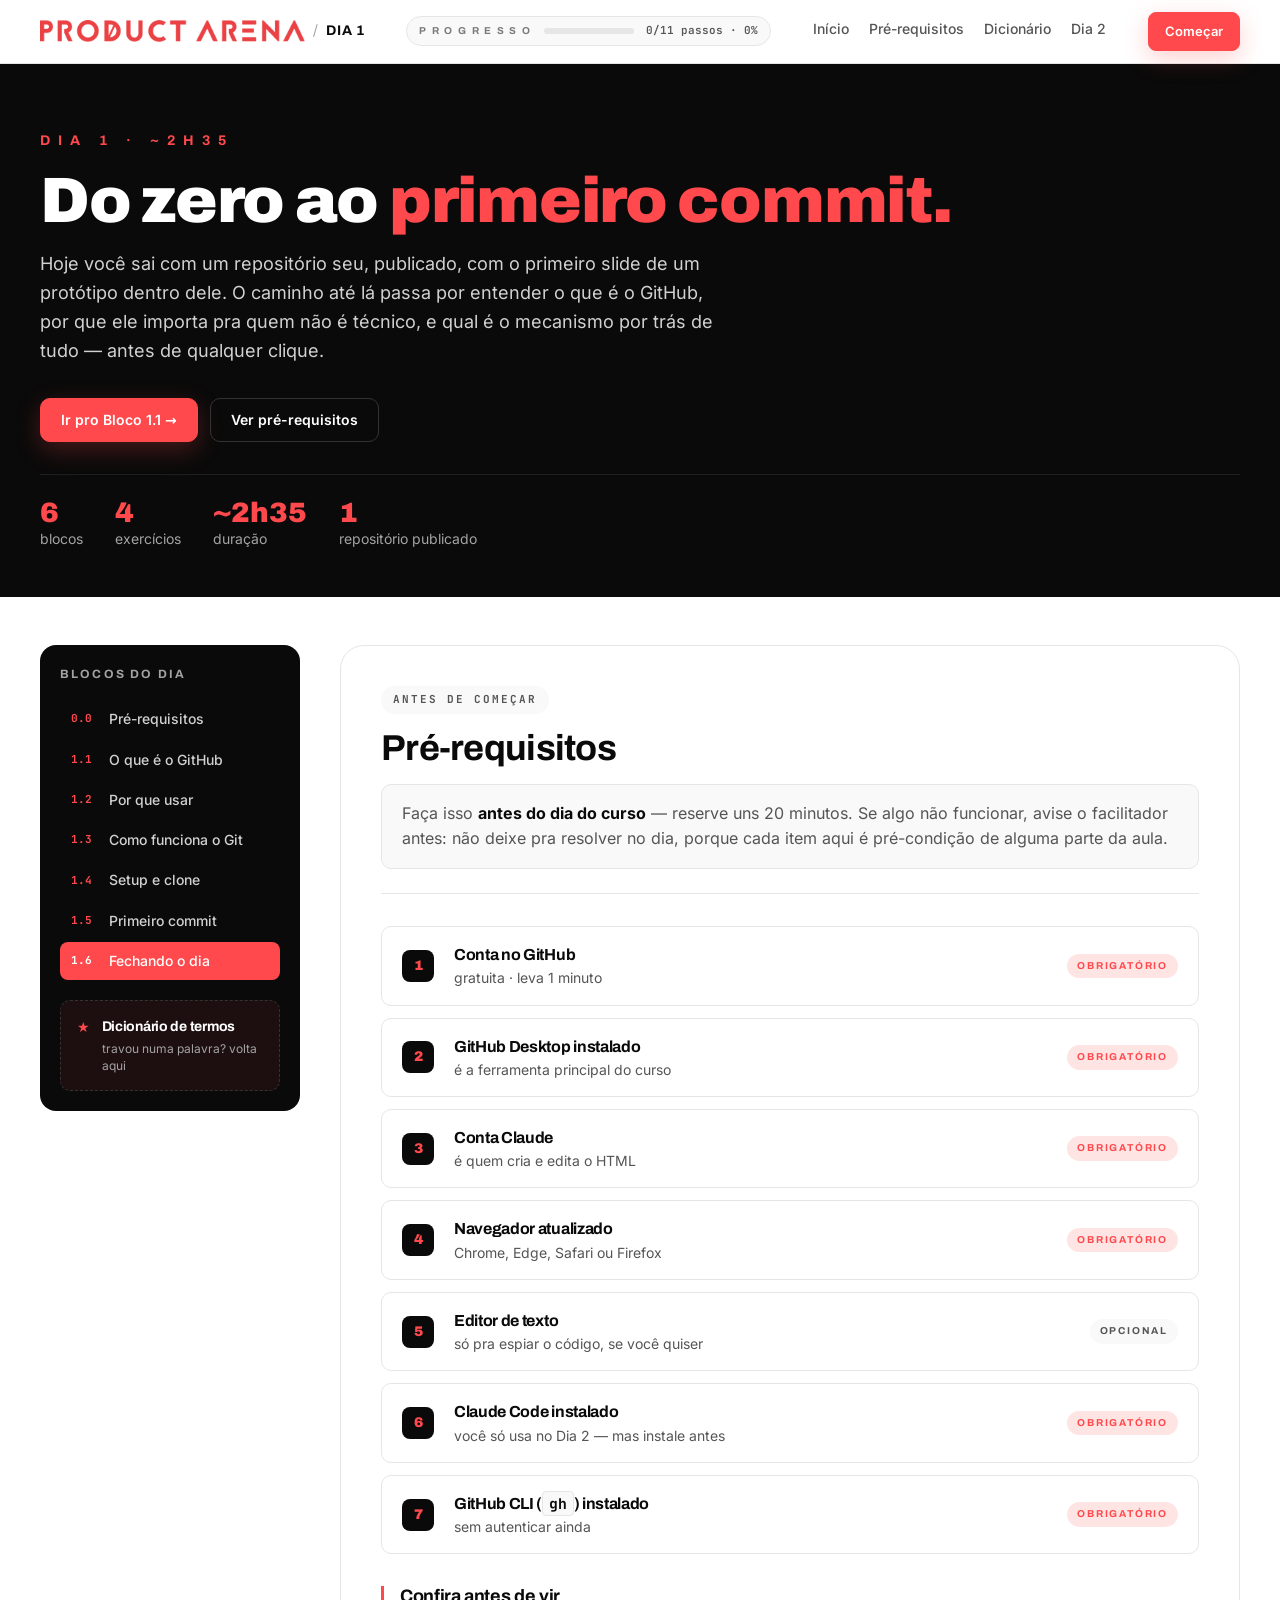
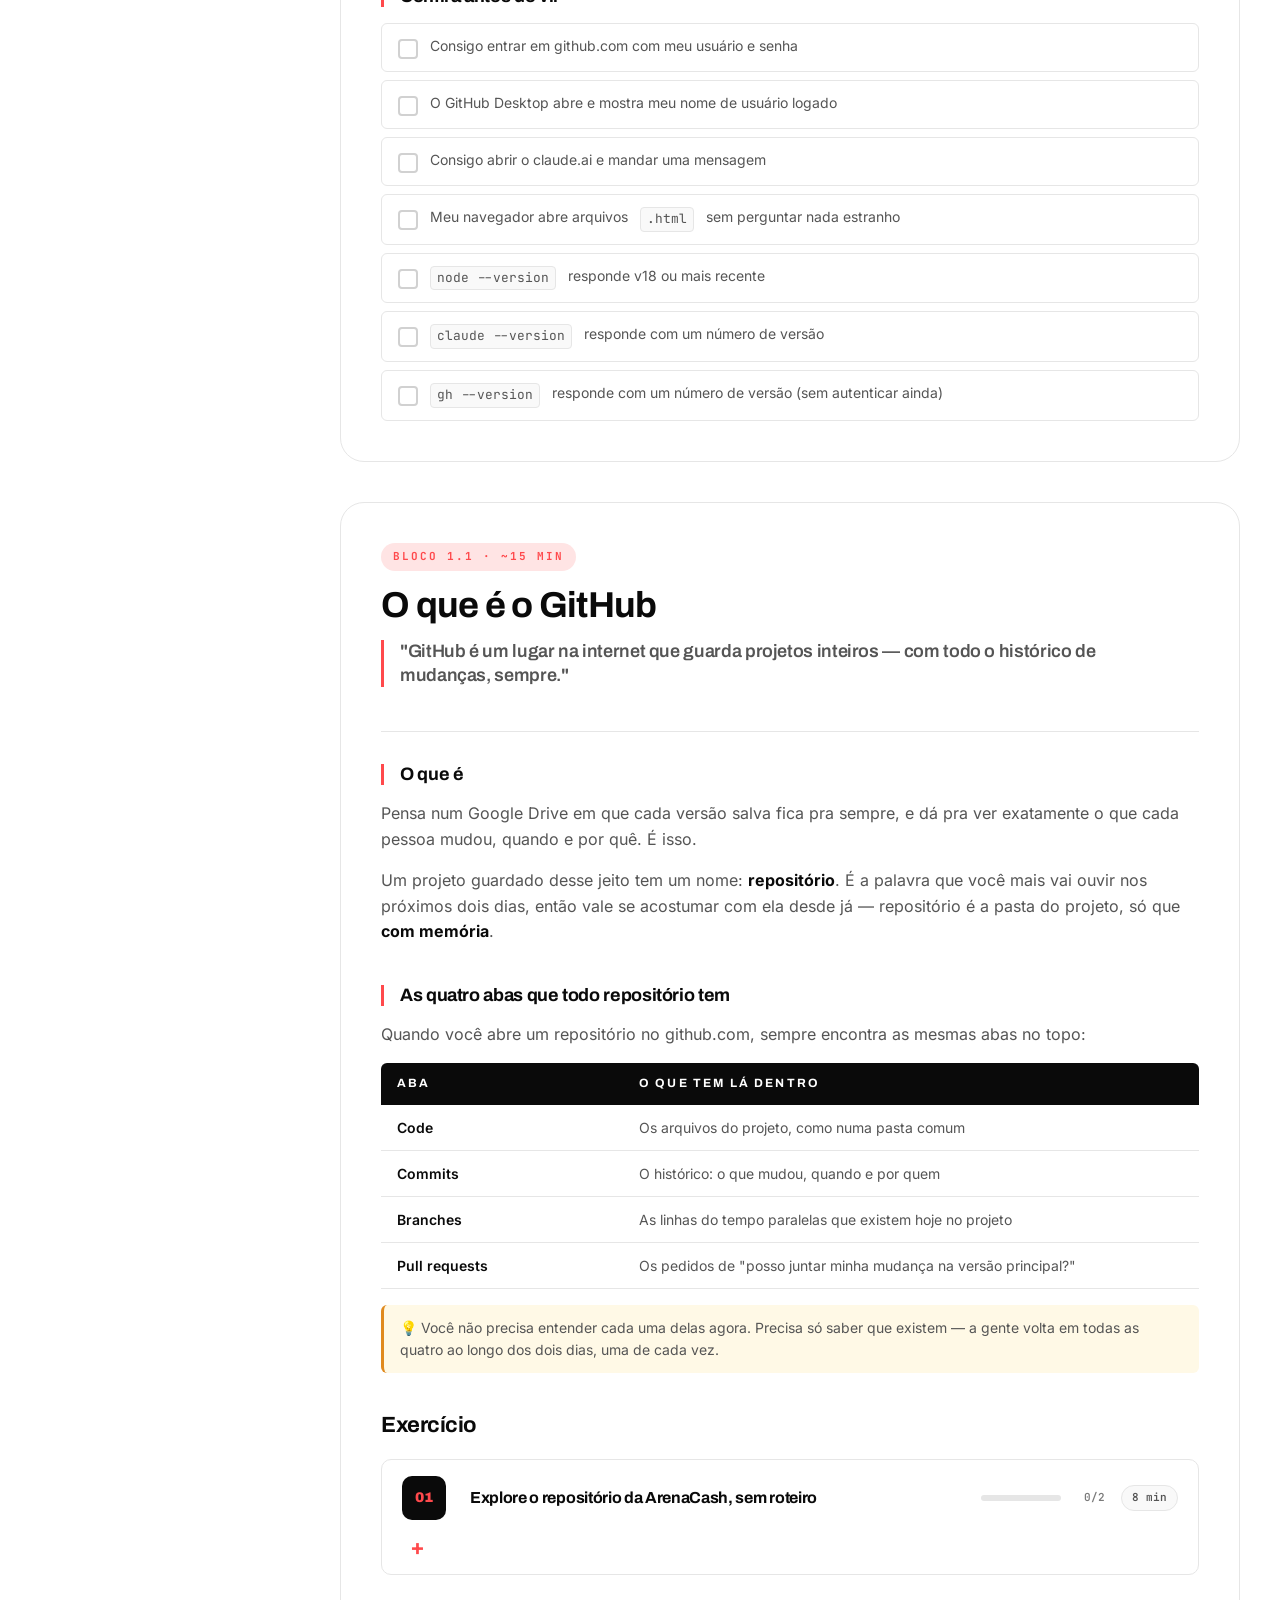
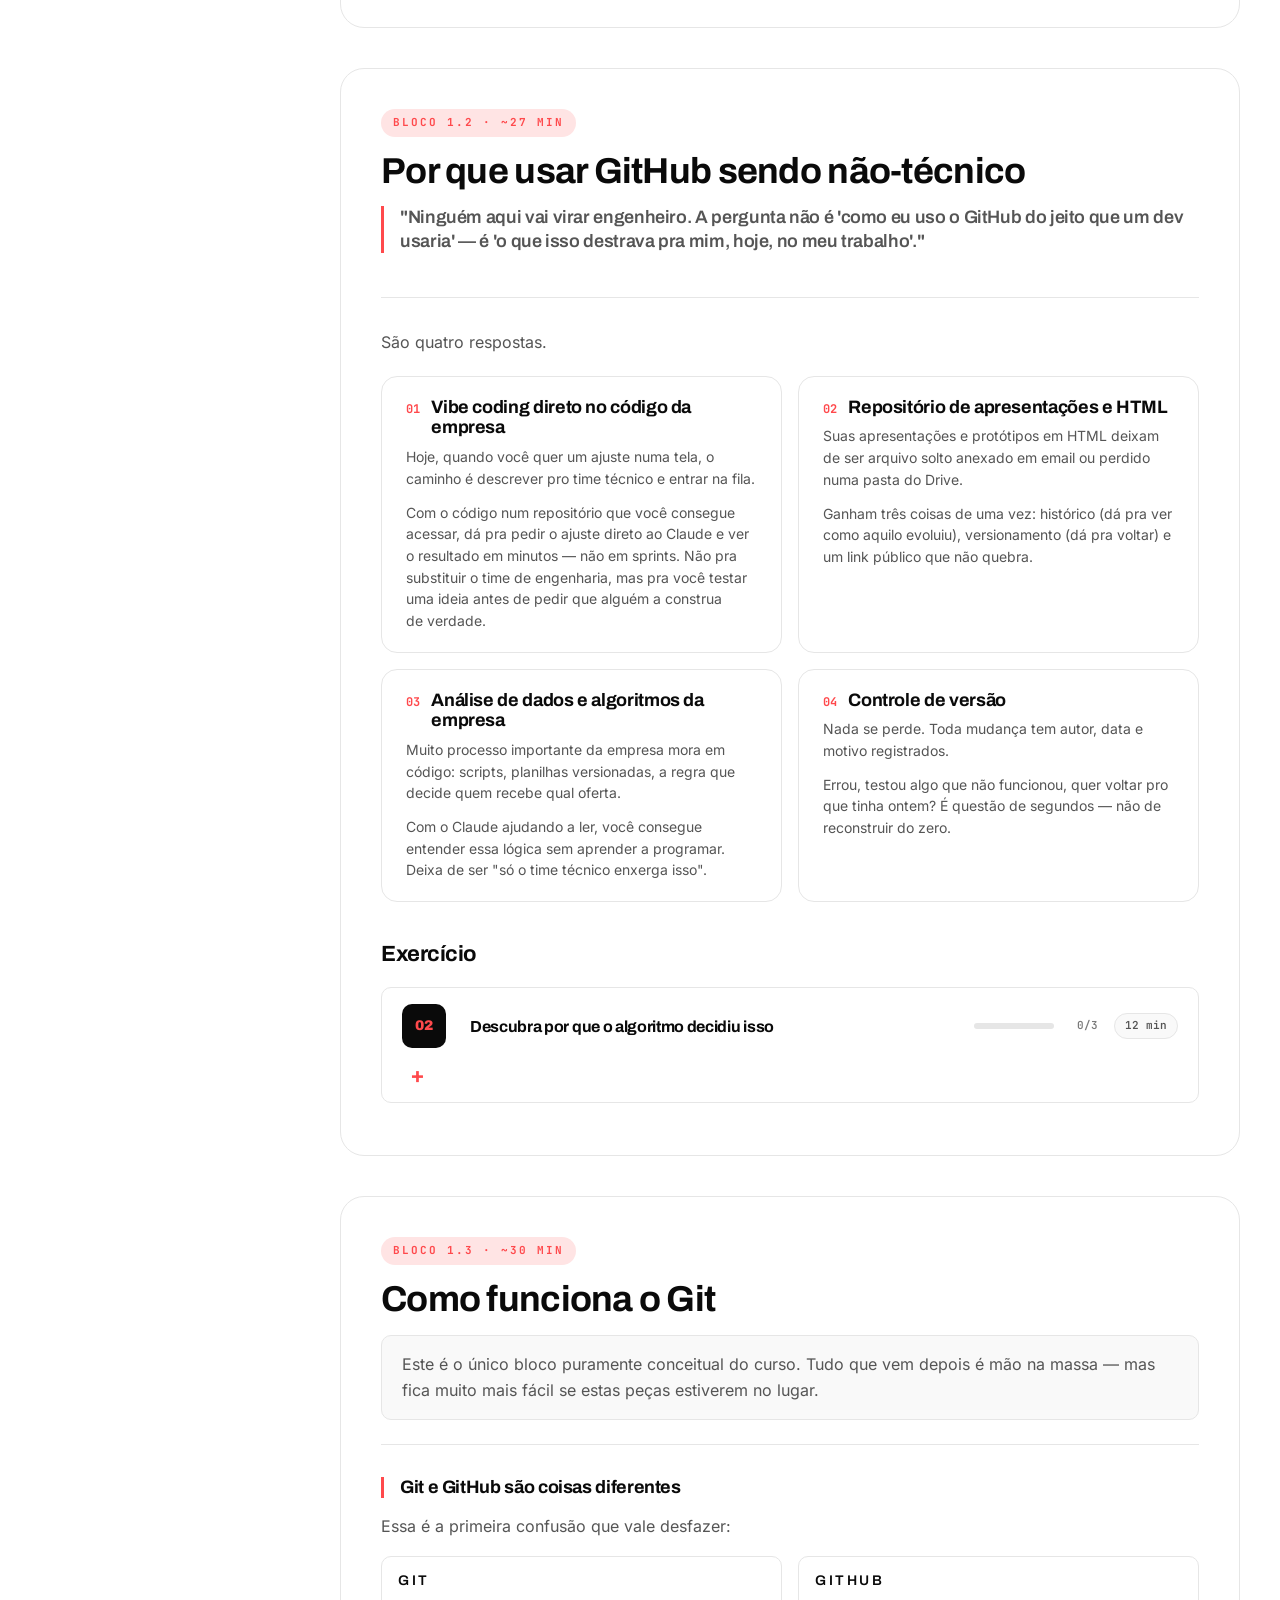
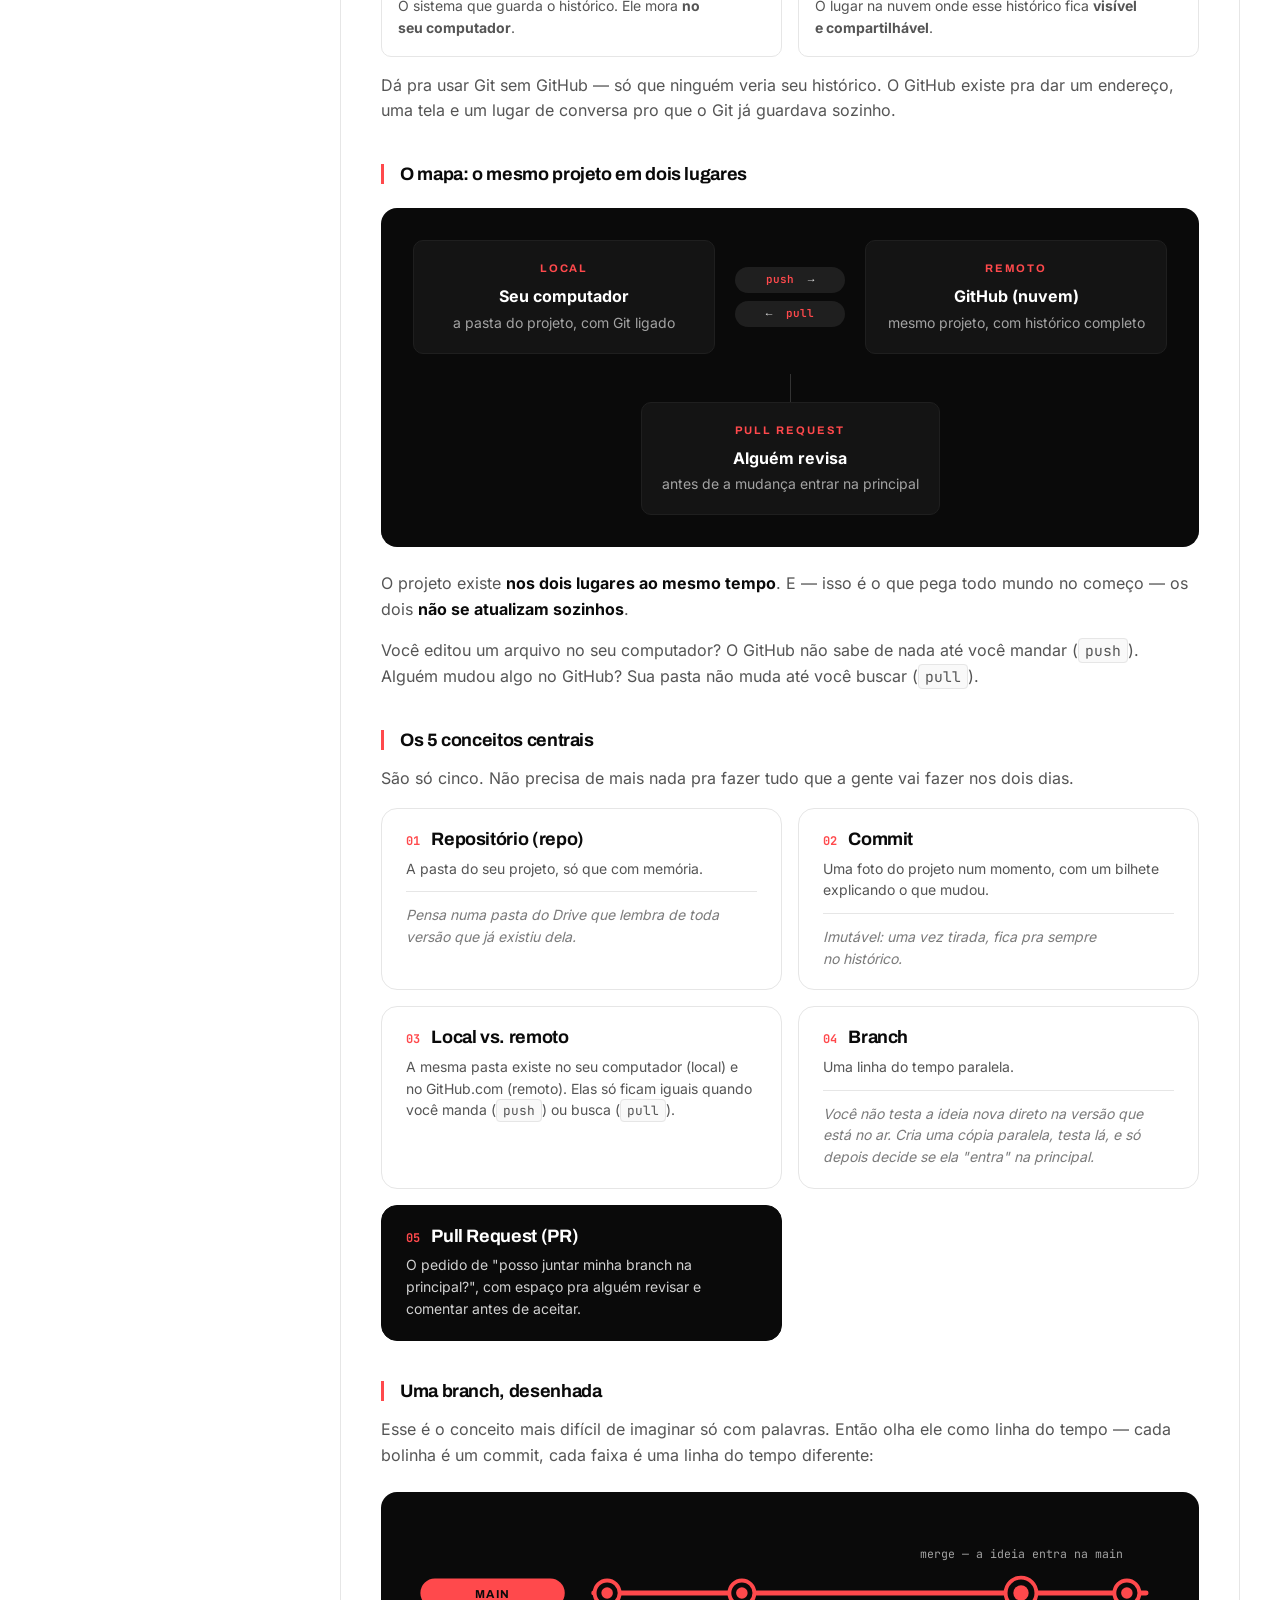
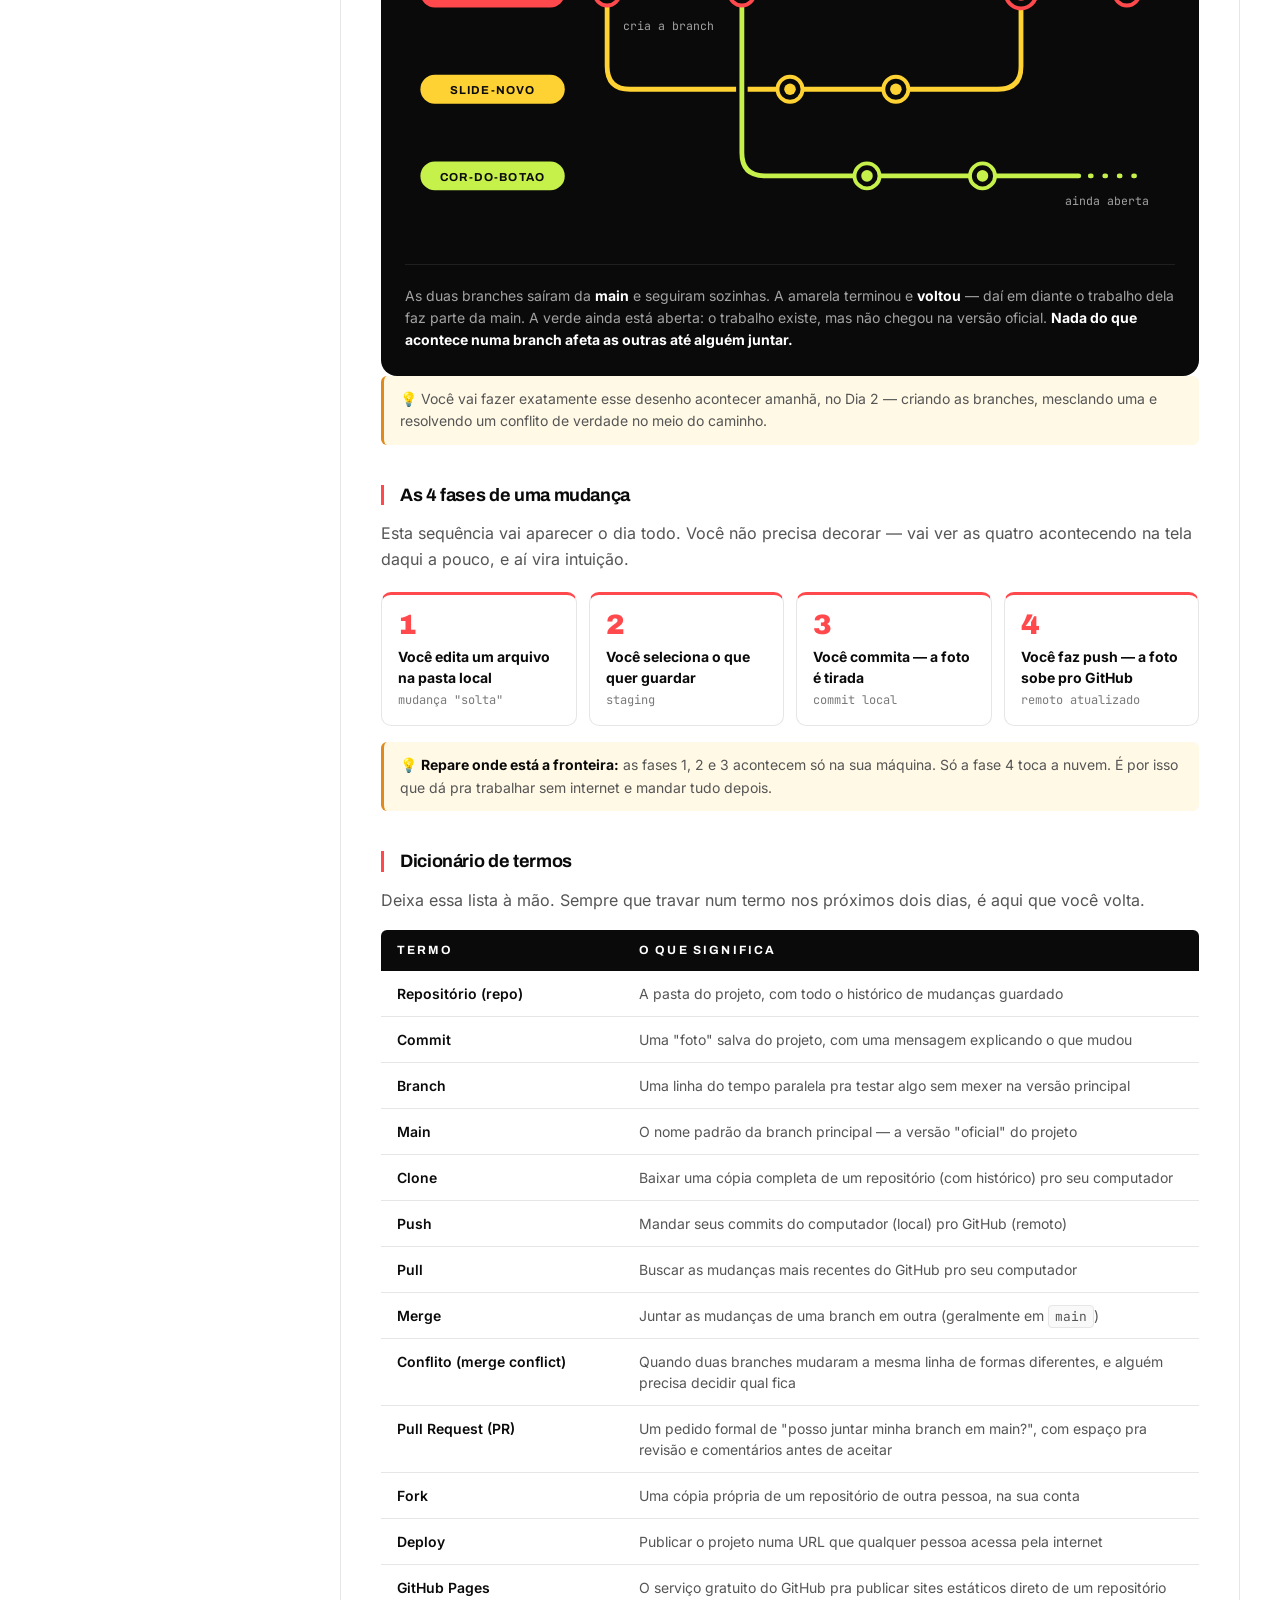
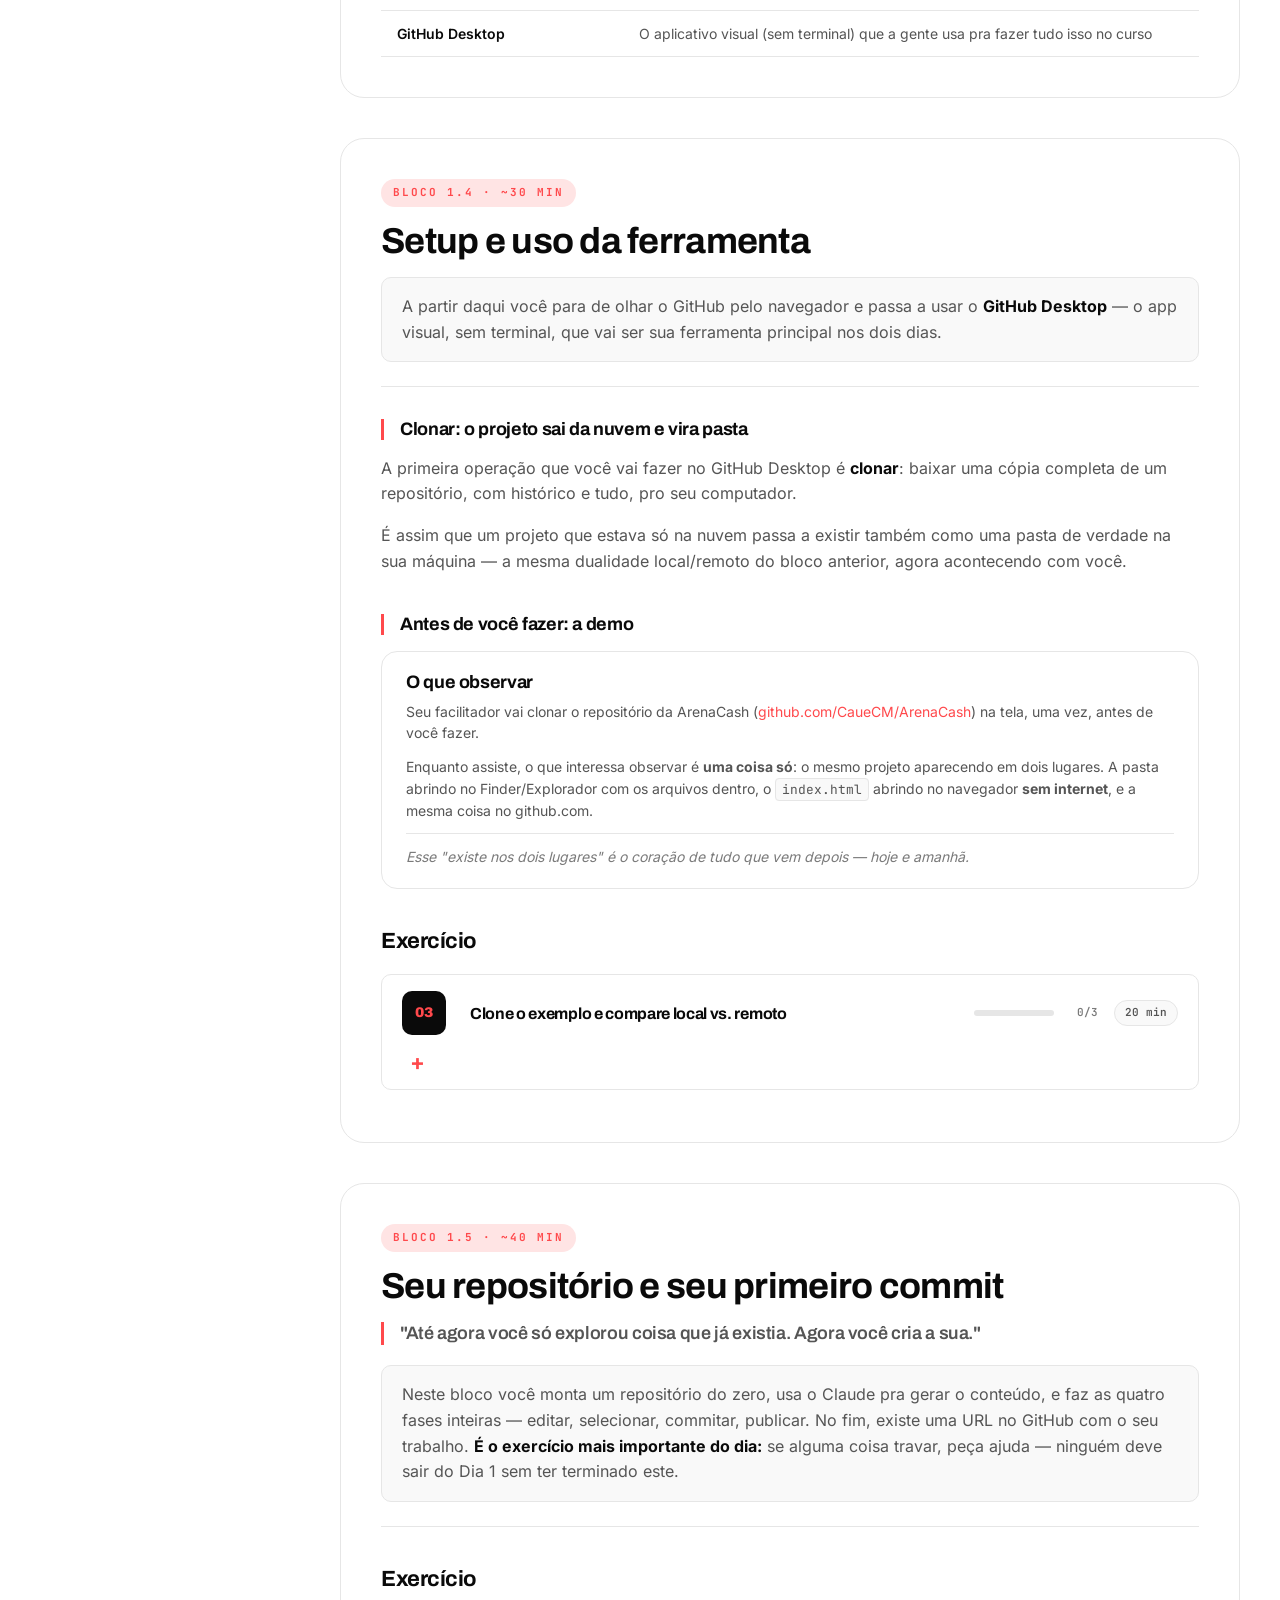
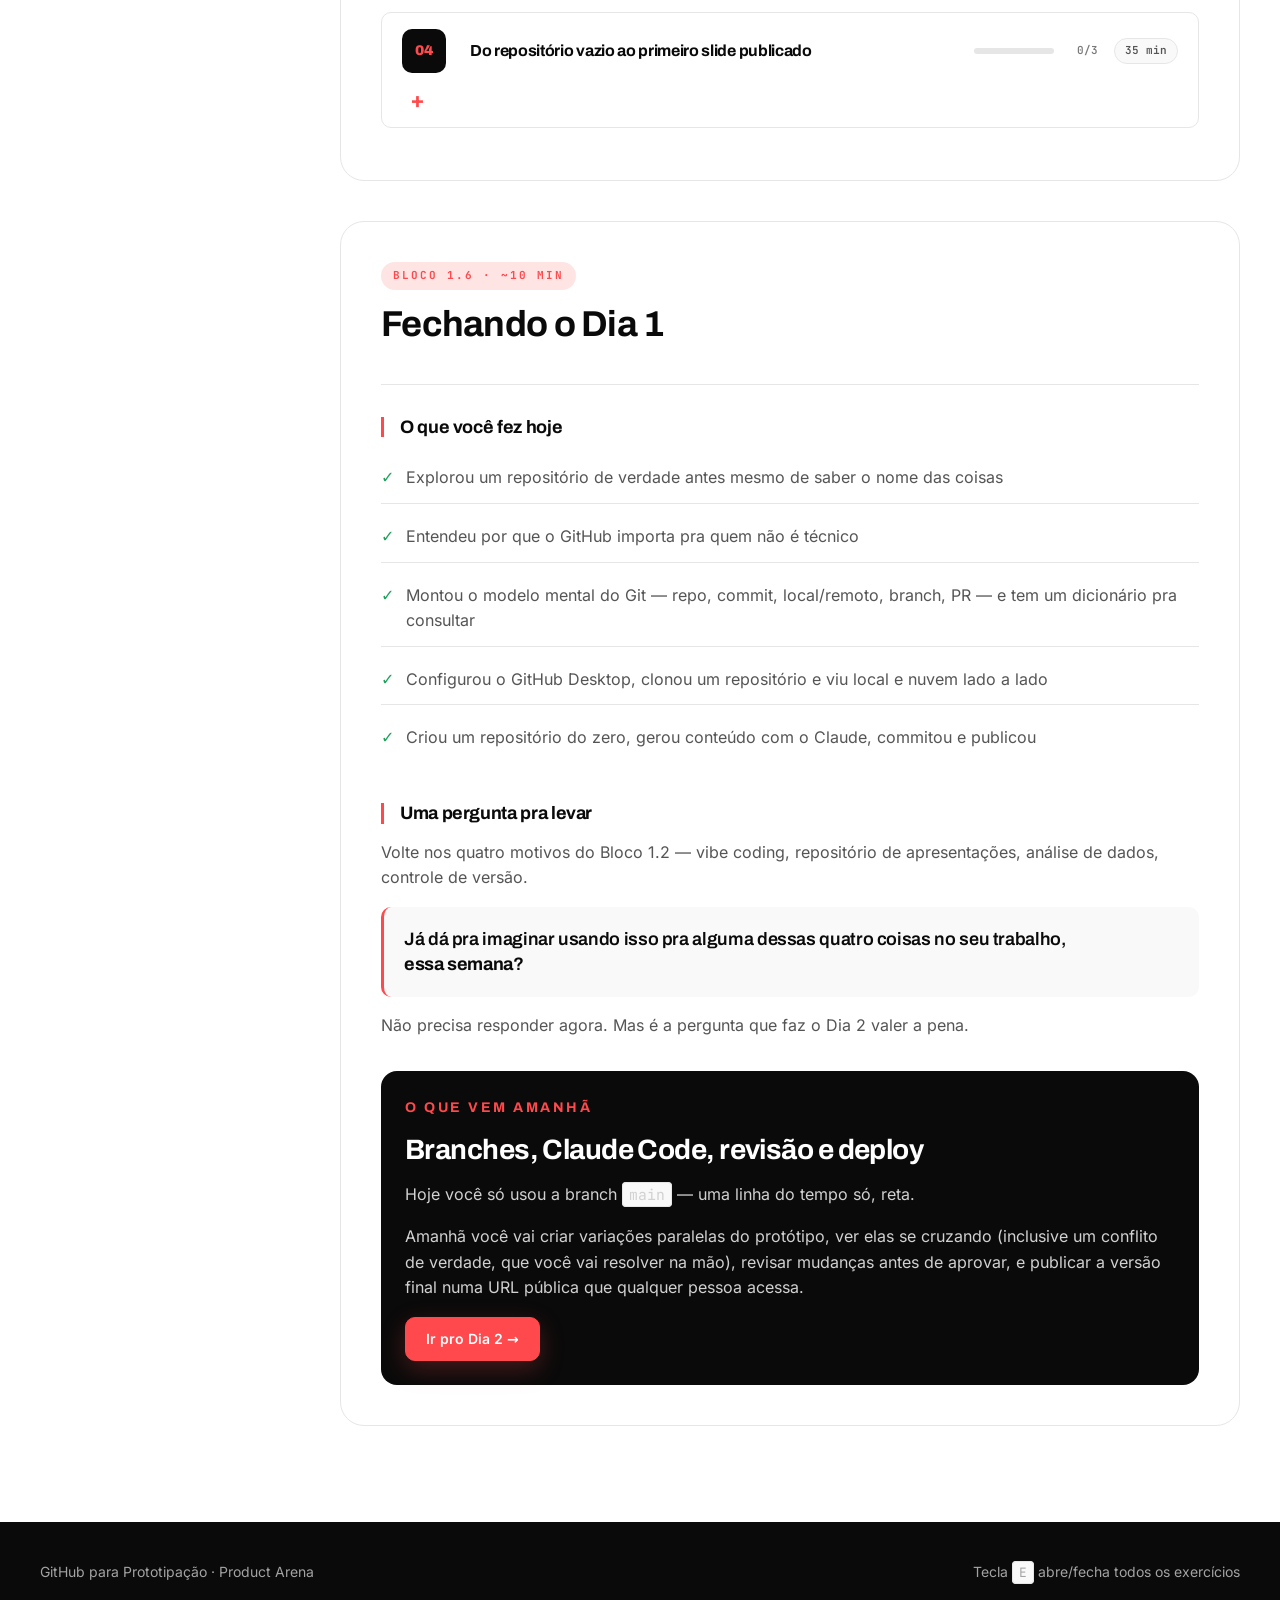
==== site/dia-1.html @ c988fe0a "Atualiza a home com o estado atual do curso A landing tinha ficado atras das paginas em tres pontos:" ====
<!DOCTYPE html>
<html lang="pt-BR">
<head>
<meta charset="utf-8"/>
<meta content="width=device-width, initial-scale=1.0" name="viewport"/>
<title>Dia 1 — Do zero ao primeiro commit | GitHub para Prototipação</title>
<meta name="description" content="Dia 1 do curso GitHub para Prototipação: do 'o que é o GitHub' até o seu primeiro commit publicado."/>
<link href="colors_and_type.css" rel="stylesheet"/>
<link href="styles.css" rel="stylesheet"/>
</head>
<body>

<header class="topbar">
  <div class="topbar-inner">
    <a class="brand" href="index.html">
      <img src="assets/logo-red.png" alt="Product Arena"/>
      <span class="brand-sep">/</span>
      <span class="brand-word">dia 1</span>
    </a>
    <nav class="top-nav">
      <a href="index.html">Início</a>
      <a href="#pre-requisitos">Pré-requisitos</a>
      <a href="#dicionario">Dicionário</a>
      <a href="dia-2.html">Dia 2</a>
    </nav>
    <a class="btn btn--primary btn--sm" href="#bloco-1-1">Começar</a>
  </div>
</header>

<main id="top">

<!-- HERO DO DIA -->
<section class="day-hero">
  <div class="container">
    <span class="pa-eyebrow pa-eyebrow--red">D I A &nbsp; 1 &nbsp; · &nbsp; ~ 2 h 3 5</span>
    <h1>Do zero ao <span class="accent">primeiro commit.</span></h1>
    <p class="day-hero-sub">
      Hoje você sai com um repositório seu, publicado, com o primeiro slide de um protótipo dentro dele.
      O caminho até lá passa por entender o que é o GitHub, por que ele importa pra quem não é técnico,
      e qual é o mecanismo por trás de tudo — antes de qualquer clique.
    </p>
    <div class="day-nav-links">
      <a class="btn btn--primary" href="#bloco-1-1">Ir pro Bloco 1.1 →</a>
      <a class="btn btn--ghost" href="#pre-requisitos">Ver pré-requisitos</a>
    </div>
    <div class="day-hero-meta">
      <div><span class="num">6</span><span class="label">blocos</span></div>
      <div><span class="num">4</span><span class="label">exercícios</span></div>
      <div><span class="num">~2h35</span><span class="label">duração</span></div>
      <div><span class="num">1</span><span class="label">repositório publicado</span></div>
    </div>
  </div>
</section>

<div class="day-layout">

  <!-- SIDEBAR -->
  <aside class="side-nav">
    <p class="side-label">Blocos do dia</p>
    <ul class="side-list">
      <li><a href="#pre-requisitos"><span class="num">0.0</span> Pré-requisitos</a></li>
      <li><a href="#bloco-1-1"><span class="num">1.1</span> O que é o GitHub</a></li>
      <li><a href="#bloco-1-2"><span class="num">1.2</span> Por que usar</a></li>
      <li><a href="#bloco-1-3"><span class="num">1.3</span> Como funciona o Git</a></li>
      <li><a href="#bloco-1-4"><span class="num">1.4</span> Setup e clone</a></li>
      <li><a href="#bloco-1-5"><span class="num">1.5</span> Primeiro commit</a></li>
      <li><a href="#bloco-1-6"><span class="num">1.6</span> Fechando o dia</a></li>
    </ul>

    <a class="side-pinned" href="#dicionario">
      <span class="side-pinned-icon" aria-hidden="true">★</span>
      <span>
        <strong>Dicionário de termos</strong>
        <span>travou numa palavra? volta aqui</span>
      </span>
    </a>
  </aside>

  <!-- BLOCOS -->
  <div class="blocks">

    <!-- ============================================================
         PRÉ-REQUISITOS
         ============================================================ -->
    <section class="block" id="pre-requisitos">
      <div class="block-head">
        <span class="block-pill gray">Antes de começar</span>
        <h2>Pré-requisitos</h2>
        <p class="block-obj">Faça isso <strong>antes do dia do curso</strong> — reserve uns 20 minutos. Se algo
        não funcionar, avise o facilitador antes: não deixe pra resolver no dia, porque cada item aqui é
        pré-condição de alguma parte da aula.</p>
      </div>

      <div class="prereq-list">

        <details class="setup-step">
          <summary>
            <span class="step-num">1</span>
            <div class="step-title">
              <strong>Conta no GitHub</strong>
              <span>gratuita · leva 1 minuto</span>
            </div>
            <span class="step-status required">Obrigatório</span>
          </summary>
          <div class="step-body">
            <p>Crie uma conta gratuita em <a href="https://github.com/signup" rel="noopener" target="_blank">github.com/signup</a>.
            Guarde seu usuário e senha — você vai usar nos dois dias.</p>
          </div>
        </details>

        <details class="setup-step">
          <summary>
            <span class="step-num">2</span>
            <div class="step-title">
              <strong>GitHub Desktop instalado</strong>
              <span>é a ferramenta principal do curso</span>
            </div>
            <span class="step-status required">Obrigatório</span>
          </summary>
          <div class="step-body">
            <p>É o app visual que você vai usar pra todas as ações de Git. Sem terminal, sem comando decorado.</p>
            <ol>
              <li>Baixe em <a href="https://desktop.github.com" rel="noopener" target="_blank">desktop.github.com</a> (Mac e Windows)</li>
              <li>Instale normalmente</li>
              <li>Abra o app e faça login com a conta do passo 1 (<strong>File → Options/Preferences → Accounts → Sign in</strong>)</li>
              <li>Confirme: seu nome de usuário deve aparecer no canto da tela</li>
            </ol>
          </div>
        </details>

        <details class="setup-step">
          <summary>
            <span class="step-num">3</span>
            <div class="step-title">
              <strong>Conta Claude</strong>
              <span>é quem cria e edita o HTML</span>
            </div>
            <span class="step-status required">Obrigatório</span>
          </summary>
          <div class="step-body">
            <p>Você vai usar o <strong>Claude.ai</strong> (o chat normal, gratuito ou pago) pra pedir a criação e a
            edição dos slides em HTML. Não precisa de plano pago pra este curso — o gratuito atende. Se você já
            tiver Pro ou Max, melhor: evita esbarrar em limite de mensagens no meio de um exercício.</p>
            <p>Se não tem conta: <a href="https://claude.ai" rel="noopener" target="_blank">claude.ai</a>.</p>
          </div>
        </details>

        <details class="setup-step">
          <summary>
            <span class="step-num">4</span>
            <div class="step-title">
              <strong>Navegador atualizado</strong>
              <span>Chrome, Edge, Safari ou Firefox</span>
            </div>
            <span class="step-status required">Obrigatório</span>
          </summary>
          <div class="step-body">
            <p>Qualquer um recente serve. Você vai usar pra abrir arquivos HTML direto do seu computador, navegar
            no GitHub.com e ver o protótipo publicado.</p>
          </div>
        </details>

        <details class="setup-step">
          <summary>
            <span class="step-num">5</span>
            <div class="step-title">
              <strong>Editor de texto</strong>
              <span>só pra espiar o código, se você quiser</span>
            </div>
            <span class="step-status optional">Opcional</span>
          </summary>
          <div class="step-body">
            <p>Não é obrigatório. Mas se você quiser <strong>abrir e olhar</strong> o código HTML sem editar na
            mão, um editor como <a href="https://code.visualstudio.com" rel="noopener" target="_blank">VS Code</a>
            ajuda a visualizar. Você não vai escrever código nele — no máximo espiar.</p>
          </div>
        </details>

        <details class="setup-step">
          <summary>
            <span class="step-num">6</span>
            <div class="step-title">
              <strong>Claude Code instalado</strong>
              <span>você só usa no Dia 2 — mas instale antes</span>
            </div>
            <span class="step-status required">Obrigatório</span>
          </summary>
          <div class="step-body">
            <p>Claude Code é a versão do Claude que roda no terminal e consegue agir direto nos seus arquivos e no
            Git. Você não vai usar até o Bloco 2.3, mas precisa estar instalado antes — instalar ao vivo consome
            tempo de aula.</p>

            <p><strong>6a. Node.js (versão 18 ou mais recente)</strong> — é o motor que roda o Claude Code.</p>
            <ol>
              <li>Abra o Terminal (Mac: <code>Cmd + Espaço</code> → "Terminal") ou o PowerShell (Windows: tecla Windows → "PowerShell")</li>
              <li>Digite <code>node --version</code> e pressione Enter</li>
              <li>Se aparecer <code>v18</code> ou mais recente, siga pro 6b. Se não aparecer nada, baixe a versão
              <strong>LTS</strong> em <a href="https://nodejs.org/en/download" rel="noopener" target="_blank">nodejs.org/en/download</a>
              e instale com as opções padrão</li>
            </ol>

            <p><strong>6b. Claude Code</strong> — com o Node instalado, no mesmo terminal:</p>
            <pre class="code-block">npm install -g @anthropic-ai/claude-code</pre>
            <p>Confirme com <code>claude --version</code>. Se aparecer um número de versão, está instalado.</p>
          </div>
        </details>

        <details class="setup-step">
          <summary>
            <span class="step-num">7</span>
            <div class="step-title">
              <strong>GitHub CLI (<code>gh</code>) instalado</strong>
              <span>sem autenticar ainda</span>
            </div>
            <span class="step-status required">Obrigatório</span>
          </summary>
          <div class="step-body">
            <p>O Claude Code usa a CLI do GitHub pra agir na sua conta — clonar, commitar, abrir PR — sem você
            precisar abrir o navegador o tempo todo.</p>
            <ol>
              <li>Instale seguindo <a href="https://cli.github.com" rel="noopener" target="_blank">cli.github.com</a>
              (Mac: <code>brew install gh</code>; Windows: instalador do site)</li>
              <li>Confirme com <code>gh --version</code></li>
            </ol>
            <p class="tip">⚠️ <strong>Não rode <code>gh auth login</code> ainda.</strong> A autenticação acontece
            ao vivo, no Bloco 2.3 — é um dos momentos mais importantes do curso e faz mais sentido guiada.</p>
          </div>
        </details>

      </div>

      <h3 class="concept-sub">Confira antes de vir</h3>
      <ul class="check-list">
        <li>Consigo entrar em github.com com meu usuário e senha</li>
        <li>O GitHub Desktop abre e mostra meu nome de usuário logado</li>
        <li>Consigo abrir o claude.ai e mandar uma mensagem</li>
        <li>Meu navegador abre arquivos <code>.html</code> sem perguntar nada estranho</li>
        <li><code>node --version</code> responde v18 ou mais recente</li>
        <li><code>claude --version</code> responde com um número de versão</li>
        <li><code>gh --version</code> responde com um número de versão (sem autenticar ainda)</li>
      </ul>
    </section>

    <!-- ============================================================
         BLOCO 1.1
         ============================================================ -->
    <section class="block" id="bloco-1-1">
      <div class="block-head">
        <span class="block-pill">Bloco 1.1 · ~15 min</span>
        <h2>O que é o GitHub</h2>
        <p class="block-quote">"GitHub é um lugar na internet que guarda projetos inteiros — com todo o histórico
        de mudanças, sempre."</p>
      </div>

      <div class="concept">
        <h3 class="concept-sub">O que é</h3>
        <p>Pensa num Google Drive em que cada versão salva fica pra sempre, e dá pra ver exatamente o que cada
        pessoa mudou, quando e por quê. É isso.</p>
        <p>Um projeto guardado desse jeito tem um nome: <strong>repositório</strong>. É a palavra que você mais
        vai ouvir nos próximos dois dias, então vale se acostumar com ela desde já — repositório é a pasta do
        projeto, só que <strong>com memória</strong>.</p>
      </div>

      <div class="concept">
        <h3 class="concept-sub">As quatro abas que todo repositório tem</h3>
        <p>Quando você abre um repositório no github.com, sempre encontra as mesmas abas no topo:</p>

        <table class="dict-table">
          <thead>
            <tr><th>Aba</th><th>O que tem lá dentro</th></tr>
          </thead>
          <tbody>
            <tr><td>Code</td><td>Os arquivos do projeto, como numa pasta comum</td></tr>
            <tr><td>Commits</td><td>O histórico: o que mudou, quando e por quem</td></tr>
            <tr><td>Branches</td><td>As linhas do tempo paralelas que existem hoje no projeto</td></tr>
            <tr><td>Pull requests</td><td>Os pedidos de "posso juntar minha mudança na versão principal?"</td></tr>
          </tbody>
        </table>

        <p class="tip" style="margin-top: var(--s-4);">💡 Você não precisa entender cada uma delas agora. Precisa
        só saber que existem — a gente volta em todas as quatro ao longo dos dois dias, uma de cada vez.</p>
      </div>

      <div class="exercises">
        <h3>Exercício</h3>

        <details class="exercise">
          <summary>
            <span class="ex-num">01</span>
            <span class="ex-title">Explore o repositório da ArenaCash, sem roteiro</span>
            <span class="ex-time">8 min</span>
          </summary>
          <div class="ex-body">
            <p class="ex-intro">Este é o repositório da ArenaCash — a fintech fictícia que serve de cenário pros
            exercícios. É um repositório com história de verdade: vários commits, duas branches abertas e
            Pull Requests.</p>

            <div class="link-cards">
              <a class="link-card" href="https://github.com/CaueCM/ArenaCash" rel="noopener" target="_blank">
                <span class="link-card-label">O repositório</span>
                <span class="link-card-url">github.com/CaueCM/ArenaCash</span>
                <span class="link-card-desc">O código, o histórico, as branches e os Pull Requests</span>
              </a>
              <a class="link-card" href="https://cauecm.github.io/ArenaCash/" rel="noopener" target="_blank">
                <span class="link-card-label">O site no ar</span>
                <span class="link-card-url">cauecm.github.io/ArenaCash</span>
                <span class="link-card-desc">O mesmo código publicado, funcionando na internet</span>
              </a>
            </div>

            <p>Abra os dois em abas separadas. Um é o código; o outro é o mesmo código publicado. No fim do
            Dia 1 você vai ter esse mesmo par — repositório e página no ar — com o seu nome.</p>

            <p class="ex-entrega"><strong>Não tem entregável neste exercício.</strong> O objetivo é você criar
            familiaridade antes da gente nomear as peças. Não tem resposta certa e não tem como errar.</p>

            <div class="step-block">
              <div class="step-block-head">
                <span class="step-block-num">Passo 1</span>
                <span class="step-block-time">5 min</span>
                <h4 class="step-block-title">Navegue sozinho</h4>
              </div>
              <div class="step-block-body">
                <p>Passe cinco minutos só explorando o repositório, sem explicação nenhuma. Clique em tudo que
                parecer clicável: entre nas abas, abra um arquivo, clique num commit.</p>
                <p>Enquanto navega, vá anotando — mentalmente ou num papel — duas coisas:</p>
                <ul>
                  <li>o que você <strong>reconheceu</strong> (algo que lembra o Drive, o Notion, qualquer outra
                  ferramenta que você já usa)</li>
                  <li>o que ficou <strong>estranho</strong> (uma palavra que você nunca viu, uma tela que não fez
                  sentido)</li>
                </ul>
              </div>
            </div>

            <div class="step-block">
              <div class="step-block-head">
                <span class="step-block-num">Passo 2</span>
                <span class="step-block-time">3 min</span>
                <h4 class="step-block-title">Compare impressões com a turma</h4>
              </div>
              <div class="step-block-body">
                <p>Agora em grupo. Traga o que você anotou: o que pareceu familiar, o que pareceu esquisito.</p>
                <p>É esperado que muita coisa ainda não faça sentido — você está vendo isso pela primeira vez, e
                ninguém te explicou nada de propósito. <strong>As dúvidas que aparecerem aqui são exatamente o que
                os dois próximos blocos vão responder.</strong></p>
              </div>
            </div>

            <div class="ex-closing">
              <span class="pa-eyebrow">O que fixar</span>
              <p>O repositório que você acabou de espiar é o mesmo tipo de estrutura que <strong>você</strong> vai
              criar do zero daqui a pouco, no Bloco 1.5.</p>
            </div>
          </div>
        </details>
      </div>
    </section>

    <!-- ============================================================
         BLOCO 1.2
         ============================================================ -->
    <section class="block" id="bloco-1-2">
      <div class="block-head">
        <span class="block-pill">Bloco 1.2 · ~27 min</span>
        <h2>Por que usar GitHub sendo não-técnico</h2>
        <p class="block-quote">"Ninguém aqui vai virar engenheiro. A pergunta não é 'como eu uso o GitHub do jeito
        que um dev usaria' — é 'o que isso destrava pra mim, hoje, no meu trabalho'."</p>
      </div>

      <div class="concept">
        <p>São quatro respostas.</p>
        <div class="grid-2" style="margin-top: var(--s-5);">
          <div class="concept-card">
            <h4><span class="n">01</span> Vibe coding direto no código da empresa</h4>
            <p>Hoje, quando você quer um ajuste numa tela, o caminho é descrever pro time técnico e entrar na fila.</p>
            <p>Com o código num repositório que você consegue acessar, dá pra pedir o ajuste direto ao Claude e ver
            o resultado em minutos — não em sprints. Não pra substituir o time de engenharia, mas pra você testar
            uma ideia antes de pedir que alguém a construa de verdade.</p>
          </div>
          <div class="concept-card">
            <h4><span class="n">02</span> Repositório de apresentações e HTML</h4>
            <p>Suas apresentações e protótipos em HTML deixam de ser arquivo solto anexado em email ou perdido numa
            pasta do Drive.</p>
            <p>Ganham três coisas de uma vez: histórico (dá pra ver como aquilo evoluiu), versionamento (dá pra
            voltar) e um link público que não quebra.</p>
          </div>
          <div class="concept-card">
            <h4><span class="n">03</span> Análise de dados e algoritmos da empresa</h4>
            <p>Muito processo importante da empresa mora em código: scripts, planilhas versionadas, a regra que
            decide quem recebe qual oferta.</p>
            <p>Com o Claude ajudando a ler, você consegue entender essa lógica sem aprender a programar. Deixa de
            ser "só o time técnico enxerga isso".</p>
          </div>
          <div class="concept-card">
            <h4><span class="n">04</span> Controle de versão</h4>
            <p>Nada se perde. Toda mudança tem autor, data e motivo registrados.</p>
            <p>Errou, testou algo que não funcionou, quer voltar pro que tinha ontem? É questão de segundos — não
            de reconstruir do zero.</p>
          </div>
        </div>
      </div>

      <div class="exercises">
        <h3>Exercício</h3>

        <details class="exercise">
          <summary>
            <span class="ex-num">02</span>
            <span class="ex-title">Descubra por que o algoritmo decidiu isso</span>
            <span class="ex-time">12 min</span>
          </summary>
          <div class="ex-body">
            <p class="ex-intro">O motivo <strong>03</strong> ali em cima é o mais abstrato dos quatro. Este
            exercício existe pra ele virar concreto: você vai usar um sistema da ArenaCash, estranhar o
            resultado, e ir atrás da regra que causou aquilo — <strong>sem saber programar</strong>.</p>

            <p class="ex-entrega"><strong>Entregável:</strong> nenhum arquivo. Você sai daqui conseguindo
            explicar, em português, por que o simulador indicou o que indicou.</p>

            <div class="step-block">
              <div class="step-block-head">
                <span class="step-block-num">Passo 1</span>
                <span class="step-block-time">4 min</span>
                <h4 class="step-block-title">Use o simulador e estranhe o resultado</h4>
              </div>
              <div class="step-block-body">
                <p>A ArenaCash tem um simulador que pergunta três coisas — idade, salário e perfil de
                investidor — e indica um produto:</p>

                <div class="link-cards">
                  <a class="link-card" href="https://cauecm.github.io/ArenaCash/simulador.html" rel="noopener" target="_blank">
                    <span class="link-card-label">Abrir o simulador</span>
                    <span class="link-card-url">cauecm.github.io/ArenaCash/<wbr>simulador.html</span>
                    <span class="link-card-desc">Funciona de verdade — a conta acontece no seu navegador</span>
                  </a>
                </div>

                <p>Teste estes três casos, nesta ordem, e anote o produto que aparece em cada um:</p>

                <div class="table-scroll">
                  <table class="dict-table">
                    <thead>
                      <tr><th>Caso</th><th>Idade</th><th>Salário</th><th>Perfil</th></tr>
                    </thead>
                    <tbody>
                      <tr><td>A</td><td>28</td><td>R$ 8.000</td><td>Arrojado</td></tr>
                      <tr><td>B</td><td>25</td><td>R$ 600</td><td>Arrojado</td></tr>
                      <tr><td>C</td><td>55</td><td>R$ 9.000</td><td>Arrojado</td></tr>
                    </tbody>
                  </table>
                </div>

                <p class="tip">💡 Olhe com atenção o <strong>caso B</strong>. A tela diz "pontuação de risco
                calculada: <strong>6 de 6</strong>" — a pontuação máxima — e mesmo assim indica o produto
                mais conservador de todos. Guarde esse estranhamento.</p>
              </div>
            </div>

            <div class="step-block">
              <div class="step-block-head">
                <span class="step-block-num">Passo 2</span>
                <span class="step-block-time">5 min</span>
                <h4 class="step-block-title">Vá até o código que tomou essa decisão</h4>
              </div>
              <div class="step-block-body">
                <p>Aqui está o pulo do gato: <strong>o código está aberto</strong>. Ele mora no mesmo
                repositório que você explorou no bloco anterior.</p>
                <ol>
                  <li>Abra o repositório da ArenaCash no GitHub</li>
                  <li>Na aba <strong>Code</strong>, procure o arquivo <code>simulador.js</code> na lista</li>
                  <li>Clique nele — o GitHub mostra o conteúdo direto no navegador, sem baixar nada</li>
                </ol>

                <div class="link-cards">
                  <a class="link-card" href="https://github.com/CaueCM/ArenaCash/blob/main/simulador.js" rel="noopener" target="_blank">
                    <span class="link-card-label">Atalho, se precisar</span>
                    <span class="link-card-url">github.com/CaueCM/ArenaCash/blob/main/simulador.js</span>
                    <span class="link-card-desc">O arquivo já aberto — mas tente achar navegando primeiro</span>
                  </a>
                </div>

                <p class="tip">💡 <strong>Não tente entender tudo.</strong> O arquivo está dividido em cinco
                partes numeradas, com títulos em português. Vá direto na parte <strong>3, "A decisão"</strong>,
                e leia só os comentários — os blocos de texto que começam com <code>//</code>.</p>
              </div>
            </div>

            <div class="step-block">
              <div class="step-block-head">
                <span class="step-block-num">Passo 3</span>
                <span class="step-block-time">3 min</span>
                <h4 class="step-block-title">Responda as três perguntas</h4>
              </div>
              <div class="step-block-body">
                <p>Com o arquivo aberto, tente responder — em português, sem termo técnico:</p>
                <ol>
                  <li>Por que o <strong>caso B</strong> recebeu o produto mais conservador, mesmo com
                  pontuação máxima? <em>(dica: procure a regra que o próprio código diz que "vem primeiro
                  de propósito")</em></li>
                  <li>No <strong>caso C</strong>, uma pessoa de 55 anos e perfil arrojado recebe o mesmo
                  produto que alguém de 35 anos e perfil moderado. O que no código faz isso acontecer?</li>
                  <li>Você <strong>concorda</strong> com essas duas regras? Se o produto fosse seu, mudaria
                  alguma?</li>
                </ol>
                <p class="tip">💡 A pergunta 3 é a mais importante. Ler o código não é o objetivo — o
                objetivo é <strong>conseguir opinar sobre uma decisão de produto</strong> que antes estava
                trancada num arquivo que só o time técnico abria.</p>
              </div>
            </div>

            <div class="ex-closing">
              <span class="pa-eyebrow">O que fixar</span>
              <p>Você acabou de fazer, na unha, o motivo <strong>03</strong>: entendeu a lógica por trás de
              um produto sem escrever uma linha de código, só lendo o que estava aberto no GitHub.</p>
              <p>Foi trabalhoso, e é pra ser mesmo. <strong>No Dia 2</strong>, com o Claude Code conectado à
              sua conta, você vai poder pedir <em>"explica em português o que esse arquivo faz e quais regras
              podem gerar resultado estranho"</em> — e receber em segundos o que você acabou de garimpar em
              12 minutos. A diferença é que aí você <strong>sabe conferir se a resposta está certa</strong>.</p>
            </div>
          </div>
        </details>
      </div>
    </section>

    <!-- ============================================================
         BLOCO 1.3
         ============================================================ -->
    <section class="block" id="bloco-1-3">
      <div class="block-head">
        <span class="block-pill">Bloco 1.3 · ~30 min</span>
        <h2>Como funciona o Git</h2>
        <p class="block-obj">Este é o único bloco puramente conceitual do curso. Tudo que vem depois é mão na
        massa — mas fica muito mais fácil se estas peças estiverem no lugar.</p>
      </div>

      <div class="concept">
        <h3 class="concept-sub">Git e GitHub são coisas diferentes</h3>
        <p>Essa é a primeira confusão que vale desfazer:</p>
        <div class="two-col">
          <div class="pill-card">
            <h4>Git</h4>
            <p>O sistema que guarda o histórico. Ele mora <strong>no seu computador</strong>.</p>
          </div>
          <div class="pill-card">
            <h4>GitHub</h4>
            <p>O lugar na nuvem onde esse histórico fica <strong>visível e compartilhável</strong>.</p>
          </div>
        </div>
        <p style="margin-top: var(--s-4);">Dá pra usar Git sem GitHub — só que ninguém veria seu histórico. O
        GitHub existe pra dar um endereço, uma tela e um lugar de conversa pro que o Git já guardava sozinho.</p>
      </div>

      <div class="concept">
        <h3 class="concept-sub">O mapa: o mesmo projeto em dois lugares</h3>

        <div class="repo-diagram">
          <div class="repo-diagram-row">
            <div class="repo-node">
              <span class="repo-node-label">Local</span>
              <strong>Seu computador</strong>
              <span>a pasta do projeto, com Git ligado</span>
            </div>
            <div class="repo-arrows">
              <span class="repo-arrow"><span class="kw">push</span> &nbsp;→</span>
              <span class="repo-arrow">←&nbsp; <span class="kw">pull</span></span>
            </div>
            <div class="repo-node">
              <span class="repo-node-label">Remoto</span>
              <strong>GitHub (nuvem)</strong>
              <span>mesmo projeto, com histórico completo</span>
            </div>
          </div>
          <div class="repo-diagram-pr">
            <span class="connector"></span>
            <div class="repo-node">
              <span class="repo-node-label">Pull Request</span>
              <strong>Alguém revisa</strong>
              <span>antes de a mudança entrar na principal</span>
            </div>
          </div>
        </div>

        <p>O projeto existe <strong>nos dois lugares ao mesmo tempo</strong>. E — isso é o que pega todo mundo no
        começo — os dois <strong>não se atualizam sozinhos</strong>.</p>
        <p>Você editou um arquivo no seu computador? O GitHub não sabe de nada até você mandar (<code>push</code>).
        Alguém mudou algo no GitHub? Sua pasta não muda até você buscar (<code>pull</code>).</p>
      </div>

      <div class="concept">
        <h3 class="concept-sub">Os 5 conceitos centrais</h3>
        <p>São só cinco. Não precisa de mais nada pra fazer tudo que a gente vai fazer nos dois dias.</p>
        <div class="grid-2" style="margin-top: var(--s-4);">
          <div class="concept-card">
            <h4><span class="n">01</span> Repositório (repo)</h4>
            <p>A pasta do seu projeto, só que com memória.</p>
            <p class="analogy">Pensa numa pasta do Drive que lembra de toda versão que já existiu dela.</p>
          </div>
          <div class="concept-card">
            <h4><span class="n">02</span> Commit</h4>
            <p>Uma foto do projeto num momento, com um bilhete explicando o que mudou.</p>
            <p class="analogy">Imutável: uma vez tirada, fica pra sempre no histórico.</p>
          </div>
          <div class="concept-card">
            <h4><span class="n">03</span> Local vs. remoto</h4>
            <p>A mesma pasta existe no seu computador (local) e no GitHub.com (remoto). Elas só ficam iguais quando
            você manda (<code>push</code>) ou busca (<code>pull</code>).</p>
          </div>
          <div class="concept-card">
            <h4><span class="n">04</span> Branch</h4>
            <p>Uma linha do tempo paralela.</p>
            <p class="analogy">Você não testa a ideia nova direto na versão que está no ar. Cria uma cópia
            paralela, testa lá, e só depois decide se ela "entra" na principal.</p>
          </div>
          <div class="concept-card highlight">
            <h4><span class="n">05</span> Pull Request (PR)</h4>
            <p>O pedido de "posso juntar minha branch na principal?", com espaço pra alguém revisar e comentar
            antes de aceitar.</p>
          </div>
        </div>
      </div>

      <div class="concept">
        <h3 class="concept-sub">Uma branch, desenhada</h3>
        <p>Esse é o conceito mais difícil de imaginar só com palavras. Então olha ele como linha do tempo —
        cada bolinha é um commit, cada faixa é uma linha do tempo diferente:</p>

        <figure class="branch-figure">
          <svg class="branch-diagram" viewBox="0 0 800 340" role="img" aria-labelledby="bd-titulo bd-desc">
            <title id="bd-titulo">Uma branch principal e duas branches paralelas</title>
            <desc id="bd-desc">A linha main segue reta com quatro commits. Duas branches saem dela: slide-novo,
            que recebe dois commits e depois volta pra main num merge; e cor-do-botao, que recebe dois commits e
            continua aberta, sem ter voltado.</desc>

            <!-- ===== Etiquetas das faixas ===== -->
            <g font-family="var(--font-display, Archivo, sans-serif)" font-size="12" font-weight="700"
               letter-spacing="1.2" text-anchor="middle">
              <rect x="16" y="65" width="150" height="30" rx="15" fill="var(--pa-red, #FF494C)"/>
              <text x="91" y="85" fill="var(--pa-black, #0A0A0A)">MAIN</text>

              <rect x="16" y="165" width="150" height="30" rx="15" fill="var(--pa-yellow, #FFD233)"/>
              <text x="91" y="185" fill="var(--pa-black, #0A0A0A)">SLIDE-NOVO</text>

              <rect x="16" y="255" width="150" height="30" rx="15" fill="var(--pa-lime, #C6F04A)"/>
              <text x="91" y="275" fill="var(--pa-black, #0A0A0A)">COR-DO-BOTAO</text>
            </g>

            <!-- ===== Linhas ===== -->
            <g fill="none" stroke-width="5" stroke-linecap="round" stroke-linejoin="round">
              <!-- main: reta, do começo ao fim -->
              <path d="M 196 80 H 770" stroke="var(--pa-red, #FF494C)"/>

              <!-- slide-novo: sai da main, anda, e volta (merge) -->
              <path d="M 210 80 V 156 Q 210 180 234 180 H 616 Q 640 180 640 156 V 80"
                    stroke="var(--pa-yellow, #FFD233)"/>

              <!-- "ponte": abre um vão na faixa amarela onde a verde cruza -->
              <path d="M 350 168 V 192" stroke="var(--pa-black, #0A0A0A)" stroke-width="12"/>

              <!-- cor-do-botao: sai da main e continua aberta -->
              <path d="M 350 80 V 246 Q 350 270 374 270 H 700" stroke="var(--pa-lime, #C6F04A)"/>
              <path d="M 712 270 H 758" stroke="var(--pa-lime, #C6F04A)" stroke-dasharray="1 14"/>
            </g>

            <!-- ===== Commits ===== -->
            <g stroke-width="4">
              <!-- main -->
              <circle cx="210" cy="80" r="13" fill="var(--pa-black, #0A0A0A)" stroke="var(--pa-red, #FF494C)"/>
              <circle cx="210" cy="80" r="6" fill="var(--pa-red, #FF494C)" stroke="none"/>
              <circle cx="350" cy="80" r="13" fill="var(--pa-black, #0A0A0A)" stroke="var(--pa-red, #FF494C)"/>
              <circle cx="350" cy="80" r="6" fill="var(--pa-red, #FF494C)" stroke="none"/>
              <circle cx="640" cy="80" r="16" fill="var(--pa-black, #0A0A0A)" stroke="var(--pa-red, #FF494C)"/>
              <circle cx="640" cy="80" r="8" fill="var(--pa-red, #FF494C)" stroke="none"/>
              <circle cx="750" cy="80" r="13" fill="var(--pa-black, #0A0A0A)" stroke="var(--pa-red, #FF494C)"/>
              <circle cx="750" cy="80" r="6" fill="var(--pa-red, #FF494C)" stroke="none"/>

              <!-- slide-novo -->
              <circle cx="400" cy="180" r="13" fill="var(--pa-black, #0A0A0A)" stroke="var(--pa-yellow, #FFD233)"/>
              <circle cx="400" cy="180" r="6" fill="var(--pa-yellow, #FFD233)" stroke="none"/>
              <circle cx="510" cy="180" r="13" fill="var(--pa-black, #0A0A0A)" stroke="var(--pa-yellow, #FFD233)"/>
              <circle cx="510" cy="180" r="6" fill="var(--pa-yellow, #FFD233)" stroke="none"/>

              <!-- cor-do-botao -->
              <circle cx="480" cy="270" r="13" fill="var(--pa-black, #0A0A0A)" stroke="var(--pa-lime, #C6F04A)"/>
              <circle cx="480" cy="270" r="6" fill="var(--pa-lime, #C6F04A)" stroke="none"/>
              <circle cx="600" cy="270" r="13" fill="var(--pa-black, #0A0A0A)" stroke="var(--pa-lime, #C6F04A)"/>
              <circle cx="600" cy="270" r="6" fill="var(--pa-lime, #C6F04A)" stroke="none"/>
            </g>

            <!-- ===== Anotações ===== -->
            <g font-family="var(--font-mono, JetBrains Mono, monospace)" font-size="12"
               fill="var(--pa-gray-400, #A3A3A3)">
              <text x="640" y="44" text-anchor="middle">merge — a ideia entra na main</text>
              <text x="226" y="118">cria a branch</text>
              <text x="729" y="300" text-anchor="middle">ainda aberta</text>
            </g>
          </svg>

          <figcaption>
            As duas branches saíram da <strong>main</strong> e seguiram sozinhas. A amarela terminou e
            <strong>voltou</strong> — daí em diante o trabalho dela faz parte da main. A verde ainda está aberta:
            o trabalho existe, mas não chegou na versão oficial. <strong>Nada do que acontece numa branch afeta
            as outras até alguém juntar.</strong>
          </figcaption>
        </figure>

        <p class="tip">💡 Você vai fazer exatamente esse desenho acontecer amanhã, no Dia 2 — criando as
        branches, mesclando uma e resolvendo um conflito de verdade no meio do caminho.</p>
      </div>

      <div class="concept">
        <h3 class="concept-sub">As 4 fases de uma mudança</h3>
        <p>Esta sequência vai aparecer o dia todo. Você não precisa decorar — vai ver as quatro acontecendo na
        tela daqui a pouco, e aí vira intuição.</p>
        <div class="phases">
          <div class="phase">
            <span class="n">1</span>
            <strong>Você edita um arquivo na pasta local</strong>
            <span>mudança "solta"</span>
          </div>
          <div class="phase">
            <span class="n">2</span>
            <strong>Você seleciona o que quer guardar</strong>
            <span>staging</span>
          </div>
          <div class="phase">
            <span class="n">3</span>
            <strong>Você commita — a foto é tirada</strong>
            <span>commit local</span>
          </div>
          <div class="phase">
            <span class="n">4</span>
            <strong>Você faz push — a foto sobe pro GitHub</strong>
            <span>remoto atualizado</span>
          </div>
        </div>
        <p class="tip" style="margin-top: var(--s-4);">💡 <strong>Repare onde está a fronteira:</strong> as fases
        1, 2 e 3 acontecem só na sua máquina. Só a fase 4 toca a nuvem. É por isso que dá pra trabalhar sem
        internet e mandar tudo depois.</p>
      </div>

      <div class="concept" id="dicionario">
        <h3 class="concept-sub">Dicionário de termos</h3>
        <p>Deixa essa lista à mão. Sempre que travar num termo nos próximos dois dias, é aqui que você volta.</p>

        <table class="dict-table">
          <thead>
            <tr><th>Termo</th><th>O que significa</th></tr>
          </thead>
          <tbody>
            <tr><td>Repositório (repo)</td><td>A pasta do projeto, com todo o histórico de mudanças guardado</td></tr>
            <tr><td>Commit</td><td>Uma "foto" salva do projeto, com uma mensagem explicando o que mudou</td></tr>
            <tr><td>Branch</td><td>Uma linha do tempo paralela pra testar algo sem mexer na versão principal</td></tr>
            <tr><td>Main</td><td>O nome padrão da branch principal — a versão "oficial" do projeto</td></tr>
            <tr><td>Clone</td><td>Baixar uma cópia completa de um repositório (com histórico) pro seu computador</td></tr>
            <tr><td>Push</td><td>Mandar seus commits do computador (local) pro GitHub (remoto)</td></tr>
            <tr><td>Pull</td><td>Buscar as mudanças mais recentes do GitHub pro seu computador</td></tr>
            <tr><td>Merge</td><td>Juntar as mudanças de uma branch em outra (geralmente em <code>main</code>)</td></tr>
            <tr><td>Conflito (merge conflict)</td><td>Quando duas branches mudaram a mesma linha de formas diferentes, e alguém precisa decidir qual fica</td></tr>
            <tr><td>Pull Request (PR)</td><td>Um pedido formal de "posso juntar minha branch em main?", com espaço pra revisão e comentários antes de aceitar</td></tr>
            <tr><td>Fork</td><td>Uma cópia própria de um repositório de outra pessoa, na sua conta</td></tr>
            <tr><td>Deploy</td><td>Publicar o projeto numa URL que qualquer pessoa acessa pela internet</td></tr>
            <tr><td>GitHub Pages</td><td>O serviço gratuito do GitHub pra publicar sites estáticos direto de um repositório</td></tr>
            <tr><td>GitHub Desktop</td><td>O aplicativo visual (sem terminal) que a gente usa pra fazer tudo isso no curso</td></tr>
          </tbody>
        </table>
      </div>
    </section>

    <!-- ============================================================
         BLOCO 1.4
         ============================================================ -->
    <section class="block" id="bloco-1-4">
      <div class="block-head">
        <span class="block-pill">Bloco 1.4 · ~30 min</span>
        <h2>Setup e uso da ferramenta</h2>
        <p class="block-obj">A partir daqui você para de olhar o GitHub pelo navegador e passa a usar o
        <strong>GitHub Desktop</strong> — o app visual, sem terminal, que vai ser sua ferramenta principal nos
        dois dias.</p>
      </div>

      <div class="concept">
        <h3 class="concept-sub">Clonar: o projeto sai da nuvem e vira pasta</h3>
        <p>A primeira operação que você vai fazer no GitHub Desktop é <strong>clonar</strong>: baixar uma cópia
        completa de um repositório, com histórico e tudo, pro seu computador.</p>
        <p>É assim que um projeto que estava só na nuvem passa a existir também como uma pasta de verdade na sua
        máquina — a mesma dualidade local/remoto do bloco anterior, agora acontecendo com você.</p>
      </div>

      <div class="concept">
        <h3 class="concept-sub">Antes de você fazer: a demo</h3>
        <div class="concept-card">
          <h4>O que observar</h4>
          <p>Seu facilitador vai clonar o repositório da ArenaCash
          (<a href="https://github.com/CaueCM/ArenaCash" rel="noopener" target="_blank">github.com/CaueCM/ArenaCash</a>)
          na tela, uma vez, antes de você fazer.</p>
          <p>Enquanto assiste, o que interessa observar é <strong>uma coisa só</strong>: o mesmo projeto aparecendo
          em dois lugares. A pasta abrindo no Finder/Explorador com os arquivos dentro, o <code>index.html</code>
          abrindo no navegador <strong>sem internet</strong>, e a mesma coisa no github.com.</p>
          <p class="analogy">Esse "existe nos dois lugares" é o coração de tudo que vem depois — hoje e amanhã.</p>
        </div>
      </div>

      <div class="exercises">
        <h3>Exercício</h3>

        <details class="exercise">
          <summary>
            <span class="ex-num">03</span>
            <span class="ex-title">Clone o exemplo e compare local vs. remoto</span>
            <span class="ex-time">20 min</span>
          </summary>
          <div class="ex-body">
            <p class="ex-intro">Agora é você quem clona. No fim, o mesmo projeto vai estar aberto em
            <strong>três lugares</strong>: a pasta na sua máquina, o código no GitHub.com e o site publicado.</p>

            <p class="ex-entrega"><strong>Entregável:</strong> GitHub Desktop logado, o repositório de exemplo
            clonado na sua máquina, e a apresentação aberta no seu navegador — rodando do seu computador, não da
            internet.</p>

            <div class="step-block">
              <div class="step-block-head">
                <span class="step-block-num">Passo 1</span>
                <span class="step-block-time">5 min</span>
                <h4 class="step-block-title">Confirme seu setup</h4>
              </div>
              <div class="step-block-body">
                <ol>
                  <li>Abra o <strong>GitHub Desktop</strong> e confirme que você está logado: seu nome de usuário
                  aparece no canto da tela</li>
                  <li>Se ainda não instalou, resolva isso agora — sem o GitHub Desktop funcionando não dá pra
                  seguir o resto do curso</li>
                </ol>
              </div>
            </div>

            <div class="step-block">
              <div class="step-block-head">
                <span class="step-block-num">Passo 2</span>
                <span class="step-block-time">10 min</span>
                <h4 class="step-block-title">Clone o repositório</h4>
              </div>
              <div class="step-block-body">
                <ol>
                  <li>No GitHub Desktop, vá em <strong>File → Clone Repository → URL</strong></li>
                  <li>Cole o endereço do repositório da ArenaCash:
                  <pre class="code-block">https://github.com/CaueCM/ArenaCash</pre></li>
                  <li>Escolha uma pasta fácil de achar depois (<code>Documentos/GitHub</code>, por exemplo) e confirme</li>
                  <li>Clique em <strong>Show in Finder</strong> (Mac) ou <strong>Show in Explorer</strong>
                  (Windows) — a pasta local abre</li>
                  <li>Dê duplo clique em <code>index.html</code> — ele abre no navegador e mostra o site da
                  ArenaCash</li>
                </ol>
                <div class="two-col">
                  <div class="pill-card"><h4>🍎 Mac</h4><p>Show in Finder</p></div>
                  <div class="pill-card"><h4>🪟 Windows</h4><p>Show in Explorer</p></div>
                </div>
              </div>
            </div>

            <div class="step-block">
              <div class="step-block-head">
                <span class="step-block-num">Passo 3</span>
                <span class="step-block-time">5 min</span>
                <h4 class="step-block-title">Compare os três endereços</h4>
              </div>
              <div class="step-block-body">
                <p>O mesmo projeto existe agora em três lugares. Abra os três e compare:</p>
                <div class="table-scroll">
                <table class="dict-table">
                  <thead>
                    <tr><th>Onde</th><th>Endereço</th><th>O que é</th></tr>
                  </thead>
                  <tbody>
                    <tr>
                      <td>Sua máquina</td>
                      <td>a pasta que você clonou</td>
                      <td>funciona sem internet</td>
                    </tr>
                    <tr>
                      <td>O código na nuvem</td>
                      <td><a href="https://github.com/CaueCM/ArenaCash" rel="noopener" target="_blank">github.com/CaueCM/ArenaCash</a></td>
                      <td>qualquer pessoa lê e vê o histórico</td>
                    </tr>
                    <tr>
                      <td>O site publicado</td>
                      <td><a href="https://cauecm.github.io/ArenaCash/" rel="noopener" target="_blank">cauecm.github.io/ArenaCash</a></td>
                      <td>qualquer pessoa acessa, sem ver código</td>
                    </tr>
                  </tbody>
                </table>
                </div>
                <p>O conteúdo é o mesmo nos três. O que muda é <strong>quem alcança e como</strong>.</p>
                <p class="tip">💡 <strong>Teste rápido:</strong> desligue o wi-fi e recarregue o arquivo local.
                Ele continua funcionando — mas os outros dois endereços caem. Isso é a diferença entre um arquivo
                no seu computador e um site na internet.</p>
              </div>
            </div>

            <div class="ex-closing">
              <span class="pa-eyebrow">O que fixar</span>
              <p>Clonar é "baixar uma cópia completa, com histórico". Daqui pra frente, toda pasta com Git que você
              olhar tem uma <strong>versão gêmea no GitHub</strong> — e as duas só se atualizam quando você manda.</p>
            </div>
          </div>
        </details>
      </div>
    </section>

    <!-- ============================================================
         BLOCO 1.5
         ============================================================ -->
    <section class="block" id="bloco-1-5">
      <div class="block-head">
        <span class="block-pill">Bloco 1.5 · ~40 min</span>
        <h2>Seu repositório e seu primeiro commit</h2>
        <p class="block-quote">"Até agora você só explorou coisa que já existia. Agora você cria a sua."</p>
        <p class="block-obj">Neste bloco você monta um repositório do zero, usa o Claude pra gerar o conteúdo, e
        faz as quatro fases inteiras — editar, selecionar, commitar, publicar. No fim, existe uma URL no GitHub
        com o seu trabalho. <strong>É o exercício mais importante do dia:</strong> se alguma coisa travar, peça
        ajuda — ninguém deve sair do Dia 1 sem ter terminado este.</p>
      </div>

      <div class="exercises">
        <h3>Exercício</h3>

        <details class="exercise">
          <summary>
            <span class="ex-num">04</span>
            <span class="ex-title">Do repositório vazio ao primeiro slide publicado</span>
            <span class="ex-time">35 min</span>
          </summary>
          <div class="ex-body">
            <p class="ex-intro"><strong>O cenário:</strong> você foi chamado pra prototipar uma nova campanha da
            ArenaCash — "Indique um amigo e ganhe R$ 50". Sua missão hoje é criar o repositório do protótipo e ter
            o slide de capa funcionando e versionado.</p>

            <p class="ex-entrega"><strong>Entregável:</strong> um repositório novo e público no GitHub, com um
            <code>index.html</code> de capa gerado pelo Claude, commitado e enviado — visível tanto na sua pasta
            local quanto em github.com.</p>

            <div class="step-block">
              <div class="step-block-head">
                <span class="step-block-num">Passo 1</span>
                <span class="step-block-time">5 min</span>
                <h4 class="step-block-title">Crie o repositório do zero</h4>
              </div>
              <div class="step-block-body">
                <ol>
                  <li>Abra o GitHub Desktop</li>
                  <li>Vá em <strong>File → New Repository</strong></li>
                  <li>Nome: <code>meu-prototipo-arenacash</code></li>
                  <li>Local path: escolha uma pasta fácil de achar</li>
                  <li>Marque <strong>Initialize this repository with a README</strong></li>
                  <li>Clique em <strong>Create Repository</strong></li>
                </ol>
                <p class="tip">💡 Repare no que acabou de acontecer: o repositório existe <strong>só no seu
                computador</strong>. Ele ainda não subiu pra nuvem, e isso é de propósito — você vai ver essa
                diferença virar concreta no Passo 3.</p>
              </div>
            </div>

            <div class="step-block">
              <div class="step-block-head">
                <span class="step-block-num">Passo 2</span>
                <span class="step-block-time">10 min</span>
                <h4 class="step-block-title">Peça o primeiro slide ao Claude</h4>
              </div>
              <div class="step-block-body">
                <p>Abra o <a href="https://claude.ai" rel="noopener" target="_blank">claude.ai</a> em outra aba e
                mande este prompt:</p>
                <div class="prompt-box">
                  <div class="prompt-box-head">Prompt · copie e cole</div>
                  <p>Cria um arquivo HTML de uma apresentação de slides simples, com CSS embutido no mesmo arquivo
                  (sem arquivos separados). O primeiro slide deve ser uma capa para a campanha "Indique um amigo e
                  ganhe R$ 50" da ArenaCash — fintech com visual moderno, cores azul e branco. Inclua título grande,
                  um subtítulo e um botão "Saiba mais". Não precisa de JavaScript ainda, só um slide por enquanto.
                  Me devolve o código completo do arquivo.</p>
                </div>
                <p>Copie o código que o Claude devolveu. Depois, no Finder/Explorador, vá até a pasta
                <code>meu-prototipo-arenacash</code> que você criou no Passo 1 e:</p>
                <ul>
                  <li>crie um arquivo chamado <code>index.html</code></li>
                  <li>cole o código do Claude e salve</li>
                  <li>dê duplo clique no arquivo — ele abre no navegador e mostra o slide</li>
                </ul>
                <p class="tip">💡 Esta foi a <strong>fase 1</strong> das quatro: você editou um arquivo na pasta
                local. O GitHub ainda não sabe de nada.</p>
              </div>
            </div>

            <div class="step-block">
              <div class="step-block-head">
                <span class="step-block-num">Passo 3</span>
                <span class="step-block-time">15 min</span>
                <h4 class="step-block-title">Commite e publique</h4>
              </div>
              <div class="step-block-body">
                <ol>
                  <li>Volte ao <strong>GitHub Desktop</strong>. Ele já detectou o arquivo novo sozinho e mostra na
                  aba <strong>Changes</strong>, com o conteúdo em verde — verde quer dizer "isso é novo"</li>
                  <li>No campo de mensagem de commit (canto inferior esquerdo), escreva:
                  <code>primeiro slide da capa da campanha indique um amigo</code></li>
                  <li>Clique em <strong>Commit to main</strong> — é a foto sendo tirada. Ainda só no seu computador</li>
                  <li>Clique em <strong>Publish repository</strong>, no canto superior. Escolha <strong>público</strong>,
                  pra você conseguir acessar depois pelo link</li>
                  <li>Confirme. O botão vira <strong>Fetch origin</strong> — esse é o sinal de que seu repositório
                  está sincronizado com a nuvem</li>
                  <li>Abra <code>github.com/&lt;seu-usuario&gt;/meu-prototipo-arenacash</code> no navegador. O
                  <code>index.html</code> está lá, e a aba <strong>Commits</strong> mostra sua mensagem</li>
                </ol>
              </div>
            </div>

            <p class="file-out"><strong>O que você tem agora:</strong> o repositório
            <code>meu-prototipo-arenacash</code>, público, com <code>index.html</code> e <code>README.md</code>.</p>

            <div class="ex-closing">
              <span class="pa-eyebrow">O que fixar</span>
              <p>Você acabou de fazer <strong>as quatro fases inteiras</strong> — editou (pediu ao Claude e salvou),
              selecionou (a aba Changes fez isso por você), commitou (a foto) e publicou (o push, que na primeira
              vez fica escondido dentro do botão "Publish repository").</p>
              <p>Da próxima vez vai ser mais curto: toda mudança nova usa <strong>Commit</strong> +
              <strong>Push origin</strong>. Publicar é só uma vez, no começo da vida do repositório.</p>
            </div>
          </div>
        </details>
      </div>
    </section>

    <!-- ============================================================
         BLOCO 1.6
         ============================================================ -->
    <section class="block" id="bloco-1-6">
      <div class="block-head">
        <span class="block-pill">Bloco 1.6 · ~10 min</span>
        <h2>Fechando o Dia 1</h2>
      </div>

      <div class="concept">
        <h3 class="concept-sub">O que você fez hoje</h3>
        <ul class="recap-list">
          <li>Explorou um repositório de verdade antes mesmo de saber o nome das coisas</li>
          <li>Entendeu por que o GitHub importa pra quem não é técnico</li>
          <li>Montou o modelo mental do Git — repo, commit, local/remoto, branch, PR — e tem um dicionário pra consultar</li>
          <li>Configurou o GitHub Desktop, clonou um repositório e viu local e nuvem lado a lado</li>
          <li>Criou um repositório do zero, gerou conteúdo com o Claude, commitou e publicou</li>
        </ul>
      </div>

      <div class="concept">
        <h3 class="concept-sub">Uma pergunta pra levar</h3>
        <p>Volte nos quatro motivos do Bloco 1.2 — vibe coding, repositório de apresentações, análise de dados,
        controle de versão.</p>
        <p class="ex-intro">Já dá pra imaginar usando isso pra alguma dessas quatro coisas no seu trabalho,
        <strong>essa semana</strong>?</p>
        <p>Não precisa responder agora. Mas é a pergunta que faz o Dia 2 valer a pena.</p>

        <div class="next-day">
          <span class="pa-eyebrow">O que vem amanhã</span>
          <h3>Branches, Claude Code, revisão e deploy</h3>
          <p>Hoje você só usou a branch <code>main</code> — uma linha do tempo só, reta.</p>
          <p>Amanhã você vai criar variações paralelas do protótipo, ver elas se cruzando (inclusive um conflito de
          verdade, que você vai resolver na mão), revisar mudanças antes de aprovar, e publicar a versão final numa
          URL pública que qualquer pessoa acessa.</p>
          <a class="btn btn--primary" href="dia-2.html">Ir pro Dia 2 →</a>
        </div>
      </div>
    </section>

  </div>
</div>

</main>

<footer class="site-footer">
  <div class="container">
    <span>GitHub para Prototipação · Product Arena</span>
    <span>Tecla <code>E</code> abre/fecha todos os exercícios</span>
  </div>
</footer>

<button class="scroll-top" id="scroll-top" aria-label="Voltar ao topo">↑</button>

<script src="app.js"></script>
</body>
</html>
---- site/colors_and_type.css ----
/*
 * Product Arena — Colors & Type
 *
 * A escola de produtos do Brasil. Marca preta + vermelho coral,
 * energia de "mão na massa", tipografia bold e geométrica,
 * tom conversacional em português.
 *
 * Import order: this file first, then layer component styles on top.
 */

/* -------------------------------------------------------------------------- */
/* FONTS — self-hosted in fonts/. Substituted from Google Fonts.              */
/* Flag: Product Arena's original is likely Neue Haas Grotesk / custom.       */
/* We substitute Archivo (display/bold, geometric) + Inter (text).            */
/* -------------------------------------------------------------------------- */

@font-face {
  font-family: 'Archivo';
  font-style: normal;
  font-weight: 100 900;
  font-display: swap;
  src: url('./fonts/Archivo-Variable.woff2') format('woff2-variations');
}

@font-face {
  font-family: 'Inter';
  font-style: normal;
  font-weight: 100 900;
  font-display: swap;
  src: url('./fonts/Inter-Variable.woff2') format('woff2-variations');
}

@font-face {
  font-family: 'JetBrains Mono';
  font-style: normal;
  font-weight: 100 800;
  font-display: swap;
  src: url('./fonts/JetBrainsMono-Variable.woff2') format('woff2-variations');
}

/* -------------------------------------------------------------------------- */
/* TOKENS                                                                      */
/* -------------------------------------------------------------------------- */

:root {
  /* ---- Brand core ---- */
  --pa-red: #FF494C;               /* Signature "PRODUCT" red. */
  --pa-red-hover: #E63B3E;
  --pa-red-press: #C8282B;
  --pa-red-tint: #FFE4E4;          /* Wash for highlight backgrounds. */
  --pa-red-soft: #FFB3B4;

  --pa-black: #0A0A0A;             /* "ARENA" tee + deck bg. */
  --pa-white: #FFFFFF;

  /* ---- Accent (used sparingly; from Arena Sessions + deck accents) ---- */
  --pa-pink: #FF4D8B;              /* Arena Sessions hot pink. */
  --pa-lime: #C6F04A;              /* Energy / CTA secondary. */
  --pa-yellow: #FFD233;            /* "+70%" highlight. */
  --pa-ink-blue: #0E1B3D;          /* Alt dark for long-form. */

  /* ---- Neutrals ---- */
  --pa-gray-950: #0A0A0A;
  --pa-gray-900: #141414;
  --pa-gray-800: #1F1F1F;
  --pa-gray-700: #333333;
  --pa-gray-600: #555555;
  --pa-gray-500: #7A7A7A;
  --pa-gray-400: #A3A3A3;
  --pa-gray-300: #D1D1D1;
  --pa-gray-200: #E6E6E6;
  --pa-gray-100: #F2F2F2;
  --pa-gray-50:  #F9F9F9;

  /* ---- Semantic surfaces (light mode default) ---- */
  --bg:           var(--pa-white);
  --bg-muted:     var(--pa-gray-50);
  --bg-raised:    var(--pa-white);
  --bg-invert:    var(--pa-black);

  --fg:           var(--pa-black);
  --fg-muted:     var(--pa-gray-600);
  --fg-subtle:    var(--pa-gray-500);
  --fg-invert:    var(--pa-white);

  --border:       var(--pa-gray-200);
  --border-strong:var(--pa-gray-300);
  --border-invert:var(--pa-gray-800);

  --accent:       var(--pa-red);
  --accent-fg:    var(--pa-white);
  --accent-hover: var(--pa-red-hover);
  --accent-press: var(--pa-red-press);

  --success: #1FA05B;
  --warning: #E08A1E;
  --danger:  #D93434;
  --info:    #2870E0;

  /* ---- Typography ---- */
  --font-display: 'Archivo', 'Neue Haas Grotesk', 'Helvetica Neue', system-ui, sans-serif;
  --font-sans:    'Inter', system-ui, -apple-system, 'Segoe UI', sans-serif;
  --font-mono:    'JetBrains Mono', 'SF Mono', Menlo, Consolas, monospace;

  /* Weight scale — display goes heavy; body mid. */
  --fw-regular: 400;
  --fw-medium:  500;
  --fw-semibold:600;
  --fw-bold:    700;
  --fw-black:   900;

  /* Type scale — display uses tight tracking + -0.02em; text normal. */
  --text-xs:   12px;
  --text-sm:   14px;
  --text-md:   16px;   /* body */
  --text-lg:   18px;
  --text-xl:   22px;
  --text-2xl:  28px;
  --text-3xl:  36px;
  --text-4xl:  48px;
  --text-5xl:  64px;
  --text-6xl:  80px;
  --text-7xl:  104px;  /* hero wordmark */

  --leading-tight:   1.05;
  --leading-snug:    1.15;
  --leading-normal:  1.45;
  --leading-relaxed: 1.6;

  --tracking-tight:  -0.02em;
  --tracking-normal: 0;
  --tracking-wide:   0.04em;
  --tracking-caps:   0.18em;  /* section labels: "Q U E M S O M O S ?" */

  /* ---- Spacing (4px base) ---- */
  --s-0:   0;
  --s-1:   4px;
  --s-2:   8px;
  --s-3:   12px;
  --s-4:   16px;
  --s-5:   20px;
  --s-6:   24px;
  --s-8:   32px;
  --s-10:  40px;
  --s-12:  48px;
  --s-16:  64px;
  --s-20:  80px;
  --s-24:  96px;
  --s-32:  128px;

  /* ---- Radius — slight rounding, geometry stays sharp ---- */
  --radius-none: 0;
  --radius-xs:   4px;
  --radius-sm:   6px;
  --radius-md:   10px;
  --radius-lg:   16px;
  --radius-xl:   24px;
  --radius-pill: 999px;

  /* ---- Shadows — understated, mostly flat + hairline borders ---- */
  --shadow-xs: 0 1px 0 rgba(10,10,10,0.04);
  --shadow-sm: 0 1px 2px rgba(10,10,10,0.06), 0 1px 0 rgba(10,10,10,0.03);
  --shadow-md: 0 4px 12px rgba(10,10,10,0.08);
  --shadow-lg: 0 12px 32px rgba(10,10,10,0.12);
  --shadow-pop:0 8px 24px rgba(255,73,76,0.25);   /* red glow for CTAs */

  /* ---- Motion ---- */
  --ease-standard: cubic-bezier(0.2, 0.6, 0.2, 1);
  --ease-entrance: cubic-bezier(0.16, 1, 0.3, 1);
  --ease-exit:     cubic-bezier(0.4, 0, 1, 1);
  --dur-fast:   120ms;
  --dur-med:    220ms;
  --dur-slow:   400ms;

  /* ---- Layout ---- */
  --container:    1200px;
  --container-wide: 1440px;
  --gutter:       clamp(16px, 3vw, 40px);
}

/* Dark surface (deck, hero, footers) */
.pa-dark, [data-theme="dark"] {
  --bg:        var(--pa-black);
  --bg-muted:  var(--pa-gray-900);
  --bg-raised: var(--pa-gray-900);
  --bg-invert: var(--pa-white);

  --fg:        var(--pa-white);
  --fg-muted:  var(--pa-gray-300);
  --fg-subtle: var(--pa-gray-400);
  --fg-invert: var(--pa-black);

  --border:        var(--pa-gray-800);
  --border-strong: var(--pa-gray-700);
  --border-invert: var(--pa-gray-200);
}

/* -------------------------------------------------------------------------- */
/* BASE                                                                        */
/* -------------------------------------------------------------------------- */

html { -webkit-text-size-adjust: 100%; }

body {
  margin: 0;
  background: var(--bg);
  color: var(--fg);
  font-family: var(--font-sans);
  font-size: var(--text-md);
  line-height: var(--leading-normal);
  -webkit-font-smoothing: antialiased;
  text-rendering: optimizeLegibility;
}

/* -------------------------------------------------------------------------- */
/* SEMANTIC TYPE                                                               */
/* -------------------------------------------------------------------------- */

h1, .pa-h1 {
  font-family: var(--font-display);
  font-weight: var(--fw-black);
  font-size: clamp(40px, 6vw, var(--text-6xl));
  line-height: var(--leading-tight);
  letter-spacing: var(--tracking-tight);
  margin: 0 0 var(--s-6);
  color: var(--fg);
  text-wrap: balance;
}

h2, .pa-h2 {
  font-family: var(--font-display);
  font-weight: var(--fw-bold);
  font-size: clamp(28px, 4vw, var(--text-4xl));
  line-height: var(--leading-tight);
  letter-spacing: var(--tracking-tight);
  margin: 0 0 var(--s-5);
  color: var(--fg);
  text-wrap: balance;
}

h3, .pa-h3 {
  font-family: var(--font-display);
  font-weight: var(--fw-bold);
  font-size: var(--text-2xl);
  line-height: var(--leading-snug);
  letter-spacing: var(--tracking-tight);
  margin: 0 0 var(--s-4);
}

h4, .pa-h4 {
  font-family: var(--font-display);
  font-weight: var(--fw-semibold);
  font-size: var(--text-xl);
  line-height: var(--leading-snug);
  margin: 0 0 var(--s-3);
}

p, .pa-body {
  font-size: var(--text-md);
  line-height: var(--leading-relaxed);
  color: var(--fg);
  margin: 0 0 var(--s-4);
  text-wrap: pretty;
}

.pa-lead {
  font-size: var(--text-lg);
  line-height: var(--leading-relaxed);
  color: var(--fg-muted);
}

small, .pa-small {
  font-size: var(--text-sm);
  color: var(--fg-muted);
}

/* Section eyebrow — spaced caps like "Q U E M S O M O S ?" */
.pa-eyebrow {
  font-family: var(--font-display);
  font-size: var(--text-sm);
  font-weight: var(--fw-bold);
  letter-spacing: var(--tracking-caps);
  text-transform: uppercase;
  color: var(--fg-muted);
  display: inline-block;
  margin: 0 0 var(--s-4);
}

.pa-eyebrow--red { color: var(--pa-red); }

/* Giant stat numbers — "+70%" etc. Pull straight from the deck vocabulary. */
.pa-stat {
  font-family: var(--font-display);
  font-weight: var(--fw-black);
  font-size: clamp(80px, 14vw, 240px);
  line-height: 0.9;
  letter-spacing: -0.04em;
  color: var(--pa-red);
  display: block;
}

.pa-quote {
  font-family: var(--font-display);
  font-weight: var(--fw-semibold);
  font-size: clamp(24px, 3vw, 40px);
  line-height: 1.2;
  letter-spacing: var(--tracking-tight);
  text-wrap: balance;
}

/* Code / mono */
code, kbd, pre, .pa-code {
  font-family: var(--font-mono);
  font-size: 0.92em;
}
code {
  background: var(--bg-muted);
  padding: 2px 6px;
  border-radius: var(--radius-xs);
  border: 1px solid var(--border);
}

/* Links */
a {
  color: var(--pa-red);
  text-decoration: none;
  border-bottom: 1px solid transparent;
  transition: border-color var(--dur-fast) var(--ease-standard);
}
a:hover { border-bottom-color: currentColor; }
a:focus-visible {
  outline: 2px solid var(--pa-red);
  outline-offset: 2px;
  border-radius: 2px;
}

hr {
  border: 0;
  height: 1px;
  background: var(--border);
  margin: var(--s-8) 0;
}

::selection {
  background: var(--pa-red);
  color: var(--pa-white);
}
---- site/styles.css ----
/*
 * GitHub para Prototipação — Site do curso
 * Camada de componentes sobre colors_and_type.css (Product Arena Design System)
 */

/* =========================================================
   BASE / LAYOUT
   ========================================================= */

.container { max-width: var(--container); margin: 0 auto; padding: 0 var(--gutter); }

.section { padding: var(--s-20) 0; border-top: 1px solid var(--border); }
.section--dark { background: var(--pa-black); color: var(--pa-white); border-top: 0; }
.section--muted { background: var(--bg-muted); }
.section--tight { padding: var(--s-12) 0; }

.section-head { margin-bottom: var(--s-12); max-width: 760px; }
.section-head p { color: var(--fg-muted); }
.section--dark .section-head p { color: var(--pa-gray-300); }

/* =========================================================
   TOPBAR
   ========================================================= */

.topbar {
  position: sticky;
  top: 0;
  z-index: 40;
  background: rgba(255, 255, 255, 0.92);
  backdrop-filter: blur(8px);
  border-bottom: 1px solid var(--border);
}

.topbar-inner {
  max-width: var(--container);
  margin: 0 auto;
  padding: var(--s-3) var(--gutter);
  display: flex;
  align-items: center;
  justify-content: space-between;
  gap: var(--s-6);
}

.brand {
  display: flex;
  align-items: center;
  gap: var(--s-2);
  font-family: var(--font-display);
  font-weight: var(--fw-bold);
  color: var(--fg);
  flex-shrink: 0; /* não encolhe: encolhendo, a barra de progresso passa por cima */
}
.brand img { height: 22px; width: auto; display: block; }
.brand-sep { color: var(--pa-gray-400); font-weight: 400; }
.brand-word { white-space: nowrap; font-size: var(--text-sm); letter-spacing: var(--tracking-wide); text-transform: uppercase; }

.top-nav { display: flex; gap: var(--s-5); flex-shrink: 0; }
.top-nav a {
  font-size: var(--text-sm);
  font-weight: var(--fw-medium);
  color: var(--fg-muted);
  border-bottom: 2px solid transparent;
  padding-bottom: 2px;
}
.top-nav a:hover, .top-nav a.active { color: var(--pa-black); border-bottom-color: var(--pa-red); }

/* Antes de 1000px a topbar não cabe em uma linha nas páginas de dia (que ainda
   têm a barra de progresso): vira duas linhas, marca + CTA em cima, nav embaixo */
@media (max-width: 980px) {
  .topbar-inner { flex-wrap: wrap; gap: var(--s-3); }
  .brand-word { font-size: var(--text-xs); }
  .top-nav {
    order: 3;
    width: 100%;
    gap: var(--s-4);
    overflow-x: auto;
    scrollbar-width: none;
    padding-bottom: 2px;
  }
  .top-nav::-webkit-scrollbar { display: none; }
  .top-nav a { white-space: nowrap; }
}

/* URLs e caminhos longos não podem empurrar o layout em telas estreitas.
   `anywhere` no code (quebra em qualquer ponto); `break-word` no texto
   corrido, que só quebra a palavra quando ela sozinha não cabe. */
code { overflow-wrap: anywhere; }
p, li, td, th, a, h1, h2, h3, h4 { overflow-wrap: break-word; }

/* Buttons */
.btn {
  display: inline-flex;
  align-items: center;
  justify-content: center;
  gap: var(--s-2);
  padding: 11px 20px;
  font-family: var(--font-sans);
  font-weight: var(--fw-semibold);
  font-size: var(--text-sm);
  border-radius: var(--radius-md);
  border: 1px solid transparent;
  cursor: pointer;
  transition: all var(--dur-fast) var(--ease-standard);
  text-decoration: none;
}
.btn--primary { background: var(--pa-red); color: var(--pa-white); border-color: var(--pa-red); box-shadow: var(--shadow-pop); }
.btn--primary:hover { background: var(--pa-red-hover); border-color: var(--pa-red-hover); }
.btn--ghost { background: transparent; color: var(--pa-white); border-color: var(--pa-gray-700); }
.btn--ghost:hover { border-color: var(--pa-gray-400); }
.btn--ghost-light { background: transparent; color: var(--pa-black); border-color: var(--border-strong); }
.btn--ghost-light:hover { border-color: var(--pa-black); }
.btn--lg { padding: 16px 28px; font-size: 17px; border-radius: 12px; }
.btn--sm { padding: 9px 16px; font-size: 13px; border-radius: 8px; }

/* =========================================================
   HERO
   ========================================================= */

.hero { background: var(--pa-black); color: var(--pa-white); padding: var(--s-24) 0 var(--s-20); }
.hero-inner { max-width: var(--container); margin: 0 auto; padding: 0 var(--gutter); }
.hero-content { max-width: 780px; }

.hero h1 { color: var(--pa-white); }
.hero h1 .accent { color: var(--pa-red); }

.hero-sub {
  font-size: var(--text-lg);
  line-height: var(--leading-relaxed);
  color: var(--pa-gray-300);
  max-width: 620px;
  margin-bottom: var(--s-8);
}

.hero-cta { display: flex; gap: var(--s-3); flex-wrap: wrap; margin-bottom: var(--s-10); }

.hero-stats-grid {
  display: grid;
  grid-template-columns: repeat(4, auto);
  gap: var(--s-10);
  padding-top: var(--s-8);
  border-top: 1px solid var(--pa-gray-800);
}
.hero-stat { display: flex; flex-direction: column; gap: 2px; }
.hero-stat .num { font-family: var(--font-display); font-weight: var(--fw-black); font-size: var(--text-4xl); color: var(--pa-red); line-height: 1; }
.hero-stat .label { font-size: var(--text-sm); color: var(--pa-gray-400); }

@media (max-width: 720px) {
  .hero-stats-grid { grid-template-columns: repeat(2, auto); row-gap: var(--s-6); }
}

/* =========================================================
   INTRO / SOBRE
   ========================================================= */

.approach-grid {
  display: grid;
  grid-template-columns: repeat(2, 1fr);
  gap: var(--s-6);
  margin-top: var(--s-8);
}
@media (max-width: 800px) { .approach-grid { grid-template-columns: 1fr; } }

.approach-card {
  background: var(--pa-gray-900);
  border: 1px solid var(--pa-gray-800);
  border-radius: var(--radius-lg);
  padding: var(--s-6);
}
.approach-card .num {
  font-family: var(--font-display);
  font-weight: var(--fw-black);
  font-size: var(--text-2xl);
  color: var(--pa-red);
  display: block;
  margin-bottom: var(--s-3);
}
.approach-card h3 { color: var(--pa-white); font-size: var(--text-lg); margin-bottom: var(--s-2); }
.approach-card p { color: var(--pa-gray-300); font-size: var(--text-sm); margin: 0; }

.pull-quote {
  font-family: var(--font-display);
  font-weight: var(--fw-semibold);
  font-size: clamp(20px, 2.4vw, 28px);
  line-height: 1.35;
  color: var(--pa-white);
  border-left: 3px solid var(--pa-red);
  padding-left: var(--s-6);
  margin: var(--s-10) 0 0;
  text-wrap: balance;
}

/* =========================================================
   DAY CARDS
   ========================================================= */

.day-grid {
  display: grid;
  grid-template-columns: repeat(2, 1fr);
  gap: var(--s-6);
}
@media (max-width: 860px) { .day-grid { grid-template-columns: 1fr; } }

.day-card {
  border: 1px solid var(--border);
  border-radius: var(--radius-lg);
  padding: var(--s-8);
  background: var(--bg-raised);
  display: flex;
  flex-direction: column;
  transition: border-color var(--dur-fast) var(--ease-standard), box-shadow var(--dur-fast) var(--ease-standard);
}
.day-card:hover { border-color: var(--pa-red); box-shadow: var(--shadow-md); }

.day-card-tag {
  font-family: var(--font-mono);
  font-size: var(--text-xs);
  font-weight: var(--fw-semibold);
  color: var(--pa-red);
  text-transform: uppercase;
  letter-spacing: var(--tracking-wide);
  margin-bottom: var(--s-3);
}
.day-card h3 { margin-bottom: var(--s-2); }
.day-card .day-meta { color: var(--fg-subtle); font-size: var(--text-sm); margin-bottom: var(--s-5); }

.day-block-list { list-style: none; margin: 0 0 var(--s-6); padding: 0; display: flex; flex-direction: column; gap: var(--s-2); }
.day-block-list li {
  display: flex;
  align-items: baseline;
  gap: var(--s-3);
  font-size: var(--text-sm);
  color: var(--fg-muted);
  padding: var(--s-2) 0;
  border-bottom: 1px solid var(--border);
}
.day-block-list li:last-child { border-bottom: 0; }
.day-block-list .block-tag {
  font-family: var(--font-mono);
  font-size: var(--text-xs);
  color: var(--pa-red);
  flex-shrink: 0;
  width: 28px;
}
.day-block-list .block-name { flex: 1; color: var(--fg); }
.day-block-list .block-time { font-family: var(--font-mono); font-size: var(--text-xs); color: var(--fg-subtle); flex-shrink: 0; }

.day-card .btn { margin-top: auto; align-self: flex-start; }

/* =========================================================
   PRÉ-REQUISITOS TEASER
   ========================================================= */

.prereq-teaser-grid {
  display: grid;
  grid-template-columns: repeat(auto-fit, minmax(220px, 1fr));
  gap: var(--s-4);
  margin-top: var(--s-8);
}
.prereq-teaser-item {
  border: 1px solid var(--border);
  border-radius: var(--radius-md);
  padding: var(--s-5);
  display: flex;
  gap: var(--s-3);
  align-items: flex-start;
}
.prereq-teaser-item .dot {
  width: 8px; height: 8px; border-radius: 50%;
  background: var(--pa-red); flex-shrink: 0; margin-top: 6px;
}
.prereq-teaser-item strong { display: block; font-size: var(--text-sm); margin-bottom: 2px; }
.prereq-teaser-item span { font-size: var(--text-sm); color: var(--fg-muted); }

/* =========================================================
   EYEBROW / STAT (extends colors_and_type.css primitives)
   ========================================================= */

.pa-eyebrow--white { color: var(--pa-gray-400); }

/* =========================================================
   FOOTER
   ========================================================= */

.site-footer {
  background: var(--pa-black);
  color: var(--pa-gray-400);
  padding: var(--s-10) 0;
  font-size: var(--text-sm);
}
.site-footer .container { display: flex; align-items: center; justify-content: space-between; flex-wrap: wrap; gap: var(--s-4); }
.site-footer a { color: var(--pa-gray-300); }

/* =========================================================
   SCROLL TOP
   ========================================================= */

.scroll-top {
  position: fixed;
  bottom: var(--s-6);
  right: var(--s-6);
  width: 44px;
  height: 44px;
  border-radius: 50%;
  background: var(--pa-black);
  color: var(--pa-white);
  border: none;
  display: flex;
  align-items: center;
  justify-content: center;
  cursor: pointer;
  opacity: 0;
  pointer-events: none;
  transition: opacity var(--dur-med) var(--ease-standard);
  z-index: 50;
  box-shadow: var(--shadow-lg);
}
.scroll-top.visible { opacity: 1; pointer-events: auto; }

/* =========================================================
   ===========  PÁGINAS DE DIA (workbook)  =================
   Tudo abaixo só é usado em dia-1.html / dia-2.html
   ========================================================= */

/* ---------------------------------------------------------
   HERO COMPACTO DO DIA
   --------------------------------------------------------- */

.day-hero { background: var(--pa-black); color: var(--pa-white); padding: var(--s-16) 0 var(--s-12); }
.day-hero .container { max-width: var(--container); }
.day-hero h1 { color: var(--pa-white); font-size: clamp(34px, 5vw, var(--text-5xl)); margin-bottom: var(--s-4); }
.day-hero h1 .accent { color: var(--pa-red); }
.day-hero-sub { font-size: var(--text-lg); color: var(--pa-gray-300); max-width: 680px; margin-bottom: var(--s-8); }

.day-hero-meta {
  display: flex;
  flex-wrap: wrap;
  gap: var(--s-8);
  padding-top: var(--s-6);
  border-top: 1px solid var(--pa-gray-800);
}
.day-hero-meta div { display: flex; flex-direction: column; gap: 2px; }
.day-hero-meta .num {
  font-family: var(--font-display);
  font-weight: var(--fw-black);
  font-size: var(--text-2xl);
  color: var(--pa-red);
  line-height: 1;
}
.day-hero-meta .label { font-size: var(--text-sm); color: var(--pa-gray-400); }

.day-nav-links { display: flex; gap: var(--s-3); flex-wrap: wrap; margin-bottom: var(--s-8); }

/* ---------------------------------------------------------
   LAYOUT: SIDEBAR + BLOCOS
   --------------------------------------------------------- */

.day-layout {
  max-width: var(--container);
  margin: 0 auto;
  padding: var(--s-12) var(--gutter) var(--s-24);
  display: grid;
  grid-template-columns: 260px 1fr;
  gap: var(--s-10);
  align-items: start;
}

.side-nav {
  position: sticky;
  top: 88px;
  padding: var(--s-5);
  background: var(--pa-black);
  color: var(--pa-white);
  border-radius: var(--radius-lg);
}
.side-label {
  font-family: var(--font-display);
  font-size: var(--text-xs);
  font-weight: var(--fw-bold);
  letter-spacing: var(--tracking-caps);
  text-transform: uppercase;
  color: var(--pa-gray-400);
  margin: 0 0 var(--s-4);
}
.side-list { list-style: none; padding: 0; margin: 0; }
.side-list li { margin-bottom: 2px; }
.side-list a {
  display: flex;
  align-items: center;
  gap: var(--s-3);
  padding: 9px 11px;
  border-radius: 8px;
  font-size: var(--text-sm);
  font-weight: var(--fw-medium);
  color: var(--pa-gray-300);
  border-bottom: 0;
  transition: background var(--dur-fast) var(--ease-standard), color var(--dur-fast) var(--ease-standard);
}
.side-list a:hover { background: var(--pa-gray-900); color: var(--pa-white); }
.side-list a.active { background: var(--pa-red); color: var(--pa-white); }
.side-list a.active .num { color: var(--pa-white); }
.side-list .num {
  font-family: var(--font-mono);
  font-size: 11px;
  font-weight: var(--fw-bold);
  color: var(--pa-red);
  width: 26px;
  flex-shrink: 0;
}

/* Atalho fixo pro dicionário — fica sempre visível junto com a sidebar,
   porque é a seção pra onde o aluno volta quando trava num termo */
.side-pinned {
  display: flex;
  align-items: flex-start;
  gap: var(--s-3);
  margin-top: var(--s-5);
  padding: var(--s-4);
  border: 1px dashed var(--pa-gray-700);
  border-radius: var(--radius-md);
  background: rgba(255, 73, 76, 0.08);
  transition: border-color var(--dur-fast) var(--ease-standard), background var(--dur-fast) var(--ease-standard);
}
.side-pinned:hover { border-color: var(--pa-red); border-style: solid; background: rgba(255, 73, 76, 0.16); }
.side-pinned-icon { color: var(--pa-red); font-size: var(--text-sm); line-height: 1.4; flex-shrink: 0; }
.side-pinned strong {
  display: block;
  font-family: var(--font-display);
  font-size: var(--text-sm);
  color: var(--pa-white);
  letter-spacing: var(--tracking-tight);
}
.side-pinned span span { display: block; font-size: var(--text-xs); color: var(--pa-gray-400); margin-top: 2px; }

.blocks { display: flex; flex-direction: column; gap: var(--s-10); min-width: 0; }

.block {
  background: var(--bg);
  border: 1px solid var(--border);
  border-radius: var(--radius-xl);
  padding: var(--s-10);
  scroll-margin-top: 96px;
}
@media (max-width: 640px) { .block { padding: var(--s-6); } }

.block-head { margin-bottom: var(--s-8); padding-bottom: var(--s-6); border-bottom: 1px solid var(--border); }
.block-head h2 { font-size: clamp(26px, 3.2vw, var(--text-3xl)); margin-bottom: var(--s-4); }

.block-pill {
  display: inline-block;
  font-family: var(--font-mono);
  font-size: 11px;
  font-weight: var(--fw-bold);
  color: var(--pa-red);
  background: var(--pa-red-tint);
  padding: 6px 12px;
  border-radius: var(--radius-pill);
  margin-bottom: var(--s-4);
  letter-spacing: var(--tracking-caps);
  text-transform: uppercase;
}
.block-pill.gray { color: var(--fg-muted); background: var(--bg-muted); }

.block-quote {
  border-left: 3px solid var(--pa-red);
  padding-left: var(--s-4);
  color: var(--fg-muted);
  font-family: var(--font-display);
  font-weight: var(--fw-semibold);
  font-size: var(--text-lg);
  line-height: 1.3;
  letter-spacing: var(--tracking-tight);
  margin-bottom: var(--s-5);
}

.block-obj {
  font-size: var(--text-md);
  color: var(--fg-muted);
  background: var(--bg-muted);
  padding: var(--s-4) var(--s-5);
  border-radius: var(--radius-md);
  border: 1px solid var(--border);
  line-height: var(--leading-relaxed);
  margin: 0;
}
.block-obj strong { color: var(--fg); }

/* ---------------------------------------------------------
   CONCEITOS
   --------------------------------------------------------- */

.concept { margin-bottom: var(--s-10); }
.concept:last-child { margin-bottom: 0; }
/* seções linkáveis não podem ficar debaixo da topbar sticky ao pular */
.concept[id] { scroll-margin-top: 96px; }
.concept > p { color: var(--fg-muted); }
.concept > p strong { color: var(--fg); }

.concept-sub {
  font-family: var(--font-display);
  font-weight: var(--fw-bold);
  font-size: var(--text-lg);
  color: var(--fg);
  margin: var(--s-8) 0 var(--s-4);
  letter-spacing: var(--tracking-tight);
  padding-left: var(--s-4);
  border-left: 3px solid var(--pa-red);
}
.concept-sub:first-child { margin-top: 0; }

.grid-2 { display: grid; grid-template-columns: repeat(2, 1fr); gap: var(--s-4); }
.grid-3 { display: grid; grid-template-columns: repeat(3, 1fr); gap: var(--s-4); }
@media (max-width: 820px) { .grid-2, .grid-3 { grid-template-columns: 1fr; } }

.concept-card {
  padding: var(--s-5) var(--s-6);
  background: var(--bg);
  border: 1px solid var(--border);
  border-radius: var(--radius-lg);
  transition: border-color var(--dur-med) var(--ease-standard);
}
.concept-card:hover { border-color: var(--pa-red); }
.concept-card h4 {
  font-size: var(--text-lg);
  font-weight: var(--fw-bold);
  margin-bottom: var(--s-2);
  letter-spacing: var(--tracking-tight);
  display: flex;
  align-items: baseline;
  gap: var(--s-3);
}
.concept-card h4 .n {
  font-family: var(--font-mono);
  font-size: var(--text-xs);
  color: var(--pa-red);
  flex-shrink: 0;
}
.concept-card p { font-size: var(--text-sm); color: var(--fg-muted); line-height: 1.55; margin: 0; }
.concept-card p + p { margin-top: var(--s-3); }
.concept-card .analogy {
  margin-top: var(--s-3);
  padding-top: var(--s-3);
  border-top: 1px solid var(--border);
  font-style: italic;
  color: var(--fg-subtle);
}

.concept-card.highlight { background: var(--pa-black); border-color: var(--pa-black); }
.concept-card.highlight h4 { color: var(--pa-white); }
.concept-card.highlight p { color: var(--pa-gray-300); }
.concept-card.highlight .analogy { border-top-color: var(--pa-gray-800); color: var(--pa-gray-400); }
.concept-card.highlight code { background: var(--pa-gray-800); border-color: var(--pa-gray-700); color: var(--pa-red); }

/* ---------------------------------------------------------
   DIAGRAMA LOCAL x REMOTO
   --------------------------------------------------------- */

.repo-diagram {
  background: var(--pa-black);
  border-radius: var(--radius-lg);
  padding: var(--s-8);
  margin: var(--s-6) 0;
}
.repo-diagram-row {
  display: grid;
  grid-template-columns: 1fr auto 1fr;
  gap: var(--s-5);
  align-items: center;
}
.repo-node {
  background: var(--pa-gray-900);
  border: 1px solid var(--pa-gray-800);
  border-radius: var(--radius-md);
  padding: var(--s-5);
  text-align: center;
}
.repo-node .repo-node-label {
  font-family: var(--font-display);
  font-size: 11px;
  font-weight: var(--fw-bold);
  letter-spacing: var(--tracking-caps);
  text-transform: uppercase;
  color: var(--pa-red);
  display: block;
  margin-bottom: var(--s-2);
}
.repo-node strong { display: block; color: var(--pa-white); font-size: var(--text-md); margin-bottom: 4px; }
.repo-node span { display: block; font-size: var(--text-sm); color: var(--pa-gray-400); }

.repo-arrows { display: flex; flex-direction: column; gap: var(--s-2); min-width: 110px; }
.repo-arrow {
  font-family: var(--font-mono);
  font-size: 11px;
  font-weight: var(--fw-semibold);
  color: var(--pa-gray-200);
  background: var(--pa-gray-800);
  border-radius: var(--radius-pill);
  padding: 5px 10px;
  text-align: center;
  white-space: nowrap;
}
.repo-arrow .kw { color: var(--pa-red); }

.repo-diagram-pr {
  display: flex;
  flex-direction: column;
  align-items: center;
  margin-top: var(--s-5);
}
.repo-diagram-pr .connector {
  width: 1px;
  height: 28px;
  background: var(--pa-gray-700);
}
.repo-diagram-pr .repo-node { max-width: 280px; }
@media (max-width: 720px) {
  .repo-diagram-row { grid-template-columns: 1fr; }
  .repo-arrows { flex-direction: row; min-width: 0; justify-content: center; }
}

/* ---------------------------------------------------------
   DIAGRAMA DE BRANCHES
   --------------------------------------------------------- */

.branch-figure {
  margin: var(--s-6) 0 0;
  padding: var(--s-6);
  background: var(--pa-black);
  border-radius: var(--radius-lg);
}
.branch-diagram { display: block; width: 100%; height: auto; }
.branch-figure figcaption {
  margin-top: var(--s-5);
  padding-top: var(--s-5);
  border-top: 1px solid var(--pa-gray-800);
  color: var(--pa-gray-400);
  font-size: var(--text-sm);
  line-height: var(--leading-relaxed);
}
.branch-figure figcaption strong { color: var(--pa-white); }

/* Abaixo de ~560px o SVG fica pequeno demais pra ler os rótulos —
   deixa ele rolar na largura original em vez de encolher */
@media (max-width: 560px) {
  .branch-figure { overflow-x: auto; }
  .branch-diagram { width: 620px; max-width: none; }
  .branch-figure figcaption { width: 620px; }

  /* No diagrama de merge quem rola é só o desenho: as abas de passo e a
     legenda continuam com a largura da tela, senão viram scroll horizontal */
  #diagrama-merge { overflow-x: visible; }
  #diagrama-merge .merge-canvas { overflow-x: auto; }
  #diagrama-merge .merge-legenda { width: auto; }
}

/* ---------------------------------------------------------
   DIAGRAMA DE MERGE — se redesenha por passo (Bloco 2.5)
   --------------------------------------------------------- */

.merge-steps { display: flex; flex-wrap: wrap; gap: var(--s-2); margin-bottom: var(--s-5); }
.merge-step {
  font-family: var(--font-mono);
  font-size: 11px;
  font-weight: var(--fw-semibold);
  color: var(--pa-gray-400);
  background: transparent;
  border: 1px solid var(--pa-gray-700);
  border-radius: var(--radius-pill);
  padding: 6px 14px;
  cursor: pointer;
  transition: all var(--dur-fast) var(--ease-standard);
}
.merge-step:hover { border-color: var(--pa-gray-400); color: var(--pa-white); }
.merge-step.is-active { background: var(--pa-red); border-color: var(--pa-red); color: var(--pa-white); }
.merge-step:focus-visible { outline: 2px solid var(--pa-red); outline-offset: 2px; }

.merge-canvas { min-height: 120px; }
.merge-legenda { min-height: 3.2em; }

/* ---------------------------------------------------------
   MODO DO BLOCO — "na mão" vs. "via Claude Code"
   --------------------------------------------------------- */

.block-mode {
  display: inline-block;
  margin-left: var(--s-2);
  margin-bottom: var(--s-4);
  padding: 6px 12px;
  border-radius: var(--radius-pill);
  font-family: var(--font-mono);
  font-size: 11px;
  font-weight: var(--fw-semibold);
  letter-spacing: var(--tracking-wide);
  text-transform: uppercase;
  border: 1px solid transparent;
}
.block-mode--mao { color: var(--fg-muted); background: var(--bg-muted); border-color: var(--border); }
.block-mode--claude { color: var(--pa-black); background: var(--pa-lime); border-color: var(--pa-lime); }
@media (max-width: 560px) { .block-mode { margin-left: 0; display: block; width: fit-content; } }

.block--bonus { border-style: dashed; border-color: var(--border-strong); background: var(--bg-muted); }

/* ---------------------------------------------------------
   EXERCÍCIO BÔNUS
   --------------------------------------------------------- */

.exercise-bonus { border-style: dashed; border-color: var(--pa-red-soft); }
.exercise-bonus:hover, .exercise-bonus[open] { border-style: solid; border-color: var(--pa-red); }
.exercise-bonus .ex-num { background: transparent; font-size: var(--text-lg); }
.exercise-bonus .ex-time { background: var(--pa-red-tint); color: var(--pa-red); border-color: var(--pa-red-soft); }

/* ---------------------------------------------------------
   FLUXO NUMERADO (Bloco 2.8)
   --------------------------------------------------------- */

.fluxo { list-style: none; padding: 0; margin: var(--s-5) 0 0; counter-reset: fluxo; }
.fluxo li {
  counter-increment: fluxo;
  position: relative;
  padding: var(--s-3) 0 var(--s-3) var(--s-12);
  border-left: 2px solid var(--border);
  margin-left: 15px;
}
.fluxo li:last-child { border-left-color: transparent; }
.fluxo li::before {
  content: counter(fluxo);
  position: absolute;
  left: -16px;
  top: var(--s-3);
  width: 30px;
  height: 30px;
  display: flex;
  align-items: center;
  justify-content: center;
  border-radius: 50%;
  background: var(--pa-black);
  color: var(--pa-red);
  font-family: var(--font-display);
  font-weight: var(--fw-black);
  font-size: 13px;
}
.fluxo li strong { display: block; font-family: var(--font-display); font-size: var(--text-md); }
.fluxo li span { display: block; font-size: var(--text-sm); color: var(--fg-subtle); margin-top: 2px; }

/* ---------------------------------------------------------
   AS 4 FASES
   --------------------------------------------------------- */

.phases { display: grid; grid-template-columns: repeat(4, 1fr); gap: var(--s-3); margin-top: var(--s-5); }
@media (max-width: 900px) { .phases { grid-template-columns: repeat(2, 1fr); } }
@media (max-width: 520px) { .phases { grid-template-columns: 1fr; } }

.phase {
  border: 1px solid var(--border);
  border-top: 3px solid var(--pa-red);
  border-radius: var(--radius-md);
  padding: var(--s-4);
  background: var(--bg);
}
.phase .n {
  font-family: var(--font-display);
  font-weight: var(--fw-black);
  font-size: var(--text-2xl);
  color: var(--pa-red);
  line-height: 1;
  display: block;
  margin-bottom: var(--s-2);
}
.phase strong { display: block; font-size: var(--text-sm); margin-bottom: 4px; }
.phase span { display: block; font-size: var(--text-xs); color: var(--fg-subtle); font-family: var(--font-mono); }

/* ---------------------------------------------------------
   DICIONÁRIO
   --------------------------------------------------------- */

/* Tabelas largas rolam dentro da própria caixa — .step-block tem overflow:hidden,
   sem isso a última coluna é cortada no celular em vez de ficar alcançável */
.table-scroll { overflow-x: auto; -webkit-overflow-scrolling: touch; }
.table-scroll .dict-table { min-width: 460px; }

.dict-table { width: 100%; border-collapse: collapse; margin-top: var(--s-4); font-size: var(--text-sm); }
.dict-table th {
  text-align: left;
  font-family: var(--font-display);
  font-size: var(--text-xs);
  text-transform: uppercase;
  letter-spacing: var(--tracking-caps);
  color: var(--pa-white);
  background: var(--pa-black);
  padding: var(--s-3) var(--s-4);
}
.dict-table th:first-child { border-top-left-radius: var(--radius-sm); }
.dict-table th:last-child { border-top-right-radius: var(--radius-sm); }
.dict-table td { padding: var(--s-3) var(--s-4); border-bottom: 1px solid var(--border); color: var(--fg-muted); line-height: 1.5; vertical-align: top; }
.dict-table tr:hover td { background: var(--bg-muted); }
.dict-table td:first-child { color: var(--fg); font-weight: var(--fw-semibold); white-space: nowrap; width: 210px; }
@media (max-width: 640px) {
  .dict-table td:first-child { white-space: normal; width: auto; }
}

/* ---------------------------------------------------------
   BLOCOS DE CÓDIGO / ÁRVORE
   --------------------------------------------------------- */

.code-block, pre.tree {
  margin: var(--s-4) 0 0;
  padding: var(--s-4);
  background: var(--pa-black);
  color: var(--pa-gray-200);
  border-radius: var(--radius-md);
  font-family: var(--font-mono);
  font-size: 13px;
  line-height: 1.55;
  overflow-x: auto;
  white-space: pre;
  border: 0;
}

/* ---------------------------------------------------------
   TWO-COL / PILL CARDS (Mac vs Windows, Caminho A vs B)
   --------------------------------------------------------- */

.two-col { display: grid; grid-template-columns: repeat(2, 1fr); gap: var(--s-4); margin-top: var(--s-4); }
@media (max-width: 720px) { .two-col { grid-template-columns: 1fr; } }

.pill-card { padding: var(--s-4); border-radius: var(--radius-md); border: 1px solid var(--border); background: var(--bg); }
.pill-card h4 { font-size: var(--text-sm); margin-bottom: 6px; text-transform: uppercase; letter-spacing: var(--tracking-caps); }
.pill-card p { font-size: var(--text-sm); color: var(--fg-muted); margin: 0; }
.pill-card p + p { margin-top: var(--s-2); }

/* ---------------------------------------------------------
   EXERCÍCIOS
   --------------------------------------------------------- */

.exercises { margin-top: var(--s-10); }
.exercises > h3 { font-size: var(--text-xl); margin-bottom: var(--s-5); letter-spacing: var(--tracking-tight); }

.exercise {
  background: var(--bg);
  border: 1px solid var(--border);
  border-radius: var(--radius-md);
  margin-bottom: var(--s-3);
  overflow: hidden;
  transition: border-color var(--dur-med) var(--ease-standard);
}
.exercise:hover, .exercise[open] { border-color: var(--pa-red); }

.exercise summary {
  list-style: none;
  cursor: pointer;
  padding: var(--s-4) var(--s-5);
  display: grid;
  grid-template-columns: 52px 1fr auto auto;
  gap: var(--s-4);
  align-items: center;
  user-select: none;
  transition: background var(--dur-fast) var(--ease-standard);
}
.exercise summary::-webkit-details-marker { display: none; }
.exercise summary:hover { background: var(--bg-muted); }
.exercise[open] summary { background: var(--bg-muted); border-bottom: 1px solid var(--border); }
.exercise summary::after {
  content: "+";
  font-size: 22px;
  color: var(--pa-red);
  font-weight: var(--fw-bold);
  margin-left: var(--s-2);
  line-height: 1;
}
.exercise[open] summary::after { content: "−"; }

.ex-num {
  display: inline-flex;
  align-items: center;
  justify-content: center;
  width: 44px;
  height: 44px;
  background: var(--pa-black);
  color: var(--pa-red);
  font-family: var(--font-display);
  font-weight: var(--fw-black);
  font-size: var(--text-sm);
  border-radius: 10px;
}
.ex-title {
  font-family: var(--font-display);
  font-weight: var(--fw-bold);
  font-size: var(--text-md);
  color: var(--fg);
  letter-spacing: var(--tracking-tight);
}
.ex-time {
  font-family: var(--font-mono);
  font-size: 11px;
  font-weight: var(--fw-semibold);
  color: var(--fg-muted);
  background: var(--bg-muted);
  padding: 4px 10px;
  border-radius: var(--radius-pill);
  border: 1px solid var(--border);
  white-space: nowrap;
}

.ex-body { padding: var(--s-6); }
.ex-body > * + * { margin-top: var(--s-4); }
.ex-body p { font-size: var(--text-md); color: var(--fg-muted); line-height: 1.65; margin: 0; }
.ex-body ol, .ex-body ul { padding-left: var(--s-6); margin: 0; }
.ex-body li { margin-bottom: var(--s-2); line-height: 1.6; color: var(--fg-muted); }
.ex-body li strong { color: var(--fg); }

.ex-intro {
  font-family: var(--font-display);
  font-weight: var(--fw-semibold);
  font-size: var(--text-lg) !important;
  line-height: 1.4 !important;
  color: var(--fg) !important;
  letter-spacing: var(--tracking-tight);
  padding: var(--s-5);
  background: var(--bg-muted);
  border-radius: var(--radius-md);
  border-left: 3px solid var(--pa-red);
}
.ex-intro strong { color: var(--pa-red); }

.ex-entrega {
  font-size: var(--text-sm) !important;
  color: var(--fg-muted) !important;
  padding: var(--s-3) var(--s-4);
  background: var(--pa-red-tint);
  border-radius: var(--radius-sm);
  border-left: 3px solid var(--pa-red);
}
.ex-entrega strong { color: var(--pa-red); }

.ex-closing {
  padding: var(--s-5) var(--s-6);
  background: var(--pa-black);
  border-radius: var(--radius-md);
  border-left: 3px solid var(--pa-red);
}
.ex-closing .pa-eyebrow { color: var(--pa-red); margin-bottom: var(--s-2); }
.ex-closing p {
  color: var(--pa-gray-200) !important;
  font-family: var(--font-display);
  font-weight: var(--fw-medium);
  font-size: var(--text-md) !important;
  line-height: 1.5 !important;
}
.ex-closing p strong { color: var(--pa-white); font-weight: var(--fw-bold); }
.ex-closing code { background: var(--pa-gray-800); border-color: var(--pa-gray-700); color: var(--pa-red); }

/* ---------------------------------------------------------
   STEP BLOCKS
   --------------------------------------------------------- */

.step-block {
  border: 1px solid var(--border);
  border-radius: var(--radius-lg);
  overflow: hidden;
  background: var(--bg);
  transition: border-color var(--dur-med) var(--ease-standard);
}
.step-block:hover { border-color: var(--border-strong); }
.step-block + .step-block { margin-top: var(--s-4); }

.step-block-head {
  display: flex;
  align-items: center;
  gap: var(--s-3);
  padding: var(--s-4) var(--s-5);
  background: var(--pa-black);
  color: var(--pa-white);
  border-bottom: 3px solid var(--pa-red);
}
.step-block-num {
  font-family: var(--font-display);
  font-weight: var(--fw-black);
  font-size: var(--text-sm);
  color: var(--pa-red);
  background: rgba(255, 73, 76, 0.15);
  padding: 4px 12px;
  border-radius: var(--radius-pill);
  letter-spacing: var(--tracking-caps);
  text-transform: uppercase;
  white-space: nowrap;
}
.step-block-time {
  font-family: var(--font-mono);
  font-size: 11px;
  color: var(--pa-gray-400);
  padding: 3px 10px;
  border-radius: var(--radius-pill);
  border: 1px solid var(--pa-gray-800);
  white-space: nowrap;
}
.step-block-title {
  font-family: var(--font-display);
  font-weight: var(--fw-bold);
  font-size: var(--text-md) !important;
  color: var(--pa-white) !important;
  margin: 0 !important;
  letter-spacing: var(--tracking-tight);
  flex: 1;
}

.step-block-body { padding: var(--s-5); }
.step-block-body > * + * { margin-top: var(--s-4); }
.step-block-body p { font-size: var(--text-md); color: var(--fg-muted); line-height: var(--leading-relaxed); margin: 0; }
.step-block-body p strong { color: var(--fg); }
.step-block-body ol { counter-reset: stepcount; list-style: none; padding-left: 0; margin: 0; }
.step-block-body ol li {
  counter-increment: stepcount;
  padding: var(--s-2) 0 var(--s-2) var(--s-10);
  position: relative;
  font-size: var(--text-md);
  color: var(--fg-muted);
  line-height: var(--leading-relaxed);
}
.step-block-body ol li::before {
  content: counter(stepcount);
  position: absolute;
  left: 0;
  top: var(--s-2);
  width: 28px;
  height: 28px;
  display: inline-flex;
  align-items: center;
  justify-content: center;
  background: var(--pa-red-tint);
  color: var(--pa-red);
  border-radius: 50%;
  font-family: var(--font-display);
  font-weight: var(--fw-black);
  font-size: 13px;
}
.step-block-body ul { padding-left: var(--s-5); margin: 0; }
.step-block-body ul li { color: var(--fg-muted); line-height: var(--leading-relaxed); margin-bottom: var(--s-2); }
.step-block-body .tree, .step-block-body .code-block { margin-top: 0; }

/* ---------------------------------------------------------
   LINK CARDS — endereços que o aluno precisa abrir
   --------------------------------------------------------- */

.link-cards { display: grid; grid-template-columns: repeat(2, 1fr); gap: var(--s-4); }
.link-cards--tres { grid-template-columns: repeat(3, 1fr); }
@media (max-width: 900px) { .link-cards--tres { grid-template-columns: 1fr; } }
@media (max-width: 720px) { .link-cards { grid-template-columns: 1fr; } }

.link-card {
  display: flex;
  flex-direction: column;
  gap: 4px;
  padding: var(--s-5);
  background: var(--pa-black);
  border: 1px solid var(--pa-gray-800);
  border-left: 3px solid var(--pa-red);
  border-radius: var(--radius-md);
  transition: border-color var(--dur-fast) var(--ease-standard);
}
.link-card:hover { border-color: var(--pa-red); }

.link-card-label {
  font-family: var(--font-display);
  font-size: 10px;
  font-weight: var(--fw-bold);
  text-transform: uppercase;
  letter-spacing: var(--tracking-caps);
  color: var(--pa-red);
}
.link-card-url {
  font-family: var(--font-mono);
  font-size: var(--text-sm);
  font-weight: var(--fw-semibold);
  color: var(--pa-white);
  overflow-wrap: anywhere;
}
.link-card-desc { font-size: var(--text-sm); color: var(--pa-gray-400); margin-top: 2px; }

/* ---------------------------------------------------------
   PROMPT BOX / TIP / FILE-OUT
   --------------------------------------------------------- */

.prompt-box {
  background: var(--pa-black);
  color: var(--pa-gray-200);
  padding: var(--s-5) var(--s-6);
  border-radius: var(--radius-md);
  border-left: 3px solid var(--pa-red);
}
.prompt-box + .prompt-box { margin-top: var(--s-4); }
.prompt-box-head {
  font-family: var(--font-mono);
  font-size: 10px;
  font-weight: var(--fw-semibold);
  color: var(--pa-red);
  text-transform: uppercase;
  letter-spacing: var(--tracking-caps);
  margin-bottom: var(--s-3);
}
.prompt-box p { color: var(--pa-gray-200) !important; font-size: var(--text-sm) !important; line-height: 1.6 !important; margin: 0 0 var(--s-3) !important; }
.prompt-box p:last-child { margin-bottom: 0 !important; }
.prompt-box code { background: var(--pa-gray-800); color: var(--pa-red); border: 1px solid var(--pa-gray-700); }
.prompt-box strong { color: var(--pa-white); }

.tip {
  font-size: var(--text-sm) !important;
  color: var(--fg-muted) !important;
  background: #FFF9E6;
  border-left: 3px solid var(--warning);
  padding: var(--s-3) var(--s-4);
  border-radius: var(--radius-sm);
}
.tip strong { color: var(--fg); }

.file-out {
  font-size: var(--text-sm) !important;
  color: var(--fg-muted) !important;
  font-family: var(--font-mono);
  padding: var(--s-3) var(--s-4);
  background: var(--bg-muted);
  border-radius: var(--radius-sm);
  border-left: 2px solid var(--pa-red);
}
.file-out code { background: transparent; padding: 0; color: var(--pa-red); border: 0; }

/* ---------------------------------------------------------
   PROGRESSO — checkbox por passo, barra por exercício, barra do dia
   --------------------------------------------------------- */

.step-check {
  display: inline-flex;
  align-items: center;
  justify-content: center;
  width: 28px;
  height: 28px;
  cursor: pointer;
  flex-shrink: 0;
  position: relative;
}
.step-check input[type="checkbox"] {
  position: absolute;
  opacity: 0;
  width: 100%;
  height: 100%;
  cursor: pointer;
  margin: 0;
}
.step-check-tick {
  width: 22px;
  height: 22px;
  border: 2px solid var(--pa-gray-600);
  border-radius: 6px;
  display: inline-flex;
  align-items: center;
  justify-content: center;
  transition: background var(--dur-fast) var(--ease-standard), border-color var(--dur-fast) var(--ease-standard);
}
.step-check-tick::after {
  content: "";
  width: 10px;
  height: 6px;
  border-left: 2.5px solid var(--pa-white);
  border-bottom: 2.5px solid var(--pa-white);
  transform: rotate(-45deg) translate(1px, -1px);
  opacity: 0;
  transition: opacity var(--dur-fast) var(--ease-standard);
}
.step-check:hover .step-check-tick { border-color: var(--pa-red); }
.step-check input:checked + .step-check-tick { background: var(--pa-red); border-color: var(--pa-red); }
.step-check input:checked + .step-check-tick::after { opacity: 1; }
.step-check input:focus-visible + .step-check-tick { outline: 2px solid var(--pa-red); outline-offset: 2px; }

.step-block.step-done { opacity: 0.75; }
.step-block.step-done .step-block-head { background: #0A2517; border-bottom-color: var(--success); }
.step-block.step-done .step-block-num { background: rgba(31, 160, 91, 0.15); color: #38C77A; }
.step-block.step-done .step-check-tick { background: var(--success); border-color: var(--success); }

.ex-progress { display: inline-flex; align-items: center; gap: var(--s-3); }
.progress-bar {
  width: 80px;
  height: 6px;
  background: var(--pa-gray-200);
  border-radius: var(--radius-pill);
  overflow: hidden;
  display: block;
}
.progress-fill {
  display: block;
  height: 100%;
  width: 0;
  background: var(--pa-red);
  border-radius: var(--radius-pill);
  transition: width var(--dur-med) var(--ease-standard);
}
.progress-text {
  font-family: var(--font-mono);
  font-size: 11px;
  font-weight: var(--fw-semibold);
  color: var(--fg-subtle);
  min-width: 32px;
  text-align: right;
}

.exercise.ex-complete .progress-fill { background: var(--success); }
.exercise.ex-complete .progress-text { color: var(--success); }
.exercise.ex-complete .ex-num { background: var(--success); color: var(--pa-white); }
.exercise.ex-complete summary { background: #F0FAF3; }

#day-progress {
  display: inline-flex;
  align-items: center;
  gap: var(--s-3);
  padding: 6px 12px;
  border-radius: var(--radius-pill);
  background: var(--bg-muted);
  border: 1px solid var(--border);
  cursor: help;
  user-select: none;
}
#day-progress .day-label {
  font-family: var(--font-display);
  font-size: 10px;
  font-weight: var(--fw-bold);
  letter-spacing: var(--tracking-caps);
  color: var(--fg-subtle);
  white-space: nowrap;
}
#day-progress .day-bar {
  width: 90px;
  height: 6px;
  background: var(--pa-gray-200);
  border-radius: var(--radius-pill);
  overflow: hidden;
  display: block;
}
#day-progress .day-fill {
  display: block;
  height: 100%;
  width: 0;
  background: var(--pa-red);
  border-radius: var(--radius-pill);
  transition: width var(--dur-med) var(--ease-standard);
}
#day-progress .day-text {
  font-family: var(--font-mono);
  font-size: 11px;
  font-weight: var(--fw-semibold);
  color: var(--fg-muted);
  white-space: nowrap;
}

/* ---------------------------------------------------------
   PRÉ-REQUISITOS (setup-step) — usado no topo do Dia 1
   --------------------------------------------------------- */

.prereq-list { display: flex; flex-direction: column; gap: var(--s-3); }

.setup-step {
  border: 1px solid var(--border);
  border-radius: var(--radius-md);
  overflow: hidden;
  transition: border-color var(--dur-med) var(--ease-standard);
}
.setup-step:hover, .setup-step[open] { border-color: var(--pa-red); }
.setup-step summary {
  list-style: none;
  cursor: pointer;
  padding: var(--s-4) var(--s-5);
  display: grid;
  grid-template-columns: 36px 1fr auto;
  gap: var(--s-4);
  align-items: center;
  user-select: none;
}
.setup-step summary::-webkit-details-marker { display: none; }
.setup-step summary:hover { background: var(--bg-muted); }
.setup-step[open] summary { background: var(--bg-muted); border-bottom: 1px solid var(--border); }
.setup-step .step-num {
  display: inline-flex;
  align-items: center;
  justify-content: center;
  width: 32px;
  height: 32px;
  border-radius: 8px;
  background: var(--pa-black);
  color: var(--pa-red);
  font-family: var(--font-display);
  font-weight: var(--fw-black);
  font-size: var(--text-sm);
}
.setup-step .step-title strong { display: block; font-family: var(--font-display); font-size: var(--text-md); letter-spacing: var(--tracking-tight); }
.setup-step .step-title span { display: block; font-size: var(--text-sm); color: var(--fg-muted); margin-top: 2px; }
.setup-step .step-status {
  font-family: var(--font-display);
  font-size: 10px;
  font-weight: var(--fw-bold);
  text-transform: uppercase;
  letter-spacing: var(--tracking-caps);
  padding: 5px 10px;
  border-radius: var(--radius-pill);
  white-space: nowrap;
}
.setup-step .step-status.required { color: var(--pa-red); background: var(--pa-red-tint); }
.setup-step .step-status.optional { color: var(--fg-muted); background: var(--bg-muted); }
.setup-step .step-body { padding: var(--s-5); }
.setup-step .step-body > * + * { margin-top: var(--s-4); }
.setup-step .step-body p { color: var(--fg-muted); margin: 0; }
.setup-step .step-body ol, .setup-step .step-body ul { padding-left: var(--s-6); margin: 0; }
.setup-step .step-body li { color: var(--fg-muted); margin-bottom: var(--s-2); line-height: 1.6; }
.setup-step .step-body li strong { color: var(--fg); }

.check-list { list-style: none; padding: 0; margin: var(--s-4) 0 0; display: grid; gap: var(--s-2); }
.check-list li {
  display: flex;
  align-items: flex-start;
  gap: var(--s-3);
  font-size: var(--text-sm);
  color: var(--fg-muted);
  padding: var(--s-3) var(--s-4);
  border: 1px solid var(--border);
  border-radius: var(--radius-sm);
  min-width: 0;
  overflow-wrap: anywhere; /* os comandos entre <code> são longos pra 320px */
}
.check-list li::before {
  content: "";
  width: 16px;
  height: 16px;
  border: 2px solid var(--border-strong);
  border-radius: 4px;
  flex-shrink: 0;
  margin-top: 3px;
}

/* ---------------------------------------------------------
   ENCERRAMENTO / RECAP
   --------------------------------------------------------- */

.recap-list { list-style: none; padding: 0; margin: 0; display: grid; gap: var(--s-2); }
.recap-list li {
  display: flex;
  align-items: flex-start;
  gap: var(--s-3);
  color: var(--fg-muted);
  line-height: var(--leading-relaxed);
  padding: var(--s-3) 0;
  border-bottom: 1px solid var(--border);
}
.recap-list li:last-child { border-bottom: 0; }
.recap-list li::before {
  content: "✓";
  color: var(--success);
  font-weight: var(--fw-bold);
  flex-shrink: 0;
}

.next-day {
  margin-top: var(--s-8);
  padding: var(--s-6);
  background: var(--pa-black);
  border-radius: var(--radius-lg);
}
.next-day .pa-eyebrow { color: var(--pa-red); }
.next-day p { color: var(--pa-gray-300); }
.next-day h3 { color: var(--pa-white); }

/* ---------------------------------------------------------
   RESPONSIVO DO LAYOUT DE DIA
   --------------------------------------------------------- */

@media (max-width: 1000px) {
  .day-layout { grid-template-columns: 1fr; gap: var(--s-8); }
  .side-nav { position: static; }
  .side-list { display: grid; grid-template-columns: repeat(2, 1fr); gap: 4px; }
}

/* A topbar fica apertada bem antes de o layout quebrar. Como nada nela encolhe,
   vai soltando peso na ordem do menos importante: primeiro o rótulo
   "PROGRESSO", depois o texto ao lado do logo. */
@media (max-width: 1140px) {
  #day-progress .day-label { display: none; }
  .brand-sep, .brand-word { display: none; }
}

@media (max-width: 720px) {
  .exercise summary { grid-template-columns: 44px 1fr auto; gap: var(--s-3); }
  .ex-progress { display: none; }
  #day-progress .day-text { display: none; }
}

@media (max-width: 640px) {
  /* O cabeçalho do passo quebra: check + número + tempo em cima, título embaixo */
  .step-block-head { flex-wrap: wrap; }
  .step-block-title { flex-basis: 100%; }
}

/* Telas bem estreitas: o cabeçalho do exercício não cabe com número,
   título e tempo lado a lado — encolhe o número e o selo de tempo */
@media (max-width: 420px) {
  .exercise summary { grid-template-columns: 38px 1fr auto; gap: var(--s-2); }
  .ex-num { width: 38px; height: 38px; border-radius: 8px; }
  .ex-time { font-size: 10px; padding: 3px 7px; }
  .exercise summary::after { margin-left: 0; }
}

@media (max-width: 560px) {
  /* "prototipação" sozinha não cabe — no celular fica só o logo */
  .brand-sep, .brand-word { display: none; }
  .side-list { grid-template-columns: 1fr; }
  #day-progress { display: none; }
  .setup-step summary { grid-template-columns: 32px 1fr; }
  .setup-step .step-status { grid-column: 2; justify-self: start; margin-top: 4px; }
}
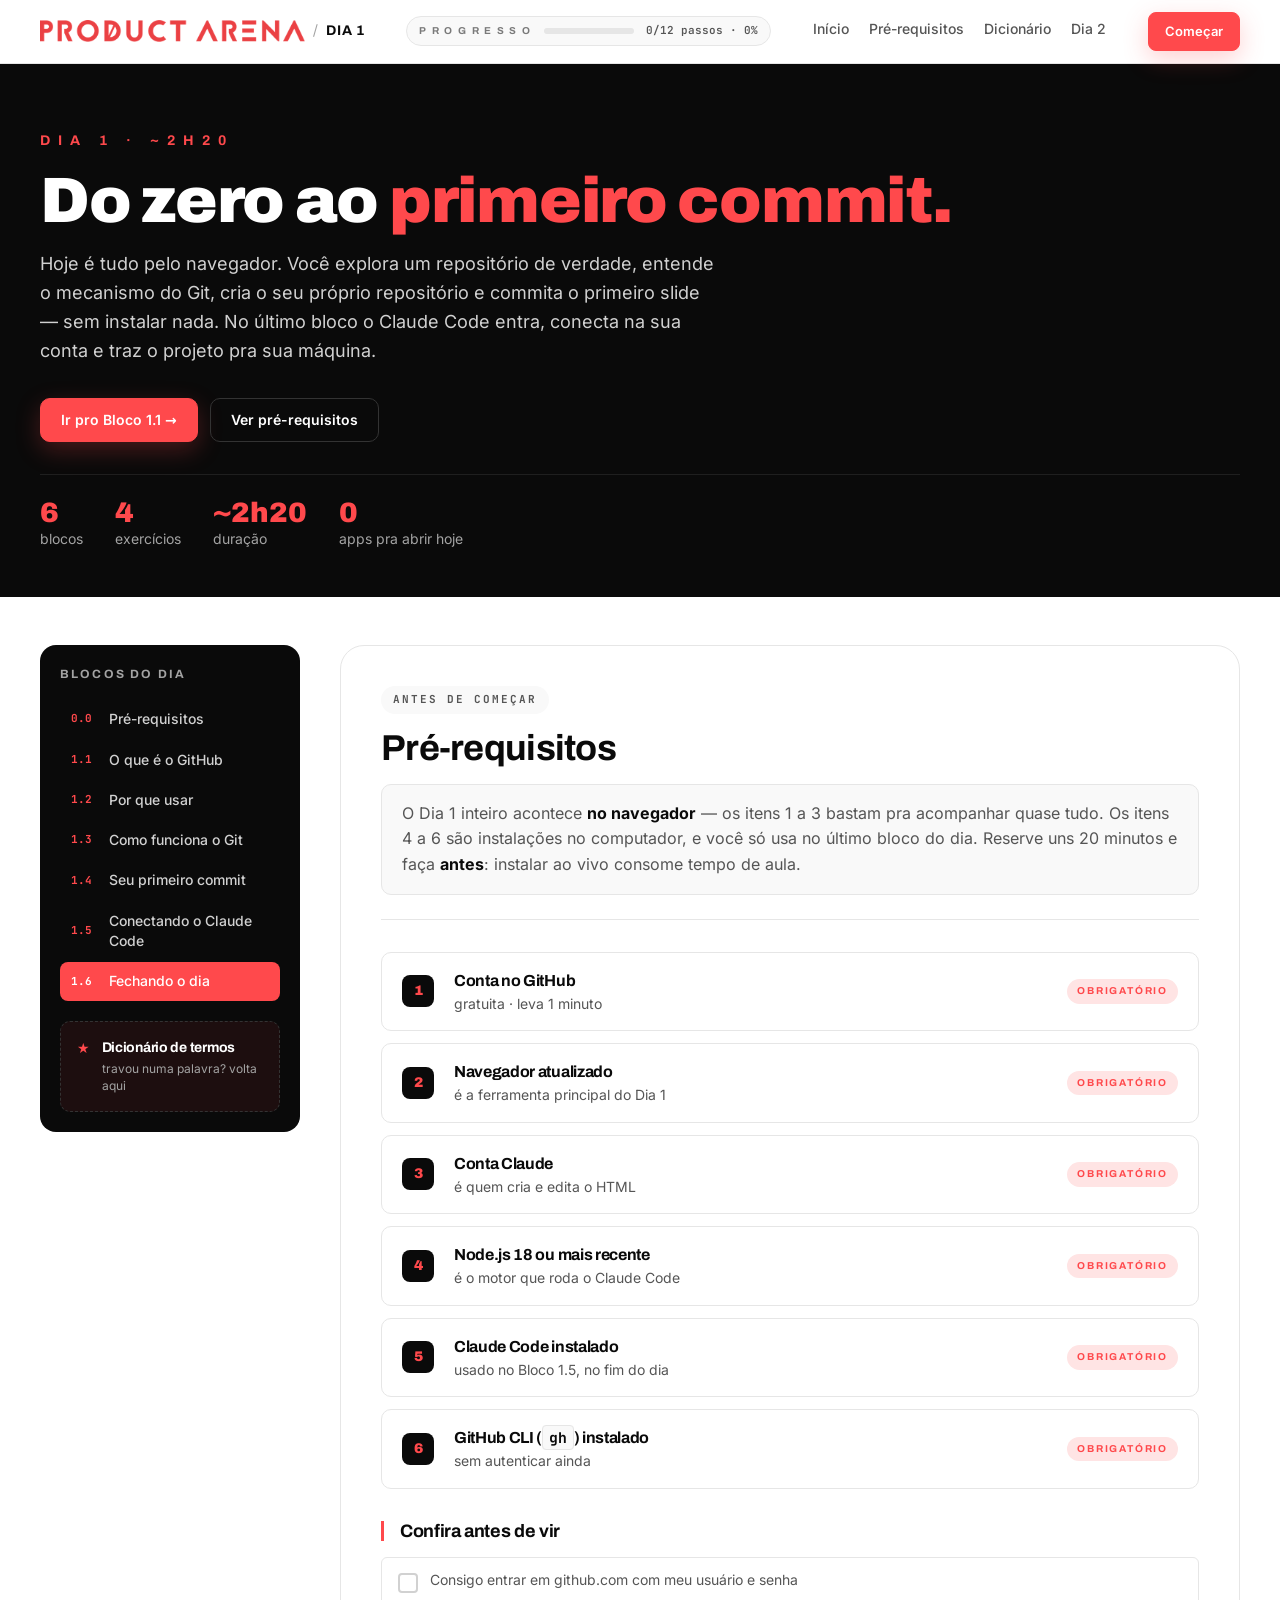
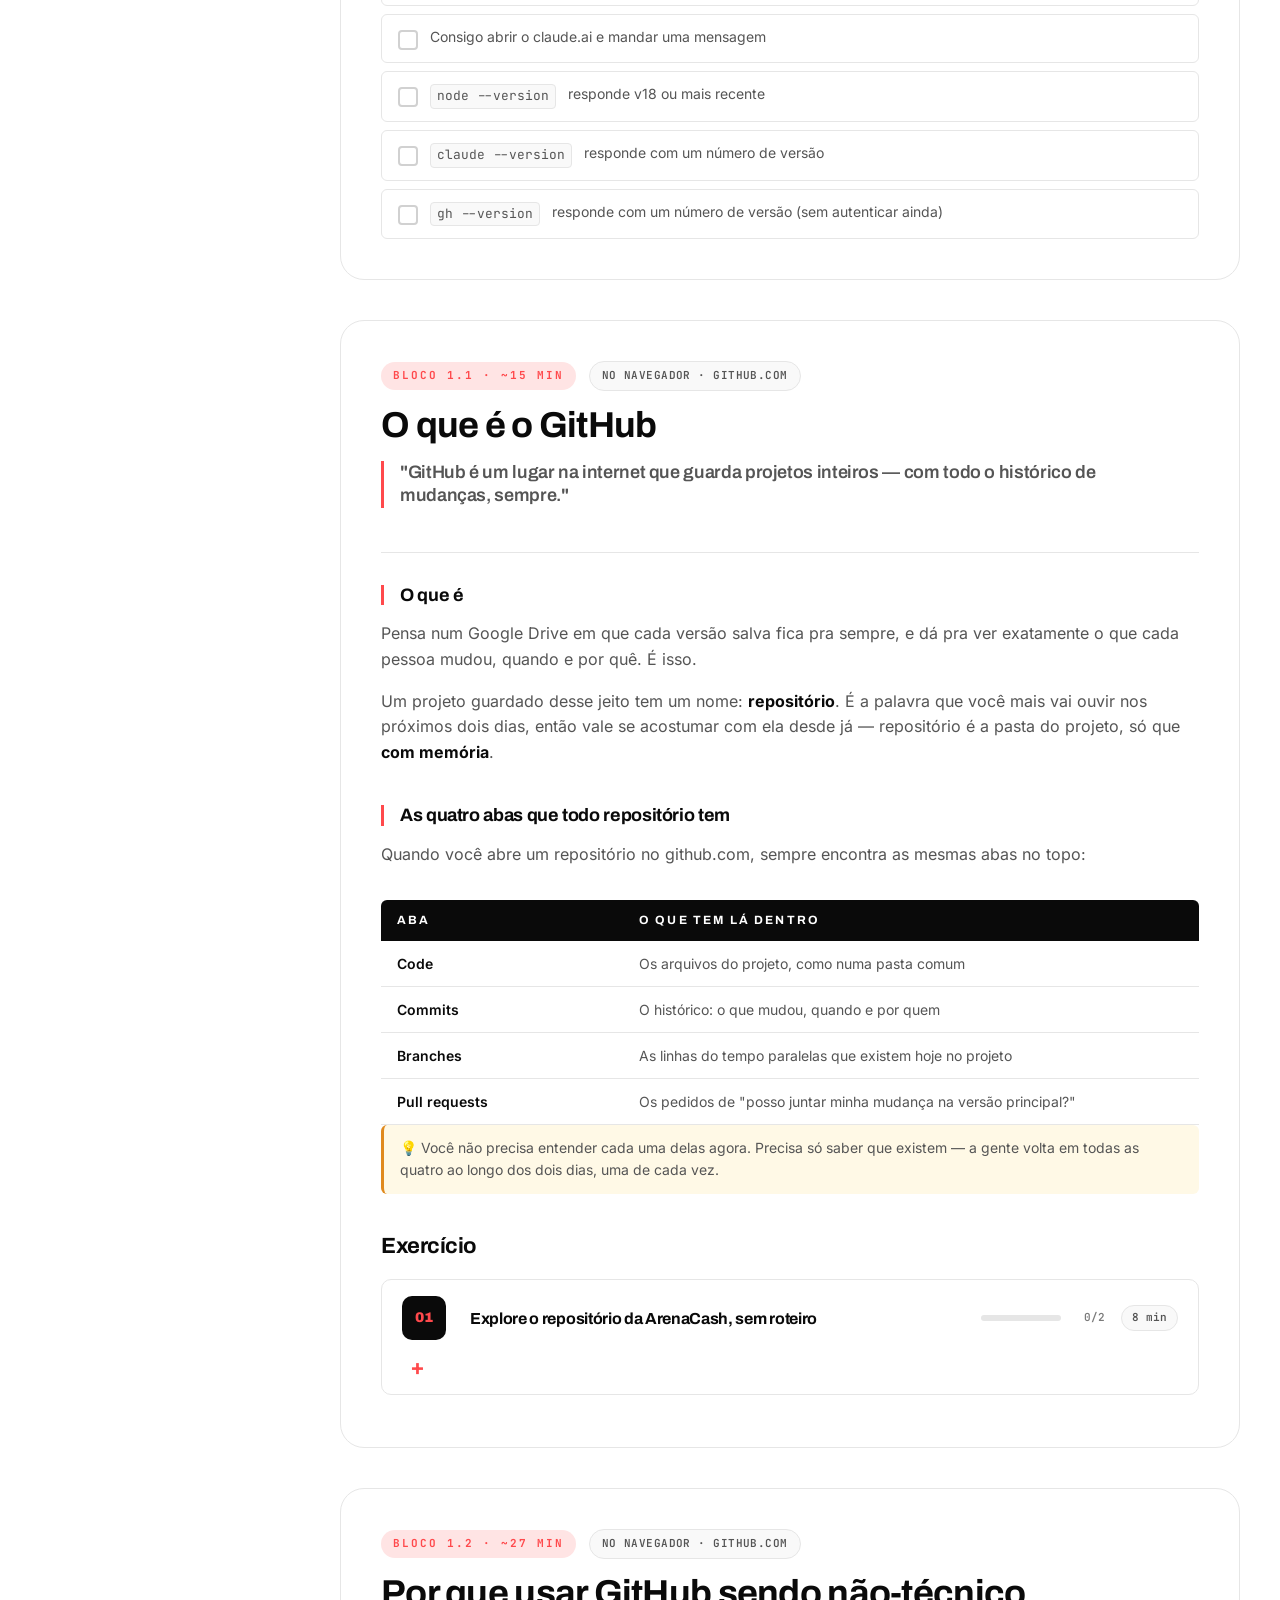
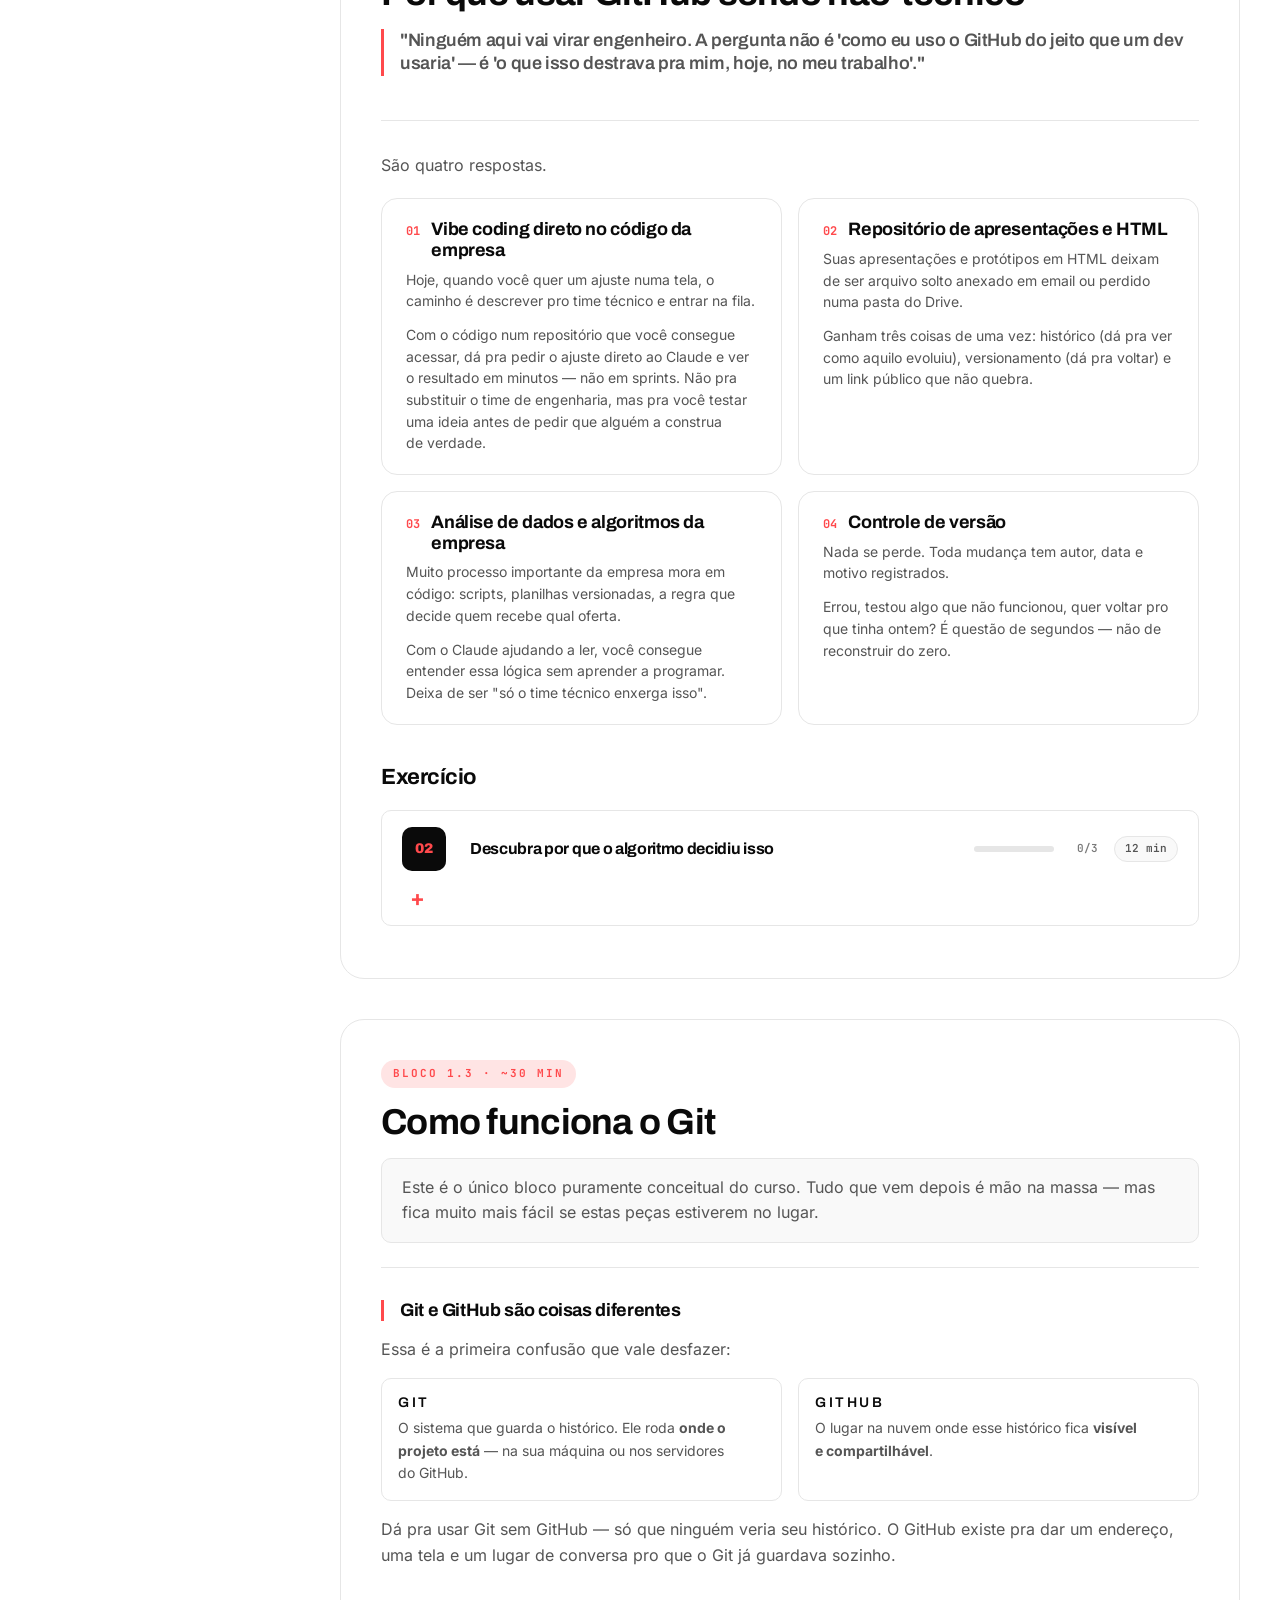
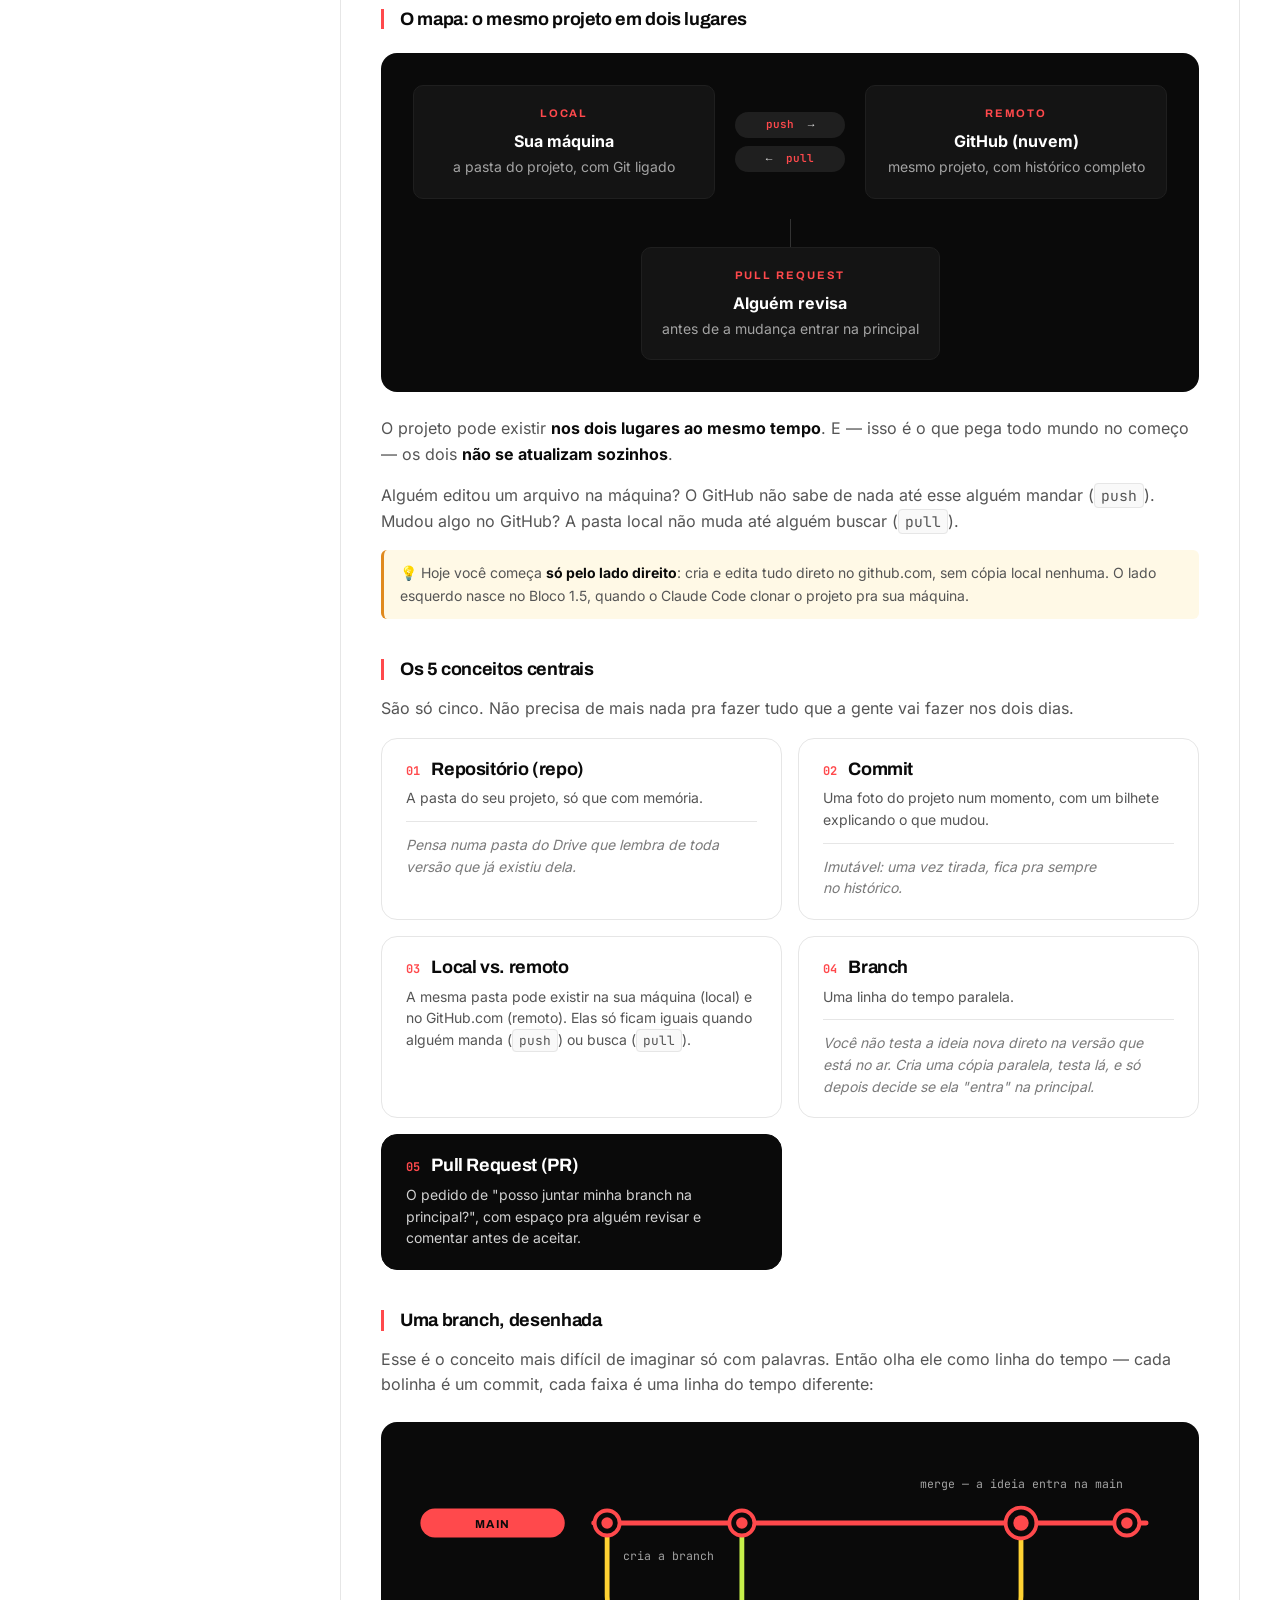
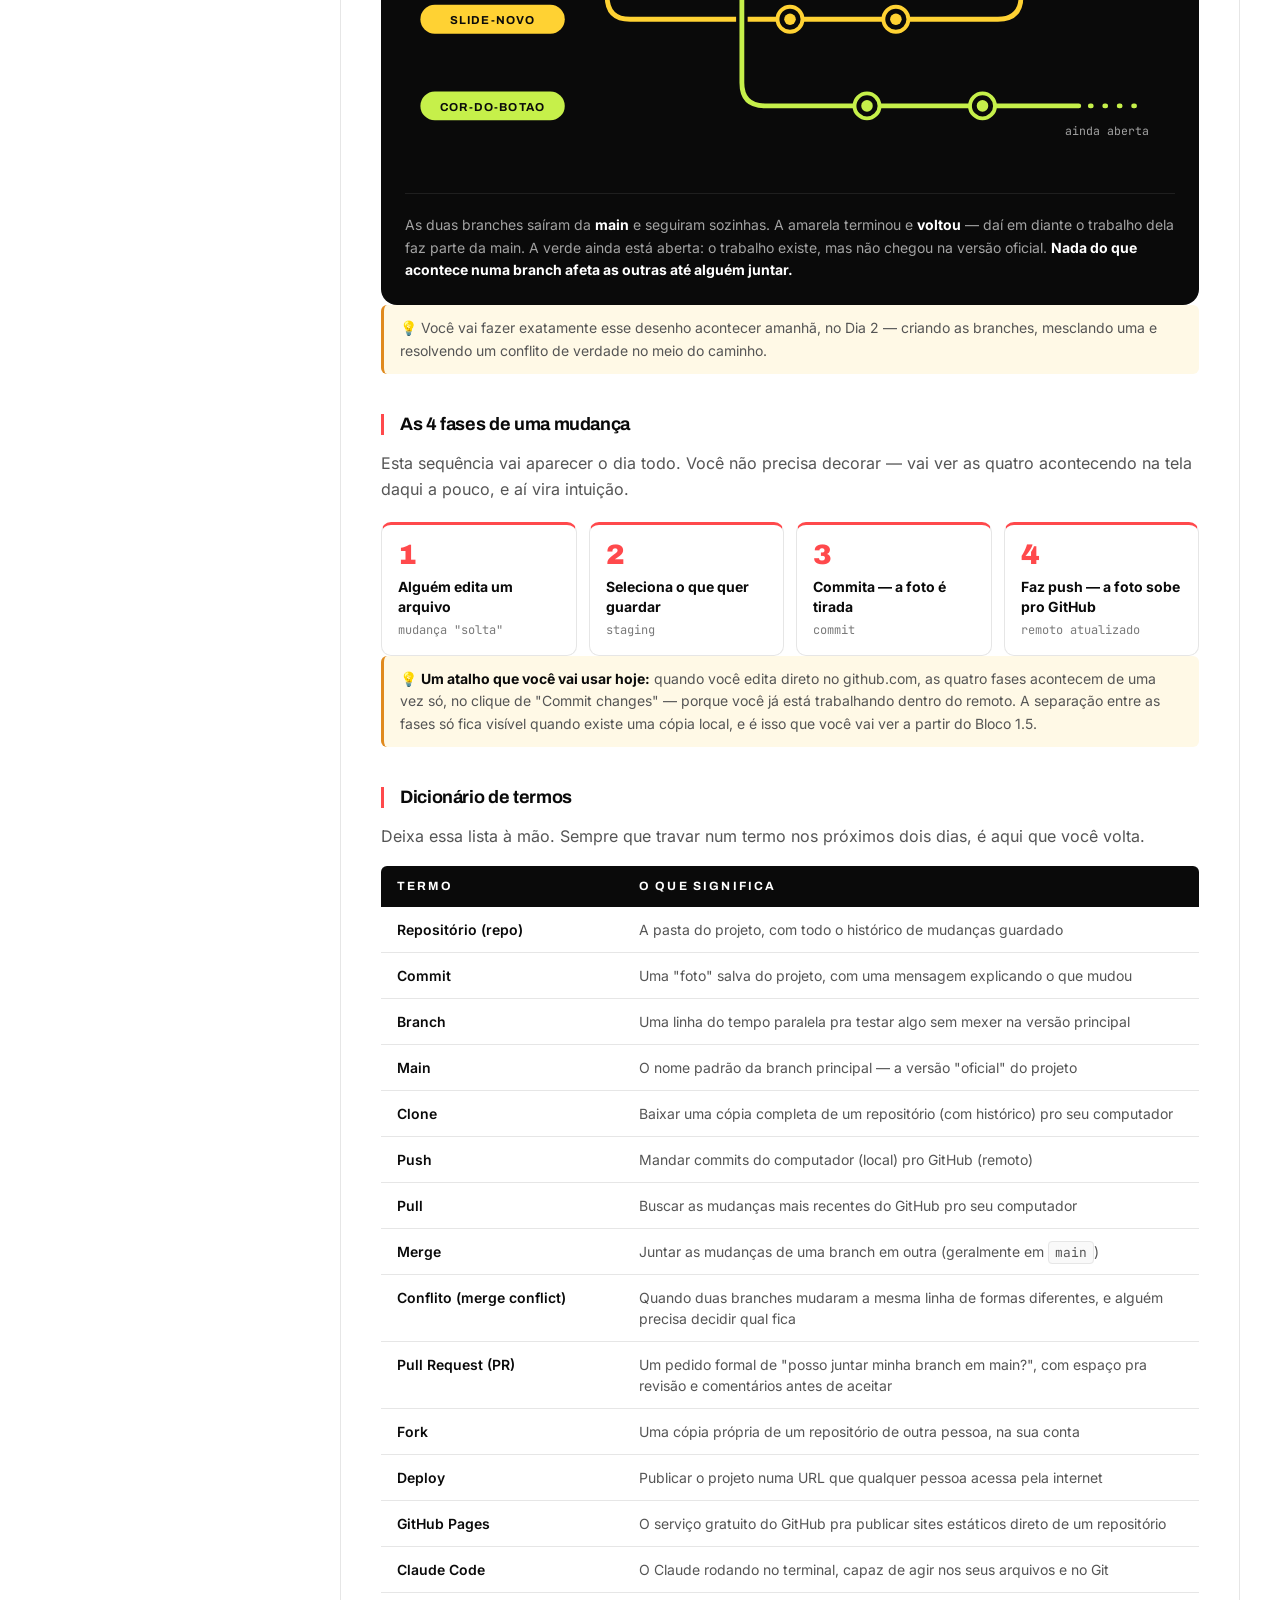
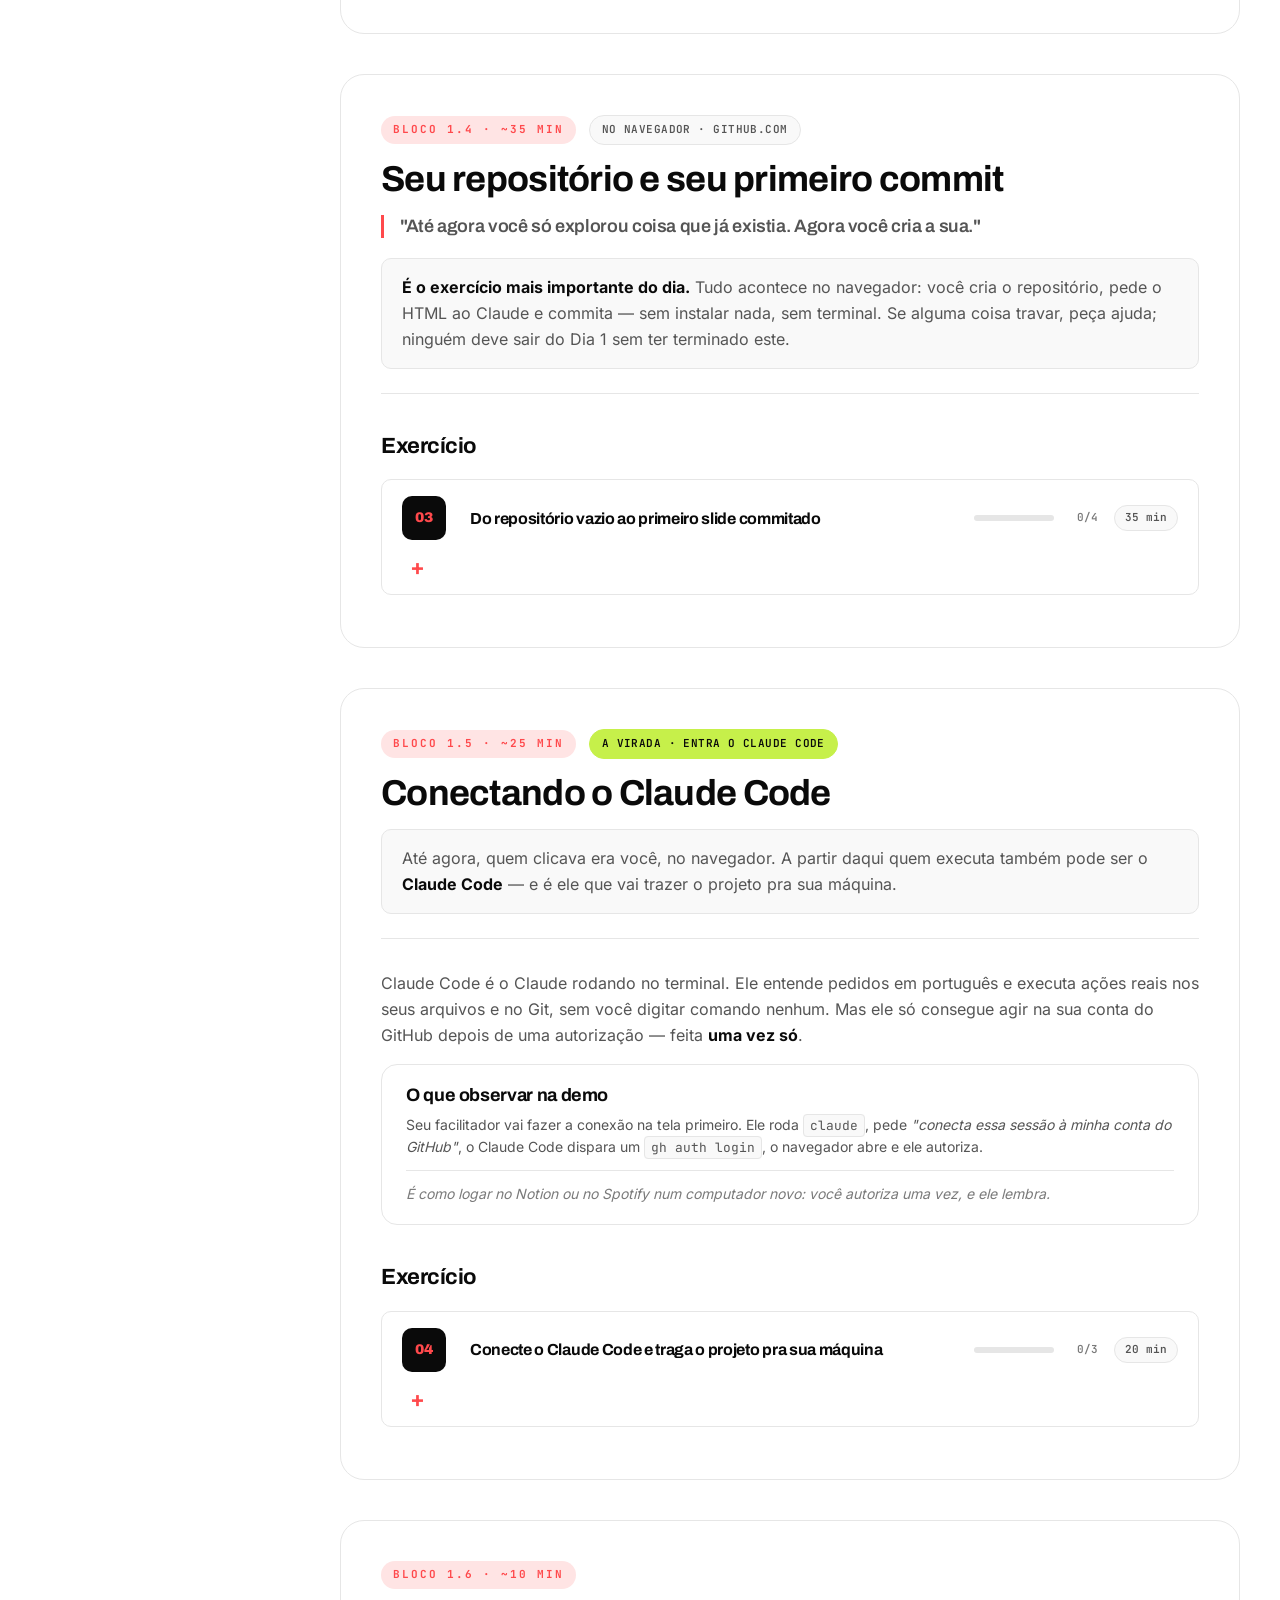
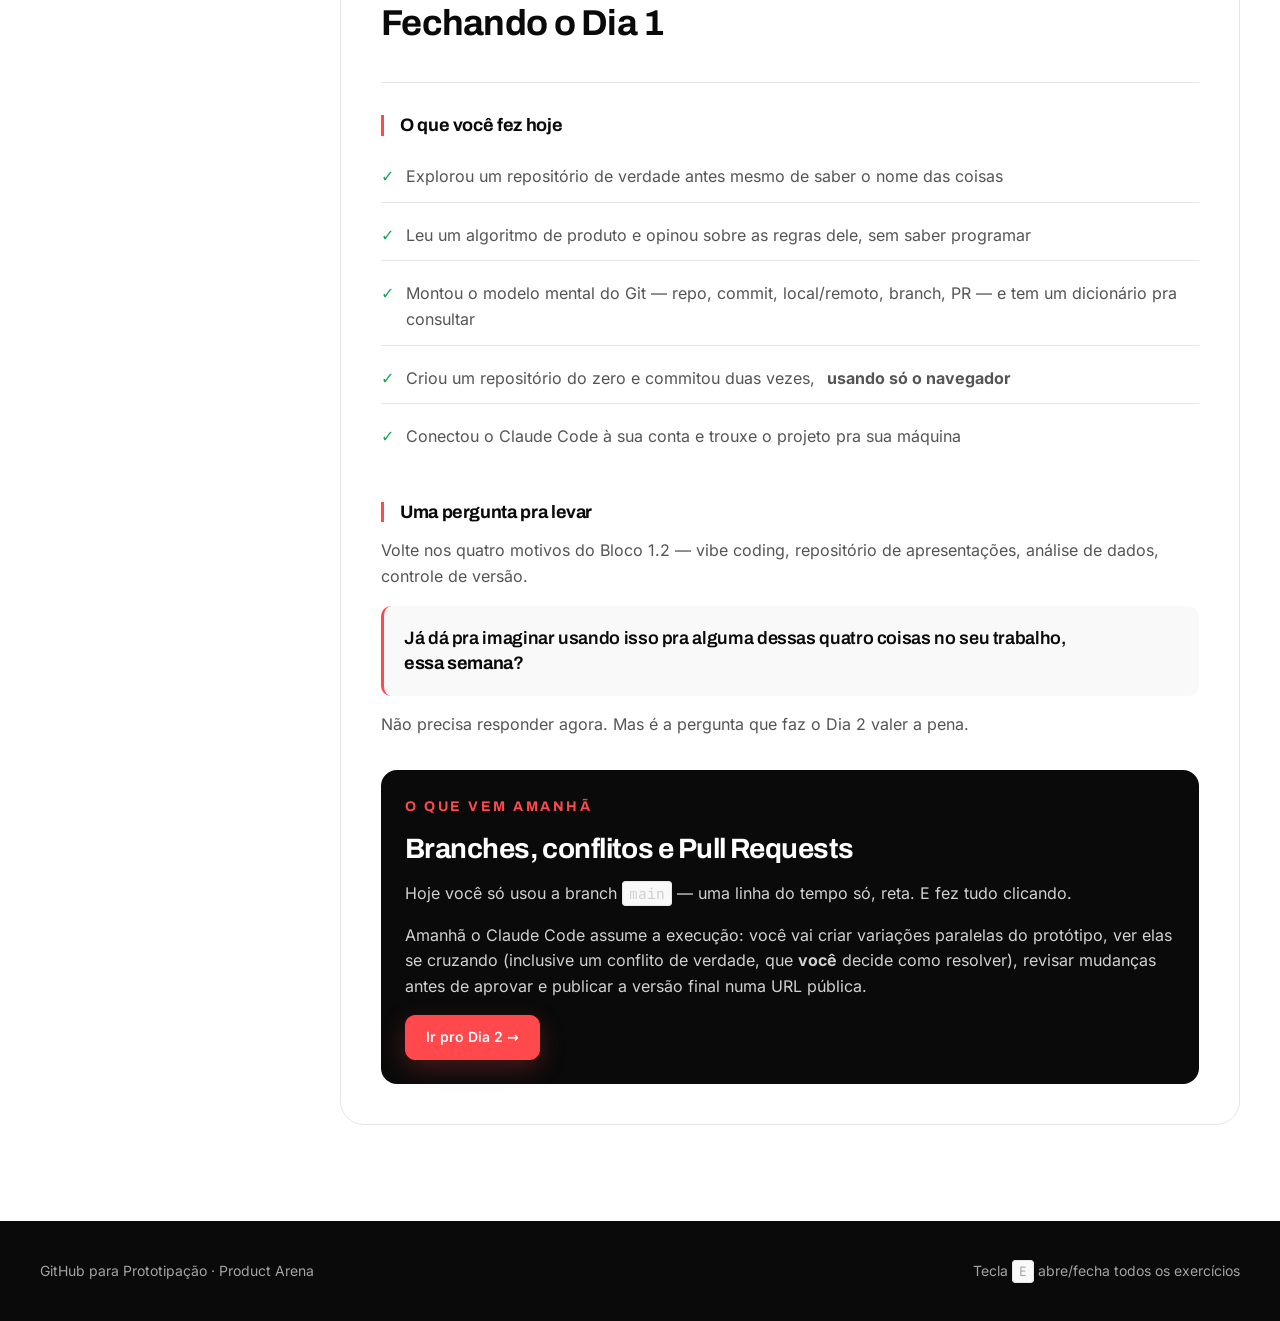
==== commit 4167dfc9: "Reestrutura o curso: Dia 1 no navegador, Dia 2 via Claude Code Tres mudancas pedidas, que juntas tir" ====
--- a/site/dia-1.html
+++ b/site/dia-1.html
@@ -4,7 +4,7 @@
 <meta charset="utf-8"/>
 <meta content="width=device-width, initial-scale=1.0" name="viewport"/>
 <title>Dia 1 — Do zero ao primeiro commit | GitHub para Prototipação</title>
-<meta name="description" content="Dia 1 do curso GitHub para Prototipação: do 'o que é o GitHub' até o seu primeiro commit publicado."/>
+<meta name="description" content="Dia 1 do curso GitHub para Prototipação: tudo pelo navegador, do 'o que é o GitHub' até conectar o Claude Code."/>
 <link href="colors_and_type.css" rel="stylesheet"/>
 <link href="styles.css" rel="stylesheet"/>
 </head>
@@ -32,12 +32,12 @@
 <!-- HERO DO DIA -->
 <section class="day-hero">
   <div class="container">
-    <span class="pa-eyebrow pa-eyebrow--red">D I A &nbsp; 1 &nbsp; · &nbsp; ~ 2 h 3 5</span>
+    <span class="pa-eyebrow pa-eyebrow--red">D I A &nbsp; 1 &nbsp; · &nbsp; ~ 2 h 2 0</span>
     <h1>Do zero ao <span class="accent">primeiro commit.</span></h1>
     <p class="day-hero-sub">
-      Hoje você sai com um repositório seu, publicado, com o primeiro slide de um protótipo dentro dele.
-      O caminho até lá passa por entender o que é o GitHub, por que ele importa pra quem não é técnico,
-      e qual é o mecanismo por trás de tudo — antes de qualquer clique.
+      Hoje é tudo pelo navegador. Você explora um repositório de verdade, entende o mecanismo do Git, cria
+      o seu próprio repositório e commita o primeiro slide — sem instalar nada. No último bloco o Claude
+      Code entra, conecta na sua conta e traz o projeto pra sua máquina.
     </p>
     <div class="day-nav-links">
       <a class="btn btn--primary" href="#bloco-1-1">Ir pro Bloco 1.1 →</a>
@@ -46,8 +46,8 @@
     <div class="day-hero-meta">
       <div><span class="num">6</span><span class="label">blocos</span></div>
       <div><span class="num">4</span><span class="label">exercícios</span></div>
-      <div><span class="num">~2h35</span><span class="label">duração</span></div>
-      <div><span class="num">1</span><span class="label">repositório publicado</span></div>
+      <div><span class="num">~2h20</span><span class="label">duração</span></div>
+      <div><span class="num">0</span><span class="label">apps pra abrir hoje</span></div>
     </div>
   </div>
 </section>
@@ -62,8 +62,8 @@
       <li><a href="#bloco-1-1"><span class="num">1.1</span> O que é o GitHub</a></li>
       <li><a href="#bloco-1-2"><span class="num">1.2</span> Por que usar</a></li>
       <li><a href="#bloco-1-3"><span class="num">1.3</span> Como funciona o Git</a></li>
-      <li><a href="#bloco-1-4"><span class="num">1.4</span> Setup e clone</a></li>
-      <li><a href="#bloco-1-5"><span class="num">1.5</span> Primeiro commit</a></li>
+      <li><a href="#bloco-1-4"><span class="num">1.4</span> Seu primeiro commit</a></li>
+      <li><a href="#bloco-1-5"><span class="num">1.5</span> Conectando o Claude Code</a></li>
       <li><a href="#bloco-1-6"><span class="num">1.6</span> Fechando o dia</a></li>
     </ul>
 
@@ -79,16 +79,15 @@
   <!-- BLOCOS -->
   <div class="blocks">
 
-    <!-- ============================================================
-         PRÉ-REQUISITOS
-         ============================================================ -->
+    <!-- ============================================================ PRÉ-REQUISITOS -->
     <section class="block" id="pre-requisitos">
       <div class="block-head">
         <span class="block-pill gray">Antes de começar</span>
         <h2>Pré-requisitos</h2>
-        <p class="block-obj">Faça isso <strong>antes do dia do curso</strong> — reserve uns 20 minutos. Se algo
-        não funcionar, avise o facilitador antes: não deixe pra resolver no dia, porque cada item aqui é
-        pré-condição de alguma parte da aula.</p>
+        <p class="block-obj">O Dia 1 inteiro acontece <strong>no navegador</strong> — os itens 1 a 3 bastam
+        pra acompanhar quase tudo. Os itens 4 a 6 são instalações no computador, e você só usa no último
+        bloco do dia. Reserve uns 20 minutos e faça <strong>antes</strong>: instalar ao vivo consome tempo
+        de aula.</p>
       </div>
 
       <div class="prereq-list">
@@ -112,19 +111,14 @@
           <summary>
             <span class="step-num">2</span>
             <div class="step-title">
-              <strong>GitHub Desktop instalado</strong>
-              <span>é a ferramenta principal do curso</span>
+              <strong>Navegador atualizado</strong>
+              <span>é a ferramenta principal do Dia 1</span>
             </div>
             <span class="step-status required">Obrigatório</span>
           </summary>
           <div class="step-body">
-            <p>É o app visual que você vai usar pra todas as ações de Git. Sem terminal, sem comando decorado.</p>
-            <ol>
-              <li>Baixe em <a href="https://desktop.github.com" rel="noopener" target="_blank">desktop.github.com</a> (Mac e Windows)</li>
-              <li>Instale normalmente</li>
-              <li>Abra o app e faça login com a conta do passo 1 (<strong>File → Options/Preferences → Accounts → Sign in</strong>)</li>
-              <li>Confirme: seu nome de usuário deve aparecer no canto da tela</li>
-            </ol>
+            <p>Chrome, Edge, Safari ou Firefox — qualquer um recente serve. Tudo que você faz hoje até o
+            Bloco 1.5 acontece dentro dele: explorar repositório, ler código, criar arquivo e commitar.</p>
           </div>
         </details>
 
@@ -138,9 +132,10 @@
             <span class="step-status required">Obrigatório</span>
           </summary>
           <div class="step-body">
-            <p>Você vai usar o <strong>Claude.ai</strong> (o chat normal, gratuito ou pago) pra pedir a criação e a
-            edição dos slides em HTML. Não precisa de plano pago pra este curso — o gratuito atende. Se você já
-            tiver Pro ou Max, melhor: evita esbarrar em limite de mensagens no meio de um exercício.</p>
+            <p>Você vai usar o <strong>Claude.ai</strong> (o chat normal, gratuito ou pago) pra pedir a
+            criação e a edição dos slides em HTML. Não precisa de plano pago pra este curso — o gratuito
+            atende. Se você já tiver Pro ou Max, melhor: evita esbarrar em limite de mensagens no meio de
+            um exercício.</p>
             <p>Se não tem conta: <a href="https://claude.ai" rel="noopener" target="_blank">claude.ai</a>.</p>
           </div>
         </details>
@@ -149,14 +144,19 @@
           <summary>
             <span class="step-num">4</span>
             <div class="step-title">
-              <strong>Navegador atualizado</strong>
-              <span>Chrome, Edge, Safari ou Firefox</span>
+              <strong>Node.js 18 ou mais recente</strong>
+              <span>é o motor que roda o Claude Code</span>
             </div>
             <span class="step-status required">Obrigatório</span>
           </summary>
           <div class="step-body">
-            <p>Qualquer um recente serve. Você vai usar pra abrir arquivos HTML direto do seu computador, navegar
-            no GitHub.com e ver o protótipo publicado.</p>
+            <ol>
+              <li>Abra o Terminal (Mac: <code>Cmd + Espaço</code> → "Terminal") ou o PowerShell (Windows: tecla Windows → "PowerShell")</li>
+              <li>Digite <code>node --version</code> e pressione Enter</li>
+              <li>Se aparecer <code>v18</code> ou mais recente, está pronto. Se não aparecer nada, baixe a
+              versão <strong>LTS</strong> em <a href="https://nodejs.org/en/download" rel="noopener" target="_blank">nodejs.org/en/download</a>
+              e instale com as opções padrão</li>
+            </ol>
           </div>
         </details>
 
@@ -164,15 +164,16 @@
           <summary>
             <span class="step-num">5</span>
             <div class="step-title">
-              <strong>Editor de texto</strong>
-              <span>só pra espiar o código, se você quiser</span>
-            </div>
-            <span class="step-status optional">Opcional</span>
+              <strong>Claude Code instalado</strong>
+              <span>usado no Bloco 1.5, no fim do dia</span>
+            </div>
+            <span class="step-status required">Obrigatório</span>
           </summary>
           <div class="step-body">
-            <p>Não é obrigatório. Mas se você quiser <strong>abrir e olhar</strong> o código HTML sem editar na
-            mão, um editor como <a href="https://code.visualstudio.com" rel="noopener" target="_blank">VS Code</a>
-            ajuda a visualizar. Você não vai escrever código nele — no máximo espiar.</p>
+            <p>Claude Code é a versão do Claude que roda no terminal e consegue agir direto nos seus
+            arquivos e no Git. Com o Node instalado, no mesmo terminal:</p>
+            <pre class="code-block">npm install -g @anthropic-ai/claude-code</pre>
+            <p>Confirme com <code>claude --version</code>. Se aparecer um número de versão, está instalado.</p>
           </div>
         </details>
 
@@ -180,50 +181,22 @@
           <summary>
             <span class="step-num">6</span>
             <div class="step-title">
-              <strong>Claude Code instalado</strong>
-              <span>você só usa no Dia 2 — mas instale antes</span>
+              <strong>GitHub CLI (<code>gh</code>) instalado</strong>
+              <span>sem autenticar ainda</span>
             </div>
             <span class="step-status required">Obrigatório</span>
           </summary>
           <div class="step-body">
-            <p>Claude Code é a versão do Claude que roda no terminal e consegue agir direto nos seus arquivos e no
-            Git. Você não vai usar até o Bloco 2.3, mas precisa estar instalado antes — instalar ao vivo consome
-            tempo de aula.</p>
-
-            <p><strong>6a. Node.js (versão 18 ou mais recente)</strong> — é o motor que roda o Claude Code.</p>
-            <ol>
-              <li>Abra o Terminal (Mac: <code>Cmd + Espaço</code> → "Terminal") ou o PowerShell (Windows: tecla Windows → "PowerShell")</li>
-              <li>Digite <code>node --version</code> e pressione Enter</li>
-              <li>Se aparecer <code>v18</code> ou mais recente, siga pro 6b. Se não aparecer nada, baixe a versão
-              <strong>LTS</strong> em <a href="https://nodejs.org/en/download" rel="noopener" target="_blank">nodejs.org/en/download</a>
-              e instale com as opções padrão</li>
-            </ol>
-
-            <p><strong>6b. Claude Code</strong> — com o Node instalado, no mesmo terminal:</p>
-            <pre class="code-block">npm install -g @anthropic-ai/claude-code</pre>
-            <p>Confirme com <code>claude --version</code>. Se aparecer um número de versão, está instalado.</p>
-          </div>
-        </details>
-
-        <details class="setup-step">
-          <summary>
-            <span class="step-num">7</span>
-            <div class="step-title">
-              <strong>GitHub CLI (<code>gh</code>) instalado</strong>
-              <span>sem autenticar ainda</span>
-            </div>
-            <span class="step-status required">Obrigatório</span>
-          </summary>
-          <div class="step-body">
-            <p>O Claude Code usa a CLI do GitHub pra agir na sua conta — clonar, commitar, abrir PR — sem você
-            precisar abrir o navegador o tempo todo.</p>
+            <p>O Claude Code usa a CLI do GitHub pra agir na sua conta — clonar, commitar, dar push, abrir
+            PR — sem você precisar abrir o navegador o tempo todo.</p>
             <ol>
               <li>Instale seguindo <a href="https://cli.github.com" rel="noopener" target="_blank">cli.github.com</a>
               (Mac: <code>brew install gh</code>; Windows: instalador do site)</li>
               <li>Confirme com <code>gh --version</code></li>
             </ol>
-            <p class="tip">⚠️ <strong>Não rode <code>gh auth login</code> ainda.</strong> A autenticação acontece
-            ao vivo, no Bloco 2.3 — é um dos momentos mais importantes do curso e faz mais sentido guiada.</p>
+            <p class="tip">⚠️ <strong>Não rode <code>gh auth login</code> ainda.</strong> A autenticação
+            acontece ao vivo, no Bloco 1.5 — é um dos momentos mais importantes do curso e faz mais sentido
+            guiada.</p>
           </div>
         </details>
 
@@ -232,53 +205,52 @@
       <h3 class="concept-sub">Confira antes de vir</h3>
       <ul class="check-list">
         <li>Consigo entrar em github.com com meu usuário e senha</li>
-        <li>O GitHub Desktop abre e mostra meu nome de usuário logado</li>
         <li>Consigo abrir o claude.ai e mandar uma mensagem</li>
-        <li>Meu navegador abre arquivos <code>.html</code> sem perguntar nada estranho</li>
         <li><code>node --version</code> responde v18 ou mais recente</li>
         <li><code>claude --version</code> responde com um número de versão</li>
         <li><code>gh --version</code> responde com um número de versão (sem autenticar ainda)</li>
       </ul>
     </section>
 
-    <!-- ============================================================
-         BLOCO 1.1
-         ============================================================ -->
+    <!-- ============================================================ 1.1 -->
     <section class="block" id="bloco-1-1">
       <div class="block-head">
         <span class="block-pill">Bloco 1.1 · ~15 min</span>
+        <span class="block-mode block-mode--mao">No navegador · github.com</span>
         <h2>O que é o GitHub</h2>
-        <p class="block-quote">"GitHub é um lugar na internet que guarda projetos inteiros — com todo o histórico
-        de mudanças, sempre."</p>
+        <p class="block-quote">"GitHub é um lugar na internet que guarda projetos inteiros — com todo o
+        histórico de mudanças, sempre."</p>
       </div>
 
       <div class="concept">
         <h3 class="concept-sub">O que é</h3>
-        <p>Pensa num Google Drive em que cada versão salva fica pra sempre, e dá pra ver exatamente o que cada
-        pessoa mudou, quando e por quê. É isso.</p>
-        <p>Um projeto guardado desse jeito tem um nome: <strong>repositório</strong>. É a palavra que você mais
-        vai ouvir nos próximos dois dias, então vale se acostumar com ela desde já — repositório é a pasta do
-        projeto, só que <strong>com memória</strong>.</p>
+        <p>Pensa num Google Drive em que cada versão salva fica pra sempre, e dá pra ver exatamente o que
+        cada pessoa mudou, quando e por quê. É isso.</p>
+        <p>Um projeto guardado desse jeito tem um nome: <strong>repositório</strong>. É a palavra que você
+        mais vai ouvir nos próximos dois dias, então vale se acostumar com ela desde já — repositório é a
+        pasta do projeto, só que <strong>com memória</strong>.</p>
       </div>
 
       <div class="concept">
         <h3 class="concept-sub">As quatro abas que todo repositório tem</h3>
         <p>Quando você abre um repositório no github.com, sempre encontra as mesmas abas no topo:</p>
 
-        <table class="dict-table">
-          <thead>
-            <tr><th>Aba</th><th>O que tem lá dentro</th></tr>
-          </thead>
-          <tbody>
-            <tr><td>Code</td><td>Os arquivos do projeto, como numa pasta comum</td></tr>
-            <tr><td>Commits</td><td>O histórico: o que mudou, quando e por quem</td></tr>
-            <tr><td>Branches</td><td>As linhas do tempo paralelas que existem hoje no projeto</td></tr>
-            <tr><td>Pull requests</td><td>Os pedidos de "posso juntar minha mudança na versão principal?"</td></tr>
-          </tbody>
-        </table>
-
-        <p class="tip" style="margin-top: var(--s-4);">💡 Você não precisa entender cada uma delas agora. Precisa
-        só saber que existem — a gente volta em todas as quatro ao longo dos dois dias, uma de cada vez.</p>
+        <div class="table-scroll">
+          <table class="dict-table">
+            <thead>
+              <tr><th>Aba</th><th>O que tem lá dentro</th></tr>
+            </thead>
+            <tbody>
+              <tr><td>Code</td><td>Os arquivos do projeto, como numa pasta comum</td></tr>
+              <tr><td>Commits</td><td>O histórico: o que mudou, quando e por quem</td></tr>
+              <tr><td>Branches</td><td>As linhas do tempo paralelas que existem hoje no projeto</td></tr>
+              <tr><td>Pull requests</td><td>Os pedidos de "posso juntar minha mudança na versão principal?"</td></tr>
+            </tbody>
+          </table>
+        </div>
+
+        <p class="tip">💡 Você não precisa entender cada uma delas agora. Precisa só saber que existem — a
+        gente volta em todas as quatro ao longo dos dois dias, uma de cada vez.</p>
       </div>
 
       <div class="exercises">
@@ -291,9 +263,9 @@
             <span class="ex-time">8 min</span>
           </summary>
           <div class="ex-body">
-            <p class="ex-intro">Este é o repositório da ArenaCash — a fintech fictícia que serve de cenário pros
-            exercícios. É um repositório com história de verdade: vários commits, duas branches abertas e
-            Pull Requests.</p>
+            <p class="ex-intro">Este é o repositório da ArenaCash — a fintech fictícia que serve de cenário
+            pros exercícios. É um repositório com história de verdade: vários commits, duas branches abertas
+            e Pull Requests.</p>
 
             <div class="link-cards">
               <a class="link-card" href="https://github.com/CaueCM/ArenaCash" rel="noopener" target="_blank">
@@ -309,7 +281,7 @@
             </div>
 
             <p>Abra os dois em abas separadas. Um é o código; o outro é o mesmo código publicado. No fim do
-            Dia 1 você vai ter esse mesmo par — repositório e página no ar — com o seu nome.</p>
+            Dia 2 você vai ter esse mesmo par — repositório e página no ar — com o seu nome.</p>
 
             <p class="ex-entrega"><strong>Não tem entregável neste exercício.</strong> O objetivo é você criar
             familiaridade antes da gente nomear as peças. Não tem resposta certa e não tem como errar.</p>
@@ -350,19 +322,18 @@
             <div class="ex-closing">
               <span class="pa-eyebrow">O que fixar</span>
               <p>O repositório que você acabou de espiar é o mesmo tipo de estrutura que <strong>você</strong> vai
-              criar do zero daqui a pouco, no Bloco 1.5.</p>
+              criar do zero daqui a pouco, no Bloco 1.4.</p>
             </div>
           </div>
         </details>
       </div>
     </section>
 
-    <!-- ============================================================
-         BLOCO 1.2
-         ============================================================ -->
+    <!-- ============================================================ 1.2 -->
     <section class="block" id="bloco-1-2">
       <div class="block-head">
         <span class="block-pill">Bloco 1.2 · ~27 min</span>
+        <span class="block-mode block-mode--mao">No navegador · github.com</span>
         <h2>Por que usar GitHub sendo não-técnico</h2>
         <p class="block-quote">"Ninguém aqui vai virar engenheiro. A pergunta não é 'como eu uso o GitHub do jeito
         que um dev usaria' — é 'o que isso destrava pra mim, hoje, no meu trabalho'."</p>
@@ -475,7 +446,7 @@
                 <div class="link-cards">
                   <a class="link-card" href="https://github.com/CaueCM/ArenaCash/blob/main/simulador.js" rel="noopener" target="_blank">
                     <span class="link-card-label">Atalho, se precisar</span>
-                    <span class="link-card-url">github.com/CaueCM/ArenaCash/blob/main/simulador.js</span>
+                    <span class="link-card-url">github.com/CaueCM/ArenaCash/<wbr>blob/main/simulador.js</span>
                     <span class="link-card-desc">O arquivo já aberto — mas tente achar navegando primeiro</span>
                   </a>
                 </div>
@@ -523,9 +494,7 @@
       </div>
     </section>
 
-    <!-- ============================================================
-         BLOCO 1.3
-         ============================================================ -->
+    <!-- ============================================================ 1.3 -->
     <section class="block" id="bloco-1-3">
       <div class="block-head">
         <span class="block-pill">Bloco 1.3 · ~30 min</span>
@@ -540,7 +509,8 @@
         <div class="two-col">
           <div class="pill-card">
             <h4>Git</h4>
-            <p>O sistema que guarda o histórico. Ele mora <strong>no seu computador</strong>.</p>
+            <p>O sistema que guarda o histórico. Ele roda <strong>onde o projeto está</strong> — na sua
+            máquina ou nos servidores do GitHub.</p>
           </div>
           <div class="pill-card">
             <h4>GitHub</h4>
@@ -558,7 +528,7 @@
           <div class="repo-diagram-row">
             <div class="repo-node">
               <span class="repo-node-label">Local</span>
-              <strong>Seu computador</strong>
+              <strong>Sua máquina</strong>
               <span>a pasta do projeto, com Git ligado</span>
             </div>
             <div class="repo-arrows">
@@ -581,10 +551,13 @@
           </div>
         </div>
 
-        <p>O projeto existe <strong>nos dois lugares ao mesmo tempo</strong>. E — isso é o que pega todo mundo no
-        começo — os dois <strong>não se atualizam sozinhos</strong>.</p>
-        <p>Você editou um arquivo no seu computador? O GitHub não sabe de nada até você mandar (<code>push</code>).
-        Alguém mudou algo no GitHub? Sua pasta não muda até você buscar (<code>pull</code>).</p>
+        <p>O projeto pode existir <strong>nos dois lugares ao mesmo tempo</strong>. E — isso é o que pega todo
+        mundo no começo — os dois <strong>não se atualizam sozinhos</strong>.</p>
+        <p>Alguém editou um arquivo na máquina? O GitHub não sabe de nada até esse alguém mandar
+        (<code>push</code>). Mudou algo no GitHub? A pasta local não muda até alguém buscar (<code>pull</code>).</p>
+        <p class="tip">💡 Hoje você começa <strong>só pelo lado direito</strong>: cria e edita tudo direto no
+        github.com, sem cópia local nenhuma. O lado esquerdo nasce no Bloco 1.5, quando o Claude Code clonar o
+        projeto pra sua máquina.</p>
       </div>
 
       <div class="concept">
@@ -603,8 +576,8 @@
           </div>
           <div class="concept-card">
             <h4><span class="n">03</span> Local vs. remoto</h4>
-            <p>A mesma pasta existe no seu computador (local) e no GitHub.com (remoto). Elas só ficam iguais quando
-            você manda (<code>push</code>) ou busca (<code>pull</code>).</p>
+            <p>A mesma pasta pode existir na sua máquina (local) e no GitHub.com (remoto). Elas só ficam iguais
+            quando alguém manda (<code>push</code>) ou busca (<code>pull</code>).</p>
           </div>
           <div class="concept-card">
             <h4><span class="n">04</span> Branch</h4>
@@ -632,7 +605,6 @@
             que recebe dois commits e depois volta pra main num merge; e cor-do-botao, que recebe dois commits e
             continua aberta, sem ter voltado.</desc>
 
-            <!-- ===== Etiquetas das faixas ===== -->
             <g font-family="var(--font-display, Archivo, sans-serif)" font-size="12" font-weight="700"
                letter-spacing="1.2" text-anchor="middle">
               <rect x="16" y="65" width="150" height="30" rx="15" fill="var(--pa-red, #FF494C)"/>
@@ -645,26 +617,16 @@
               <text x="91" y="275" fill="var(--pa-black, #0A0A0A)">COR-DO-BOTAO</text>
             </g>
 
-            <!-- ===== Linhas ===== -->
             <g fill="none" stroke-width="5" stroke-linecap="round" stroke-linejoin="round">
-              <!-- main: reta, do começo ao fim -->
               <path d="M 196 80 H 770" stroke="var(--pa-red, #FF494C)"/>
-
-              <!-- slide-novo: sai da main, anda, e volta (merge) -->
               <path d="M 210 80 V 156 Q 210 180 234 180 H 616 Q 640 180 640 156 V 80"
                     stroke="var(--pa-yellow, #FFD233)"/>
-
-              <!-- "ponte": abre um vão na faixa amarela onde a verde cruza -->
               <path d="M 350 168 V 192" stroke="var(--pa-black, #0A0A0A)" stroke-width="12"/>
-
-              <!-- cor-do-botao: sai da main e continua aberta -->
               <path d="M 350 80 V 246 Q 350 270 374 270 H 700" stroke="var(--pa-lime, #C6F04A)"/>
               <path d="M 712 270 H 758" stroke="var(--pa-lime, #C6F04A)" stroke-dasharray="1 14"/>
             </g>
 
-            <!-- ===== Commits ===== -->
             <g stroke-width="4">
-              <!-- main -->
               <circle cx="210" cy="80" r="13" fill="var(--pa-black, #0A0A0A)" stroke="var(--pa-red, #FF494C)"/>
               <circle cx="210" cy="80" r="6" fill="var(--pa-red, #FF494C)" stroke="none"/>
               <circle cx="350" cy="80" r="13" fill="var(--pa-black, #0A0A0A)" stroke="var(--pa-red, #FF494C)"/>
@@ -674,20 +636,17 @@
               <circle cx="750" cy="80" r="13" fill="var(--pa-black, #0A0A0A)" stroke="var(--pa-red, #FF494C)"/>
               <circle cx="750" cy="80" r="6" fill="var(--pa-red, #FF494C)" stroke="none"/>
 
-              <!-- slide-novo -->
               <circle cx="400" cy="180" r="13" fill="var(--pa-black, #0A0A0A)" stroke="var(--pa-yellow, #FFD233)"/>
               <circle cx="400" cy="180" r="6" fill="var(--pa-yellow, #FFD233)" stroke="none"/>
               <circle cx="510" cy="180" r="13" fill="var(--pa-black, #0A0A0A)" stroke="var(--pa-yellow, #FFD233)"/>
               <circle cx="510" cy="180" r="6" fill="var(--pa-yellow, #FFD233)" stroke="none"/>
 
-              <!-- cor-do-botao -->
               <circle cx="480" cy="270" r="13" fill="var(--pa-black, #0A0A0A)" stroke="var(--pa-lime, #C6F04A)"/>
               <circle cx="480" cy="270" r="6" fill="var(--pa-lime, #C6F04A)" stroke="none"/>
               <circle cx="600" cy="270" r="13" fill="var(--pa-black, #0A0A0A)" stroke="var(--pa-lime, #C6F04A)"/>
               <circle cx="600" cy="270" r="6" fill="var(--pa-lime, #C6F04A)" stroke="none"/>
             </g>
 
-            <!-- ===== Anotações ===== -->
             <g font-family="var(--font-mono, JetBrains Mono, monospace)" font-size="12"
                fill="var(--pa-gray-400, #A3A3A3)">
               <text x="640" y="44" text-anchor="middle">merge — a ideia entra na main</text>
@@ -715,28 +674,29 @@
         <div class="phases">
           <div class="phase">
             <span class="n">1</span>
-            <strong>Você edita um arquivo na pasta local</strong>
+            <strong>Alguém edita um arquivo</strong>
             <span>mudança "solta"</span>
           </div>
           <div class="phase">
             <span class="n">2</span>
-            <strong>Você seleciona o que quer guardar</strong>
+            <strong>Seleciona o que quer guardar</strong>
             <span>staging</span>
           </div>
           <div class="phase">
             <span class="n">3</span>
-            <strong>Você commita — a foto é tirada</strong>
-            <span>commit local</span>
+            <strong>Commita — a foto é tirada</strong>
+            <span>commit</span>
           </div>
           <div class="phase">
             <span class="n">4</span>
-            <strong>Você faz push — a foto sobe pro GitHub</strong>
+            <strong>Faz push — a foto sobe pro GitHub</strong>
             <span>remoto atualizado</span>
           </div>
         </div>
-        <p class="tip" style="margin-top: var(--s-4);">💡 <strong>Repare onde está a fronteira:</strong> as fases
-        1, 2 e 3 acontecem só na sua máquina. Só a fase 4 toca a nuvem. É por isso que dá pra trabalhar sem
-        internet e mandar tudo depois.</p>
+        <p class="tip">💡 <strong>Um atalho que você vai usar hoje:</strong> quando você edita direto no
+        github.com, as quatro fases acontecem de uma vez só, no clique de "Commit changes" — porque você já
+        está trabalhando dentro do remoto. A separação entre as fases só fica visível quando existe uma cópia
+        local, e é isso que você vai ver a partir do Bloco 1.5.</p>
       </div>
 
       <div class="concept" id="dicionario">
@@ -753,7 +713,7 @@
             <tr><td>Branch</td><td>Uma linha do tempo paralela pra testar algo sem mexer na versão principal</td></tr>
             <tr><td>Main</td><td>O nome padrão da branch principal — a versão "oficial" do projeto</td></tr>
             <tr><td>Clone</td><td>Baixar uma cópia completa de um repositório (com histórico) pro seu computador</td></tr>
-            <tr><td>Push</td><td>Mandar seus commits do computador (local) pro GitHub (remoto)</td></tr>
+            <tr><td>Push</td><td>Mandar commits do computador (local) pro GitHub (remoto)</td></tr>
             <tr><td>Pull</td><td>Buscar as mudanças mais recentes do GitHub pro seu computador</td></tr>
             <tr><td>Merge</td><td>Juntar as mudanças de uma branch em outra (geralmente em <code>main</code>)</td></tr>
             <tr><td>Conflito (merge conflict)</td><td>Quando duas branches mudaram a mesma linha de formas diferentes, e alguém precisa decidir qual fica</td></tr>
@@ -761,44 +721,22 @@
             <tr><td>Fork</td><td>Uma cópia própria de um repositório de outra pessoa, na sua conta</td></tr>
             <tr><td>Deploy</td><td>Publicar o projeto numa URL que qualquer pessoa acessa pela internet</td></tr>
             <tr><td>GitHub Pages</td><td>O serviço gratuito do GitHub pra publicar sites estáticos direto de um repositório</td></tr>
-            <tr><td>GitHub Desktop</td><td>O aplicativo visual (sem terminal) que a gente usa pra fazer tudo isso no curso</td></tr>
+            <tr><td>Claude Code</td><td>O Claude rodando no terminal, capaz de agir nos seus arquivos e no Git</td></tr>
           </tbody>
         </table>
       </div>
     </section>
 
-    <!-- ============================================================
-         BLOCO 1.4
-         ============================================================ -->
+    <!-- ============================================================ 1.4 -->
     <section class="block" id="bloco-1-4">
       <div class="block-head">
-        <span class="block-pill">Bloco 1.4 · ~30 min</span>
-        <h2>Setup e uso da ferramenta</h2>
-        <p class="block-obj">A partir daqui você para de olhar o GitHub pelo navegador e passa a usar o
-        <strong>GitHub Desktop</strong> — o app visual, sem terminal, que vai ser sua ferramenta principal nos
-        dois dias.</p>
-      </div>
-
-      <div class="concept">
-        <h3 class="concept-sub">Clonar: o projeto sai da nuvem e vira pasta</h3>
-        <p>A primeira operação que você vai fazer no GitHub Desktop é <strong>clonar</strong>: baixar uma cópia
-        completa de um repositório, com histórico e tudo, pro seu computador.</p>
-        <p>É assim que um projeto que estava só na nuvem passa a existir também como uma pasta de verdade na sua
-        máquina — a mesma dualidade local/remoto do bloco anterior, agora acontecendo com você.</p>
-      </div>
-
-      <div class="concept">
-        <h3 class="concept-sub">Antes de você fazer: a demo</h3>
-        <div class="concept-card">
-          <h4>O que observar</h4>
-          <p>Seu facilitador vai clonar o repositório da ArenaCash
-          (<a href="https://github.com/CaueCM/ArenaCash" rel="noopener" target="_blank">github.com/CaueCM/ArenaCash</a>)
-          na tela, uma vez, antes de você fazer.</p>
-          <p>Enquanto assiste, o que interessa observar é <strong>uma coisa só</strong>: o mesmo projeto aparecendo
-          em dois lugares. A pasta abrindo no Finder/Explorador com os arquivos dentro, o <code>index.html</code>
-          abrindo no navegador <strong>sem internet</strong>, e a mesma coisa no github.com.</p>
-          <p class="analogy">Esse "existe nos dois lugares" é o coração de tudo que vem depois — hoje e amanhã.</p>
-        </div>
+        <span class="block-pill">Bloco 1.4 · ~35 min</span>
+        <span class="block-mode block-mode--mao">No navegador · github.com</span>
+        <h2>Seu repositório e seu primeiro commit</h2>
+        <p class="block-quote">"Até agora você só explorou coisa que já existia. Agora você cria a sua."</p>
+        <p class="block-obj"><strong>É o exercício mais importante do dia.</strong> Tudo acontece no navegador:
+        você cria o repositório, pede o HTML ao Claude e commita — sem instalar nada, sem terminal. Se alguma
+        coisa travar, peça ajuda; ninguém deve sair do Dia 1 sem ter terminado este.</p>
       </div>
 
       <div class="exercises">
@@ -807,163 +745,42 @@
         <details class="exercise">
           <summary>
             <span class="ex-num">03</span>
-            <span class="ex-title">Clone o exemplo e compare local vs. remoto</span>
-            <span class="ex-time">20 min</span>
-          </summary>
-          <div class="ex-body">
-            <p class="ex-intro">Agora é você quem clona. No fim, o mesmo projeto vai estar aberto em
-            <strong>três lugares</strong>: a pasta na sua máquina, o código no GitHub.com e o site publicado.</p>
-
-            <p class="ex-entrega"><strong>Entregável:</strong> GitHub Desktop logado, o repositório de exemplo
-            clonado na sua máquina, e a apresentação aberta no seu navegador — rodando do seu computador, não da
-            internet.</p>
-
-            <div class="step-block">
-              <div class="step-block-head">
-                <span class="step-block-num">Passo 1</span>
-                <span class="step-block-time">5 min</span>
-                <h4 class="step-block-title">Confirme seu setup</h4>
-              </div>
-              <div class="step-block-body">
-                <ol>
-                  <li>Abra o <strong>GitHub Desktop</strong> e confirme que você está logado: seu nome de usuário
-                  aparece no canto da tela</li>
-                  <li>Se ainda não instalou, resolva isso agora — sem o GitHub Desktop funcionando não dá pra
-                  seguir o resto do curso</li>
-                </ol>
-              </div>
-            </div>
-
-            <div class="step-block">
-              <div class="step-block-head">
-                <span class="step-block-num">Passo 2</span>
-                <span class="step-block-time">10 min</span>
-                <h4 class="step-block-title">Clone o repositório</h4>
-              </div>
-              <div class="step-block-body">
-                <ol>
-                  <li>No GitHub Desktop, vá em <strong>File → Clone Repository → URL</strong></li>
-                  <li>Cole o endereço do repositório da ArenaCash:
-                  <pre class="code-block">https://github.com/CaueCM/ArenaCash</pre></li>
-                  <li>Escolha uma pasta fácil de achar depois (<code>Documentos/GitHub</code>, por exemplo) e confirme</li>
-                  <li>Clique em <strong>Show in Finder</strong> (Mac) ou <strong>Show in Explorer</strong>
-                  (Windows) — a pasta local abre</li>
-                  <li>Dê duplo clique em <code>index.html</code> — ele abre no navegador e mostra o site da
-                  ArenaCash</li>
-                </ol>
-                <div class="two-col">
-                  <div class="pill-card"><h4>🍎 Mac</h4><p>Show in Finder</p></div>
-                  <div class="pill-card"><h4>🪟 Windows</h4><p>Show in Explorer</p></div>
-                </div>
-              </div>
-            </div>
-
-            <div class="step-block">
-              <div class="step-block-head">
-                <span class="step-block-num">Passo 3</span>
-                <span class="step-block-time">5 min</span>
-                <h4 class="step-block-title">Compare os três endereços</h4>
-              </div>
-              <div class="step-block-body">
-                <p>O mesmo projeto existe agora em três lugares. Abra os três e compare:</p>
-                <div class="table-scroll">
-                <table class="dict-table">
-                  <thead>
-                    <tr><th>Onde</th><th>Endereço</th><th>O que é</th></tr>
-                  </thead>
-                  <tbody>
-                    <tr>
-                      <td>Sua máquina</td>
-                      <td>a pasta que você clonou</td>
-                      <td>funciona sem internet</td>
-                    </tr>
-                    <tr>
-                      <td>O código na nuvem</td>
-                      <td><a href="https://github.com/CaueCM/ArenaCash" rel="noopener" target="_blank">github.com/CaueCM/ArenaCash</a></td>
-                      <td>qualquer pessoa lê e vê o histórico</td>
-                    </tr>
-                    <tr>
-                      <td>O site publicado</td>
-                      <td><a href="https://cauecm.github.io/ArenaCash/" rel="noopener" target="_blank">cauecm.github.io/ArenaCash</a></td>
-                      <td>qualquer pessoa acessa, sem ver código</td>
-                    </tr>
-                  </tbody>
-                </table>
-                </div>
-                <p>O conteúdo é o mesmo nos três. O que muda é <strong>quem alcança e como</strong>.</p>
-                <p class="tip">💡 <strong>Teste rápido:</strong> desligue o wi-fi e recarregue o arquivo local.
-                Ele continua funcionando — mas os outros dois endereços caem. Isso é a diferença entre um arquivo
-                no seu computador e um site na internet.</p>
-              </div>
-            </div>
-
-            <div class="ex-closing">
-              <span class="pa-eyebrow">O que fixar</span>
-              <p>Clonar é "baixar uma cópia completa, com histórico". Daqui pra frente, toda pasta com Git que você
-              olhar tem uma <strong>versão gêmea no GitHub</strong> — e as duas só se atualizam quando você manda.</p>
-            </div>
-          </div>
-        </details>
-      </div>
-    </section>
-
-    <!-- ============================================================
-         BLOCO 1.5
-         ============================================================ -->
-    <section class="block" id="bloco-1-5">
-      <div class="block-head">
-        <span class="block-pill">Bloco 1.5 · ~40 min</span>
-        <h2>Seu repositório e seu primeiro commit</h2>
-        <p class="block-quote">"Até agora você só explorou coisa que já existia. Agora você cria a sua."</p>
-        <p class="block-obj">Neste bloco você monta um repositório do zero, usa o Claude pra gerar o conteúdo, e
-        faz as quatro fases inteiras — editar, selecionar, commitar, publicar. No fim, existe uma URL no GitHub
-        com o seu trabalho. <strong>É o exercício mais importante do dia:</strong> se alguma coisa travar, peça
-        ajuda — ninguém deve sair do Dia 1 sem ter terminado este.</p>
-      </div>
-
-      <div class="exercises">
-        <h3>Exercício</h3>
-
-        <details class="exercise">
-          <summary>
-            <span class="ex-num">04</span>
-            <span class="ex-title">Do repositório vazio ao primeiro slide publicado</span>
+            <span class="ex-title">Do repositório vazio ao primeiro slide commitado</span>
             <span class="ex-time">35 min</span>
           </summary>
           <div class="ex-body">
             <p class="ex-intro"><strong>O cenário:</strong> você foi chamado pra prototipar uma nova campanha da
-            ArenaCash — "Indique um amigo e ganhe R$ 50". Sua missão hoje é criar o repositório do protótipo e ter
-            o slide de capa funcionando e versionado.</p>
+            ArenaCash — "Indique um amigo e ganhe R$ 50". Sua missão hoje é criar o repositório do protótipo e
+            ter o slide de capa versionado.</p>
 
             <p class="ex-entrega"><strong>Entregável:</strong> um repositório novo e público no GitHub, com um
-            <code>index.html</code> de capa gerado pelo Claude, commitado e enviado — visível tanto na sua pasta
-            local quanto em github.com.</p>
+            <code>index.html</code> de capa gerado pelo Claude e commitado, visível na aba
+            <strong>Commits</strong>.</p>
 
             <div class="step-block">
               <div class="step-block-head">
                 <span class="step-block-num">Passo 1</span>
-                <span class="step-block-time">5 min</span>
-                <h4 class="step-block-title">Crie o repositório do zero</h4>
+                <span class="step-block-time">6 min</span>
+                <h4 class="step-block-title">Crie o repositório no github.com</h4>
               </div>
               <div class="step-block-body">
                 <ol>
-                  <li>Abra o GitHub Desktop</li>
-                  <li>Vá em <strong>File → New Repository</strong></li>
-                  <li>Nome: <code>meu-prototipo-arenacash</code></li>
-                  <li>Local path: escolha uma pasta fácil de achar</li>
-                  <li>Marque <strong>Initialize this repository with a README</strong></li>
-                  <li>Clique em <strong>Create Repository</strong></li>
+                  <li>Logado no <a href="https://github.com/new" rel="noopener" target="_blank">github.com</a>,
+                  clique no <strong>+</strong> no canto superior direito → <strong>New repository</strong></li>
+                  <li>Repository name: <code>meu-prototipo-arenacash</code></li>
+                  <li>Escolha <strong>Public</strong> — precisa ser público pra publicar de graça no Dia 2</li>
+                  <li>Marque <strong>Add a README file</strong></li>
+                  <li>Clique em <strong>Create repository</strong></li>
                 </ol>
-                <p class="tip">💡 Repare no que acabou de acontecer: o repositório existe <strong>só no seu
-                computador</strong>. Ele ainda não subiu pra nuvem, e isso é de propósito — você vai ver essa
-                diferença virar concreta no Passo 3.</p>
+                <p class="tip">💡 Repare: o repositório já nasceu <strong>com um commit</strong>. Vá na aba
+                <strong>Commits</strong> e veja — "Initial commit". A criação do README já foi uma foto.</p>
               </div>
             </div>
 
             <div class="step-block">
               <div class="step-block-head">
                 <span class="step-block-num">Passo 2</span>
-                <span class="step-block-time">10 min</span>
+                <span class="step-block-time">12 min</span>
                 <h4 class="step-block-title">Peça o primeiro slide ao Claude</h4>
               </div>
               <div class="step-block-body">
@@ -977,60 +794,250 @@
                   um subtítulo e um botão "Saiba mais". Não precisa de JavaScript ainda, só um slide por enquanto.
                   Me devolve o código completo do arquivo.</p>
                 </div>
-                <p>Copie o código que o Claude devolveu. Depois, no Finder/Explorador, vá até a pasta
-                <code>meu-prototipo-arenacash</code> que você criou no Passo 1 e:</p>
-                <ul>
-                  <li>crie um arquivo chamado <code>index.html</code></li>
-                  <li>cole o código do Claude e salve</li>
-                  <li>dê duplo clique no arquivo — ele abre no navegador e mostra o slide</li>
-                </ul>
-                <p class="tip">💡 Esta foi a <strong>fase 1</strong> das quatro: você editou um arquivo na pasta
-                local. O GitHub ainda não sabe de nada.</p>
+                <p>O Claude mostra o slide <strong>renderizado ali mesmo</strong>, ao lado do código. Olhe se ficou
+                bom antes de seguir — se quiser mudar cor, texto ou tamanho, peça agora, no chat. É muito mais
+                rápido do que corrigir depois de commitar.</p>
+                <p>Quando estiver satisfeito, <strong>copie o código completo</strong>.</p>
               </div>
             </div>
 
             <div class="step-block">
               <div class="step-block-head">
                 <span class="step-block-num">Passo 3</span>
-                <span class="step-block-time">15 min</span>
-                <h4 class="step-block-title">Commite e publique</h4>
+                <span class="step-block-time">12 min</span>
+                <h4 class="step-block-title">Crie o arquivo e commite, tudo no navegador</h4>
               </div>
               <div class="step-block-body">
                 <ol>
-                  <li>Volte ao <strong>GitHub Desktop</strong>. Ele já detectou o arquivo novo sozinho e mostra na
-                  aba <strong>Changes</strong>, com o conteúdo em verde — verde quer dizer "isso é novo"</li>
-                  <li>No campo de mensagem de commit (canto inferior esquerdo), escreva:
+                  <li>Volte pro seu repositório no github.com</li>
+                  <li>Clique em <strong>Add file → Create new file</strong></li>
+                  <li>No campo do nome, digite <code>index.html</code></li>
+                  <li>Cole o código do Claude na área grande abaixo</li>
+                  <li>Role até o fim e escreva a mensagem de commit:
                   <code>primeiro slide da capa da campanha indique um amigo</code></li>
-                  <li>Clique em <strong>Commit to main</strong> — é a foto sendo tirada. Ainda só no seu computador</li>
-                  <li>Clique em <strong>Publish repository</strong>, no canto superior. Escolha <strong>público</strong>,
-                  pra você conseguir acessar depois pelo link</li>
-                  <li>Confirme. O botão vira <strong>Fetch origin</strong> — esse é o sinal de que seu repositório
-                  está sincronizado com a nuvem</li>
-                  <li>Abra <code>github.com/&lt;seu-usuario&gt;/meu-prototipo-arenacash</code> no navegador. O
-                  <code>index.html</code> está lá, e a aba <strong>Commits</strong> mostra sua mensagem</li>
+                  <li>Clique em <strong>Commit changes</strong></li>
                 </ol>
+                <p>Pronto: seu <code>index.html</code> está no GitHub. Vá na aba <strong>Commits</strong> e
+                confirme que sua mensagem aparece lá, com seu nome e a hora.</p>
+                <p class="tip">💡 <strong>Por que o GitHub não mostra o slide bonito?</strong> Porque ele exibe o
+                <em>código</em> do arquivo, não o resultado. Pra ver o slide funcionando você precisa de uma cópia
+                local (Bloco 1.5) ou de publicar na internet (Dia 2). Por enquanto, quem te mostrou o resultado
+                foi o Claude.</p>
+              </div>
+            </div>
+
+            <div class="step-block">
+              <div class="step-block-head">
+                <span class="step-block-num">Passo 4</span>
+                <span class="step-block-time">5 min</span>
+                <h4 class="step-block-title">Faça uma segunda mudança e veja o histórico crescer</h4>
+              </div>
+              <div class="step-block-body">
+                <p>Um commit só não mostra pra que serve o histórico. Faça mais um:</p>
+                <ol>
+                  <li>Abra o <code>index.html</code> no github.com e clique no <strong>lápis</strong> (Edit this file)</li>
+                  <li>Mude alguma coisa pequena e visível — o texto do botão, por exemplo</li>
+                  <li>Commite com a mensagem: <code>ajusta o texto do botao</code></li>
+                  <li>Vá na aba <strong>Commits</strong> e clique no commit que você acabou de fazer</li>
+                </ol>
+                <p>O GitHub mostra o <strong>diff</strong>: a linha antiga em vermelho, a nova em verde. É essa
+                tela que vai aparecer de novo no Dia 2, quando você revisar um Pull Request.</p>
               </div>
             </div>
 
             <p class="file-out"><strong>O que você tem agora:</strong> o repositório
-            <code>meu-prototipo-arenacash</code>, público, com <code>index.html</code> e <code>README.md</code>.</p>
+            <code>meu-prototipo-arenacash</code>, público, com <code>index.html</code> e <code>README.md</code>,
+            e três commits no histórico.</p>
 
             <div class="ex-closing">
               <span class="pa-eyebrow">O que fixar</span>
-              <p>Você acabou de fazer <strong>as quatro fases inteiras</strong> — editou (pediu ao Claude e salvou),
-              selecionou (a aba Changes fez isso por você), commitou (a foto) e publicou (o push, que na primeira
-              vez fica escondido dentro do botão "Publish repository").</p>
-              <p>Da próxima vez vai ser mais curto: toda mudança nova usa <strong>Commit</strong> +
-              <strong>Push origin</strong>. Publicar é só uma vez, no começo da vida do repositório.</p>
+              <p>Você versionou um projeto sem instalar nada. Isso já é útil por si só: dá pra manter
+              apresentação, protótipo e documento com histórico completo <strong>usando só o navegador</strong>.</p>
+              <p>O que falta é o outro lado do mapa — a cópia na sua máquina. É ela que destrava trabalhar
+              offline, ver o resultado renderizado e, principalmente, deixar o <strong>Claude Code</strong> agir
+              no projeto. É o próximo bloco.</p>
             </div>
           </div>
         </details>
       </div>
     </section>
 
-    <!-- ============================================================
-         BLOCO 1.6
-         ============================================================ -->
+    <!-- ============================================================ 1.5 -->
+    <section class="block" id="bloco-1-5">
+      <div class="block-head">
+        <span class="block-pill">Bloco 1.5 · ~25 min</span>
+        <span class="block-mode block-mode--claude">A virada · entra o Claude Code</span>
+        <h2>Conectando o Claude Code</h2>
+        <p class="block-obj">Até agora, quem clicava era você, no navegador. A partir daqui quem executa também
+        pode ser o <strong>Claude Code</strong> — e é ele que vai trazer o projeto pra sua máquina.</p>
+      </div>
+
+      <div class="concept">
+        <p>Claude Code é o Claude rodando no terminal. Ele entende pedidos em português e executa ações reais
+        nos seus arquivos e no Git, sem você digitar comando nenhum. Mas ele só consegue agir na sua conta do
+        GitHub depois de uma autorização — feita <strong>uma vez só</strong>.</p>
+
+        <div class="concept-card">
+          <h4>O que observar na demo</h4>
+          <p>Seu facilitador vai fazer a conexão na tela primeiro. Ele roda <code>claude</code>, pede
+          <em>"conecta essa sessão à minha conta do GitHub"</em>, o Claude Code dispara um
+          <code>gh auth login</code>, o navegador abre e ele autoriza.</p>
+          <p class="analogy">É como logar no Notion ou no Spotify num computador novo: você autoriza uma vez, e
+          ele lembra.</p>
+        </div>
+      </div>
+
+      <div class="exercises">
+        <h3>Exercício</h3>
+
+        <details class="exercise">
+          <summary>
+            <span class="ex-num">04</span>
+            <span class="ex-title">Conecte o Claude Code e traga o projeto pra sua máquina</span>
+            <span class="ex-time">20 min</span>
+          </summary>
+          <div class="ex-body">
+            <p class="ex-intro">No fim deste exercício o seu projeto existe em <strong>dois lugares</strong> — e
+            você vai ver, com os próprios olhos, o slide que até agora só existia como código.</p>
+
+            <p class="ex-entrega"><strong>Entregável:</strong> Claude Code autenticado na sua conta e o
+            repositório clonado numa pasta do seu computador.</p>
+
+            <div class="step-block">
+              <div class="step-block-head">
+                <span class="step-block-num">Passo 1</span>
+                <span class="step-block-time">7 min</span>
+                <h4 class="step-block-title">Abra o Claude Code e conecte à sua conta</h4>
+              </div>
+              <div class="step-block-body">
+                <ol>
+                  <li>Abra o Terminal (Mac) ou o PowerShell (Windows)</li>
+                  <li>Vá pra uma pasta fácil de achar — <code>cd Documentos</code>, por exemplo</li>
+                  <li>Rode <code>claude</code> pra abrir o Claude Code</li>
+                  <li>Peça:</li>
+                </ol>
+                <div class="prompt-box">
+                  <div class="prompt-box-head">Prompt 1</div>
+                  <p>Conecta essa sessão à minha conta do GitHub.</p>
+                </div>
+                <p>Siga o fluxo que abre no navegador: <strong>GitHub.com → HTTPS → Login with a web
+                browser</strong>, e autorize.</p>
+              </div>
+            </div>
+
+            <div class="step-block">
+              <div class="step-block-head">
+                <span class="step-block-num">Passo 2</span>
+                <span class="step-block-time">6 min</span>
+                <h4 class="step-block-title">Peça pra ele clonar o seu repositório</h4>
+              </div>
+              <div class="step-block-body">
+                <div class="prompt-box">
+                  <div class="prompt-box-head">Prompt 2</div>
+                  <p>Clona o meu repositório <code>meu-prototipo-arenacash</code> aqui nesta pasta e me diz o que
+                  tem dentro dele.</p>
+                </div>
+                <p>Ele deve clonar e listar: <code>index.html</code> e <code>README.md</code>. Se conseguiu fazer
+                isso, a conexão do Passo 1 funcionou.</p>
+                <p>Agora abra essa pasta no Finder (Mac) ou no Explorador (Windows) e dê <strong>duplo clique no
+                <code>index.html</code></strong>.</p>
+                <p class="tip">💡 <strong>Este é o momento do dia.</strong> O slide abre no navegador,
+                renderizado — e continua funcionando se você desligar o wi-fi. Não é um site: é um arquivo no seu
+                computador. O mesmo arquivo que também está no GitHub.</p>
+              </div>
+            </div>
+
+            <div class="step-block">
+              <div class="step-block-head">
+                <span class="step-block-num">Passo 3</span>
+                <span class="step-block-time">7 min</span>
+                <h4 class="step-block-title">Os três lugares onde um projeto vive</h4>
+              </div>
+              <div class="step-block-body">
+                <p>Agora que existe uma cópia local, dá pra ver o mapa inteiro. Um projeto publicado vive em até
+                três instâncias — e elas <strong>não são cópias automáticas uma da outra</strong>:</p>
+
+                <figure class="instancias-figura">
+                  <div class="instancias">
+                    <div class="instancia">
+                      <span class="instancia-tag">1 · Local</span>
+                      <strong>Sua máquina</strong>
+                      <p>A pasta que o Claude Code acabou de clonar. Funciona sem internet e é onde o trabalho
+                      acontece.</p>
+                      <span class="instancia-quem">só você vê</span>
+                    </div>
+
+                    <div class="instancia-seta">
+                      <span class="seta-linha"><span class="seta-kw">push</span> →</span>
+                      <span class="seta-linha">← <span class="seta-kw">pull</span></span>
+                    </div>
+
+                    <div class="instancia">
+                      <span class="instancia-tag">2 · Remoto</span>
+                      <strong>github.com</strong>
+                      <p>O repositório na nuvem, com todo o histórico, as branches e os Pull Requests.</p>
+                      <span class="instancia-quem">qualquer pessoa lê o código</span>
+                    </div>
+
+                    <div class="instancia-seta">
+                      <span class="seta-linha"><span class="seta-kw">deploy</span> →</span>
+                      <span class="seta-linha seta-linha--fraca">não volta</span>
+                    </div>
+
+                    <div class="instancia instancia--ar">
+                      <span class="instancia-tag">3 · No ar</span>
+                      <strong>GitHub Pages</strong>
+                      <p>O site publicado, gerado a partir da <code>main</code> do remoto. É o que o usuário final
+                      abre.</p>
+                      <span class="instancia-quem">qualquer pessoa acessa, sem ver código</span>
+                    </div>
+                  </div>
+                  <figcaption>
+                    <strong>Hoje você tem as duas primeiras.</strong> A terceira nasce amanhã, no Dia 2, quando
+                    você ligar o GitHub Pages. Repare na direção das setas: entre local e remoto o trânsito é nos
+                    dois sentidos; do remoto pro ar é só de ida — <strong>ninguém edita o site publicado, edita-se
+                    o repositório</strong>.
+                  </figcaption>
+                </figure>
+
+                <p>Pra fechar, compare os três na ArenaCash, que já tem os três prontos:</p>
+                <div class="table-scroll">
+                  <table class="dict-table">
+                    <thead>
+                      <tr><th>Instância</th><th>Endereço</th><th>Some se cair a internet?</th></tr>
+                    </thead>
+                    <tbody>
+                      <tr><td>Local</td><td>a pasta clonada na sua máquina</td><td>Não — continua funcionando</td></tr>
+                      <tr>
+                        <td>Remoto</td>
+                        <td><a href="https://github.com/CaueCM/ArenaCash" rel="noopener" target="_blank">github.com/CaueCM/ArenaCash</a></td>
+                        <td>Sim</td>
+                      </tr>
+                      <tr>
+                        <td>No ar</td>
+                        <td><a href="https://cauecm.github.io/ArenaCash/" rel="noopener" target="_blank">cauecm.github.io/ArenaCash</a></td>
+                        <td>Sim</td>
+                      </tr>
+                    </tbody>
+                  </table>
+                </div>
+              </div>
+            </div>
+
+            <div class="ex-closing">
+              <span class="pa-eyebrow">O que fixar</span>
+              <p>Essa autorização é feita <strong>uma vez só</strong>. Nas próximas conversas com o Claude Code
+              neste computador, ele já lembra que está conectado à sua conta.</p>
+              <p>E agora você tem as duas pontas do mapa do Bloco 1.3: a pasta local e o repositório remoto.
+              <strong>É com essas duas que o Dia 2 inteiro acontece</strong> — branches, conflitos e Pull
+              Requests, todos pedidos ao Claude Code.</p>
+            </div>
+          </div>
+        </details>
+      </div>
+    </section>
+
+    <!-- ============================================================ 1.6 -->
     <section class="block" id="bloco-1-6">
       <div class="block-head">
         <span class="block-pill">Bloco 1.6 · ~10 min</span>
@@ -1041,10 +1048,10 @@
         <h3 class="concept-sub">O que você fez hoje</h3>
         <ul class="recap-list">
           <li>Explorou um repositório de verdade antes mesmo de saber o nome das coisas</li>
-          <li>Entendeu por que o GitHub importa pra quem não é técnico</li>
+          <li>Leu um algoritmo de produto e opinou sobre as regras dele, sem saber programar</li>
           <li>Montou o modelo mental do Git — repo, commit, local/remoto, branch, PR — e tem um dicionário pra consultar</li>
-          <li>Configurou o GitHub Desktop, clonou um repositório e viu local e nuvem lado a lado</li>
-          <li>Criou um repositório do zero, gerou conteúdo com o Claude, commitou e publicou</li>
+          <li>Criou um repositório do zero e commitou duas vezes, <strong>usando só o navegador</strong></li>
+          <li>Conectou o Claude Code à sua conta e trouxe o projeto pra sua máquina</li>
         </ul>
       </div>
 
@@ -1058,11 +1065,11 @@
 
         <div class="next-day">
           <span class="pa-eyebrow">O que vem amanhã</span>
-          <h3>Branches, Claude Code, revisão e deploy</h3>
-          <p>Hoje você só usou a branch <code>main</code> — uma linha do tempo só, reta.</p>
-          <p>Amanhã você vai criar variações paralelas do protótipo, ver elas se cruzando (inclusive um conflito de
-          verdade, que você vai resolver na mão), revisar mudanças antes de aprovar, e publicar a versão final numa
-          URL pública que qualquer pessoa acessa.</p>
+          <h3>Branches, conflitos e Pull Requests</h3>
+          <p>Hoje você só usou a branch <code>main</code> — uma linha do tempo só, reta. E fez tudo clicando.</p>
+          <p>Amanhã o Claude Code assume a execução: você vai criar variações paralelas do protótipo, ver elas se
+          cruzando (inclusive um conflito de verdade, que <strong>você</strong> decide como resolver), revisar
+          mudanças antes de aprovar e publicar a versão final numa URL pública.</p>
           <a class="btn btn--primary" href="dia-2.html">Ir pro Dia 2 →</a>
         </div>
       </div>
--- a/site/styles.css
+++ b/site/styles.css
@@ -742,6 +742,128 @@
 .fluxo li span { display: block; font-size: var(--text-sm); color: var(--fg-subtle); margin-top: 2px; }
 
 /* ---------------------------------------------------------
+   AS TRÊS INSTÂNCIAS — local / remoto / no ar
+   --------------------------------------------------------- */
+
+.instancias-figura {
+  margin: var(--s-6) 0 0;
+  padding: var(--s-6);
+  background: var(--pa-black);
+  border-radius: var(--radius-lg);
+}
+
+/* Vertical de propósito: a figura vive dentro de um passo de exercício, onde
+   três colunas espremeriam o texto a uma palavra por linha. Empilhado também
+   lê melhor a ideia de "o projeto desce da sua máquina até o ar". */
+.instancias { display: flex; flex-direction: column; }
+
+.instancia {
+  background: var(--pa-gray-900);
+  border: 1px solid var(--pa-gray-800);
+  border-left: 3px solid var(--pa-red);
+  border-radius: var(--radius-md);
+  padding: var(--s-5);
+  display: grid;
+  grid-template-columns: 150px 1fr;
+  gap: var(--s-2) var(--s-5);
+  align-items: baseline;
+}
+.instancia--ar { border-left-color: var(--pa-yellow); opacity: 0.75; }
+
+@media (max-width: 620px) {
+  .instancia { grid-template-columns: 1fr; gap: var(--s-2); }
+}
+
+/* A figura vive aninhada em bloco > exercício > passo; em telas muito estreitas
+   a soma dos paddings não deixa largura útil pro texto */
+@media (max-width: 480px) {
+  .instancias-figura { padding: var(--s-4); }
+  .instancia { padding: var(--s-4); }
+  .instancia, .instancia p, .instancia strong { min-width: 0; overflow-wrap: anywhere; }
+}
+
+.instancia-tag {
+  font-family: var(--font-mono);
+  font-size: 10px;
+  font-weight: var(--fw-semibold);
+  letter-spacing: var(--tracking-wide);
+  text-transform: uppercase;
+  color: var(--pa-red);
+  margin-bottom: var(--s-2);
+}
+.instancia--ar .instancia-tag { color: var(--pa-yellow); }
+
+.instancia-tag { grid-column: 1; }
+.instancia strong {
+  grid-column: 1;
+  grid-row: 2;
+  font-family: var(--font-display);
+  font-size: var(--text-lg);
+  color: var(--pa-white);
+  letter-spacing: var(--tracking-tight);
+}
+.instancia p {
+  grid-column: 2;
+  grid-row: 1 / span 2;
+  font-size: var(--text-sm);
+  color: var(--pa-gray-400);
+  margin: 0;
+  align-self: start;
+}
+.instancia code { background: var(--pa-gray-800); border-color: var(--pa-gray-700); color: var(--pa-red); }
+
+.instancia-quem {
+  grid-column: 2;
+  grid-row: 3;
+  font-size: var(--text-xs);
+  color: var(--pa-gray-300);
+  border-top: 1px solid var(--pa-gray-800);
+  padding-top: var(--s-3);
+  margin-top: var(--s-2);
+}
+
+@media (max-width: 620px) {
+  .instancia-tag, .instancia strong, .instancia p, .instancia-quem {
+    grid-column: 1;
+    grid-row: auto;
+  }
+}
+
+/* Conector entre uma instância e a próxima */
+.instancia-seta {
+  display: flex;
+  align-items: center;
+  flex-wrap: wrap;
+  gap: var(--s-2) var(--s-3);
+  padding: var(--s-3) 0 var(--s-3) var(--s-6);
+}
+@media (max-width: 460px) { .instancia-seta { padding-left: var(--s-3); } }
+.seta-linha {
+  font-family: var(--font-mono);
+  font-size: 11px;
+  font-weight: var(--fw-semibold);
+  color: var(--pa-gray-200);
+  background: var(--pa-gray-800);
+  border-radius: var(--radius-pill);
+  padding: 5px 10px;
+  text-align: center;
+  white-space: nowrap;
+}
+.seta-linha .seta-kw { color: var(--pa-red); }
+.seta-linha--fraca { background: transparent; color: var(--pa-gray-500); font-style: italic; }
+
+.instancias-figura figcaption {
+  margin-top: var(--s-5);
+  padding-top: var(--s-5);
+  border-top: 1px solid var(--pa-gray-800);
+  color: var(--pa-gray-400);
+  font-size: var(--text-sm);
+  line-height: var(--leading-relaxed);
+}
+.instancias-figura figcaption strong { color: var(--pa-white); }
+
+
+/* ---------------------------------------------------------
    AS 4 FASES
    --------------------------------------------------------- */
 
@@ -1344,6 +1466,8 @@
   line-height: var(--leading-relaxed);
   padding: var(--s-3) 0;
   border-bottom: 1px solid var(--border);
+  min-width: 0;
+  overflow-wrap: anywhere;
 }
 .recap-list li:last-child { border-bottom: 0; }
 .recap-list li::before {
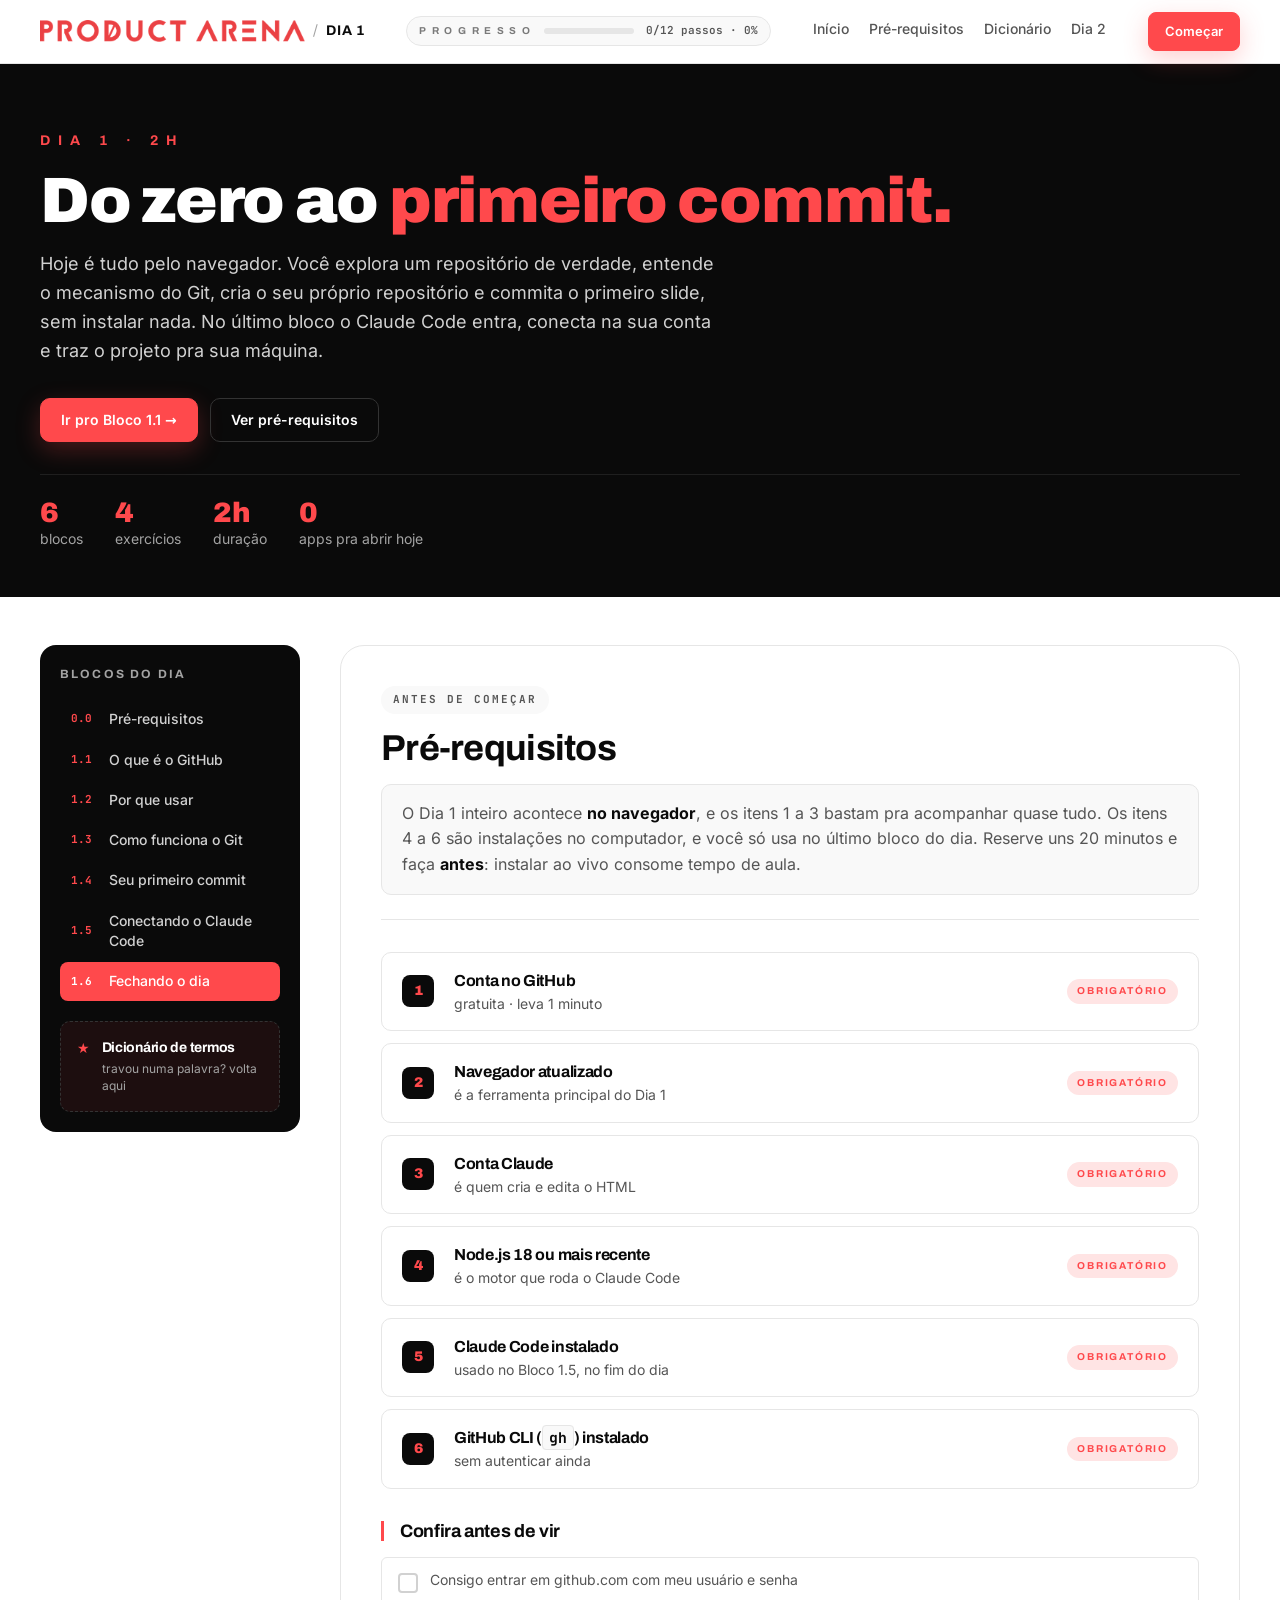
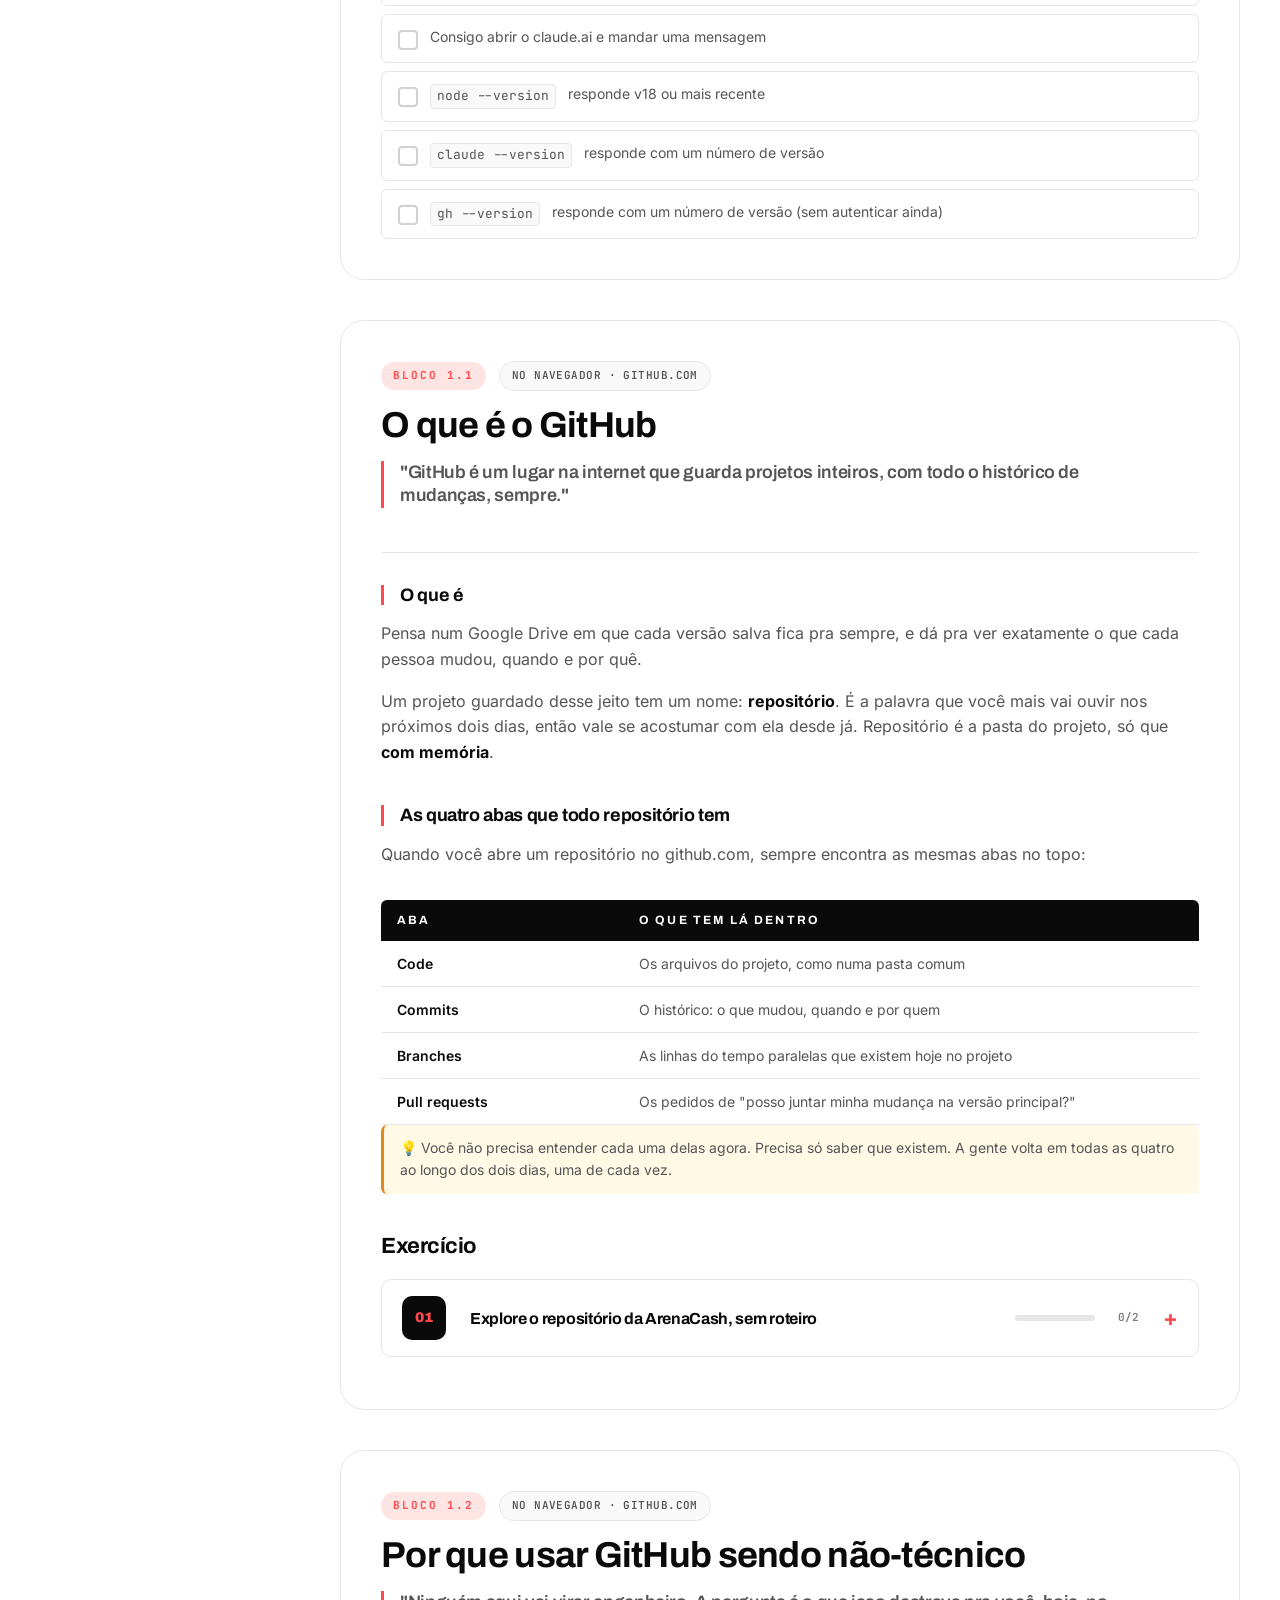
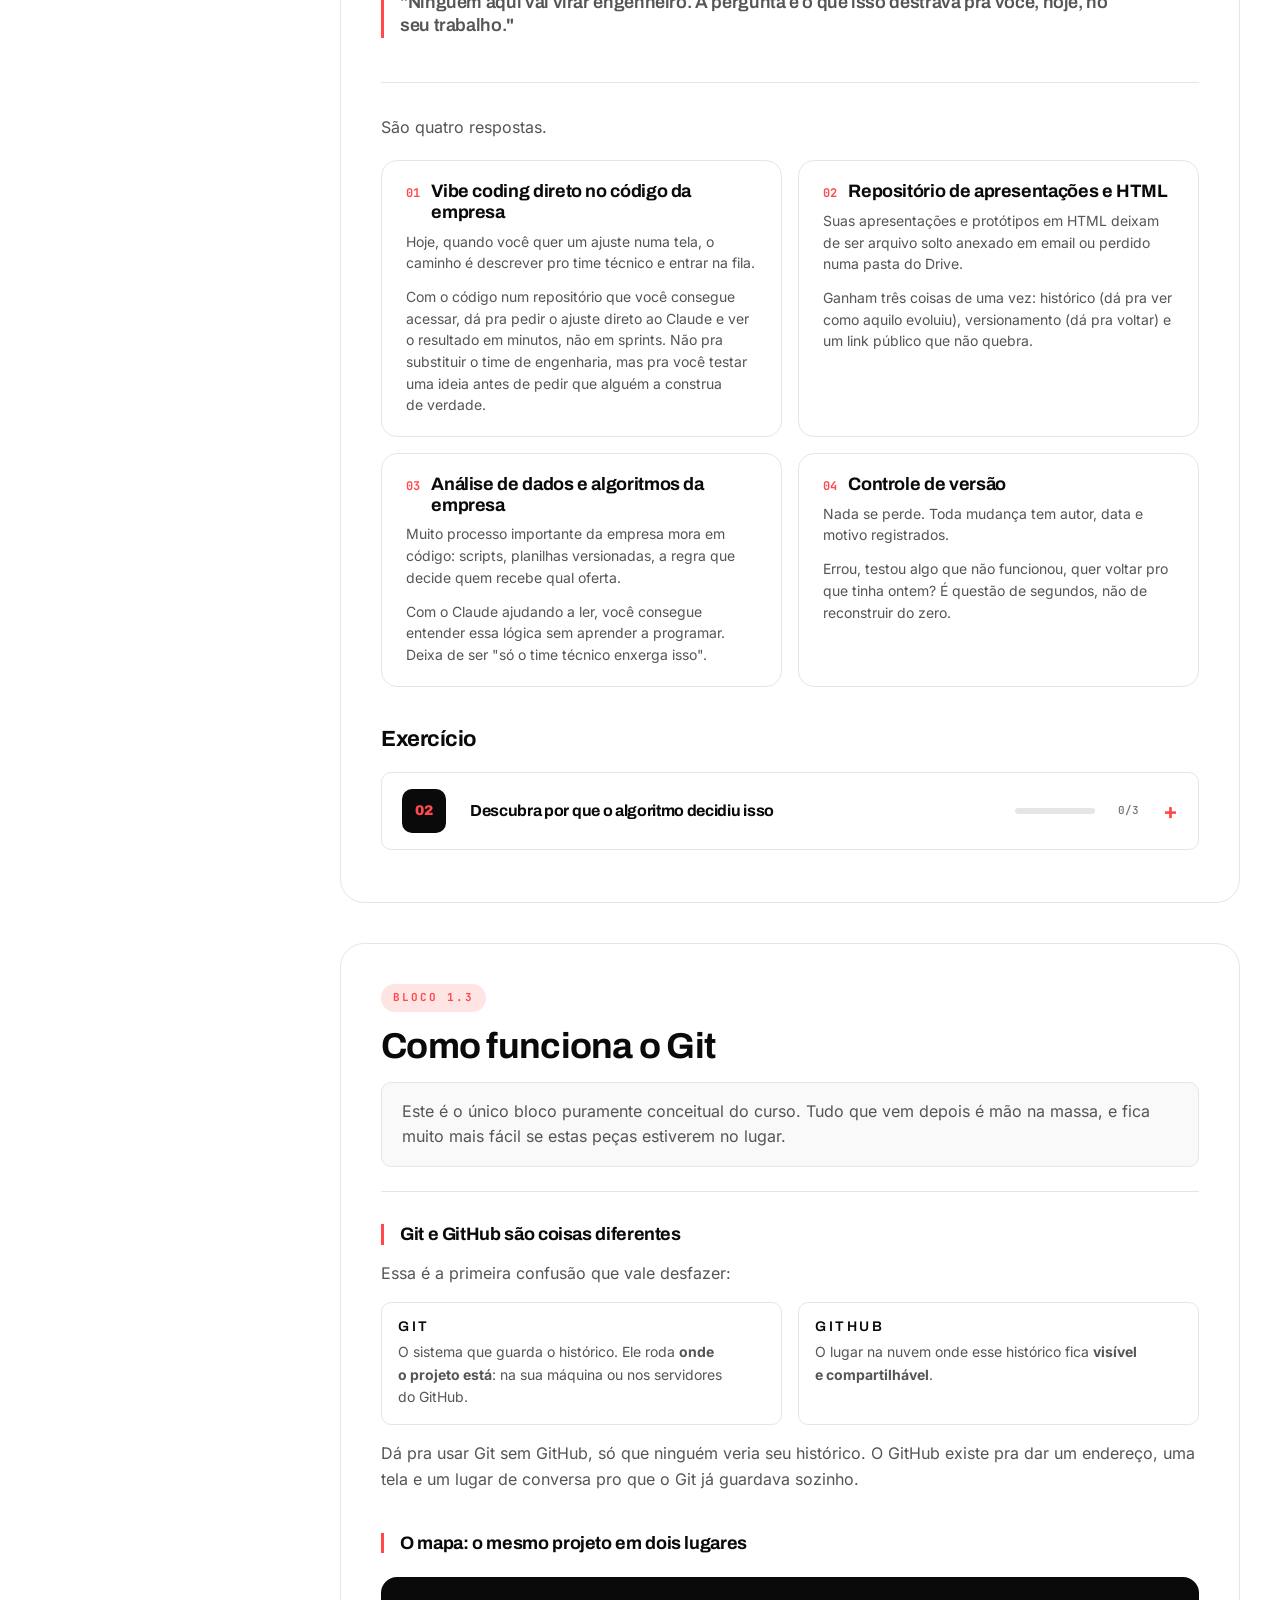
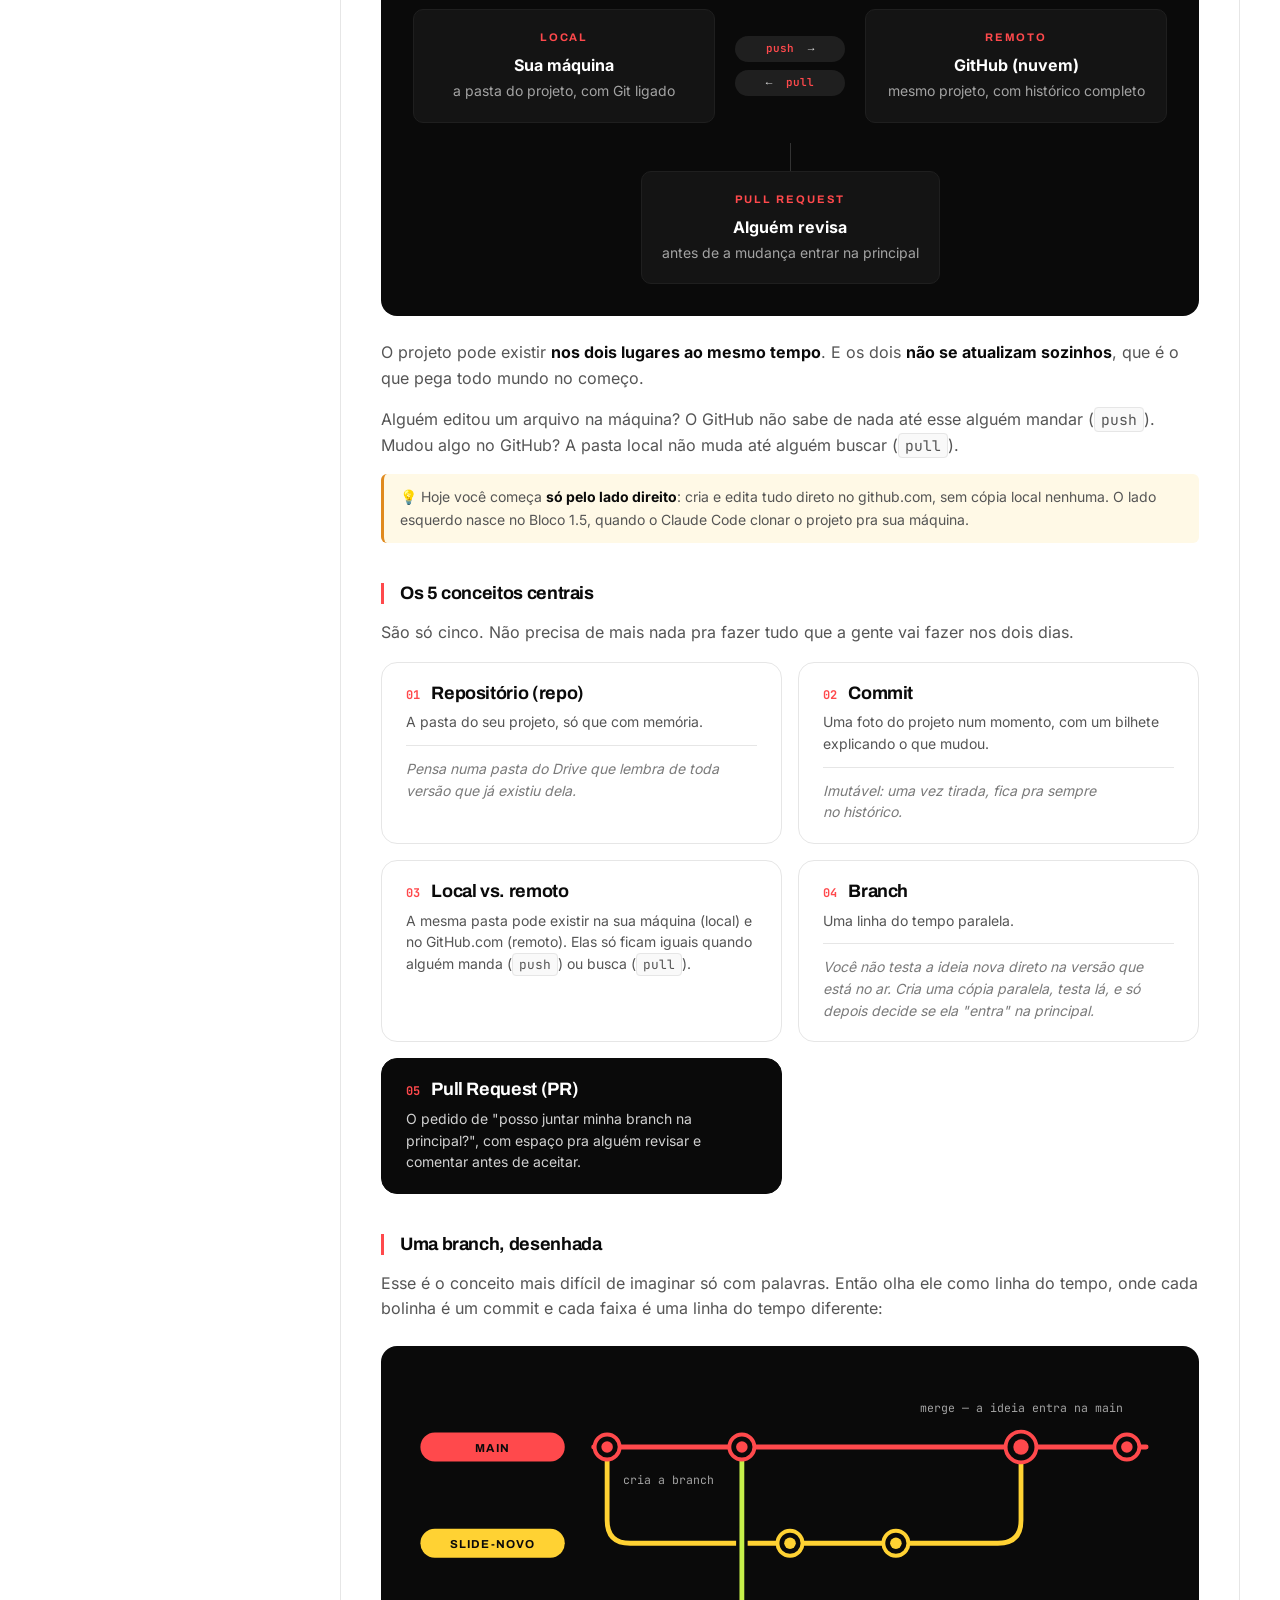
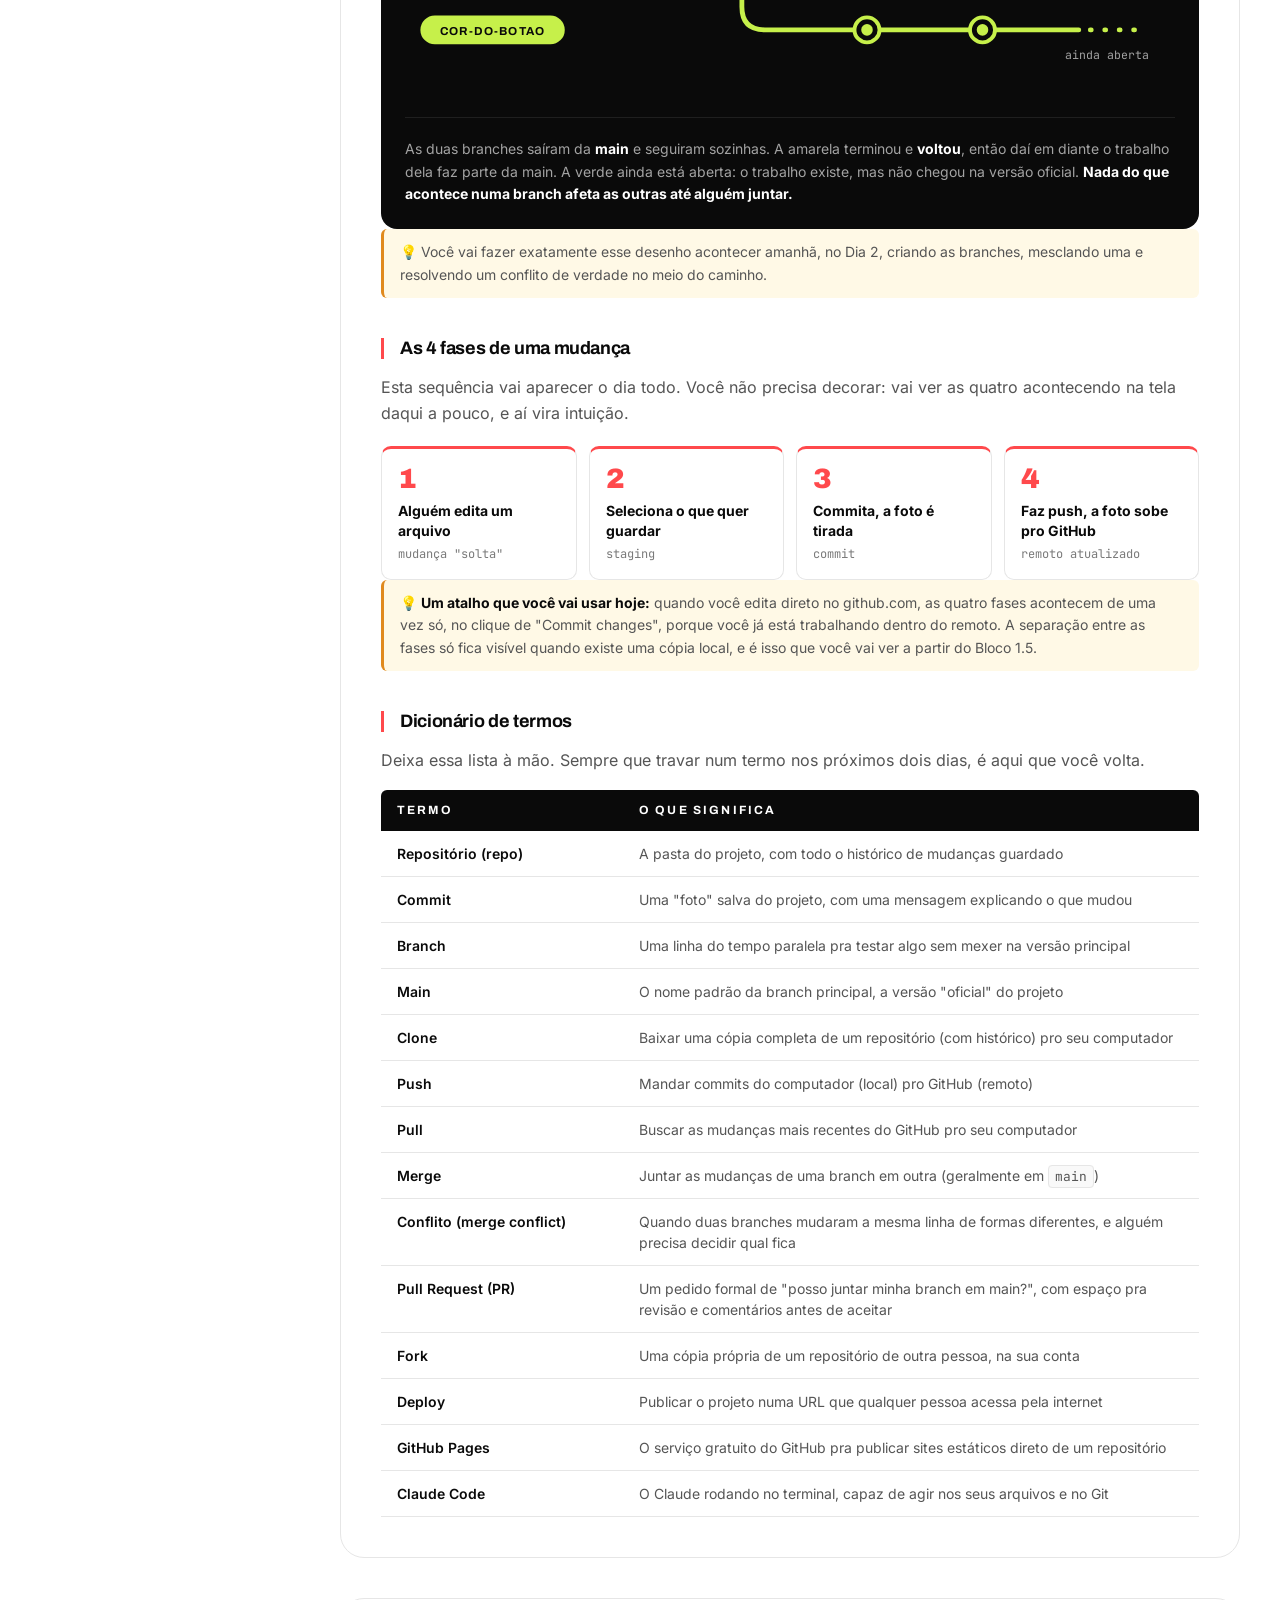
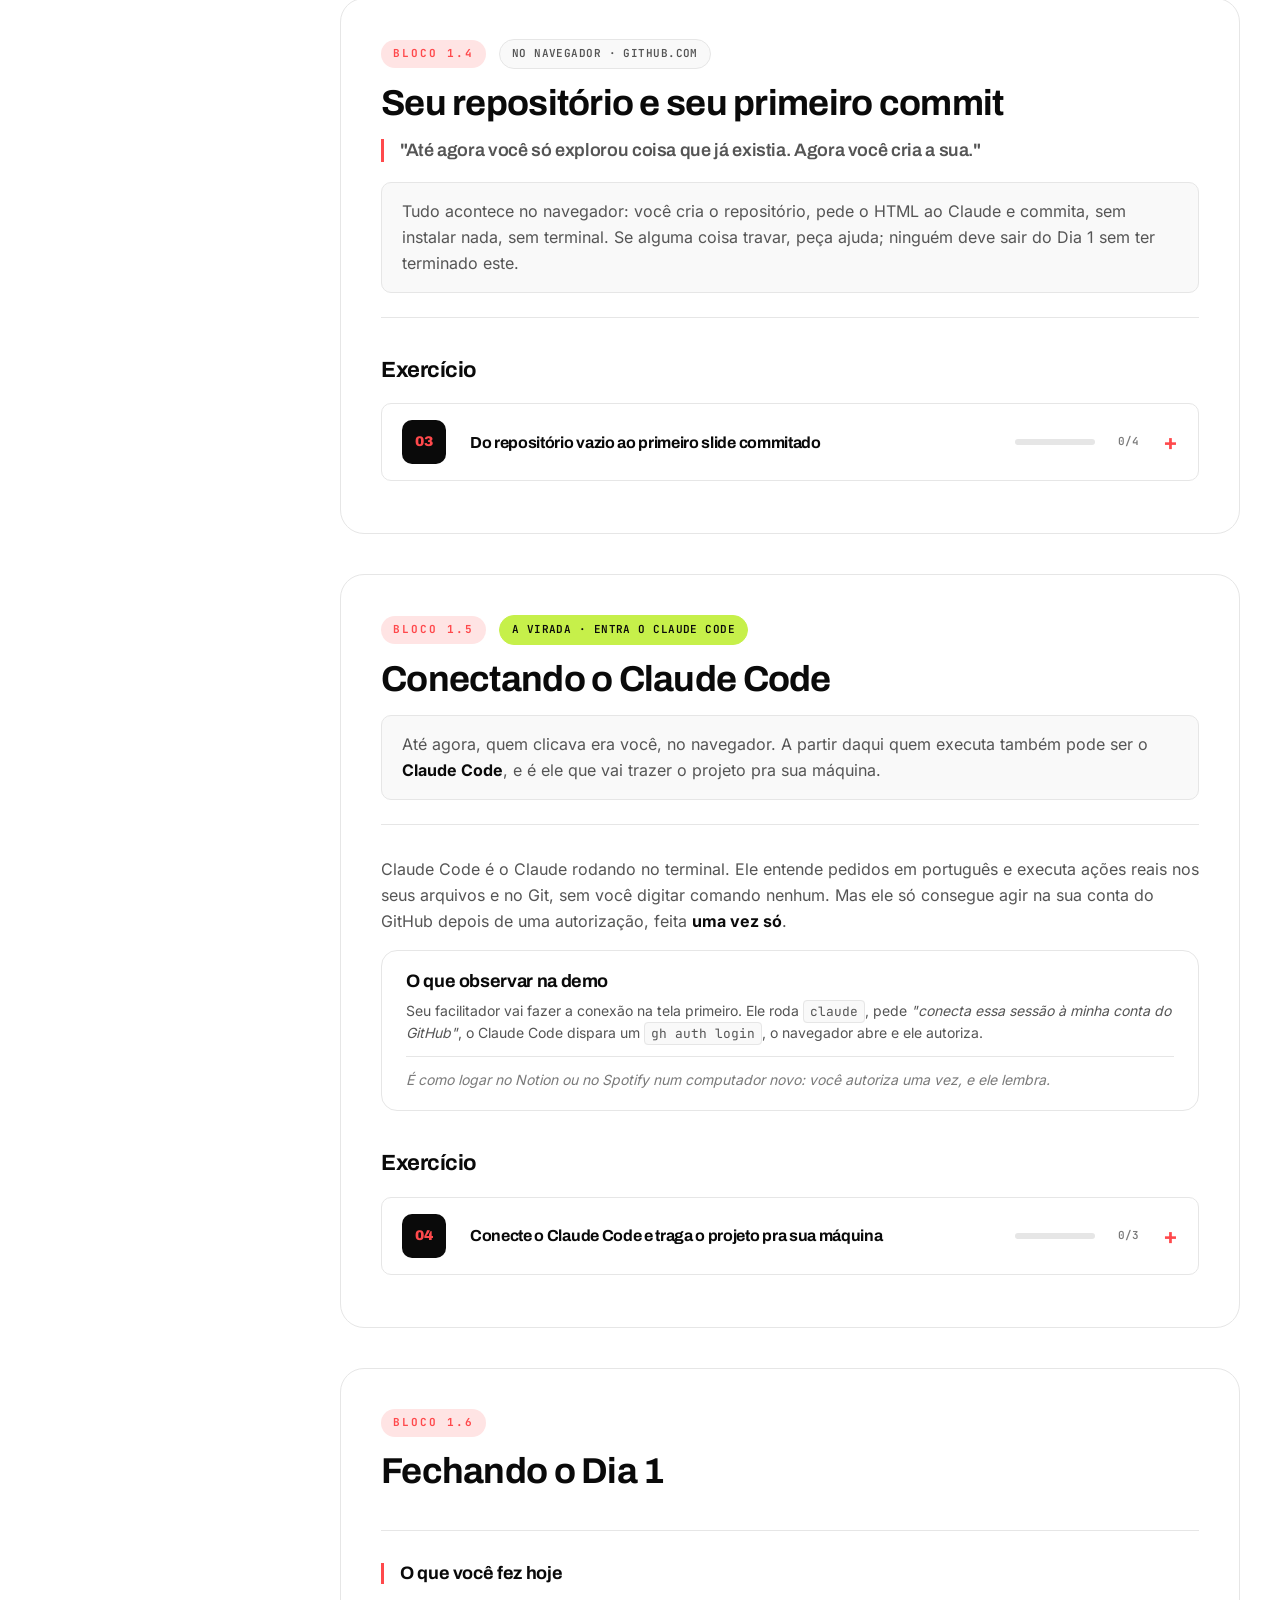
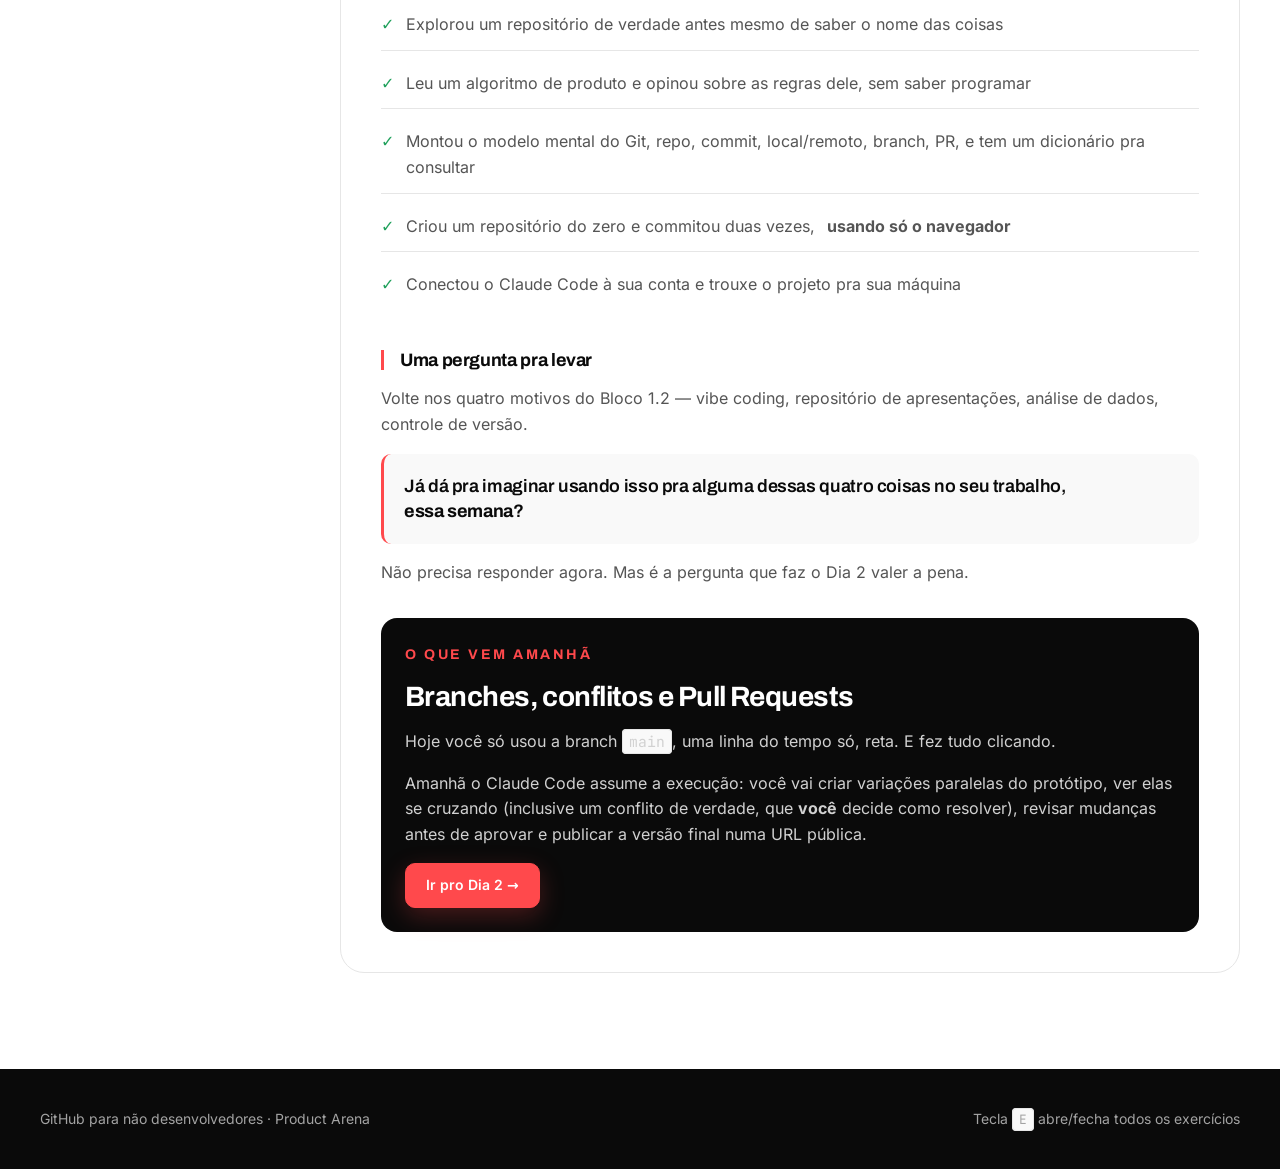
==== commit b7a6a240: "Renomeia o curso, tira tempos por atividade e revisa o texto NOME: "GitHub para Prototipacao" vira "" ====
--- a/site/dia-1.html
+++ b/site/dia-1.html
@@ -3,8 +3,8 @@
 <head>
 <meta charset="utf-8"/>
 <meta content="width=device-width, initial-scale=1.0" name="viewport"/>
-<title>Dia 1 — Do zero ao primeiro commit | GitHub para Prototipação</title>
-<meta name="description" content="Dia 1 do curso GitHub para Prototipação: tudo pelo navegador, do 'o que é o GitHub' até conectar o Claude Code."/>
+<title>Dia 1 — Do zero ao primeiro commit | GitHub para não desenvolvedores</title>
+<meta name="description" content="Dia 1 do curso GitHub para não desenvolvedores: tudo pelo navegador, do 'o que é o GitHub' até conectar o Claude Code."/>
 <link href="colors_and_type.css" rel="stylesheet"/>
 <link href="styles.css" rel="stylesheet"/>
 </head>
@@ -32,11 +32,11 @@
 <!-- HERO DO DIA -->
 <section class="day-hero">
   <div class="container">
-    <span class="pa-eyebrow pa-eyebrow--red">D I A &nbsp; 1 &nbsp; · &nbsp; ~ 2 h 2 0</span>
+    <span class="pa-eyebrow pa-eyebrow--red">D I A &nbsp; 1 &nbsp; · &nbsp; 2 h</span>
     <h1>Do zero ao <span class="accent">primeiro commit.</span></h1>
     <p class="day-hero-sub">
       Hoje é tudo pelo navegador. Você explora um repositório de verdade, entende o mecanismo do Git, cria
-      o seu próprio repositório e commita o primeiro slide — sem instalar nada. No último bloco o Claude
+      o seu próprio repositório e commita o primeiro slide, sem instalar nada. No último bloco o Claude
       Code entra, conecta na sua conta e traz o projeto pra sua máquina.
     </p>
     <div class="day-nav-links">
@@ -46,7 +46,7 @@
     <div class="day-hero-meta">
       <div><span class="num">6</span><span class="label">blocos</span></div>
       <div><span class="num">4</span><span class="label">exercícios</span></div>
-      <div><span class="num">~2h20</span><span class="label">duração</span></div>
+      <div><span class="num">2h</span><span class="label">duração</span></div>
       <div><span class="num">0</span><span class="label">apps pra abrir hoje</span></div>
     </div>
   </div>
@@ -84,7 +84,7 @@
       <div class="block-head">
         <span class="block-pill gray">Antes de começar</span>
         <h2>Pré-requisitos</h2>
-        <p class="block-obj">O Dia 1 inteiro acontece <strong>no navegador</strong> — os itens 1 a 3 bastam
+        <p class="block-obj">O Dia 1 inteiro acontece <strong>no navegador</strong>, e os itens 1 a 3 bastam
         pra acompanhar quase tudo. Os itens 4 a 6 são instalações no computador, e você só usa no último
         bloco do dia. Reserve uns 20 minutos e faça <strong>antes</strong>: instalar ao vivo consome tempo
         de aula.</p>
@@ -103,7 +103,7 @@
           </summary>
           <div class="step-body">
             <p>Crie uma conta gratuita em <a href="https://github.com/signup" rel="noopener" target="_blank">github.com/signup</a>.
-            Guarde seu usuário e senha — você vai usar nos dois dias.</p>
+            Guarde seu usuário e senha: você vai usar nos dois dias.</p>
           </div>
         </details>
 
@@ -117,7 +117,7 @@
             <span class="step-status required">Obrigatório</span>
           </summary>
           <div class="step-body">
-            <p>Chrome, Edge, Safari ou Firefox — qualquer um recente serve. Tudo que você faz hoje até o
+            <p>Chrome, Edge, Safari ou Firefox, qualquer um recente serve. Tudo que você faz hoje até o
             Bloco 1.5 acontece dentro dele: explorar repositório, ler código, criar arquivo e commitar.</p>
           </div>
         </details>
@@ -133,8 +133,7 @@
           </summary>
           <div class="step-body">
             <p>Você vai usar o <strong>Claude.ai</strong> (o chat normal, gratuito ou pago) pra pedir a
-            criação e a edição dos slides em HTML. Não precisa de plano pago pra este curso — o gratuito
-            atende. Se você já tiver Pro ou Max, melhor: evita esbarrar em limite de mensagens no meio de
+            criação e a edição dos slides em HTML. Não precisa de plano pago pra este curso: o gratuito atende. Se você já tiver Pro ou Max, melhor: evita esbarrar em limite de mensagens no meio de
             um exercício.</p>
             <p>Se não tem conta: <a href="https://claude.ai" rel="noopener" target="_blank">claude.ai</a>.</p>
           </div>
@@ -187,16 +186,13 @@
             <span class="step-status required">Obrigatório</span>
           </summary>
           <div class="step-body">
-            <p>O Claude Code usa a CLI do GitHub pra agir na sua conta — clonar, commitar, dar push, abrir
-            PR — sem você precisar abrir o navegador o tempo todo.</p>
+            <p>O Claude Code usa a CLI do GitHub pra agir na sua conta (clonar, commitar, dar push, abrir PR) sem você precisar abrir o navegador o tempo todo.</p>
             <ol>
               <li>Instale seguindo <a href="https://cli.github.com" rel="noopener" target="_blank">cli.github.com</a>
               (Mac: <code>brew install gh</code>; Windows: instalador do site)</li>
               <li>Confirme com <code>gh --version</code></li>
             </ol>
-            <p class="tip">⚠️ <strong>Não rode <code>gh auth login</code> ainda.</strong> A autenticação
-            acontece ao vivo, no Bloco 1.5 — é um dos momentos mais importantes do curso e faz mais sentido
-            guiada.</p>
+            <p class="tip">⚠️ <strong>Não rode <code>gh auth login</code> ainda.</strong> A autenticação acontece ao vivo, no Bloco 1.5, guiada pelo facilitador.</p>
           </div>
         </details>
 
@@ -215,20 +211,18 @@
     <!-- ============================================================ 1.1 -->
     <section class="block" id="bloco-1-1">
       <div class="block-head">
-        <span class="block-pill">Bloco 1.1 · ~15 min</span>
+        <span class="block-pill">Bloco 1.1</span>
         <span class="block-mode block-mode--mao">No navegador · github.com</span>
         <h2>O que é o GitHub</h2>
-        <p class="block-quote">"GitHub é um lugar na internet que guarda projetos inteiros — com todo o
+        <p class="block-quote">"GitHub é um lugar na internet que guarda projetos inteiros, com todo o
         histórico de mudanças, sempre."</p>
       </div>
 
       <div class="concept">
         <h3 class="concept-sub">O que é</h3>
-        <p>Pensa num Google Drive em que cada versão salva fica pra sempre, e dá pra ver exatamente o que
-        cada pessoa mudou, quando e por quê. É isso.</p>
+        <p>Pensa num Google Drive em que cada versão salva fica pra sempre, e dá pra ver exatamente o que cada pessoa mudou, quando e por quê.</p>
         <p>Um projeto guardado desse jeito tem um nome: <strong>repositório</strong>. É a palavra que você
-        mais vai ouvir nos próximos dois dias, então vale se acostumar com ela desde já — repositório é a
-        pasta do projeto, só que <strong>com memória</strong>.</p>
+        mais vai ouvir nos próximos dois dias, então vale se acostumar com ela desde já. Repositório é a pasta do projeto, só que <strong>com memória</strong>.</p>
       </div>
 
       <div class="concept">
@@ -249,8 +243,7 @@
           </table>
         </div>
 
-        <p class="tip">💡 Você não precisa entender cada uma delas agora. Precisa só saber que existem — a
-        gente volta em todas as quatro ao longo dos dois dias, uma de cada vez.</p>
+        <p class="tip">💡 Você não precisa entender cada uma delas agora. Precisa só saber que existem. A gente volta em todas as quatro ao longo dos dois dias, uma de cada vez.</p>
       </div>
 
       <div class="exercises">
@@ -260,11 +253,9 @@
           <summary>
             <span class="ex-num">01</span>
             <span class="ex-title">Explore o repositório da ArenaCash, sem roteiro</span>
-            <span class="ex-time">8 min</span>
           </summary>
           <div class="ex-body">
-            <p class="ex-intro">Este é o repositório da ArenaCash — a fintech fictícia que serve de cenário
-            pros exercícios. É um repositório com história de verdade: vários commits, duas branches abertas
+            <p class="ex-intro">Este é o repositório da ArenaCash, a fintech fictícia que serve de cenário pros exercícios. É um repositório com história de verdade: vários commits, duas branches abertas
             e Pull Requests.</p>
 
             <div class="link-cards">
@@ -281,7 +272,7 @@
             </div>
 
             <p>Abra os dois em abas separadas. Um é o código; o outro é o mesmo código publicado. No fim do
-            Dia 2 você vai ter esse mesmo par — repositório e página no ar — com o seu nome.</p>
+            Dia 2 você vai ter esse mesmo par, repositório e página no ar, com o seu nome.</p>
 
             <p class="ex-entrega"><strong>Não tem entregável neste exercício.</strong> O objetivo é você criar
             familiaridade antes da gente nomear as peças. Não tem resposta certa e não tem como errar.</p>
@@ -289,13 +280,12 @@
             <div class="step-block">
               <div class="step-block-head">
                 <span class="step-block-num">Passo 1</span>
-                <span class="step-block-time">5 min</span>
                 <h4 class="step-block-title">Navegue sozinho</h4>
               </div>
               <div class="step-block-body">
                 <p>Passe cinco minutos só explorando o repositório, sem explicação nenhuma. Clique em tudo que
                 parecer clicável: entre nas abas, abra um arquivo, clique num commit.</p>
-                <p>Enquanto navega, vá anotando — mentalmente ou num papel — duas coisas:</p>
+                <p>Enquanto navega, vá anotando (mentalmente ou num papel) duas coisas:</p>
                 <ul>
                   <li>o que você <strong>reconheceu</strong> (algo que lembra o Drive, o Notion, qualquer outra
                   ferramenta que você já usa)</li>
@@ -308,12 +298,11 @@
             <div class="step-block">
               <div class="step-block-head">
                 <span class="step-block-num">Passo 2</span>
-                <span class="step-block-time">3 min</span>
                 <h4 class="step-block-title">Compare impressões com a turma</h4>
               </div>
               <div class="step-block-body">
                 <p>Agora em grupo. Traga o que você anotou: o que pareceu familiar, o que pareceu esquisito.</p>
-                <p>É esperado que muita coisa ainda não faça sentido — você está vendo isso pela primeira vez, e
+                <p>É esperado que muita coisa ainda não faça sentido: você está vendo isso pela primeira vez, e
                 ninguém te explicou nada de propósito. <strong>As dúvidas que aparecerem aqui são exatamente o que
                 os dois próximos blocos vão responder.</strong></p>
               </div>
@@ -332,11 +321,10 @@
     <!-- ============================================================ 1.2 -->
     <section class="block" id="bloco-1-2">
       <div class="block-head">
-        <span class="block-pill">Bloco 1.2 · ~27 min</span>
+        <span class="block-pill">Bloco 1.2</span>
         <span class="block-mode block-mode--mao">No navegador · github.com</span>
         <h2>Por que usar GitHub sendo não-técnico</h2>
-        <p class="block-quote">"Ninguém aqui vai virar engenheiro. A pergunta não é 'como eu uso o GitHub do jeito
-        que um dev usaria' — é 'o que isso destrava pra mim, hoje, no meu trabalho'."</p>
+        <p class="block-quote">"Ninguém aqui vai virar engenheiro. A pergunta é o que isso destrava pra você, hoje, no seu trabalho."</p>
       </div>
 
       <div class="concept">
@@ -345,8 +333,7 @@
           <div class="concept-card">
             <h4><span class="n">01</span> Vibe coding direto no código da empresa</h4>
             <p>Hoje, quando você quer um ajuste numa tela, o caminho é descrever pro time técnico e entrar na fila.</p>
-            <p>Com o código num repositório que você consegue acessar, dá pra pedir o ajuste direto ao Claude e ver
-            o resultado em minutos — não em sprints. Não pra substituir o time de engenharia, mas pra você testar
+            <p>Com o código num repositório que você consegue acessar, dá pra pedir o ajuste direto ao Claude e ver o resultado em minutos, não em sprints. Não pra substituir o time de engenharia, mas pra você testar
             uma ideia antes de pedir que alguém a construa de verdade.</p>
           </div>
           <div class="concept-card">
@@ -366,8 +353,7 @@
           <div class="concept-card">
             <h4><span class="n">04</span> Controle de versão</h4>
             <p>Nada se perde. Toda mudança tem autor, data e motivo registrados.</p>
-            <p>Errou, testou algo que não funcionou, quer voltar pro que tinha ontem? É questão de segundos — não
-            de reconstruir do zero.</p>
+            <p>Errou, testou algo que não funcionou, quer voltar pro que tinha ontem? É questão de segundos, não de reconstruir do zero.</p>
           </div>
         </div>
       </div>
@@ -379,12 +365,11 @@
           <summary>
             <span class="ex-num">02</span>
             <span class="ex-title">Descubra por que o algoritmo decidiu isso</span>
-            <span class="ex-time">12 min</span>
           </summary>
           <div class="ex-body">
             <p class="ex-intro">O motivo <strong>03</strong> ali em cima é o mais abstrato dos quatro. Este
             exercício existe pra ele virar concreto: você vai usar um sistema da ArenaCash, estranhar o
-            resultado, e ir atrás da regra que causou aquilo — <strong>sem saber programar</strong>.</p>
+            resultado, e ir atrás da regra que causou aquilo, <strong>sem saber programar</strong>.</p>
 
             <p class="ex-entrega"><strong>Entregável:</strong> nenhum arquivo. Você sai daqui conseguindo
             explicar, em português, por que o simulador indicou o que indicou.</p>
@@ -392,18 +377,16 @@
             <div class="step-block">
               <div class="step-block-head">
                 <span class="step-block-num">Passo 1</span>
-                <span class="step-block-time">4 min</span>
                 <h4 class="step-block-title">Use o simulador e estranhe o resultado</h4>
               </div>
               <div class="step-block-body">
-                <p>A ArenaCash tem um simulador que pergunta três coisas — idade, salário e perfil de
-                investidor — e indica um produto:</p>
+                <p>A ArenaCash tem um simulador que pergunta idade, salário e perfil de investidor, e indica um produto:</p>
 
                 <div class="link-cards">
                   <a class="link-card" href="https://cauecm.github.io/ArenaCash/simulador.html" rel="noopener" target="_blank">
                     <span class="link-card-label">Abrir o simulador</span>
                     <span class="link-card-url">cauecm.github.io/ArenaCash/<wbr>simulador.html</span>
-                    <span class="link-card-desc">Funciona de verdade — a conta acontece no seu navegador</span>
+                    <span class="link-card-desc">Funciona de verdade, a conta acontece no seu navegador</span>
                   </a>
                 </div>
 
@@ -422,8 +405,8 @@
                   </table>
                 </div>
 
-                <p class="tip">💡 Olhe com atenção o <strong>caso B</strong>. A tela diz "pontuação de risco
-                calculada: <strong>6 de 6</strong>" — a pontuação máxima — e mesmo assim indica o produto
+                <p class="tip">💡 No <strong>caso B</strong>, a tela diz "pontuação de risco
+                calculada: <strong>6 de 6</strong>", a pontuação máxima, e mesmo assim indica o produto
                 mais conservador de todos. Guarde esse estranhamento.</p>
               </div>
             </div>
@@ -431,40 +414,38 @@
             <div class="step-block">
               <div class="step-block-head">
                 <span class="step-block-num">Passo 2</span>
-                <span class="step-block-time">5 min</span>
                 <h4 class="step-block-title">Vá até o código que tomou essa decisão</h4>
               </div>
               <div class="step-block-body">
-                <p>Aqui está o pulo do gato: <strong>o código está aberto</strong>. Ele mora no mesmo
+                <p><strong>O código está aberto.</strong> Ele mora no mesmo
                 repositório que você explorou no bloco anterior.</p>
                 <ol>
                   <li>Abra o repositório da ArenaCash no GitHub</li>
                   <li>Na aba <strong>Code</strong>, procure o arquivo <code>simulador.js</code> na lista</li>
-                  <li>Clique nele — o GitHub mostra o conteúdo direto no navegador, sem baixar nada</li>
+                  <li>Clique nele: o GitHub mostra o conteúdo direto no navegador, sem baixar nada</li>
                 </ol>
 
                 <div class="link-cards">
                   <a class="link-card" href="https://github.com/CaueCM/ArenaCash/blob/main/simulador.js" rel="noopener" target="_blank">
                     <span class="link-card-label">Atalho, se precisar</span>
                     <span class="link-card-url">github.com/CaueCM/ArenaCash/<wbr>blob/main/simulador.js</span>
-                    <span class="link-card-desc">O arquivo já aberto — mas tente achar navegando primeiro</span>
+                    <span class="link-card-desc">O arquivo já aberto, mas tente achar navegando primeiro</span>
                   </a>
                 </div>
 
                 <p class="tip">💡 <strong>Não tente entender tudo.</strong> O arquivo está dividido em cinco
                 partes numeradas, com títulos em português. Vá direto na parte <strong>3, "A decisão"</strong>,
-                e leia só os comentários — os blocos de texto que começam com <code>//</code>.</p>
+                e leia só os comentários, os blocos de texto que começam com <code>//</code>.</p>
               </div>
             </div>
 
             <div class="step-block">
               <div class="step-block-head">
                 <span class="step-block-num">Passo 3</span>
-                <span class="step-block-time">3 min</span>
                 <h4 class="step-block-title">Responda as três perguntas</h4>
               </div>
               <div class="step-block-body">
-                <p>Com o arquivo aberto, tente responder — em português, sem termo técnico:</p>
+                <p>Com o arquivo aberto, tente responder, em português e sem termo técnico:</p>
                 <ol>
                   <li>Por que o <strong>caso B</strong> recebeu o produto mais conservador, mesmo com
                   pontuação máxima? <em>(dica: procure a regra que o próprio código diz que "vem primeiro
@@ -474,7 +455,7 @@
                   <li>Você <strong>concorda</strong> com essas duas regras? Se o produto fosse seu, mudaria
                   alguma?</li>
                 </ol>
-                <p class="tip">💡 A pergunta 3 é a mais importante. Ler o código não é o objetivo — o
+                <p class="tip">💡 A pergunta 3 é a mais importante. Ler o código não é o objetivo, o
                 objetivo é <strong>conseguir opinar sobre uma decisão de produto</strong> que antes estava
                 trancada num arquivo que só o time técnico abria.</p>
               </div>
@@ -486,7 +467,7 @@
               um produto sem escrever uma linha de código, só lendo o que estava aberto no GitHub.</p>
               <p>Foi trabalhoso, e é pra ser mesmo. <strong>No Dia 2</strong>, com o Claude Code conectado à
               sua conta, você vai poder pedir <em>"explica em português o que esse arquivo faz e quais regras
-              podem gerar resultado estranho"</em> — e receber em segundos o que você acabou de garimpar em
+              podem gerar resultado estranho"</em>, e receber em segundos o que você acabou de garimpar em
               12 minutos. A diferença é que aí você <strong>sabe conferir se a resposta está certa</strong>.</p>
             </div>
           </div>
@@ -497,10 +478,9 @@
     <!-- ============================================================ 1.3 -->
     <section class="block" id="bloco-1-3">
       <div class="block-head">
-        <span class="block-pill">Bloco 1.3 · ~30 min</span>
+        <span class="block-pill">Bloco 1.3</span>
         <h2>Como funciona o Git</h2>
-        <p class="block-obj">Este é o único bloco puramente conceitual do curso. Tudo que vem depois é mão na
-        massa — mas fica muito mais fácil se estas peças estiverem no lugar.</p>
+        <p class="block-obj">Este é o único bloco puramente conceitual do curso. Tudo que vem depois é mão na massa, e fica muito mais fácil se estas peças estiverem no lugar.</p>
       </div>
 
       <div class="concept">
@@ -509,15 +489,14 @@
         <div class="two-col">
           <div class="pill-card">
             <h4>Git</h4>
-            <p>O sistema que guarda o histórico. Ele roda <strong>onde o projeto está</strong> — na sua
-            máquina ou nos servidores do GitHub.</p>
+            <p>O sistema que guarda o histórico. Ele roda <strong>onde o projeto está</strong>: na sua máquina ou nos servidores do GitHub.</p>
           </div>
           <div class="pill-card">
             <h4>GitHub</h4>
             <p>O lugar na nuvem onde esse histórico fica <strong>visível e compartilhável</strong>.</p>
           </div>
         </div>
-        <p style="margin-top: var(--s-4);">Dá pra usar Git sem GitHub — só que ninguém veria seu histórico. O
+        <p style="margin-top: var(--s-4);">Dá pra usar Git sem GitHub, só que ninguém veria seu histórico. O
         GitHub existe pra dar um endereço, uma tela e um lugar de conversa pro que o Git já guardava sozinho.</p>
       </div>
 
@@ -551,8 +530,7 @@
           </div>
         </div>
 
-        <p>O projeto pode existir <strong>nos dois lugares ao mesmo tempo</strong>. E — isso é o que pega todo
-        mundo no começo — os dois <strong>não se atualizam sozinhos</strong>.</p>
+        <p>O projeto pode existir <strong>nos dois lugares ao mesmo tempo</strong>. E os dois <strong>não se atualizam sozinhos</strong>, que é o que pega todo mundo no começo.</p>
         <p>Alguém editou um arquivo na máquina? O GitHub não sabe de nada até esse alguém mandar
         (<code>push</code>). Mudou algo no GitHub? A pasta local não muda até alguém buscar (<code>pull</code>).</p>
         <p class="tip">💡 Hoje você começa <strong>só pelo lado direito</strong>: cria e edita tudo direto no
@@ -595,8 +573,7 @@
 
       <div class="concept">
         <h3 class="concept-sub">Uma branch, desenhada</h3>
-        <p>Esse é o conceito mais difícil de imaginar só com palavras. Então olha ele como linha do tempo —
-        cada bolinha é um commit, cada faixa é uma linha do tempo diferente:</p>
+        <p>Esse é o conceito mais difícil de imaginar só com palavras. Então olha ele como linha do tempo, onde cada bolinha é um commit e cada faixa é uma linha do tempo diferente:</p>
 
         <figure class="branch-figure">
           <svg class="branch-diagram" viewBox="0 0 800 340" role="img" aria-labelledby="bd-titulo bd-desc">
@@ -656,21 +633,18 @@
           </svg>
 
           <figcaption>
-            As duas branches saíram da <strong>main</strong> e seguiram sozinhas. A amarela terminou e
-            <strong>voltou</strong> — daí em diante o trabalho dela faz parte da main. A verde ainda está aberta:
+            As duas branches saíram da <strong>main</strong> e seguiram sozinhas. A amarela terminou e <strong>voltou</strong>, então daí em diante o trabalho dela faz parte da main. A verde ainda está aberta:
             o trabalho existe, mas não chegou na versão oficial. <strong>Nada do que acontece numa branch afeta
             as outras até alguém juntar.</strong>
           </figcaption>
         </figure>
 
-        <p class="tip">💡 Você vai fazer exatamente esse desenho acontecer amanhã, no Dia 2 — criando as
-        branches, mesclando uma e resolvendo um conflito de verdade no meio do caminho.</p>
+        <p class="tip">💡 Você vai fazer exatamente esse desenho acontecer amanhã, no Dia 2, criando as branches, mesclando uma e resolvendo um conflito de verdade no meio do caminho.</p>
       </div>
 
       <div class="concept">
         <h3 class="concept-sub">As 4 fases de uma mudança</h3>
-        <p>Esta sequência vai aparecer o dia todo. Você não precisa decorar — vai ver as quatro acontecendo na
-        tela daqui a pouco, e aí vira intuição.</p>
+        <p>Esta sequência vai aparecer o dia todo. Você não precisa decorar: vai ver as quatro acontecendo na tela daqui a pouco, e aí vira intuição.</p>
         <div class="phases">
           <div class="phase">
             <span class="n">1</span>
@@ -684,17 +658,17 @@
           </div>
           <div class="phase">
             <span class="n">3</span>
-            <strong>Commita — a foto é tirada</strong>
+            <strong>Commita, a foto é tirada</strong>
             <span>commit</span>
           </div>
           <div class="phase">
             <span class="n">4</span>
-            <strong>Faz push — a foto sobe pro GitHub</strong>
+            <strong>Faz push, a foto sobe pro GitHub</strong>
             <span>remoto atualizado</span>
           </div>
         </div>
         <p class="tip">💡 <strong>Um atalho que você vai usar hoje:</strong> quando você edita direto no
-        github.com, as quatro fases acontecem de uma vez só, no clique de "Commit changes" — porque você já
+        github.com, as quatro fases acontecem de uma vez só, no clique de "Commit changes", porque você já
         está trabalhando dentro do remoto. A separação entre as fases só fica visível quando existe uma cópia
         local, e é isso que você vai ver a partir do Bloco 1.5.</p>
       </div>
@@ -711,7 +685,7 @@
             <tr><td>Repositório (repo)</td><td>A pasta do projeto, com todo o histórico de mudanças guardado</td></tr>
             <tr><td>Commit</td><td>Uma "foto" salva do projeto, com uma mensagem explicando o que mudou</td></tr>
             <tr><td>Branch</td><td>Uma linha do tempo paralela pra testar algo sem mexer na versão principal</td></tr>
-            <tr><td>Main</td><td>O nome padrão da branch principal — a versão "oficial" do projeto</td></tr>
+            <tr><td>Main</td><td>O nome padrão da branch principal, a versão "oficial" do projeto</td></tr>
             <tr><td>Clone</td><td>Baixar uma cópia completa de um repositório (com histórico) pro seu computador</td></tr>
             <tr><td>Push</td><td>Mandar commits do computador (local) pro GitHub (remoto)</td></tr>
             <tr><td>Pull</td><td>Buscar as mudanças mais recentes do GitHub pro seu computador</td></tr>
@@ -730,12 +704,12 @@
     <!-- ============================================================ 1.4 -->
     <section class="block" id="bloco-1-4">
       <div class="block-head">
-        <span class="block-pill">Bloco 1.4 · ~35 min</span>
+        <span class="block-pill">Bloco 1.4</span>
         <span class="block-mode block-mode--mao">No navegador · github.com</span>
         <h2>Seu repositório e seu primeiro commit</h2>
         <p class="block-quote">"Até agora você só explorou coisa que já existia. Agora você cria a sua."</p>
-        <p class="block-obj"><strong>É o exercício mais importante do dia.</strong> Tudo acontece no navegador:
-        você cria o repositório, pede o HTML ao Claude e commita — sem instalar nada, sem terminal. Se alguma
+        <p class="block-obj">Tudo acontece no navegador:
+        você cria o repositório, pede o HTML ao Claude e commita, sem instalar nada, sem terminal. Se alguma
         coisa travar, peça ajuda; ninguém deve sair do Dia 1 sem ter terminado este.</p>
       </div>
 
@@ -746,7 +720,6 @@
           <summary>
             <span class="ex-num">03</span>
             <span class="ex-title">Do repositório vazio ao primeiro slide commitado</span>
-            <span class="ex-time">35 min</span>
           </summary>
           <div class="ex-body">
             <p class="ex-intro"><strong>O cenário:</strong> você foi chamado pra prototipar uma nova campanha da
@@ -760,7 +733,6 @@
             <div class="step-block">
               <div class="step-block-head">
                 <span class="step-block-num">Passo 1</span>
-                <span class="step-block-time">6 min</span>
                 <h4 class="step-block-title">Crie o repositório no github.com</h4>
               </div>
               <div class="step-block-body">
@@ -768,11 +740,11 @@
                   <li>Logado no <a href="https://github.com/new" rel="noopener" target="_blank">github.com</a>,
                   clique no <strong>+</strong> no canto superior direito → <strong>New repository</strong></li>
                   <li>Repository name: <code>meu-prototipo-arenacash</code></li>
-                  <li>Escolha <strong>Public</strong> — precisa ser público pra publicar de graça no Dia 2</li>
+                  <li>Escolha <strong>Public</strong>, precisa ser público pra publicar de graça no Dia 2</li>
                   <li>Marque <strong>Add a README file</strong></li>
                   <li>Clique em <strong>Create repository</strong></li>
                 </ol>
-                <p class="tip">💡 Repare: o repositório já nasceu <strong>com um commit</strong>. Vá na aba
+                <p class="tip">💡 O repositório já nasceu <strong>com um commit</strong>. Vá na aba
                 <strong>Commits</strong> e veja — "Initial commit". A criação do README já foi uma foto.</p>
               </div>
             </div>
@@ -780,7 +752,6 @@
             <div class="step-block">
               <div class="step-block-head">
                 <span class="step-block-num">Passo 2</span>
-                <span class="step-block-time">12 min</span>
                 <h4 class="step-block-title">Peça o primeiro slide ao Claude</h4>
               </div>
               <div class="step-block-body">
@@ -790,12 +761,12 @@
                   <div class="prompt-box-head">Prompt · copie e cole</div>
                   <p>Cria um arquivo HTML de uma apresentação de slides simples, com CSS embutido no mesmo arquivo
                   (sem arquivos separados). O primeiro slide deve ser uma capa para a campanha "Indique um amigo e
-                  ganhe R$ 50" da ArenaCash — fintech com visual moderno, cores azul e branco. Inclua título grande,
+                  ganhe R$ 50" da ArenaCash, fintech com visual moderno, cores azul e branco. Inclua título grande,
                   um subtítulo e um botão "Saiba mais". Não precisa de JavaScript ainda, só um slide por enquanto.
                   Me devolve o código completo do arquivo.</p>
                 </div>
                 <p>O Claude mostra o slide <strong>renderizado ali mesmo</strong>, ao lado do código. Olhe se ficou
-                bom antes de seguir — se quiser mudar cor, texto ou tamanho, peça agora, no chat. É muito mais
+                bom antes de seguir, se quiser mudar cor, texto ou tamanho, peça agora, no chat. É muito mais
                 rápido do que corrigir depois de commitar.</p>
                 <p>Quando estiver satisfeito, <strong>copie o código completo</strong>.</p>
               </div>
@@ -804,7 +775,6 @@
             <div class="step-block">
               <div class="step-block-head">
                 <span class="step-block-num">Passo 3</span>
-                <span class="step-block-time">12 min</span>
                 <h4 class="step-block-title">Crie o arquivo e commite, tudo no navegador</h4>
               </div>
               <div class="step-block-body">
@@ -829,14 +799,13 @@
             <div class="step-block">
               <div class="step-block-head">
                 <span class="step-block-num">Passo 4</span>
-                <span class="step-block-time">5 min</span>
                 <h4 class="step-block-title">Faça uma segunda mudança e veja o histórico crescer</h4>
               </div>
               <div class="step-block-body">
                 <p>Um commit só não mostra pra que serve o histórico. Faça mais um:</p>
                 <ol>
                   <li>Abra o <code>index.html</code> no github.com e clique no <strong>lápis</strong> (Edit this file)</li>
-                  <li>Mude alguma coisa pequena e visível — o texto do botão, por exemplo</li>
+                  <li>Mude alguma coisa pequena e visível, o texto do botão, por exemplo</li>
                   <li>Commite com a mensagem: <code>ajusta o texto do botao</code></li>
                   <li>Vá na aba <strong>Commits</strong> e clique no commit que você acabou de fazer</li>
                 </ol>
@@ -853,7 +822,7 @@
               <span class="pa-eyebrow">O que fixar</span>
               <p>Você versionou um projeto sem instalar nada. Isso já é útil por si só: dá pra manter
               apresentação, protótipo e documento com histórico completo <strong>usando só o navegador</strong>.</p>
-              <p>O que falta é o outro lado do mapa — a cópia na sua máquina. É ela que destrava trabalhar
+              <p>O que falta é o outro lado do mapa, a cópia na sua máquina. É ela que destrava trabalhar
               offline, ver o resultado renderizado e, principalmente, deixar o <strong>Claude Code</strong> agir
               no projeto. É o próximo bloco.</p>
             </div>
@@ -865,17 +834,17 @@
     <!-- ============================================================ 1.5 -->
     <section class="block" id="bloco-1-5">
       <div class="block-head">
-        <span class="block-pill">Bloco 1.5 · ~25 min</span>
+        <span class="block-pill">Bloco 1.5</span>
         <span class="block-mode block-mode--claude">A virada · entra o Claude Code</span>
         <h2>Conectando o Claude Code</h2>
         <p class="block-obj">Até agora, quem clicava era você, no navegador. A partir daqui quem executa também
-        pode ser o <strong>Claude Code</strong> — e é ele que vai trazer o projeto pra sua máquina.</p>
+        pode ser o <strong>Claude Code</strong>, e é ele que vai trazer o projeto pra sua máquina.</p>
       </div>
 
       <div class="concept">
         <p>Claude Code é o Claude rodando no terminal. Ele entende pedidos em português e executa ações reais
         nos seus arquivos e no Git, sem você digitar comando nenhum. Mas ele só consegue agir na sua conta do
-        GitHub depois de uma autorização — feita <strong>uma vez só</strong>.</p>
+        GitHub depois de uma autorização, feita <strong>uma vez só</strong>.</p>
 
         <div class="concept-card">
           <h4>O que observar na demo</h4>
@@ -894,10 +863,9 @@
           <summary>
             <span class="ex-num">04</span>
             <span class="ex-title">Conecte o Claude Code e traga o projeto pra sua máquina</span>
-            <span class="ex-time">20 min</span>
           </summary>
           <div class="ex-body">
-            <p class="ex-intro">No fim deste exercício o seu projeto existe em <strong>dois lugares</strong> — e
+            <p class="ex-intro">No fim deste exercício o seu projeto existe em <strong>dois lugares</strong>, e
             você vai ver, com os próprios olhos, o slide que até agora só existia como código.</p>
 
             <p class="ex-entrega"><strong>Entregável:</strong> Claude Code autenticado na sua conta e o
@@ -906,7 +874,6 @@
             <div class="step-block">
               <div class="step-block-head">
                 <span class="step-block-num">Passo 1</span>
-                <span class="step-block-time">7 min</span>
                 <h4 class="step-block-title">Abra o Claude Code e conecte à sua conta</h4>
               </div>
               <div class="step-block-body">
@@ -928,7 +895,6 @@
             <div class="step-block">
               <div class="step-block-head">
                 <span class="step-block-num">Passo 2</span>
-                <span class="step-block-time">6 min</span>
                 <h4 class="step-block-title">Peça pra ele clonar o seu repositório</h4>
               </div>
               <div class="step-block-body">
@@ -941,21 +907,19 @@
                 isso, a conexão do Passo 1 funcionou.</p>
                 <p>Agora abra essa pasta no Finder (Mac) ou no Explorador (Windows) e dê <strong>duplo clique no
                 <code>index.html</code></strong>.</p>
-                <p class="tip">💡 <strong>Este é o momento do dia.</strong> O slide abre no navegador,
-                renderizado — e continua funcionando se você desligar o wi-fi. Não é um site: é um arquivo no seu
-                computador. O mesmo arquivo que também está no GitHub.</p>
+                <p class="tip">💡 O slide abre no navegador,
+                renderizado, e continua funcionando se você desligar o wi-fi. É um arquivo no seu computador, não um site. O mesmo arquivo que também está no GitHub.</p>
               </div>
             </div>
 
             <div class="step-block">
               <div class="step-block-head">
                 <span class="step-block-num">Passo 3</span>
-                <span class="step-block-time">7 min</span>
                 <h4 class="step-block-title">Os três lugares onde um projeto vive</h4>
               </div>
               <div class="step-block-body">
                 <p>Agora que existe uma cópia local, dá pra ver o mapa inteiro. Um projeto publicado vive em até
-                três instâncias — e elas <strong>não são cópias automáticas uma da outra</strong>:</p>
+                três instâncias, e elas <strong>não são cópias automáticas uma da outra</strong>:</p>
 
                 <figure class="instancias-figura">
                   <div class="instancias">
@@ -994,8 +958,7 @@
                   </div>
                   <figcaption>
                     <strong>Hoje você tem as duas primeiras.</strong> A terceira nasce amanhã, no Dia 2, quando
-                    você ligar o GitHub Pages. Repare na direção das setas: entre local e remoto o trânsito é nos
-                    dois sentidos; do remoto pro ar é só de ida — <strong>ninguém edita o site publicado, edita-se
+                    você ligar o GitHub Pages. Entre local e remoto o trânsito é nos dois sentidos; do remoto pro ar é só de ida — <strong>ninguém edita o site publicado, edita-se
                     o repositório</strong>.
                   </figcaption>
                 </figure>
@@ -1007,7 +970,7 @@
                       <tr><th>Instância</th><th>Endereço</th><th>Some se cair a internet?</th></tr>
                     </thead>
                     <tbody>
-                      <tr><td>Local</td><td>a pasta clonada na sua máquina</td><td>Não — continua funcionando</td></tr>
+                      <tr><td>Local</td><td>a pasta clonada na sua máquina</td><td>Não, continua funcionando</td></tr>
                       <tr>
                         <td>Remoto</td>
                         <td><a href="https://github.com/CaueCM/ArenaCash" rel="noopener" target="_blank">github.com/CaueCM/ArenaCash</a></td>
@@ -1029,7 +992,7 @@
               <p>Essa autorização é feita <strong>uma vez só</strong>. Nas próximas conversas com o Claude Code
               neste computador, ele já lembra que está conectado à sua conta.</p>
               <p>E agora você tem as duas pontas do mapa do Bloco 1.3: a pasta local e o repositório remoto.
-              <strong>É com essas duas que o Dia 2 inteiro acontece</strong> — branches, conflitos e Pull
+              <strong>É com essas duas que o Dia 2 inteiro acontece</strong>, branches, conflitos e Pull
               Requests, todos pedidos ao Claude Code.</p>
             </div>
           </div>
@@ -1040,7 +1003,7 @@
     <!-- ============================================================ 1.6 -->
     <section class="block" id="bloco-1-6">
       <div class="block-head">
-        <span class="block-pill">Bloco 1.6 · ~10 min</span>
+        <span class="block-pill">Bloco 1.6</span>
         <h2>Fechando o Dia 1</h2>
       </div>
 
@@ -1049,7 +1012,7 @@
         <ul class="recap-list">
           <li>Explorou um repositório de verdade antes mesmo de saber o nome das coisas</li>
           <li>Leu um algoritmo de produto e opinou sobre as regras dele, sem saber programar</li>
-          <li>Montou o modelo mental do Git — repo, commit, local/remoto, branch, PR — e tem um dicionário pra consultar</li>
+          <li>Montou o modelo mental do Git, repo, commit, local/remoto, branch, PR, e tem um dicionário pra consultar</li>
           <li>Criou um repositório do zero e commitou duas vezes, <strong>usando só o navegador</strong></li>
           <li>Conectou o Claude Code à sua conta e trouxe o projeto pra sua máquina</li>
         </ul>
@@ -1066,7 +1029,7 @@
         <div class="next-day">
           <span class="pa-eyebrow">O que vem amanhã</span>
           <h3>Branches, conflitos e Pull Requests</h3>
-          <p>Hoje você só usou a branch <code>main</code> — uma linha do tempo só, reta. E fez tudo clicando.</p>
+          <p>Hoje você só usou a branch <code>main</code>, uma linha do tempo só, reta. E fez tudo clicando.</p>
           <p>Amanhã o Claude Code assume a execução: você vai criar variações paralelas do protótipo, ver elas se
           cruzando (inclusive um conflito de verdade, que <strong>você</strong> decide como resolver), revisar
           mudanças antes de aprovar e publicar a versão final numa URL pública.</p>
@@ -1082,7 +1045,7 @@
 
 <footer class="site-footer">
   <div class="container">
-    <span>GitHub para Prototipação · Product Arena</span>
+    <span>GitHub para não desenvolvedores · Product Arena</span>
     <span>Tecla <code>E</code> abre/fecha todos os exercícios</span>
   </div>
 </footer>
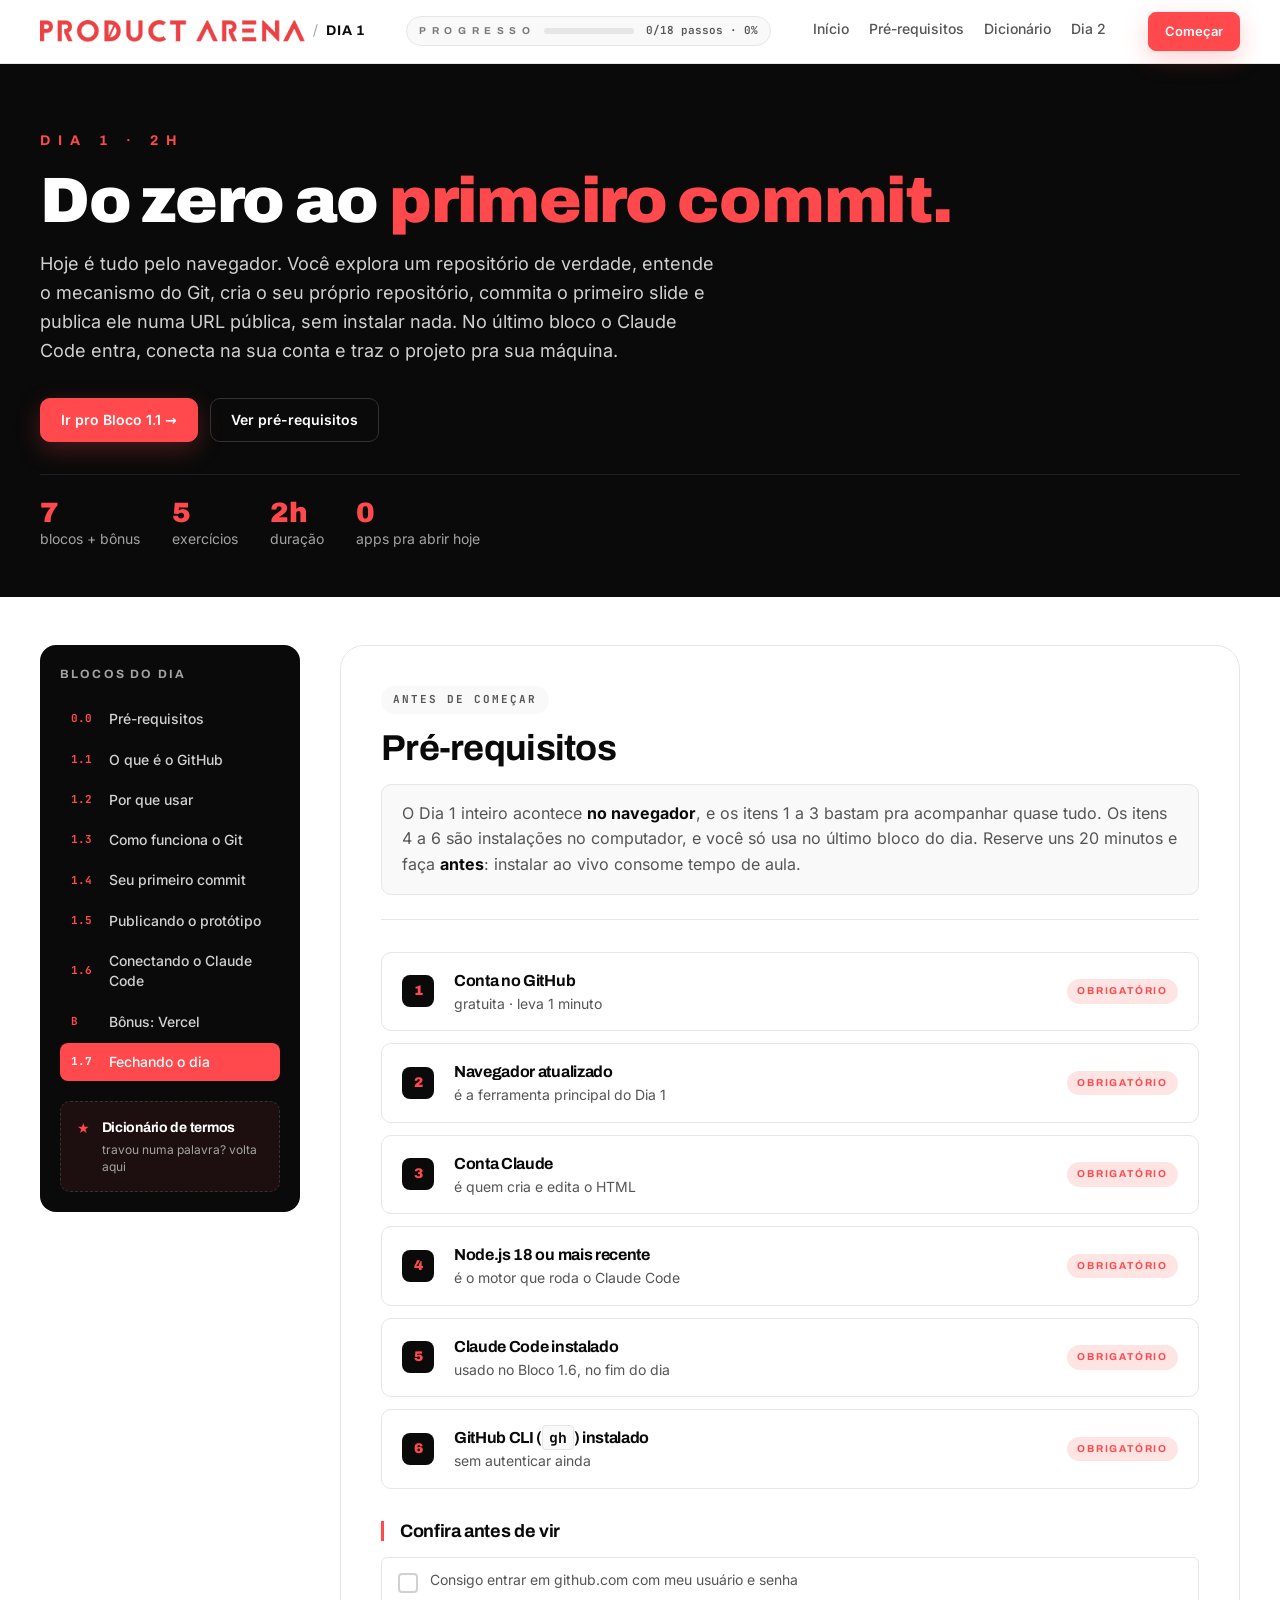
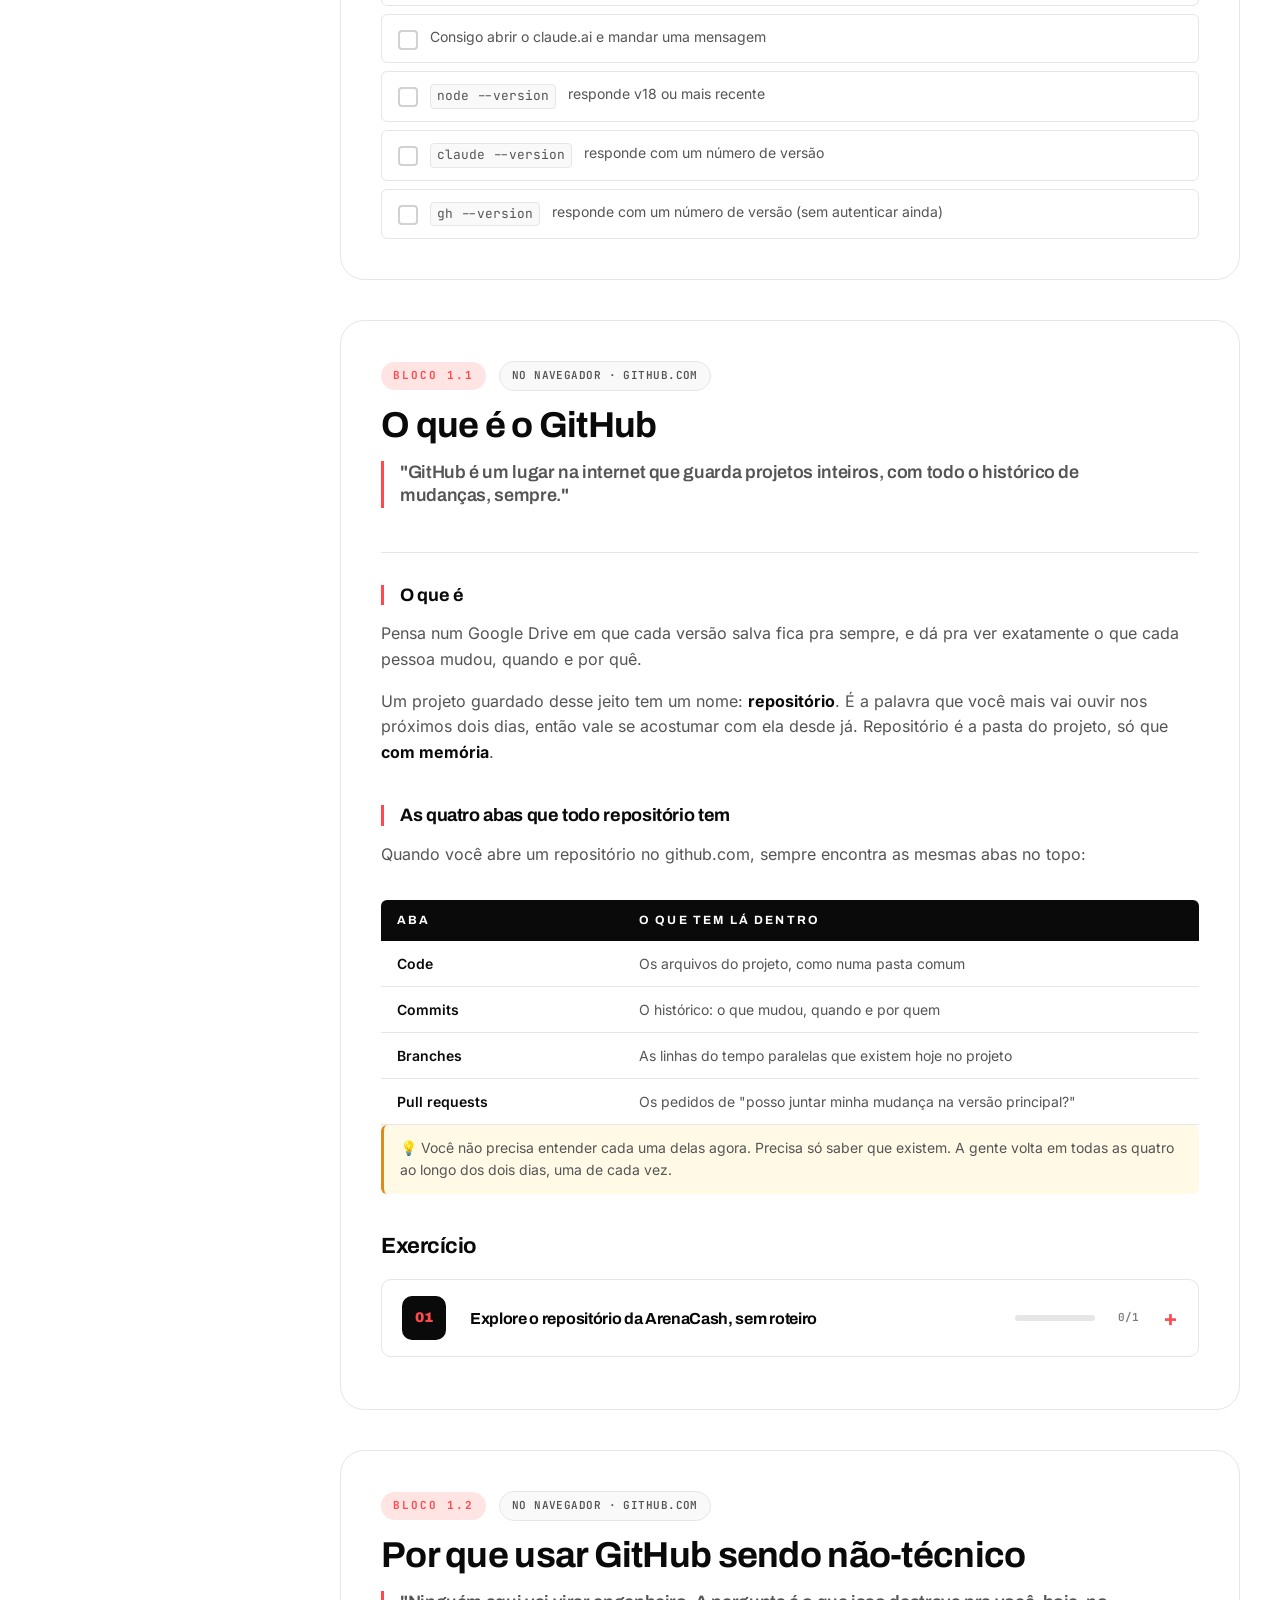
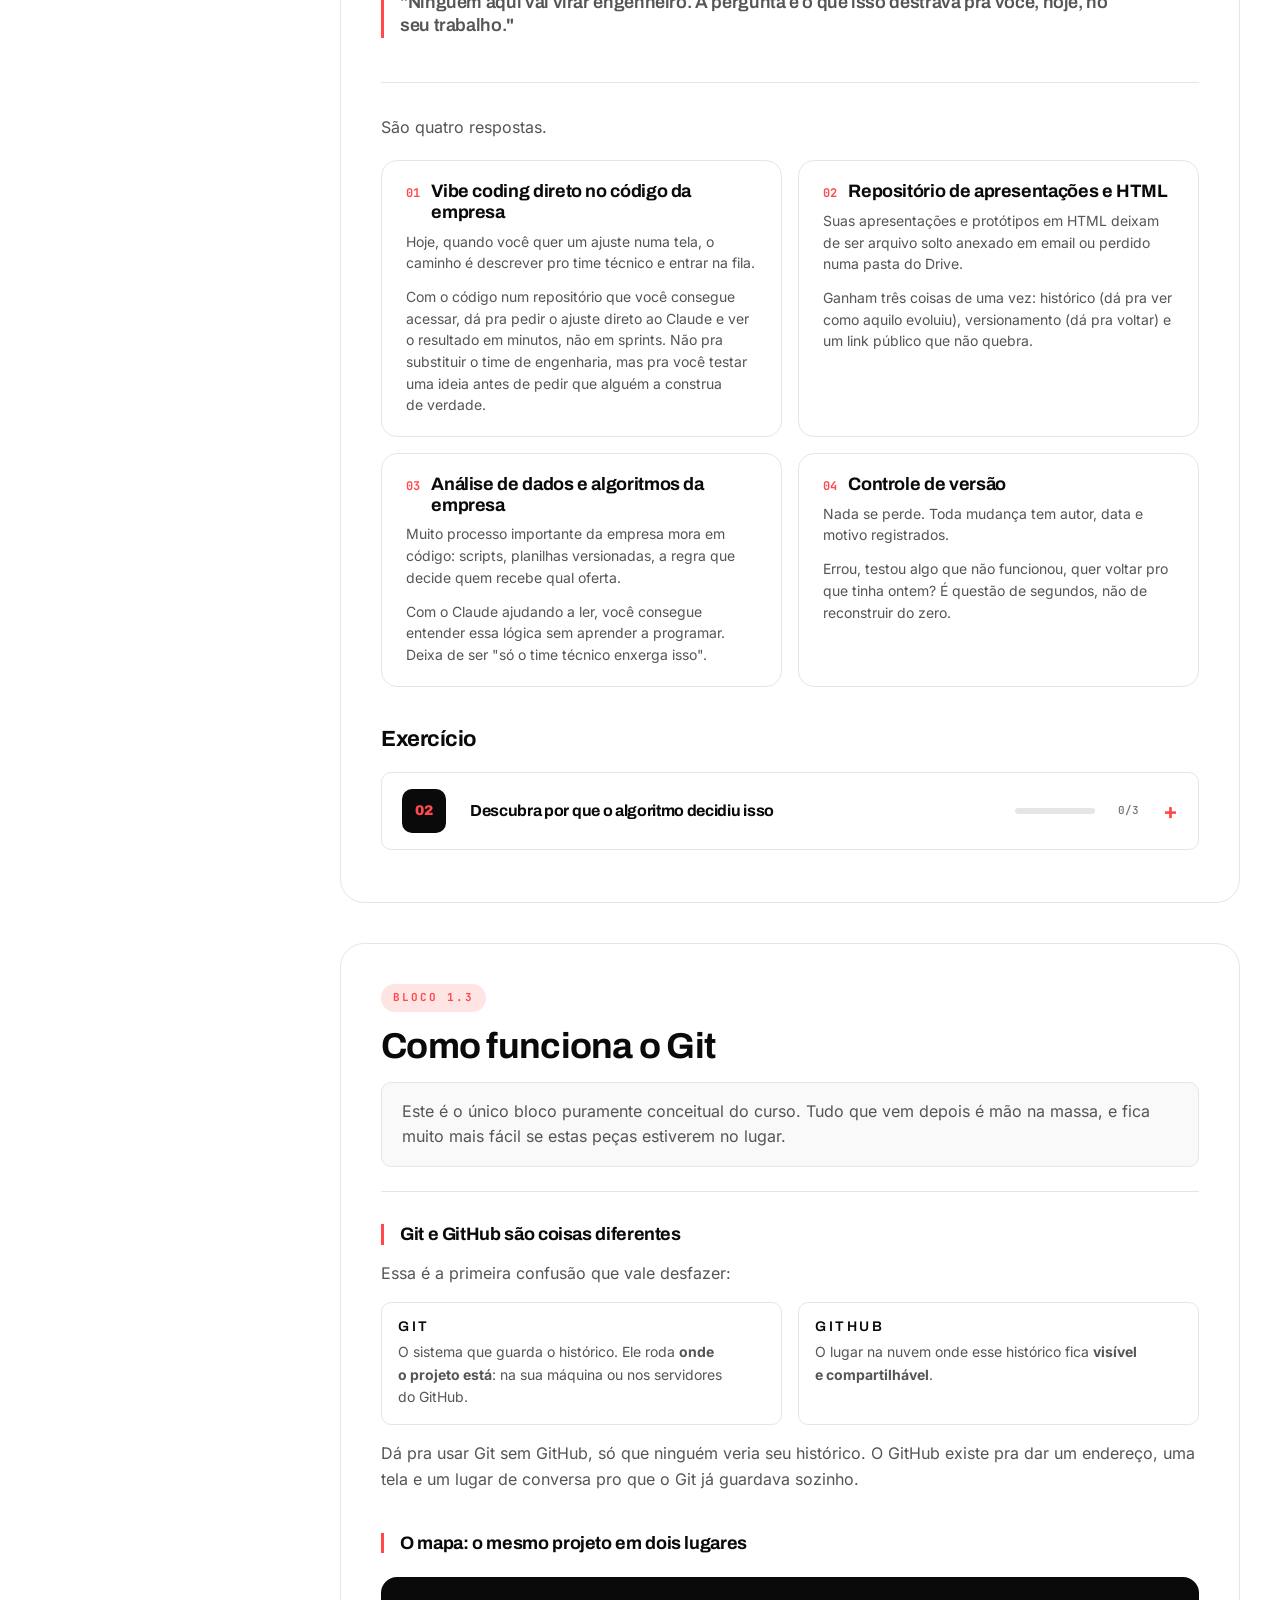
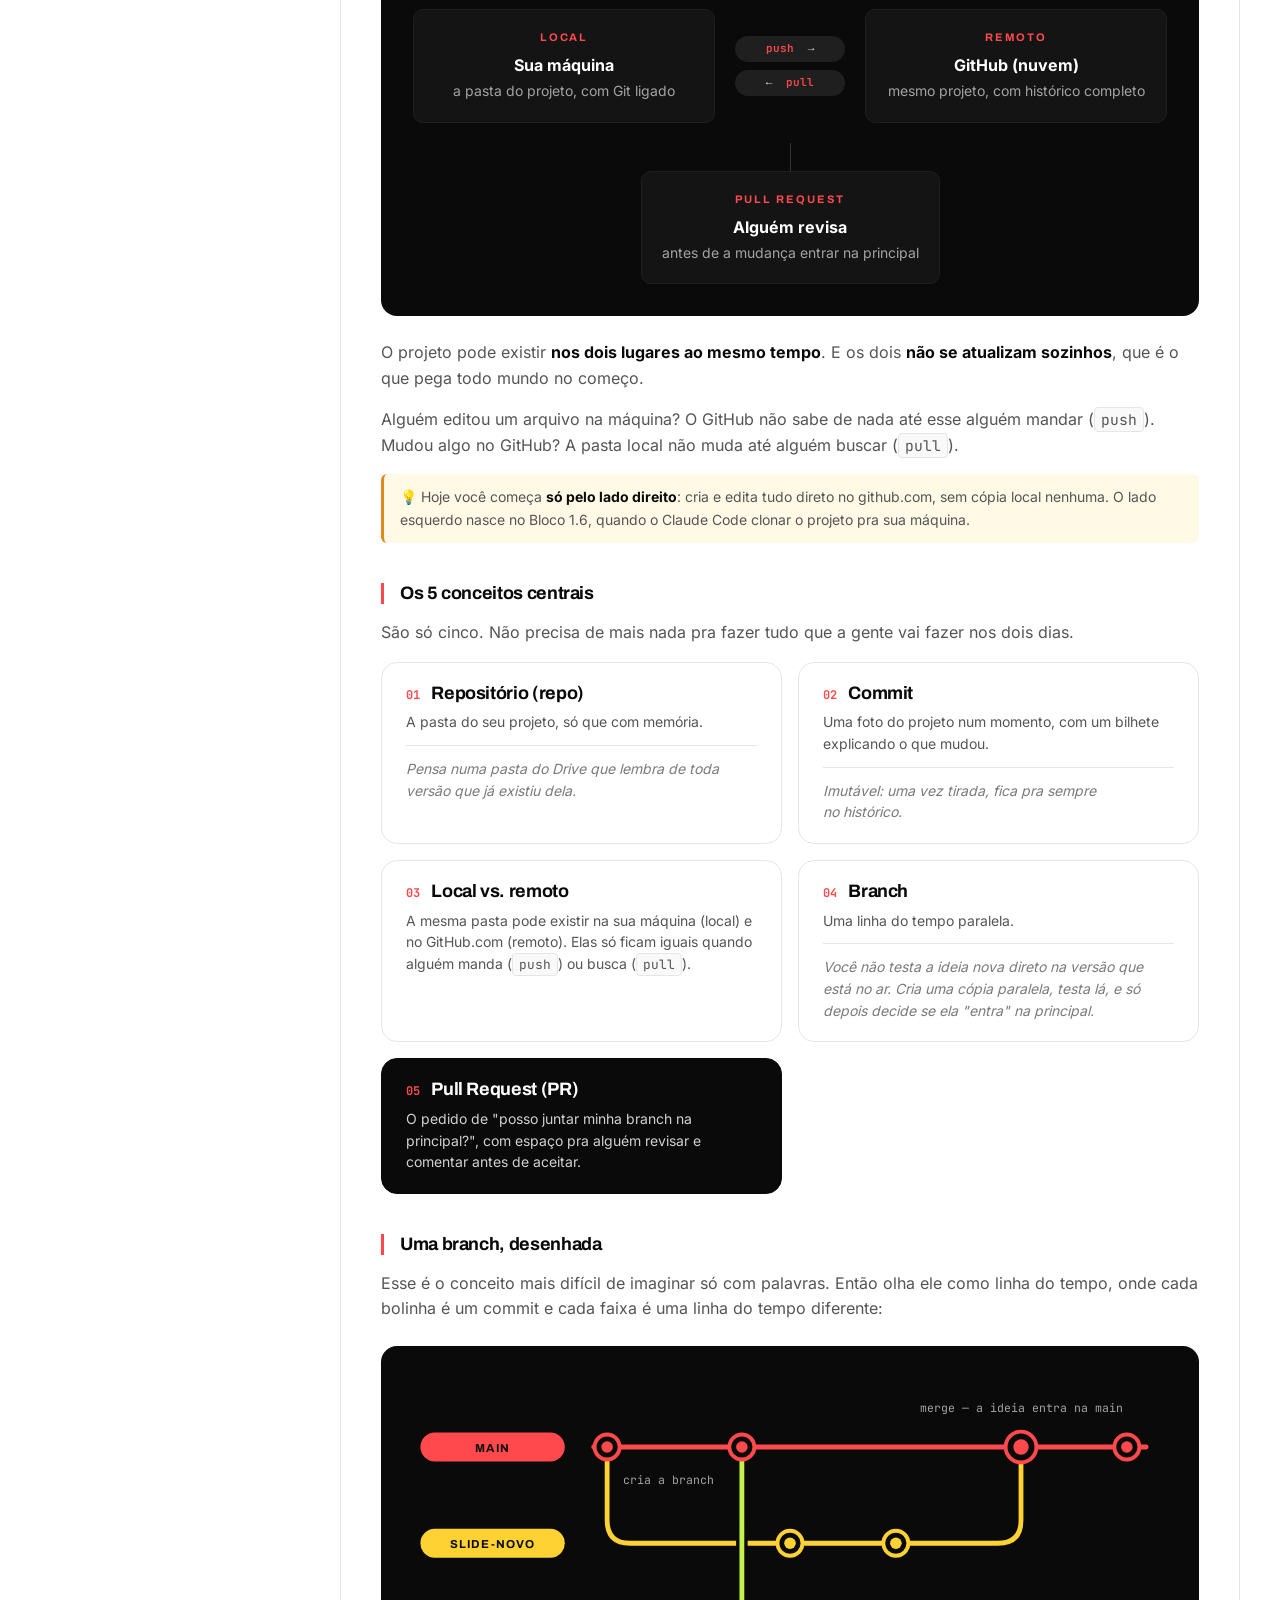
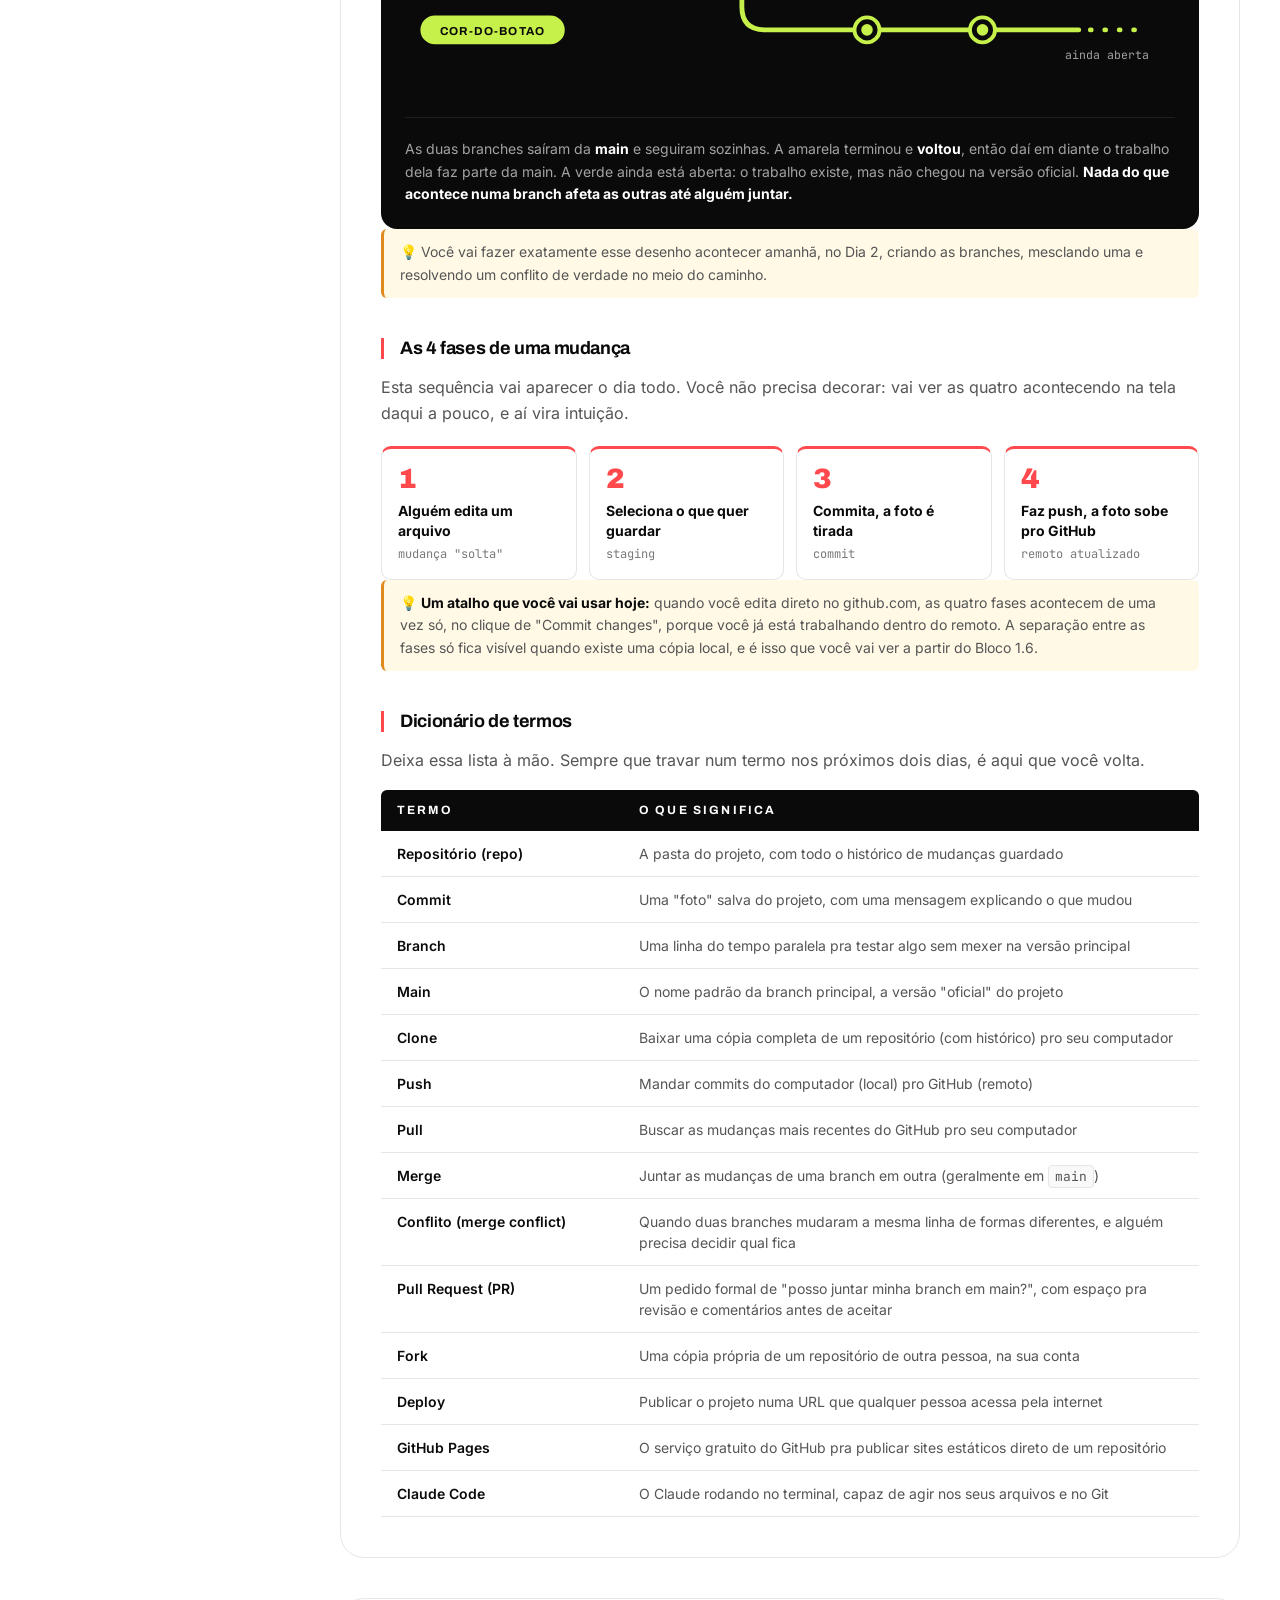
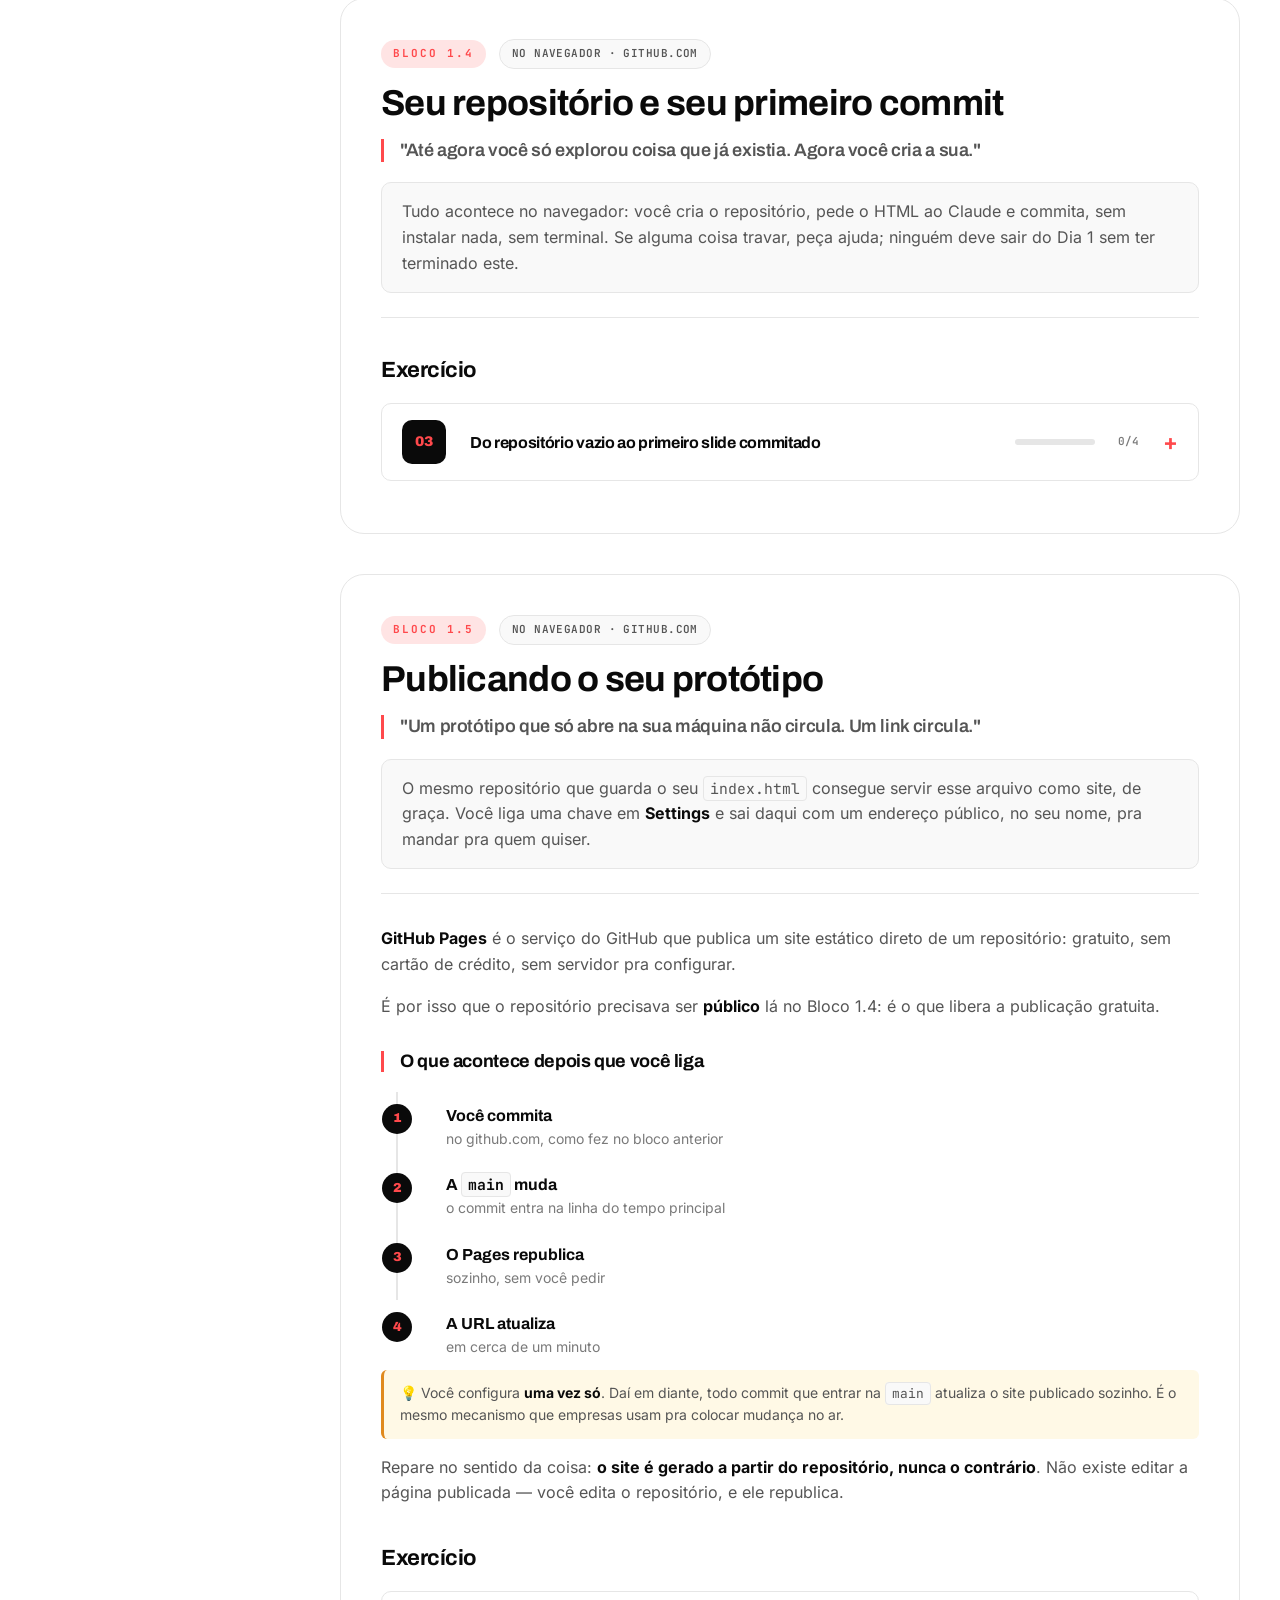
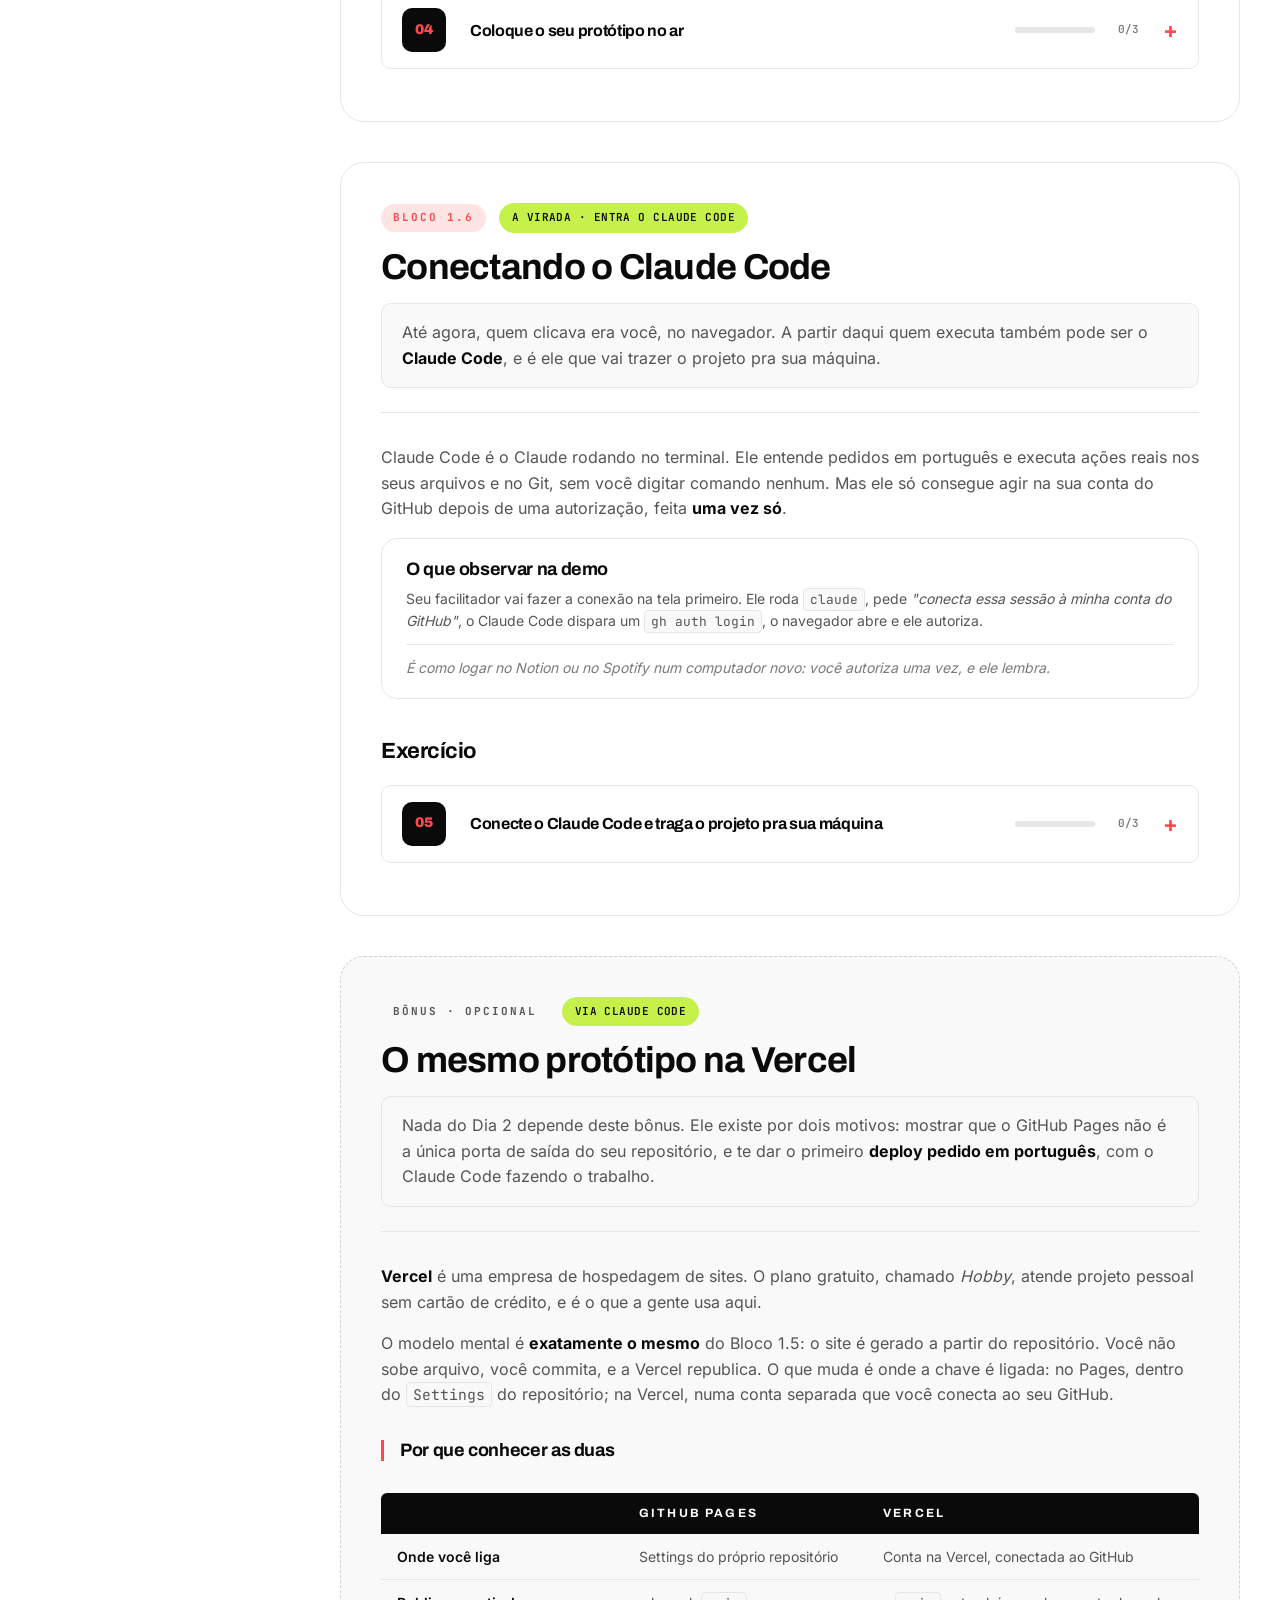
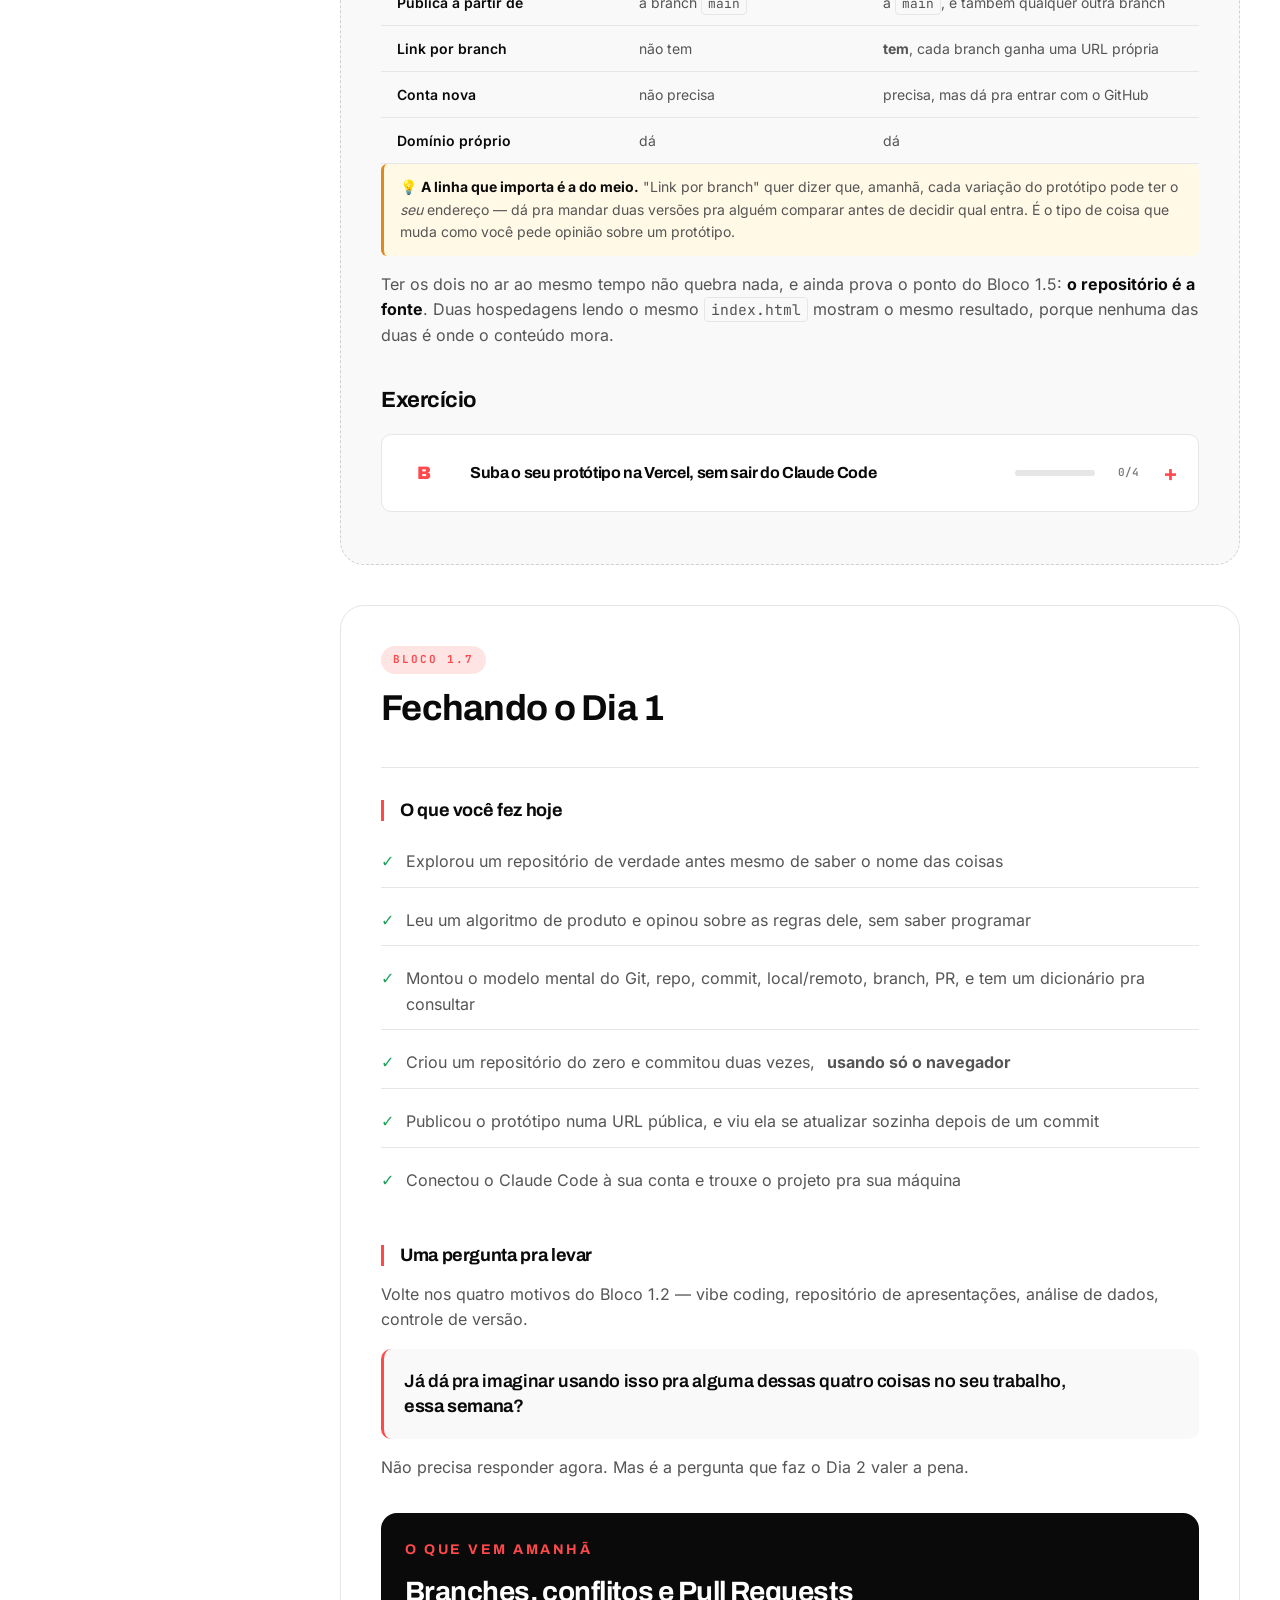
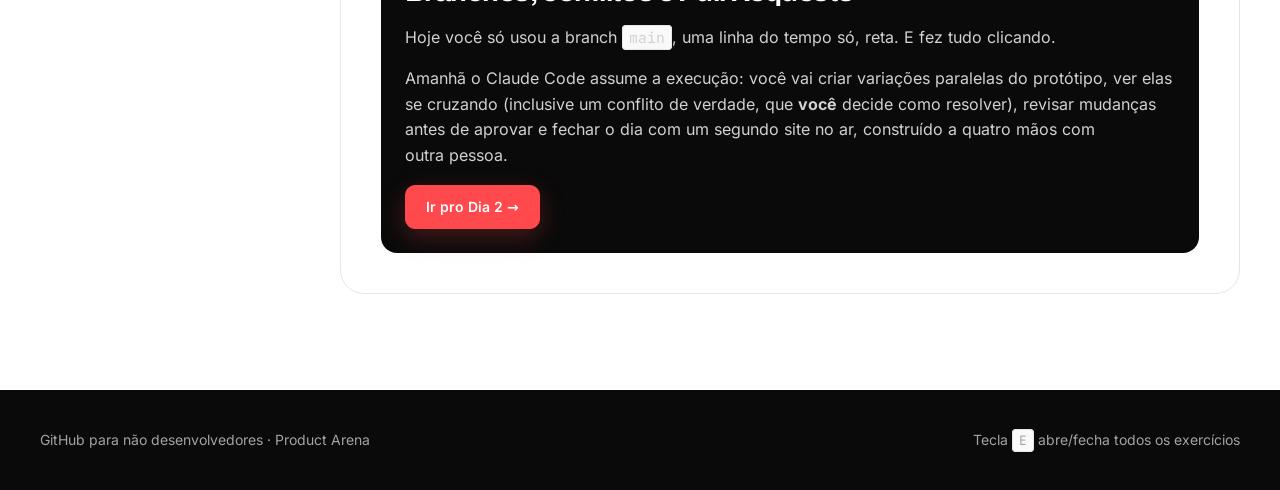
==== commit ba44176b: "Move o deploy pro Dia 1 e adiciona bonus de Vercel O GitHub Pages sai do Dia 2 e vira o Bloco 1.5, e" ====
--- a/site/dia-1.html
+++ b/site/dia-1.html
@@ -36,16 +36,16 @@
     <h1>Do zero ao <span class="accent">primeiro commit.</span></h1>
     <p class="day-hero-sub">
       Hoje é tudo pelo navegador. Você explora um repositório de verdade, entende o mecanismo do Git, cria
-      o seu próprio repositório e commita o primeiro slide, sem instalar nada. No último bloco o Claude
-      Code entra, conecta na sua conta e traz o projeto pra sua máquina.
+      o seu próprio repositório, commita o primeiro slide e publica ele numa URL pública, sem instalar nada.
+      No último bloco o Claude Code entra, conecta na sua conta e traz o projeto pra sua máquina.
     </p>
     <div class="day-nav-links">
       <a class="btn btn--primary" href="#bloco-1-1">Ir pro Bloco 1.1 →</a>
       <a class="btn btn--ghost" href="#pre-requisitos">Ver pré-requisitos</a>
     </div>
     <div class="day-hero-meta">
-      <div><span class="num">6</span><span class="label">blocos</span></div>
-      <div><span class="num">4</span><span class="label">exercícios</span></div>
+      <div><span class="num">7</span><span class="label">blocos + bônus</span></div>
+      <div><span class="num">5</span><span class="label">exercícios</span></div>
       <div><span class="num">2h</span><span class="label">duração</span></div>
       <div><span class="num">0</span><span class="label">apps pra abrir hoje</span></div>
     </div>
@@ -63,8 +63,10 @@
       <li><a href="#bloco-1-2"><span class="num">1.2</span> Por que usar</a></li>
       <li><a href="#bloco-1-3"><span class="num">1.3</span> Como funciona o Git</a></li>
       <li><a href="#bloco-1-4"><span class="num">1.4</span> Seu primeiro commit</a></li>
-      <li><a href="#bloco-1-5"><span class="num">1.5</span> Conectando o Claude Code</a></li>
-      <li><a href="#bloco-1-6"><span class="num">1.6</span> Fechando o dia</a></li>
+      <li><a href="#bloco-1-5"><span class="num">1.5</span> Publicando o protótipo</a></li>
+      <li><a href="#bloco-1-6"><span class="num">1.6</span> Conectando o Claude Code</a></li>
+      <li><a href="#bonus"><span class="num">B</span> Bônus: Vercel</a></li>
+      <li><a href="#bloco-1-7"><span class="num">1.7</span> Fechando o dia</a></li>
     </ul>
 
     <a class="side-pinned" href="#dicionario">
@@ -118,7 +120,7 @@
           </summary>
           <div class="step-body">
             <p>Chrome, Edge, Safari ou Firefox, qualquer um recente serve. Tudo que você faz hoje até o
-            Bloco 1.5 acontece dentro dele: explorar repositório, ler código, criar arquivo e commitar.</p>
+            Bloco 1.6 acontece dentro dele: explorar repositório, ler código, criar arquivo e commitar.</p>
           </div>
         </details>
 
@@ -164,7 +166,7 @@
             <span class="step-num">5</span>
             <div class="step-title">
               <strong>Claude Code instalado</strong>
-              <span>usado no Bloco 1.5, no fim do dia</span>
+              <span>usado no Bloco 1.6, no fim do dia</span>
             </div>
             <span class="step-status required">Obrigatório</span>
           </summary>
@@ -192,7 +194,7 @@
               (Mac: <code>brew install gh</code>; Windows: instalador do site)</li>
               <li>Confirme com <code>gh --version</code></li>
             </ol>
-            <p class="tip">⚠️ <strong>Não rode <code>gh auth login</code> ainda.</strong> A autenticação acontece ao vivo, no Bloco 1.5, guiada pelo facilitador.</p>
+            <p class="tip">⚠️ <strong>Não rode <code>gh auth login</code> ainda.</strong> A autenticação acontece ao vivo, no Bloco 1.6, guiada pelo facilitador.</p>
           </div>
         </details>
 
@@ -295,19 +297,6 @@
               </div>
             </div>
 
-            <div class="step-block">
-              <div class="step-block-head">
-                <span class="step-block-num">Passo 2</span>
-                <h4 class="step-block-title">Compare impressões com a turma</h4>
-              </div>
-              <div class="step-block-body">
-                <p>Agora em grupo. Traga o que você anotou: o que pareceu familiar, o que pareceu esquisito.</p>
-                <p>É esperado que muita coisa ainda não faça sentido: você está vendo isso pela primeira vez, e
-                ninguém te explicou nada de propósito. <strong>As dúvidas que aparecerem aqui são exatamente o que
-                os dois próximos blocos vão responder.</strong></p>
-              </div>
-            </div>
-
             <div class="ex-closing">
               <span class="pa-eyebrow">O que fixar</span>
               <p>O repositório que você acabou de espiar é o mesmo tipo de estrutura que <strong>você</strong> vai
@@ -367,9 +356,8 @@
             <span class="ex-title">Descubra por que o algoritmo decidiu isso</span>
           </summary>
           <div class="ex-body">
-            <p class="ex-intro">O motivo <strong>03</strong> ali em cima é o mais abstrato dos quatro. Este
-            exercício existe pra ele virar concreto: você vai usar um sistema da ArenaCash, estranhar o
-            resultado, e ir atrás da regra que causou aquilo, <strong>sem saber programar</strong>.</p>
+            <p class="ex-intro">Você vai usar um sistema da ArenaCash, estranhar o resultado e ir atrás da
+            regra que causou aquilo, <strong>sem saber programar</strong>.</p>
 
             <p class="ex-entrega"><strong>Entregável:</strong> nenhum arquivo. Você sai daqui conseguindo
             explicar, em português, por que o simulador indicou o que indicou.</p>
@@ -455,6 +443,10 @@
                   <li>Você <strong>concorda</strong> com essas duas regras? Se o produto fosse seu, mudaria
                   alguma?</li>
                 </ol>
+                <p class="tip">💡 <strong>Pode usar a LLM que você quiser</strong> aqui — Claude, ChatGPT,
+                Gemini, tanto faz. Cole o trecho do <code>simulador.js</code> e peça pra ela explicar em
+                português. Só confira a explicação no arquivo antes de aceitar: a resposta que vale é a que
+                você consegue defender.</p>
                 <p class="tip">💡 A pergunta 3 é a mais importante. Ler o código não é o objetivo, o
                 objetivo é <strong>conseguir opinar sobre uma decisão de produto</strong> que antes estava
                 trancada num arquivo que só o time técnico abria.</p>
@@ -534,7 +526,7 @@
         <p>Alguém editou um arquivo na máquina? O GitHub não sabe de nada até esse alguém mandar
         (<code>push</code>). Mudou algo no GitHub? A pasta local não muda até alguém buscar (<code>pull</code>).</p>
         <p class="tip">💡 Hoje você começa <strong>só pelo lado direito</strong>: cria e edita tudo direto no
-        github.com, sem cópia local nenhuma. O lado esquerdo nasce no Bloco 1.5, quando o Claude Code clonar o
+        github.com, sem cópia local nenhuma. O lado esquerdo nasce no Bloco 1.6, quando o Claude Code clonar o
         projeto pra sua máquina.</p>
       </div>
 
@@ -670,7 +662,7 @@
         <p class="tip">💡 <strong>Um atalho que você vai usar hoje:</strong> quando você edita direto no
         github.com, as quatro fases acontecem de uma vez só, no clique de "Commit changes", porque você já
         está trabalhando dentro do remoto. A separação entre as fases só fica visível quando existe uma cópia
-        local, e é isso que você vai ver a partir do Bloco 1.5.</p>
+        local, e é isso que você vai ver a partir do Bloco 1.6.</p>
       </div>
 
       <div class="concept" id="dicionario">
@@ -740,7 +732,7 @@
                   <li>Logado no <a href="https://github.com/new" rel="noopener" target="_blank">github.com</a>,
                   clique no <strong>+</strong> no canto superior direito → <strong>New repository</strong></li>
                   <li>Repository name: <code>meu-prototipo-arenacash</code></li>
-                  <li>Escolha <strong>Public</strong>, precisa ser público pra publicar de graça no Dia 2</li>
+                  <li>Escolha <strong>Public</strong>, precisa ser público pra publicar de graça no próximo bloco</li>
                   <li>Marque <strong>Add a README file</strong></li>
                   <li>Clique em <strong>Create repository</strong></li>
                 </ol>
@@ -790,9 +782,9 @@
                 <p>Pronto: seu <code>index.html</code> está no GitHub. Vá na aba <strong>Commits</strong> e
                 confirme que sua mensagem aparece lá, com seu nome e a hora.</p>
                 <p class="tip">💡 <strong>Por que o GitHub não mostra o slide bonito?</strong> Porque ele exibe o
-                <em>código</em> do arquivo, não o resultado. Pra ver o slide funcionando você precisa de uma cópia
-                local (Bloco 1.5) ou de publicar na internet (Dia 2). Por enquanto, quem te mostrou o resultado
-                foi o Claude.</p>
+                <em>código</em> do arquivo, não o resultado. Pra ver o slide funcionando você precisa publicar na
+                internet (o próximo bloco) ou ter uma cópia local (Bloco 1.6). Por enquanto, quem te mostrou o
+                resultado foi o Claude.</p>
               </div>
             </div>
 
@@ -822,9 +814,9 @@
               <span class="pa-eyebrow">O que fixar</span>
               <p>Você versionou um projeto sem instalar nada. Isso já é útil por si só: dá pra manter
               apresentação, protótipo e documento com histórico completo <strong>usando só o navegador</strong>.</p>
-              <p>O que falta é o outro lado do mapa, a cópia na sua máquina. É ela que destrava trabalhar
-              offline, ver o resultado renderizado e, principalmente, deixar o <strong>Claude Code</strong> agir
-              no projeto. É o próximo bloco.</p>
+              <p>Só que, por enquanto, o protótipo só existe como <em>código</em>: quem quiser ver o slide
+              depende de você mandar o arquivo. No próximo bloco isso vira um link público, com uma chave que
+              você liga uma vez.</p>
             </div>
           </div>
         </details>
@@ -835,6 +827,131 @@
     <section class="block" id="bloco-1-5">
       <div class="block-head">
         <span class="block-pill">Bloco 1.5</span>
+        <span class="block-mode block-mode--mao">No navegador · github.com</span>
+        <h2>Publicando o seu protótipo</h2>
+        <p class="block-quote">"Um protótipo que só abre na sua máquina não circula. Um link circula."</p>
+        <p class="block-obj">O mesmo repositório que guarda o seu <code>index.html</code> consegue servir esse
+        arquivo como site, de graça. Você liga uma chave em <strong>Settings</strong> e sai daqui com um
+        endereço público, no seu nome, pra mandar pra quem quiser.</p>
+      </div>
+
+      <div class="concept">
+        <p><strong>GitHub Pages</strong> é o serviço do GitHub que publica um site estático direto de um
+        repositório: gratuito, sem cartão de crédito, sem servidor pra configurar.</p>
+        <p>É por isso que o repositório precisava ser <strong>público</strong> lá no Bloco 1.4: é o que
+        libera a publicação gratuita.</p>
+
+        <h3 class="concept-sub">O que acontece depois que você liga</h3>
+        <ol class="fluxo">
+          <li><strong>Você commita</strong><span>no github.com, como fez no bloco anterior</span></li>
+          <li><strong>A <code>main</code> muda</strong><span>o commit entra na linha do tempo principal</span></li>
+          <li><strong>O Pages republica</strong><span>sozinho, sem você pedir</span></li>
+          <li><strong>A URL atualiza</strong><span>em cerca de um minuto</span></li>
+        </ol>
+        <p class="tip">💡 Você configura <strong>uma vez só</strong>. Daí em diante, todo commit que entrar na
+        <code>main</code> atualiza o site publicado sozinho. É o mesmo mecanismo que empresas usam pra colocar
+        mudança no ar.</p>
+        <p class="analogy">Repare no sentido da coisa: <strong>o site é gerado a partir do repositório, nunca o
+        contrário</strong>. Não existe editar a página publicada — você edita o repositório, e ele republica.</p>
+      </div>
+
+      <div class="exercises">
+        <h3>Exercício</h3>
+
+        <details class="exercise">
+          <summary>
+            <span class="ex-num">04</span>
+            <span class="ex-title">Coloque o seu protótipo no ar</span>
+          </summary>
+          <div class="ex-body">
+            <p class="ex-intro">No fim deste exercício você tem um link pra mandar pra qualquer pessoa, que abre
+            no celular dela, sem instalar nada e sem ela ter conta no GitHub.</p>
+
+            <p class="ex-entrega"><strong>Entregável:</strong> uma URL pública no ar, no formato
+            <code>https://&lt;seu-usuario&gt;.github.io/meu-prototipo-arenacash/</code>.</p>
+
+            <div class="step-block">
+              <div class="step-block-head">
+                <span class="step-block-num">Passo 1</span>
+                <h4 class="step-block-title">Ligue o GitHub Pages</h4>
+              </div>
+              <div class="step-block-body">
+                <ol>
+                  <li>Abra <code>github.com/&lt;seu-usuario&gt;/meu-prototipo-arenacash</code></li>
+                  <li>Clique em <strong>Settings</strong>, a aba no topo <em>do repositório</em> (não a
+                  configuração da sua conta)</li>
+                  <li>No menu lateral, clique em <strong>Pages</strong></li>
+                  <li>Em <strong>Source</strong>, deixe <strong>Deploy from a branch</strong></li>
+                  <li>Em <strong>Branch</strong>, selecione <strong>main</strong> e a pasta
+                  <strong>/ (root)</strong></li>
+                  <li>Clique em <strong>Save</strong></li>
+                  <li>Espere cerca de um minuto e recarregue a página: aparece no topo
+                  <em>"Your site is live at…"</em> com a sua URL</li>
+                </ol>
+                <p class="tip">💡 Se ainda não apareceu, não mexa em nada: recarregue de novo daqui a pouco. A
+                primeira publicação é a mais demorada. Na aba <strong>Actions</strong> do repositório dá pra ver
+                a publicação acontecendo.</p>
+              </div>
+            </div>
+
+            <div class="step-block">
+              <div class="step-block-head">
+                <span class="step-block-num">Passo 2</span>
+                <h4 class="step-block-title">Abra a sua URL e mande pra alguém</h4>
+              </div>
+              <div class="step-block-body">
+                <ol>
+                  <li>Abra a URL numa <strong>aba anônima</strong>, pra garantir que não é cache do seu
+                  navegador</li>
+                  <li>Abra também no celular</li>
+                  <li>Mande o link pra alguém da turma</li>
+                </ol>
+                <p class="tip">💡 Este é o mesmo <code>index.html</code> que o GitHub te mostrava como código no
+                bloco anterior. A diferença é que agora tem um endereço que <strong>executa</strong> o arquivo em
+                vez de exibir o texto dele.</p>
+              </div>
+            </div>
+
+            <div class="step-block">
+              <div class="step-block-head">
+                <span class="step-block-num">Passo 3</span>
+                <h4 class="step-block-title">Mude uma coisa e veja o site se atualizar sozinho</h4>
+              </div>
+              <div class="step-block-body">
+                <p>Deixe as duas abas abertas, o repositório e o site, pra ver o efeito:</p>
+                <ol>
+                  <li>No repositório, abra o <code>index.html</code> e clique no <strong>lápis</strong></li>
+                  <li>Mude o título da capa</li>
+                  <li>Commite com a mensagem: <code>ajusta o titulo da capa</code></li>
+                  <li>Espere cerca de um minuto e recarregue a aba do site
+                  (<code>Cmd + Shift + R</code> no Mac, <code>Ctrl + F5</code> no Windows)</li>
+                </ol>
+                <p>O texto novo está lá. <strong>Você não enviou arquivo pra lugar nenhum</strong>: commitou no
+                repositório, e a publicação foi consequência.</p>
+              </div>
+            </div>
+
+            <p class="file-out"><strong>O que você tem agora:</strong> o repositório
+            <code>meu-prototipo-arenacash</code> no github.com e o mesmo protótipo no ar, numa URL pública com o
+            seu usuário no endereço.</p>
+
+            <div class="ex-closing">
+              <span class="pa-eyebrow">O que fixar</span>
+              <p>Publicar deixou de ser um pedido pra outra pessoa. O caminho do seu protótipo até um link que
+              qualquer um abre tem <strong>um commit e um minuto</strong> de distância, e você controla os dois.</p>
+              <p>Falta a última peça do mapa: a cópia na <strong>sua máquina</strong>. É ela que destrava
+              trabalhar offline e, principalmente, deixar o <strong>Claude Code</strong> agir no projeto. É o
+              próximo bloco.</p>
+            </div>
+          </div>
+        </details>
+      </div>
+    </section>
+
+    <!-- ============================================================ 1.6 -->
+    <section class="block" id="bloco-1-6">
+      <div class="block-head">
+        <span class="block-pill">Bloco 1.6</span>
         <span class="block-mode block-mode--claude">A virada · entra o Claude Code</span>
         <h2>Conectando o Claude Code</h2>
         <p class="block-obj">Até agora, quem clicava era você, no navegador. A partir daqui quem executa também
@@ -861,12 +978,12 @@
 
         <details class="exercise">
           <summary>
-            <span class="ex-num">04</span>
+            <span class="ex-num">05</span>
             <span class="ex-title">Conecte o Claude Code e traga o projeto pra sua máquina</span>
           </summary>
           <div class="ex-body">
-            <p class="ex-intro">No fim deste exercício o seu projeto existe em <strong>dois lugares</strong>, e
-            você vai ver, com os próprios olhos, o slide que até agora só existia como código.</p>
+            <p class="ex-intro">No fim deste exercício o seu projeto também existe na <strong>sua
+            máquina</strong>, e o mapa das três instâncias fecha: local, remoto e no ar.</p>
 
             <p class="ex-entrega"><strong>Entregável:</strong> Claude Code autenticado na sua conta e o
             repositório clonado numa pasta do seu computador.</p>
@@ -907,8 +1024,9 @@
                 isso, a conexão do Passo 1 funcionou.</p>
                 <p>Agora abra essa pasta no Finder (Mac) ou no Explorador (Windows) e dê <strong>duplo clique no
                 <code>index.html</code></strong>.</p>
-                <p class="tip">💡 O slide abre no navegador,
-                renderizado, e continua funcionando se você desligar o wi-fi. É um arquivo no seu computador, não um site. O mesmo arquivo que também está no GitHub.</p>
+                <p class="tip">💡 O slide abre no navegador, renderizado, e continua funcionando se você
+                desligar o wi-fi. É um arquivo no seu computador, não o site que você publicou no bloco anterior.
+                Mesmo conteúdo, endereço diferente.</p>
               </div>
             </div>
 
@@ -957,13 +1075,15 @@
                     </div>
                   </div>
                   <figcaption>
-                    <strong>Hoje você tem as duas primeiras.</strong> A terceira nasce amanhã, no Dia 2, quando
-                    você ligar o GitHub Pages. Entre local e remoto o trânsito é nos dois sentidos; do remoto pro ar é só de ida — <strong>ninguém edita o site publicado, edita-se
-                    o repositório</strong>.
+                    <strong>Agora você tem as três.</strong> O remoto nasceu no Bloco 1.4, o site no ar no
+                    1.5, e a cópia local acabou de chegar com o clone. Entre local e remoto o trânsito é nos dois
+                    sentidos; do remoto pro ar é só de ida — <strong>ninguém edita o site publicado, edita-se o
+                    repositório</strong>.
                   </figcaption>
                 </figure>
 
-                <p>Pra fechar, compare os três na ArenaCash, que já tem os três prontos:</p>
+                <p>Pra fechar, compare os três endereços na ArenaCash, que tem exatamente o mesmo desenho que
+                o seu projeto agora tem:</p>
                 <div class="table-scroll">
                   <table class="dict-table">
                     <thead>
@@ -991,19 +1111,201 @@
               <span class="pa-eyebrow">O que fixar</span>
               <p>Essa autorização é feita <strong>uma vez só</strong>. Nas próximas conversas com o Claude Code
               neste computador, ele já lembra que está conectado à sua conta.</p>
-              <p>E agora você tem as duas pontas do mapa do Bloco 1.3: a pasta local e o repositório remoto.
-              <strong>É com essas duas que o Dia 2 inteiro acontece</strong>, branches, conflitos e Pull
-              Requests, todos pedidos ao Claude Code.</p>
+              <p>E agora você tem o mapa inteiro: a pasta local, o repositório remoto e o site no ar.
+              <strong>É com a pasta local e o repositório remoto que o Dia 2 inteiro acontece</strong>, branches,
+              conflitos e Pull Requests, todos pedidos ao Claude Code.</p>
             </div>
           </div>
         </details>
       </div>
     </section>
 
-    <!-- ============================================================ 1.6 -->
-    <section class="block" id="bloco-1-6">
+    <!-- ============================================================ BÔNUS -->
+    <section class="block block--bonus" id="bonus">
       <div class="block-head">
-        <span class="block-pill">Bloco 1.6</span>
+        <span class="block-pill gray">Bônus · opcional</span>
+        <span class="block-mode block-mode--claude">Via Claude Code</span>
+        <h2>O mesmo protótipo na Vercel</h2>
+        <p class="block-obj">Nada do Dia 2 depende deste bônus. Ele existe por dois motivos: mostrar que o
+        GitHub Pages não é a única porta de saída do seu repositório, e te dar o primeiro
+        <strong>deploy pedido em português</strong>, com o Claude Code fazendo o trabalho.</p>
+      </div>
+
+      <div class="concept">
+        <p><strong>Vercel</strong> é uma empresa de hospedagem de sites. O plano gratuito, chamado
+        <em>Hobby</em>, atende projeto pessoal sem cartão de crédito, e é o que a gente usa aqui.</p>
+        <p>O modelo mental é <strong>exatamente o mesmo</strong> do Bloco 1.5: o site é gerado a partir do
+        repositório. Você não sobe arquivo, você commita, e a Vercel republica. O que muda é onde a chave é
+        ligada: no Pages, dentro do <code>Settings</code> do repositório; na Vercel, numa conta separada que
+        você conecta ao seu GitHub.</p>
+
+        <h3 class="concept-sub">Por que conhecer as duas</h3>
+        <div class="table-scroll">
+          <table class="dict-table">
+            <thead>
+              <tr><th></th><th>GitHub Pages</th><th>Vercel</th></tr>
+            </thead>
+            <tbody>
+              <tr><td>Onde você liga</td><td>Settings do próprio repositório</td><td>Conta na Vercel, conectada ao GitHub</td></tr>
+              <tr><td>Publica a partir de</td><td>a branch <code>main</code></td><td>a <code>main</code>, e também qualquer outra branch</td></tr>
+              <tr><td>Link por branch</td><td>não tem</td><td><strong>tem</strong>, cada branch ganha uma URL própria</td></tr>
+              <tr><td>Conta nova</td><td>não precisa</td><td>precisa, mas dá pra entrar com o GitHub</td></tr>
+              <tr><td>Domínio próprio</td><td>dá</td><td>dá</td></tr>
+            </tbody>
+          </table>
+        </div>
+
+        <p class="tip">💡 <strong>A linha que importa é a do meio.</strong> "Link por branch" quer dizer que,
+        amanhã, cada variação do protótipo pode ter o <em>seu</em> endereço — dá pra mandar duas versões pra
+        alguém comparar antes de decidir qual entra. É o tipo de coisa que muda como você pede opinião sobre
+        um protótipo.</p>
+
+        <p class="analogy">Ter os dois no ar ao mesmo tempo não quebra nada, e ainda prova o ponto do Bloco 1.5:
+        <strong>o repositório é a fonte</strong>. Duas hospedagens lendo o mesmo <code>index.html</code> mostram
+        o mesmo resultado, porque nenhuma das duas é onde o conteúdo mora.</p>
+      </div>
+
+      <div class="exercises">
+        <h3>Exercício</h3>
+
+        <details class="exercise exercise-bonus">
+          <summary>
+            <span class="ex-num">B</span>
+            <span class="ex-title">Suba o seu protótipo na Vercel, sem sair do Claude Code</span>
+          </summary>
+          <div class="ex-body">
+            <p class="ex-intro">Você vai fazer um deploy inteiro <strong>conversando</strong>: quem instala,
+            autentica e publica é o Claude Code. Seu papel é autorizar, conferir o que ele responde e abrir a
+            URL no fim.</p>
+
+            <p class="ex-entrega"><strong>Entregável:</strong> uma segunda URL pública, no formato
+            <code>https://meu-prototipo-arenacash.vercel.app</code>, servindo o mesmo <code>index.html</code>
+            que já está no GitHub Pages.</p>
+
+            <div class="step-block">
+              <div class="step-block-head">
+                <span class="step-block-num">Passo 1</span>
+                <h4 class="step-block-title">Crie a conta na Vercel, no navegador</h4>
+              </div>
+              <div class="step-block-body">
+                <p>Esta parte é só sua: <strong>o Claude Code não cria conta em nenhum serviço por você</strong>,
+                e é bom que seja assim.</p>
+                <ol>
+                  <li>Abra <a href="https://vercel.com/signup" rel="noopener" target="_blank">vercel.com/signup</a></li>
+                  <li>Escolha <strong>Continue with GitHub</strong> e autorize</li>
+                  <li>Quando perguntar o tipo de conta, escolha <strong>Hobby</strong>, o gratuito</li>
+                  <li>Se ela pedir pra importar um projeto agora, <strong>pule</strong>. Quem vai importar é o
+                  Claude Code, no próximo passo</li>
+                </ol>
+                <p class="tip">💡 É a mesma lógica de "entrar com o Google" num app novo: a Vercel passa a
+                enxergar os seus repositórios, mas eles continuam sendo seus, no GitHub. Se um dia você
+                desconectar a Vercel, o repositório não vai junto.</p>
+              </div>
+            </div>
+
+            <div class="step-block">
+              <div class="step-block-head">
+                <span class="step-block-num">Passo 2</span>
+                <h4 class="step-block-title">Peça o deploy ao Claude Code</h4>
+              </div>
+              <div class="step-block-body">
+                <p>No terminal, <strong>dentro da pasta clonada</strong> no Bloco 1.6 (aquela com o
+                <code>index.html</code>), rode <code>claude</code> e mande:</p>
+                <div class="prompt-box">
+                  <div class="prompt-box-head">Prompt · copie e cole</div>
+                  <p>Publica esta pasta na Vercel usando o Vercel CLI. Faz o login na minha conta, cria um
+                  projeto novo chamado <code>meu-prototipo-arenacash</code> e sobe em produção. É um site
+                  estático de HTML puro, sem build. Me explica cada comando antes de rodar e me devolve a URL
+                  final.</p>
+                </div>
+
+                <p>O que vai acontecer, na ordem:</p>
+                <ol>
+                  <li>Ele pede <strong>sua autorização</strong> pra rodar cada comando no terminal. Leia e
+                  aprove — é você quem decide o que roda na sua máquina</li>
+                  <li>O login (<code>vercel login</code>) abre o navegador. Escolha <strong>Continue with
+                  GitHub</strong>, a mesma conta do Passo 1, e volte pro terminal</li>
+                  <li>Na publicação (<code>vercel --prod</code>), aparecem algumas perguntas. Os padrões
+                  servem: <em>escopo</em> = sua conta pessoal; <em>link to existing project</em> = não;
+                  <em>diretório do código</em> = <code>./</code>; <em>modificar as configurações de build</em> =
+                  não</li>
+                  <li>No fim ele imprime a URL. Abra ela no navegador</li>
+                </ol>
+
+                <p class="tip">💡 <strong>Se travar:</strong> se der erro de permissão ao instalar o CLI, peça
+                <em>"usa <code>npx vercel</code> em vez de instalar global"</em>. Se ele perguntar qual framework
+                usar, a resposta é <strong>nenhum / Other</strong>: o seu projeto é HTML puro e não tem etapa de
+                build. E se ele ficar esperando o login, é porque a aba do navegador está aberta aguardando
+                você.</p>
+              </div>
+            </div>
+
+            <div class="step-block">
+              <div class="step-block-head">
+                <span class="step-block-num">Passo 3</span>
+                <h4 class="step-block-title">Ligue o repositório, pra publicar sozinho</h4>
+              </div>
+              <div class="step-block-body">
+                <p>O deploy do passo anterior mandou os arquivos <em>uma vez</em>, da sua pasta. Agora a gente
+                fecha o ciclo, pra que a fonte volte a ser o repositório:</p>
+                <div class="prompt-box">
+                  <div class="prompt-box-head">Prompt</div>
+                  <p>Conecta esse projeto da Vercel ao meu repositório <code>meu-prototipo-arenacash</code> no
+                  GitHub, pra que todo push na <code>main</code> publique sozinho.</p>
+                </div>
+                <p>Dá pra conferir no navegador: em <a href="https://vercel.com/dashboard" rel="noopener" target="_blank">vercel.com/dashboard</a>,
+                abra o projeto → <strong>Settings</strong> → <strong>Git</strong>. O nome do seu repositório
+                precisa aparecer ali como conectado.</p>
+              </div>
+            </div>
+
+            <div class="step-block">
+              <div class="step-block-head">
+                <span class="step-block-num">Passo 4</span>
+                <h4 class="step-block-title">Um commit, duas URLs atualizadas</h4>
+              </div>
+              <div class="step-block-body">
+                <p>Deixe as duas abas abertas, a do <code>github.io</code> e a do <code>vercel.app</code>, e
+                peça:</p>
+                <div class="prompt-box">
+                  <div class="prompt-box-head">Prompt</div>
+                  <p>Muda o subtítulo da capa do <code>index.html</code> pra "Campanha de indicação · versão de
+                  teste", commita com uma mensagem descritiva e faz push pra <code>main</code>.</p>
+                </div>
+                <ol>
+                  <li>Espere cerca de um minuto</li>
+                  <li>Recarregue as duas abas (<code>Cmd + Shift + R</code> no Mac,
+                  <code>Ctrl + F5</code> no Windows)</li>
+                </ol>
+                <p>O texto novo aparece <strong>nas duas</strong>. Você fez um commit; dois serviços diferentes
+                reagiram a ele sozinhos.</p>
+                <p class="tip">💡 Repare no que você <em>não</em> fez: não abriu painel de servidor, não mandou
+                arquivo por FTP, não pediu pra ninguém publicar. O trabalho foi descrever a mudança em
+                português.</p>
+              </div>
+            </div>
+
+            <p class="file-out"><strong>O que você tem agora:</strong> um repositório e <strong>duas</strong>
+            URLs públicas servindo o mesmo protótipo, uma no GitHub Pages e uma na Vercel, as duas se
+            atualizando sozinhas a cada commit na <code>main</code>.</p>
+
+            <div class="ex-closing">
+              <span class="pa-eyebrow">O que fixar</span>
+              <p>Trocar de hospedagem não é migrar o projeto: o projeto é o repositório, e hospedagem é só quem
+              lê ele. Foi por isso que dá pra ter as duas ao mesmo tempo sem escolher nenhuma.</p>
+              <p>E guarde a linha "link por branch" da tabela lá em cima. <strong>Amanhã você vai criar
+              branches</strong>, e com a Vercel conectada cada uma delas ganha uma URL própria, de graça: a
+              variação vira algo que você <em>manda pra alguém abrir</em>, não algo que você descreve.</p>
+            </div>
+          </div>
+        </details>
+      </div>
+    </section>
+
+    <!-- ============================================================ 1.7 -->
+    <section class="block" id="bloco-1-7">
+      <div class="block-head">
+        <span class="block-pill">Bloco 1.7</span>
         <h2>Fechando o Dia 1</h2>
       </div>
 
@@ -1014,6 +1316,7 @@
           <li>Leu um algoritmo de produto e opinou sobre as regras dele, sem saber programar</li>
           <li>Montou o modelo mental do Git, repo, commit, local/remoto, branch, PR, e tem um dicionário pra consultar</li>
           <li>Criou um repositório do zero e commitou duas vezes, <strong>usando só o navegador</strong></li>
+          <li>Publicou o protótipo numa URL pública, e viu ela se atualizar sozinha depois de um commit</li>
           <li>Conectou o Claude Code à sua conta e trouxe o projeto pra sua máquina</li>
         </ul>
       </div>
@@ -1032,7 +1335,8 @@
           <p>Hoje você só usou a branch <code>main</code>, uma linha do tempo só, reta. E fez tudo clicando.</p>
           <p>Amanhã o Claude Code assume a execução: você vai criar variações paralelas do protótipo, ver elas se
           cruzando (inclusive um conflito de verdade, que <strong>você</strong> decide como resolver), revisar
-          mudanças antes de aprovar e publicar a versão final numa URL pública.</p>
+          mudanças antes de aprovar e fechar o dia com um segundo site no ar, construído a quatro mãos com outra
+          pessoa.</p>
           <a class="btn btn--primary" href="dia-2.html">Ir pro Dia 2 →</a>
         </div>
       </div>
--- a/site/styles.css
+++ b/site/styles.css
@@ -11,6 +11,9 @@
 
 .section { padding: var(--s-20) 0; border-top: 1px solid var(--border); }
 .section--dark { background: var(--pa-black); color: var(--pa-white); border-top: 0; }
+/* h1–h4 trazem `color: var(--fg)` do design system, que é preto: sem isto o
+   título some no fundo escuro */
+.section--dark h1, .section--dark h2, .section--dark h3, .section--dark h4 { color: var(--pa-white); }
 .section--muted { background: var(--bg-muted); }
 .section--tight { padding: var(--s-12) 0; }
 
@@ -695,6 +698,7 @@
 }
 .block-mode--mao { color: var(--fg-muted); background: var(--bg-muted); border-color: var(--border); }
 .block-mode--claude { color: var(--pa-black); background: var(--pa-lime); border-color: var(--pa-lime); }
+.block-mode--dupla { color: var(--pa-white); background: var(--pa-red); border-color: var(--pa-red); }
 @media (max-width: 560px) { .block-mode { margin-left: 0; display: block; width: fit-content; } }
 
 .block--bonus { border-style: dashed; border-color: var(--border-strong); background: var(--bg-muted); }
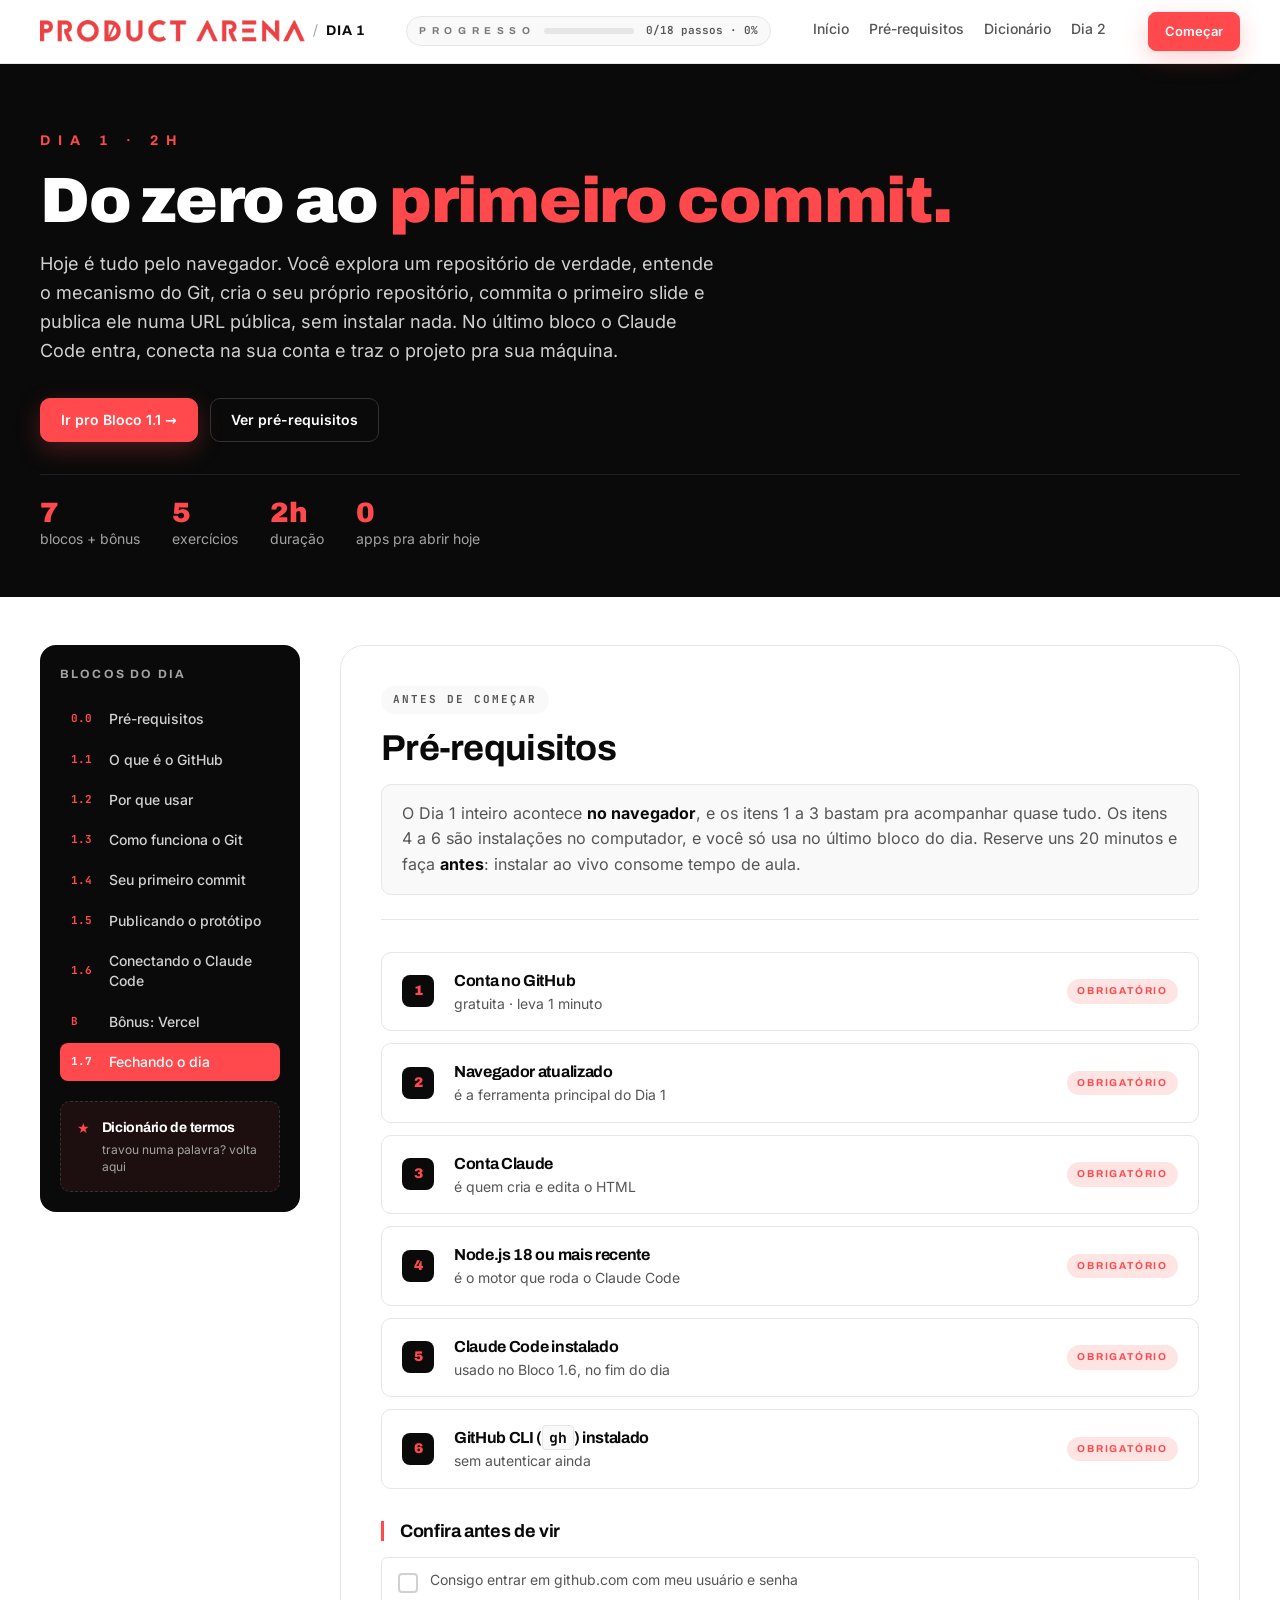
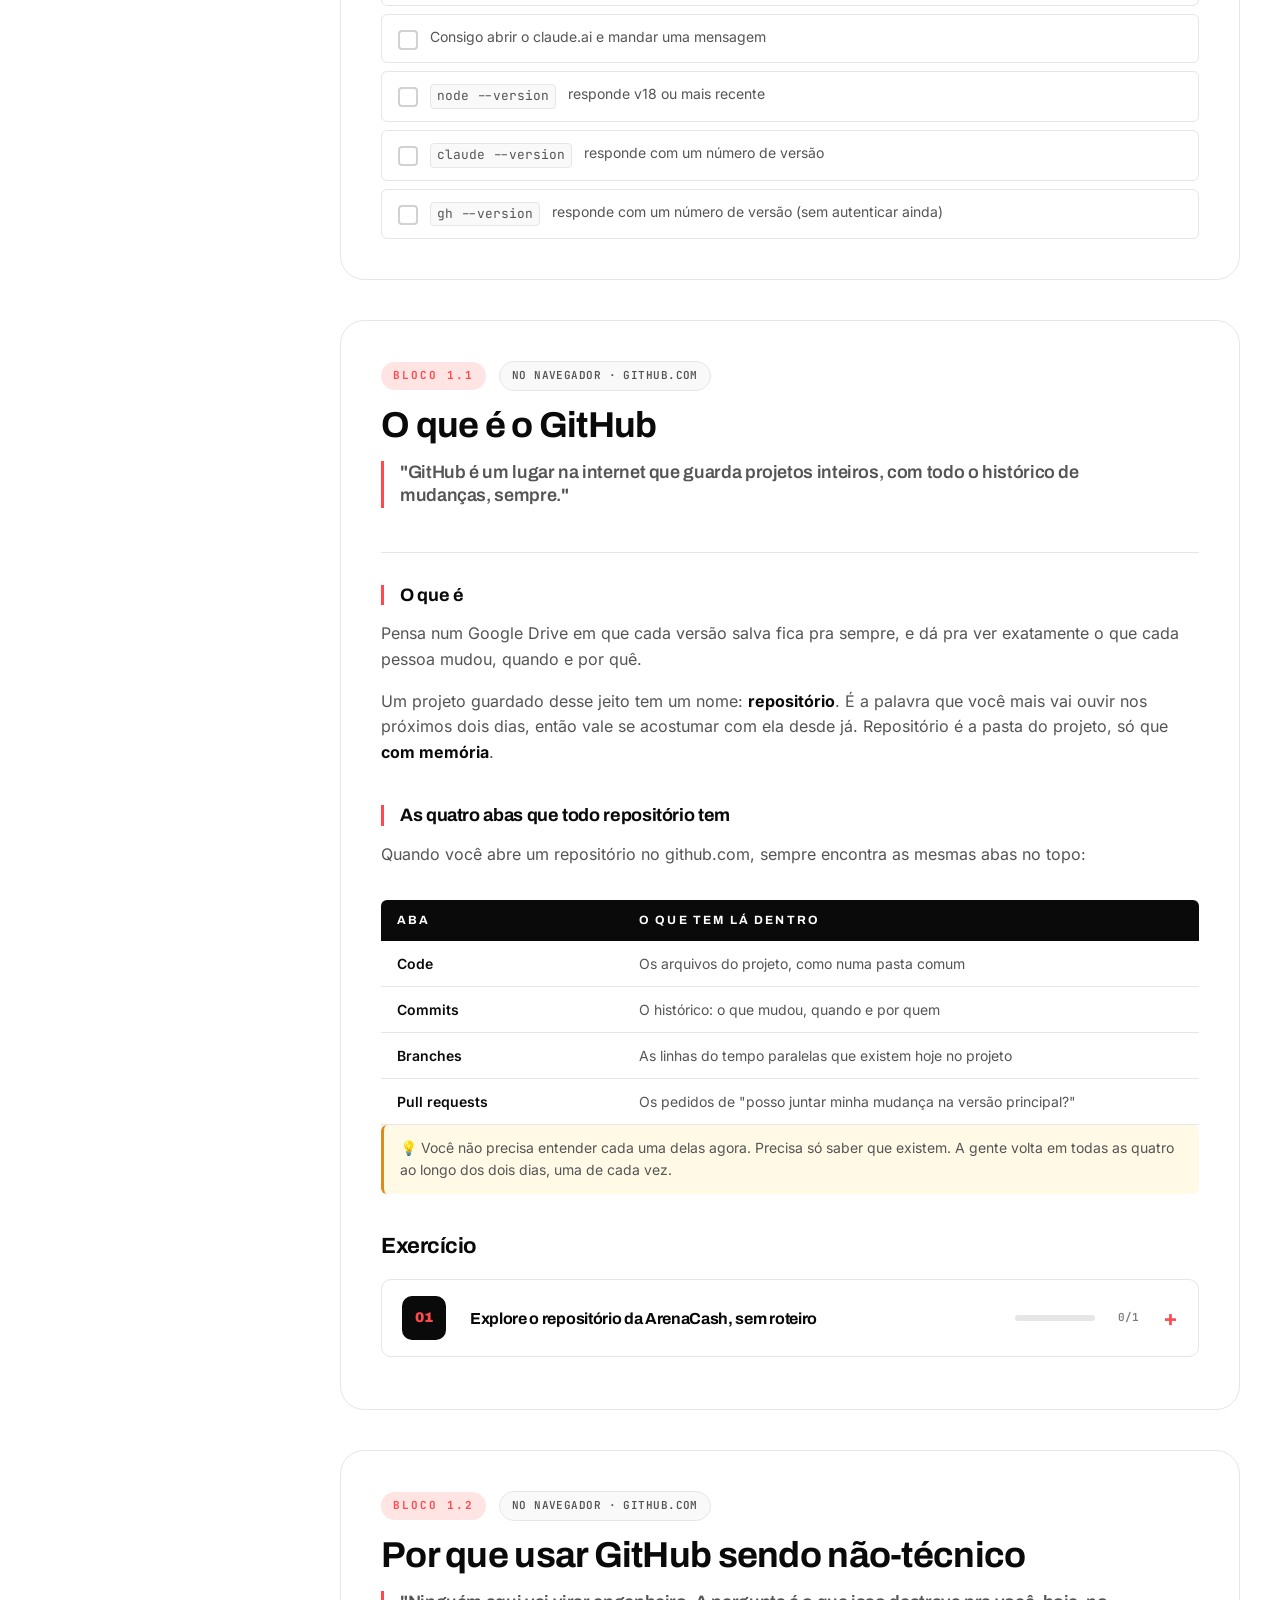
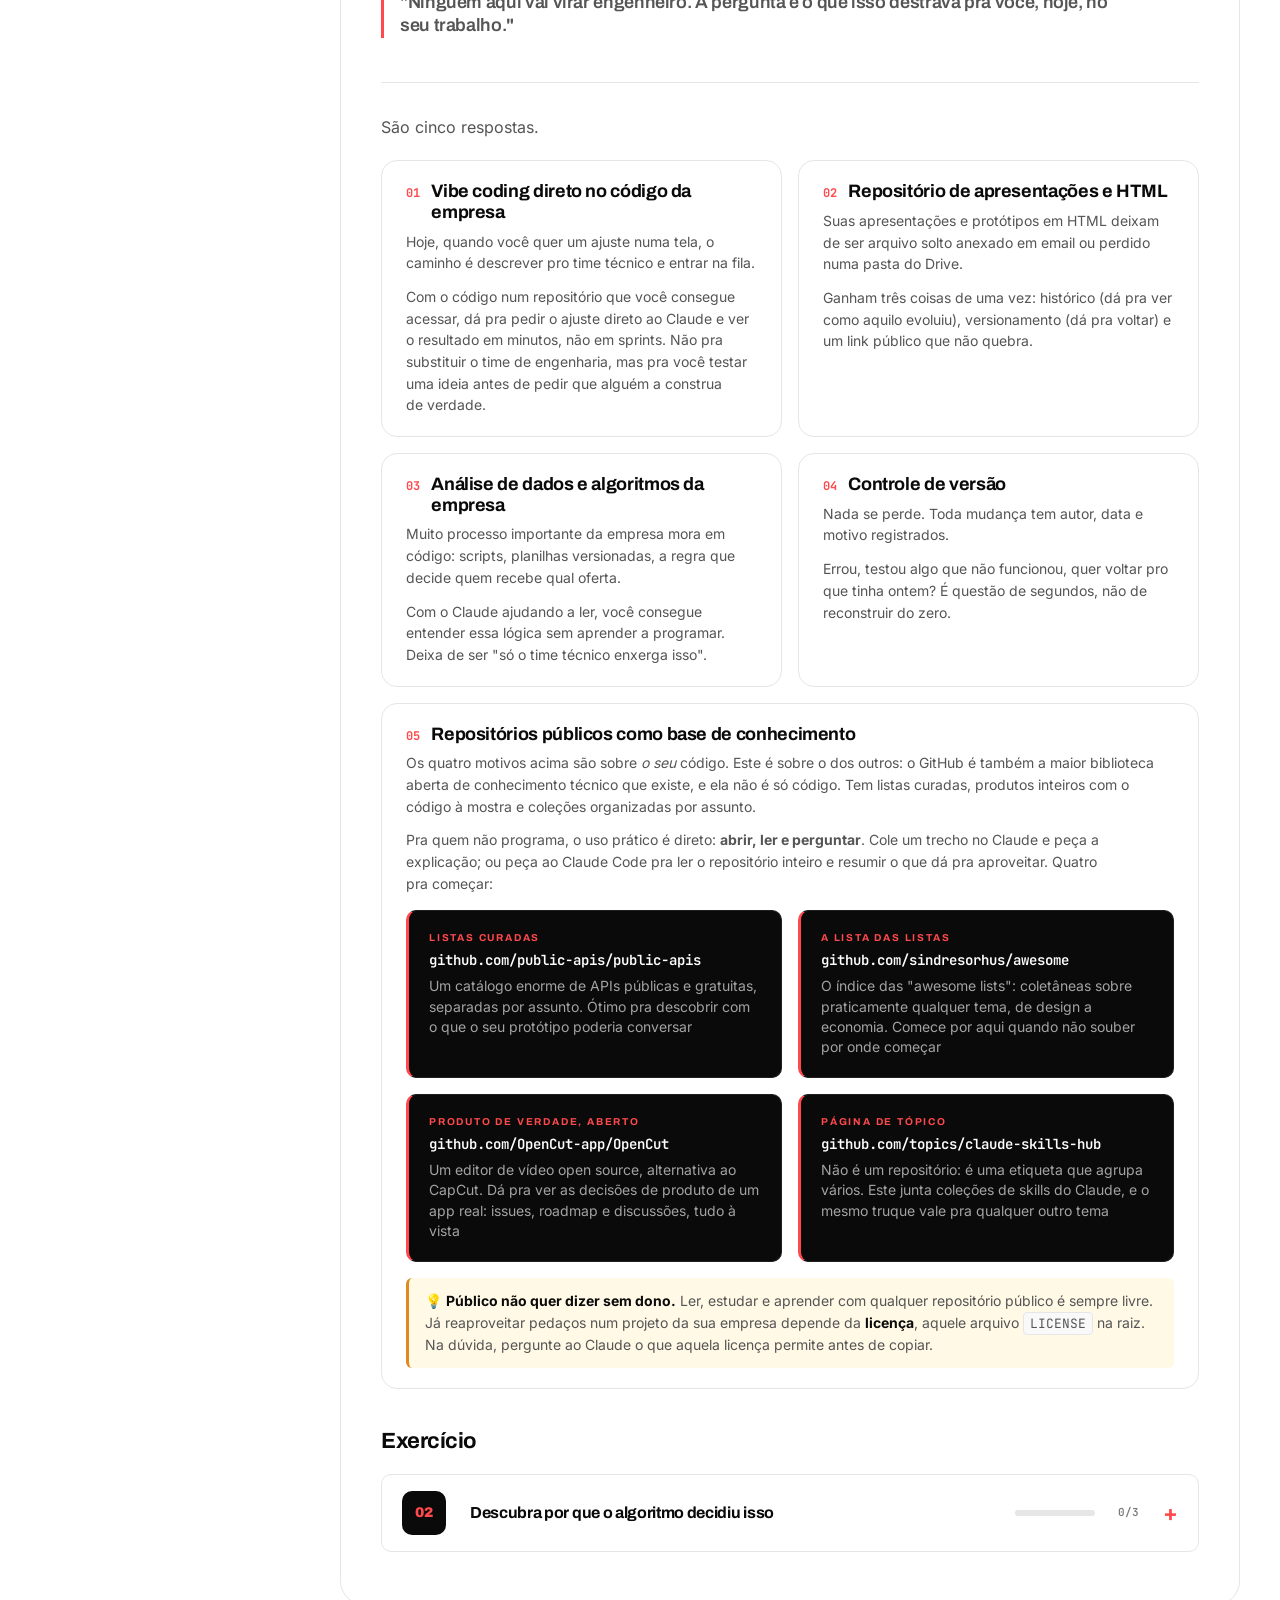
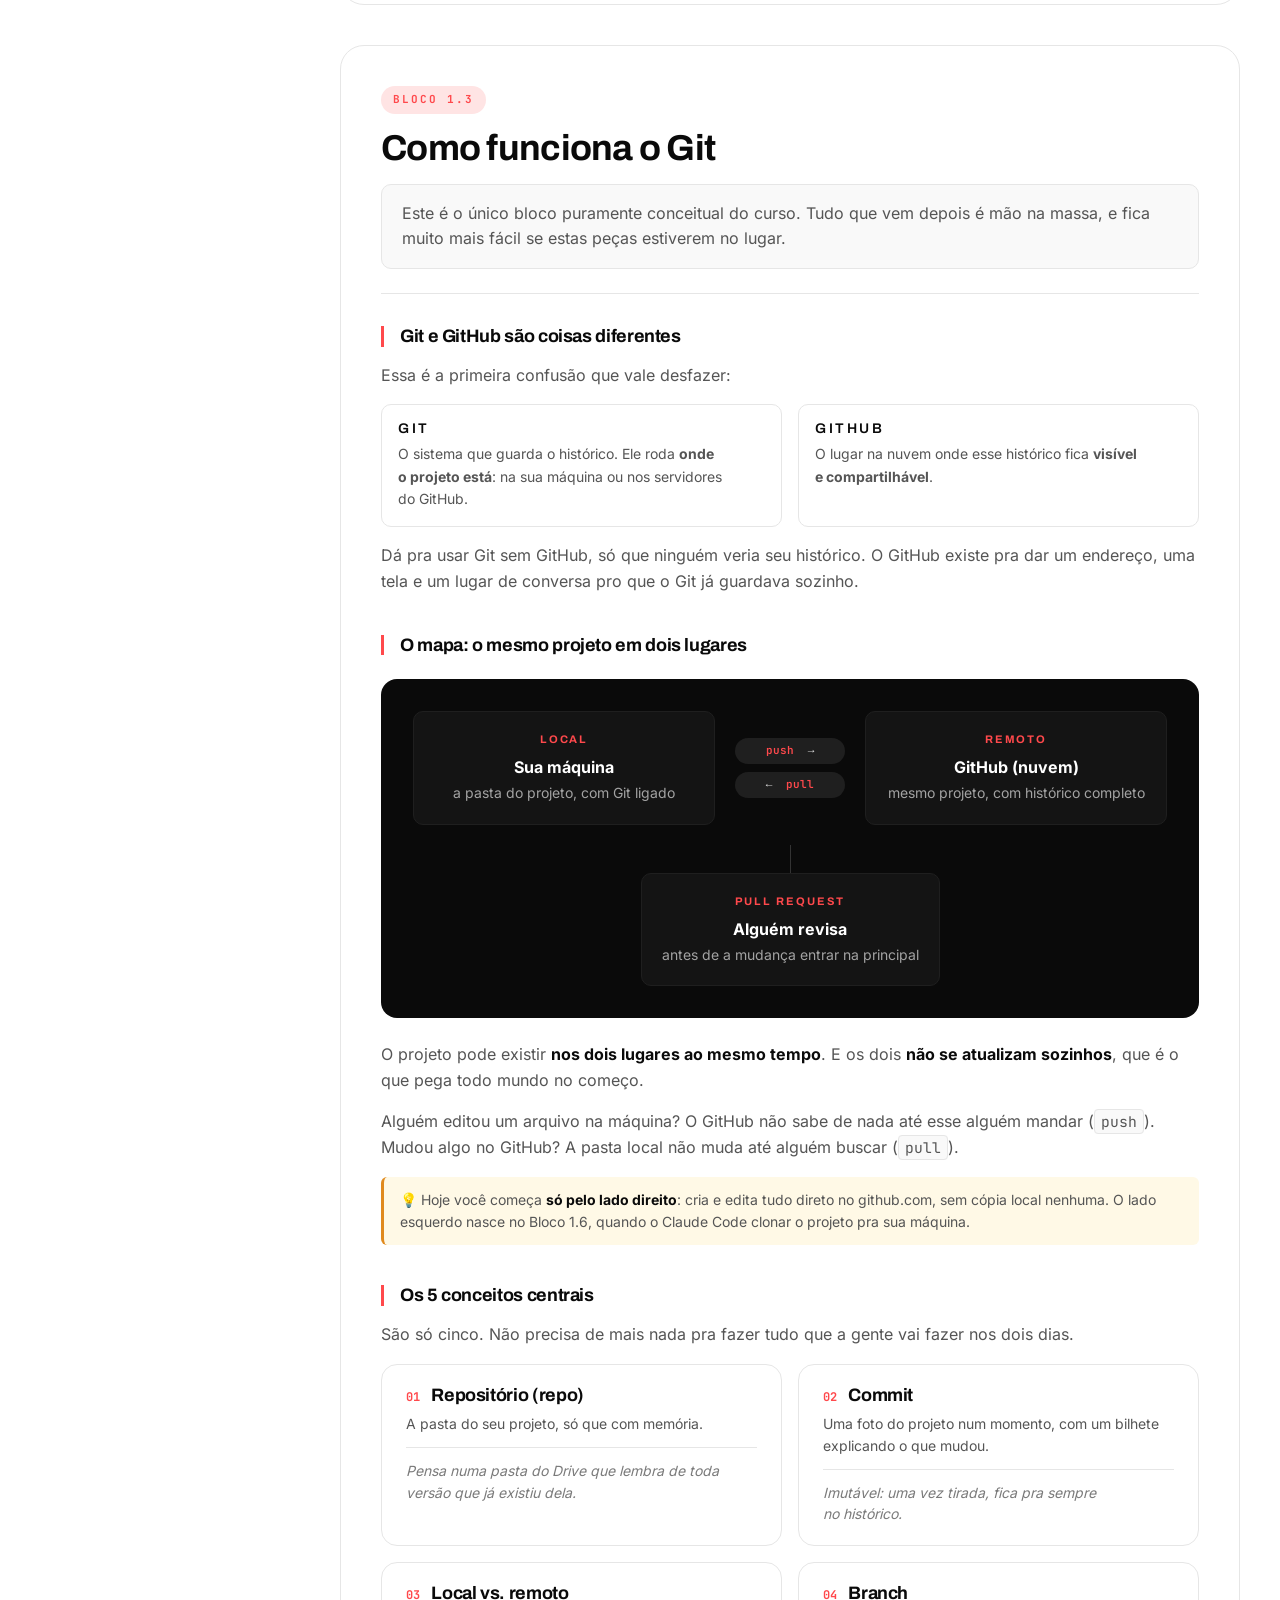
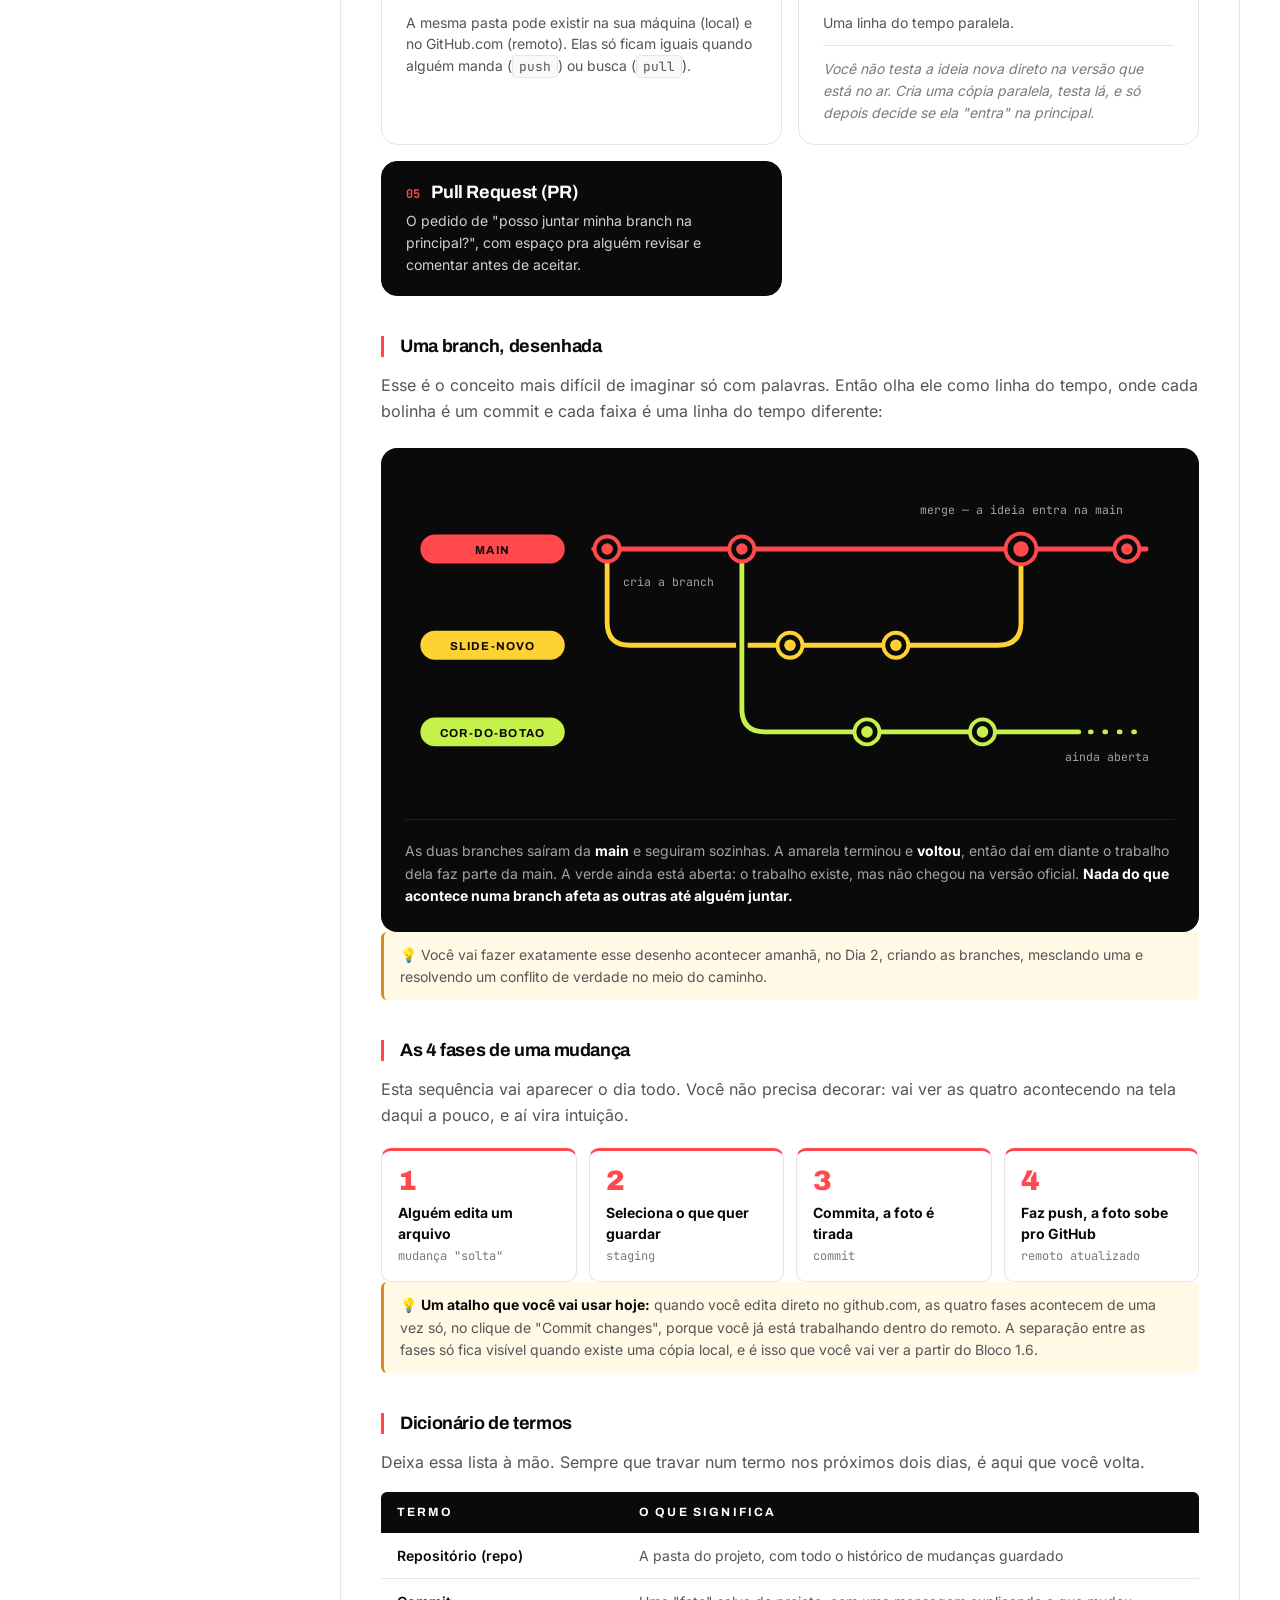
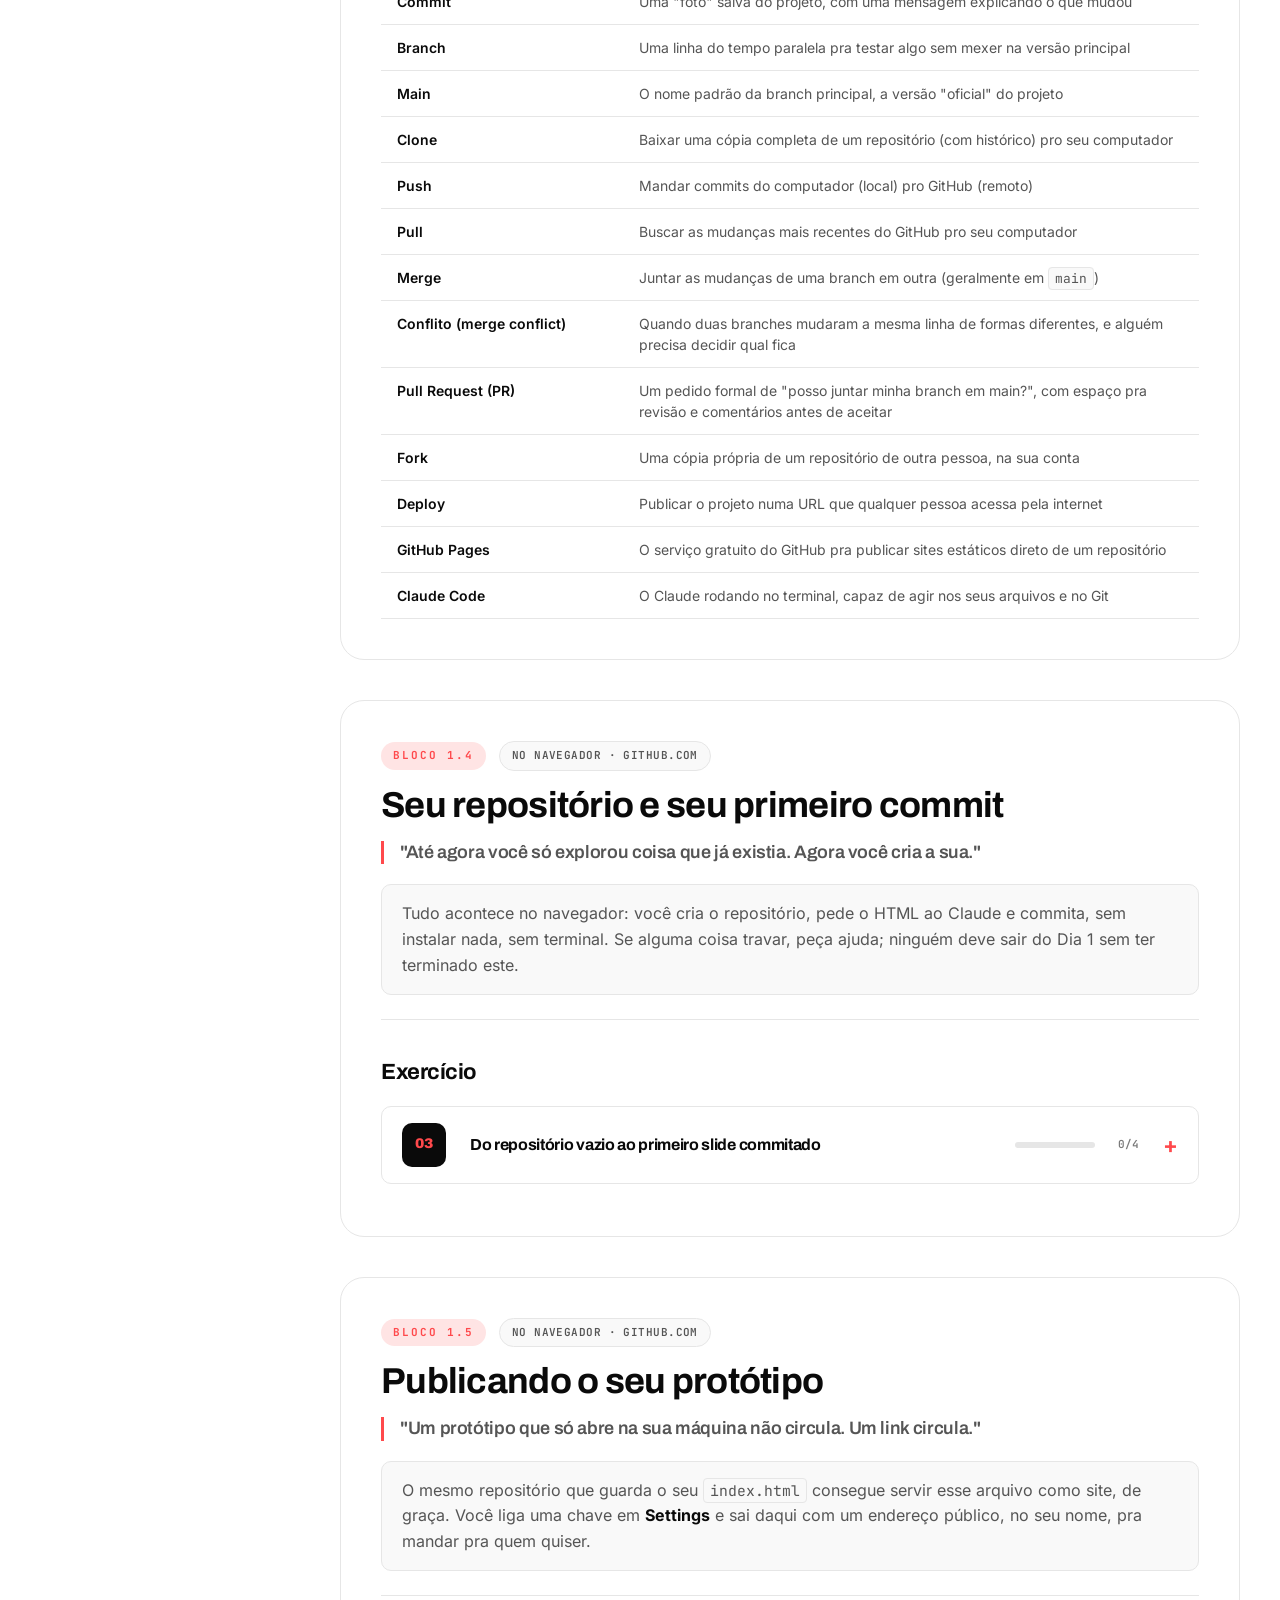
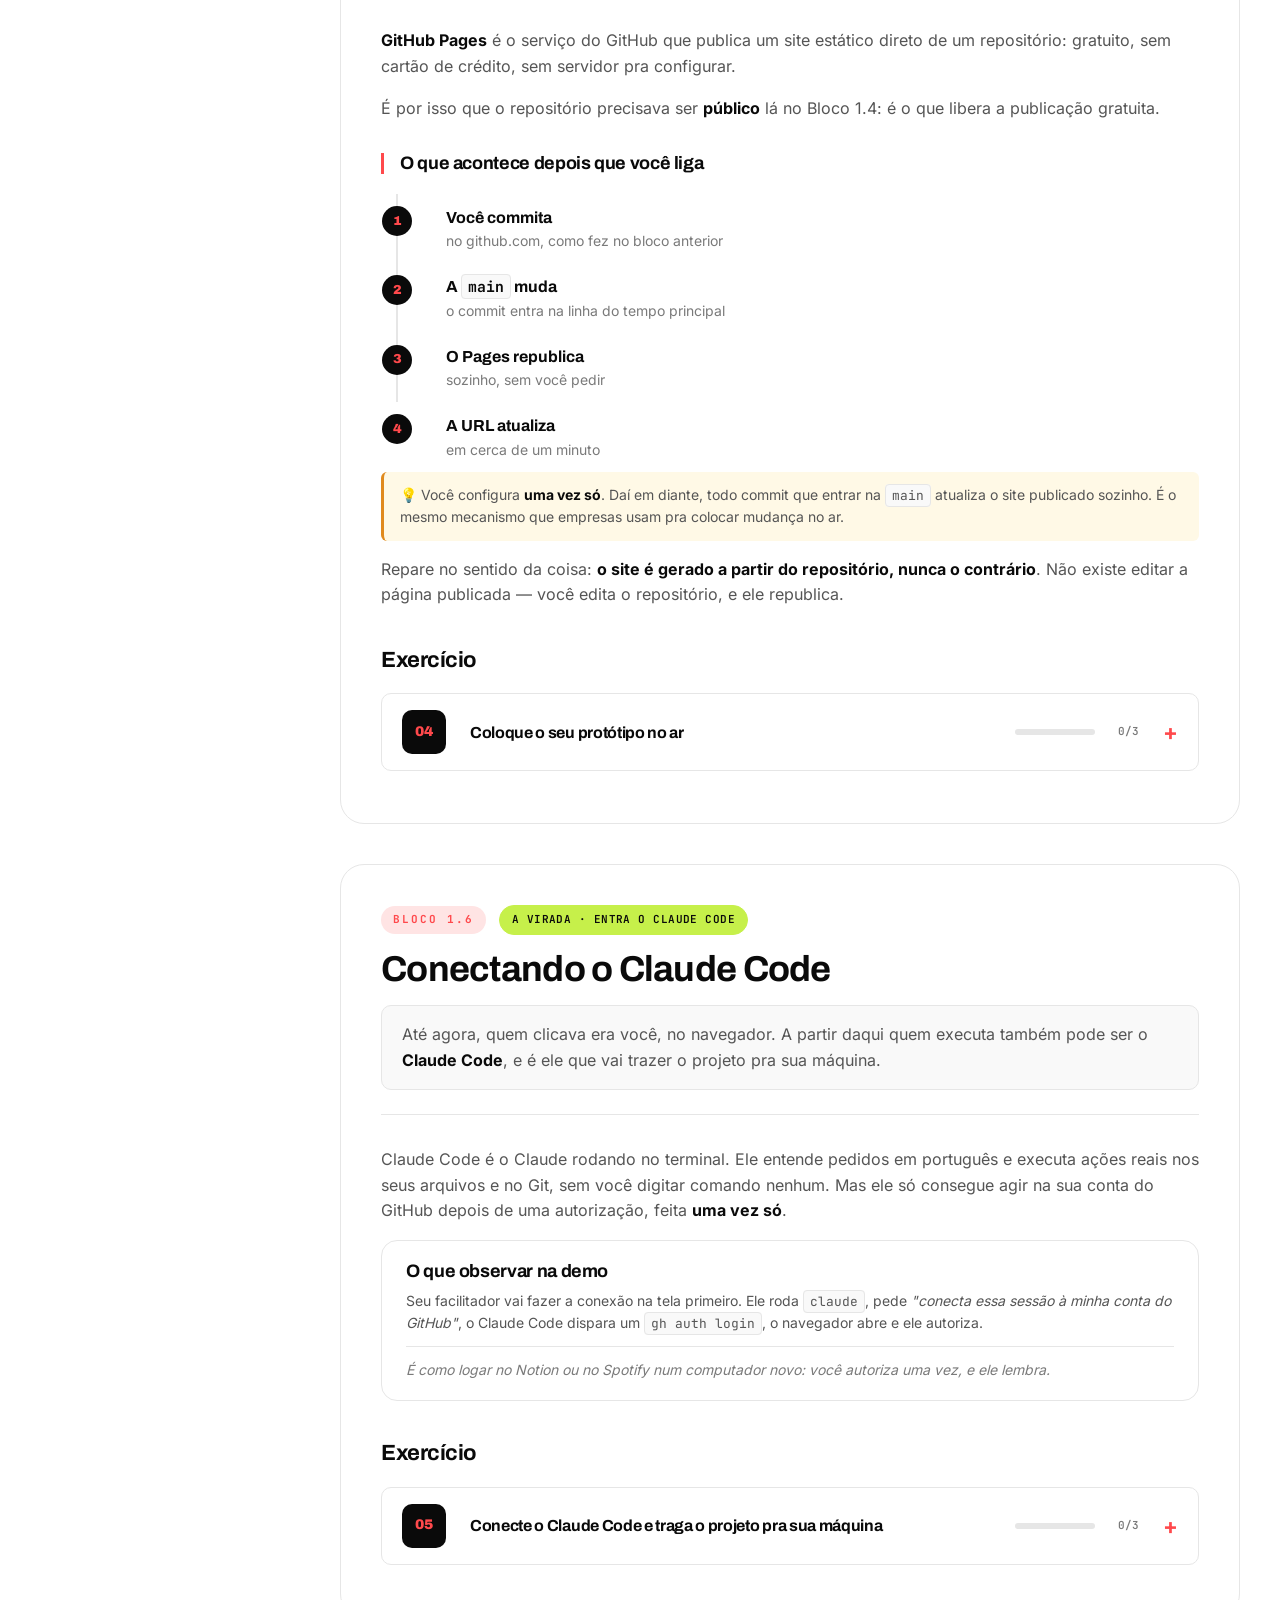
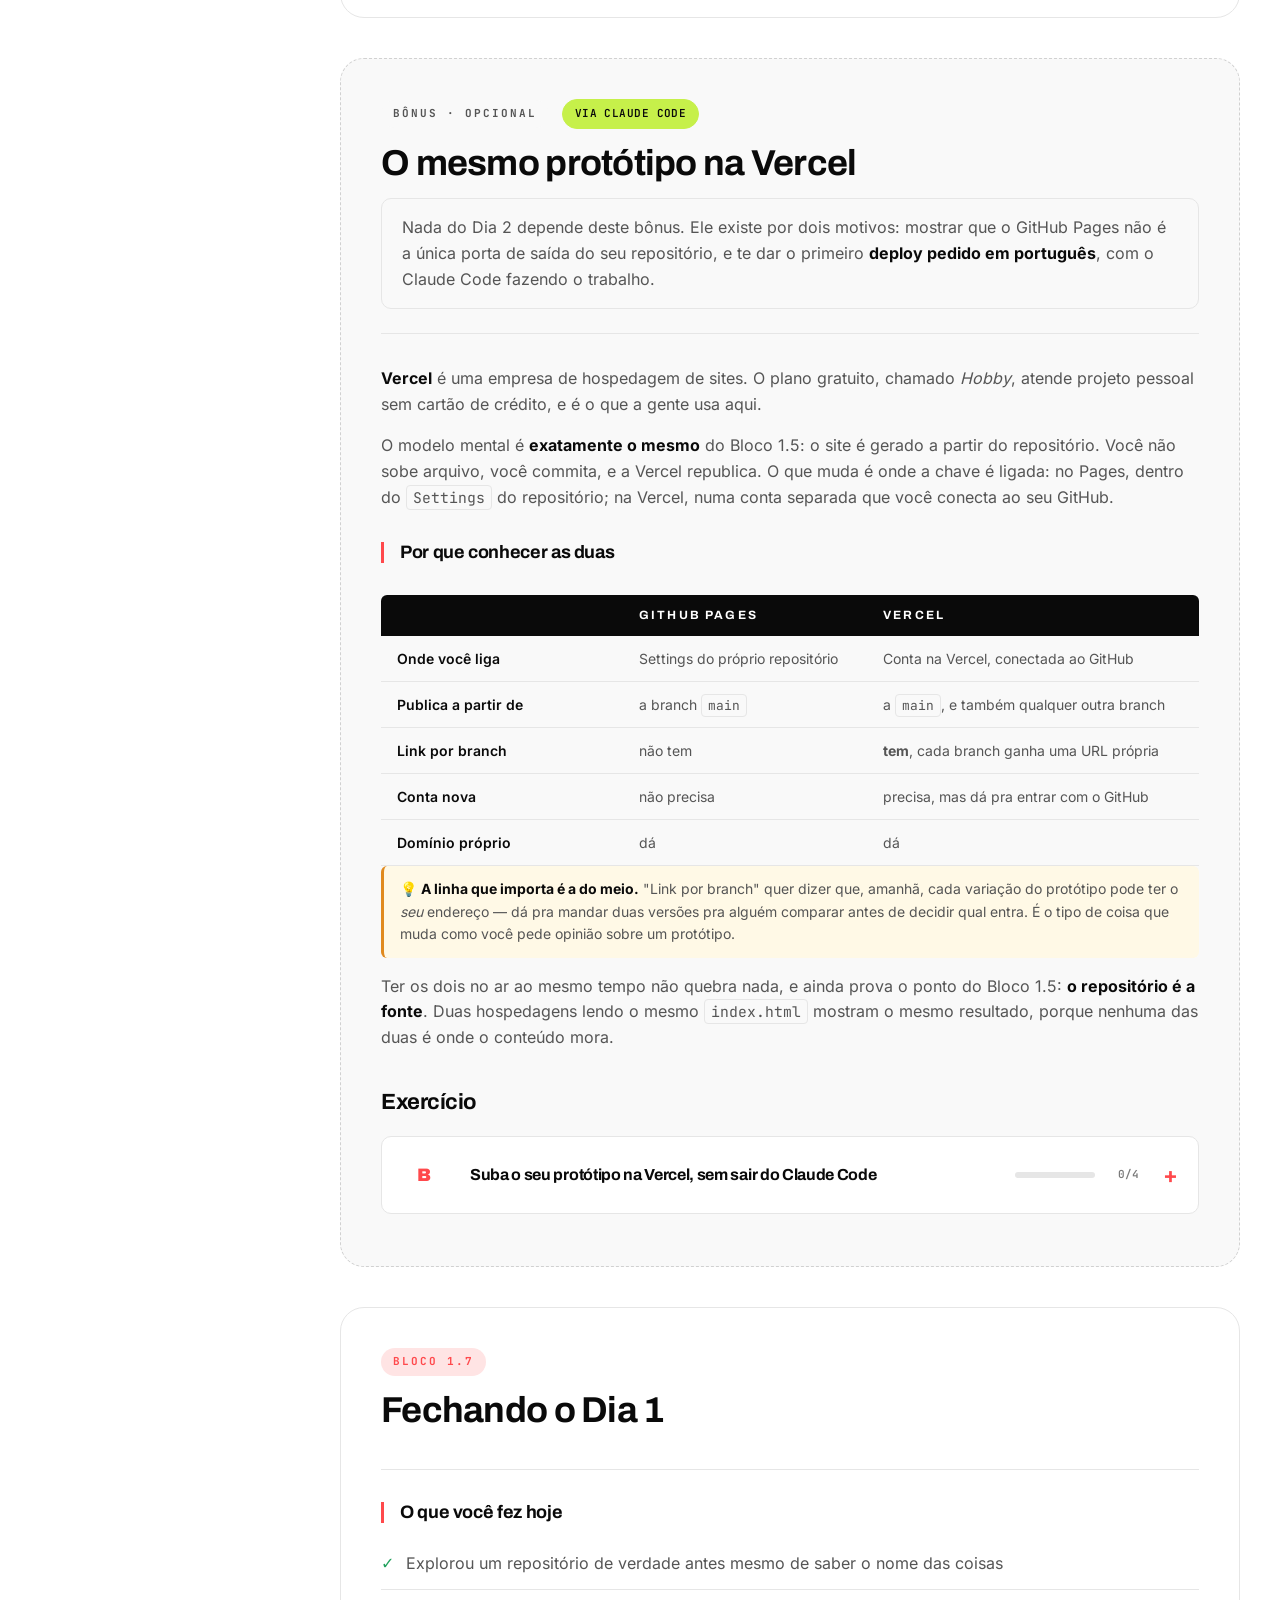
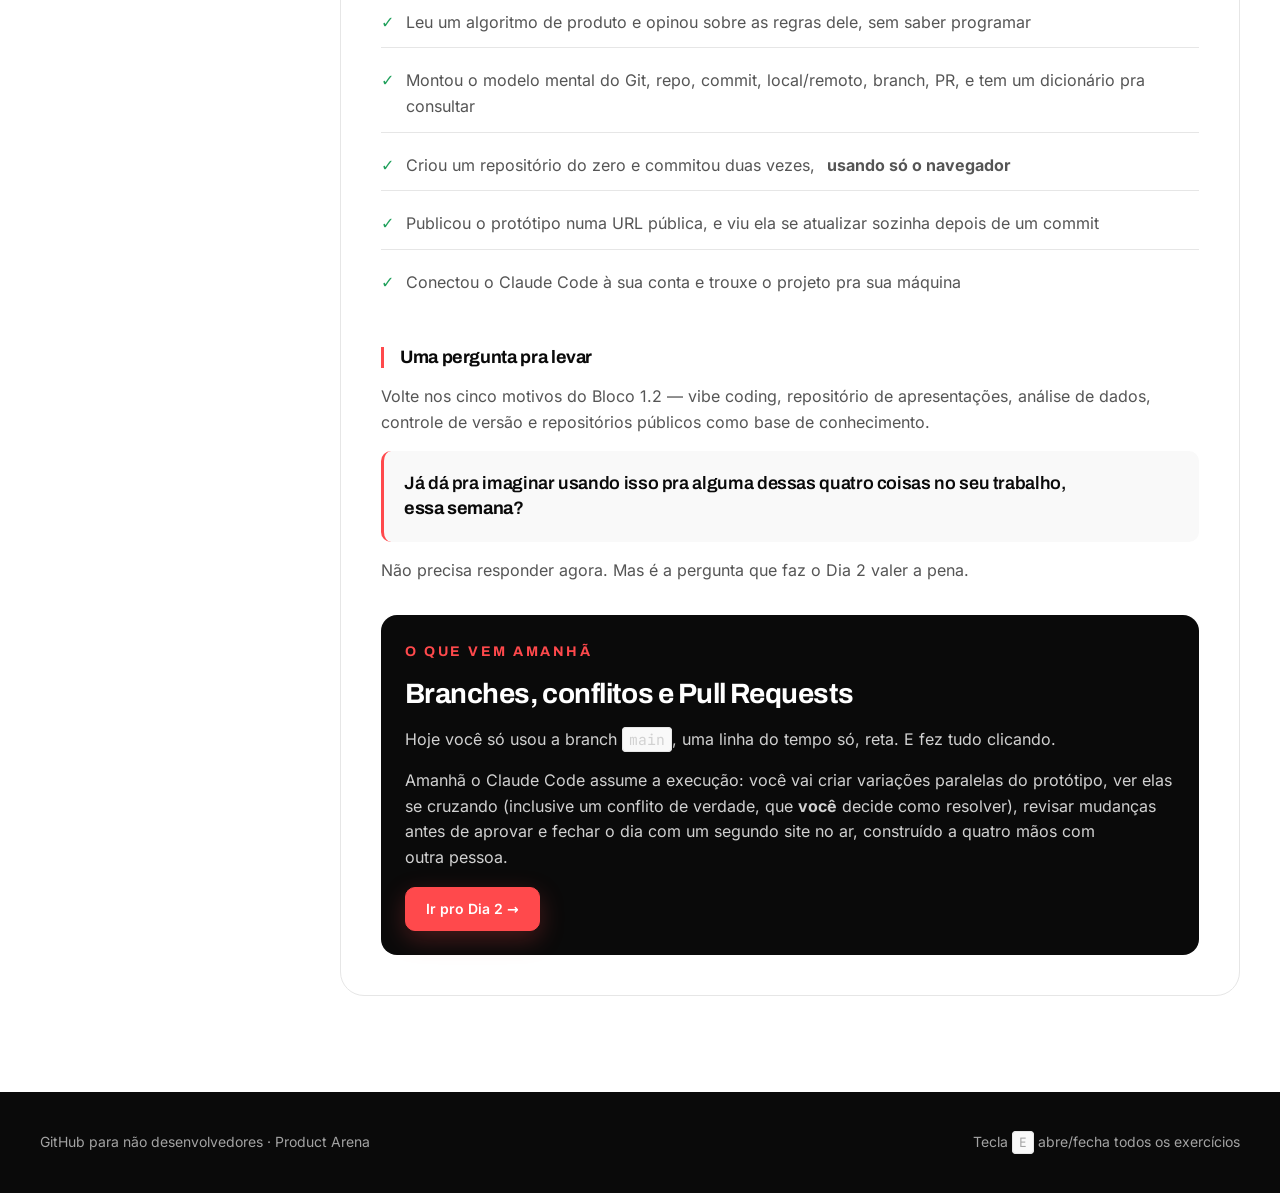
==== commit ed7f2d70: "Adiciona o quinto motivo: repositorios publicos como base de conhecimento Os quatro motivos do Bloco" ====
--- a/site/dia-1.html
+++ b/site/dia-1.html
@@ -261,14 +261,14 @@
             e Pull Requests.</p>
 
             <div class="link-cards">
-              <a class="link-card" href="https://github.com/CaueCM/ArenaCash" rel="noopener" target="_blank">
+              <a class="link-card" href="https://github.com/Product-Arena/arena-cash" rel="noopener" target="_blank">
                 <span class="link-card-label">O repositório</span>
-                <span class="link-card-url">github.com/CaueCM/ArenaCash</span>
+                <span class="link-card-url">github.com/Product-Arena/arena-cash</span>
                 <span class="link-card-desc">O código, o histórico, as branches e os Pull Requests</span>
               </a>
-              <a class="link-card" href="https://cauecm.github.io/ArenaCash/" rel="noopener" target="_blank">
+              <a class="link-card" href="https://product-arena.github.io/arena-cash/" rel="noopener" target="_blank">
                 <span class="link-card-label">O site no ar</span>
-                <span class="link-card-url">cauecm.github.io/ArenaCash</span>
+                <span class="link-card-url">product-arena.github.io/arena-cash</span>
                 <span class="link-card-desc">O mesmo código publicado, funcionando na internet</span>
               </a>
             </div>
@@ -317,7 +317,7 @@
       </div>
 
       <div class="concept">
-        <p>São quatro respostas.</p>
+        <p>São cinco respostas.</p>
         <div class="grid-2" style="margin-top: var(--s-5);">
           <div class="concept-card">
             <h4><span class="n">01</span> Vibe coding direto no código da empresa</h4>
@@ -343,6 +343,47 @@
             <h4><span class="n">04</span> Controle de versão</h4>
             <p>Nada se perde. Toda mudança tem autor, data e motivo registrados.</p>
             <p>Errou, testou algo que não funcionou, quer voltar pro que tinha ontem? É questão de segundos, não de reconstruir do zero.</p>
+          </div>
+          <div class="concept-card" style="grid-column: 1 / -1;">
+            <h4><span class="n">05</span> Repositórios públicos como base de conhecimento</h4>
+            <p>Os quatro motivos acima são sobre <em>o seu</em> código. Este é sobre o dos outros: o GitHub é
+            também a maior biblioteca aberta de conhecimento técnico que existe, e ela não é só código. Tem
+            listas curadas, produtos inteiros com o código à mostra e coleções organizadas por assunto.</p>
+            <p>Pra quem não programa, o uso prático é direto: <strong>abrir, ler e perguntar</strong>. Cole um
+            trecho no Claude e peça a explicação; ou peça ao Claude Code pra ler o repositório inteiro e resumir
+            o que dá pra aproveitar. Quatro pra começar:</p>
+
+            <div class="link-cards" style="margin-top: var(--s-4);">
+              <a class="link-card" href="https://github.com/public-apis/public-apis" rel="noopener" target="_blank">
+                <span class="link-card-label">Listas curadas</span>
+                <span class="link-card-url">github.com/public-apis/<wbr>public-apis</span>
+                <span class="link-card-desc">Um catálogo enorme de APIs públicas e gratuitas, separadas por
+                assunto. Ótimo pra descobrir com o que o seu protótipo poderia conversar</span>
+              </a>
+              <a class="link-card" href="https://github.com/sindresorhus/awesome" rel="noopener" target="_blank">
+                <span class="link-card-label">A lista das listas</span>
+                <span class="link-card-url">github.com/sindresorhus/<wbr>awesome</span>
+                <span class="link-card-desc">O índice das "awesome lists": coletâneas sobre praticamente
+                qualquer tema, de design a economia. Comece por aqui quando não souber por onde começar</span>
+              </a>
+              <a class="link-card" href="https://github.com/OpenCut-app/OpenCut" rel="noopener" target="_blank">
+                <span class="link-card-label">Produto de verdade, aberto</span>
+                <span class="link-card-url">github.com/OpenCut-app/<wbr>OpenCut</span>
+                <span class="link-card-desc">Um editor de vídeo open source, alternativa ao CapCut. Dá pra ver
+                as decisões de produto de um app real: issues, roadmap e discussões, tudo à vista</span>
+              </a>
+              <a class="link-card" href="https://github.com/topics/claude-skills-hub" rel="noopener" target="_blank">
+                <span class="link-card-label">Página de tópico</span>
+                <span class="link-card-url">github.com/topics/<wbr>claude-skills-hub</span>
+                <span class="link-card-desc">Não é um repositório: é uma etiqueta que agrupa vários. Este junta
+                coleções de skills do Claude, e o mesmo truque vale pra qualquer outro tema</span>
+              </a>
+            </div>
+
+            <p class="tip" style="margin-top: var(--s-4);">💡 <strong>Público não quer dizer sem dono.</strong>
+            Ler, estudar e aprender com qualquer repositório público é sempre livre. Já reaproveitar pedaços num
+            projeto da sua empresa depende da <strong>licença</strong>, aquele arquivo <code>LICENSE</code> na
+            raiz. Na dúvida, pergunte ao Claude o que aquela licença permite antes de copiar.</p>
           </div>
         </div>
       </div>
@@ -371,9 +412,9 @@
                 <p>A ArenaCash tem um simulador que pergunta idade, salário e perfil de investidor, e indica um produto:</p>
 
                 <div class="link-cards">
-                  <a class="link-card" href="https://cauecm.github.io/ArenaCash/simulador.html" rel="noopener" target="_blank">
+                  <a class="link-card" href="https://product-arena.github.io/arena-cash/simulador.html" rel="noopener" target="_blank">
                     <span class="link-card-label">Abrir o simulador</span>
-                    <span class="link-card-url">cauecm.github.io/ArenaCash/<wbr>simulador.html</span>
+                    <span class="link-card-url">product-arena.github.io/arena-cash/<wbr>simulador.html</span>
                     <span class="link-card-desc">Funciona de verdade, a conta acontece no seu navegador</span>
                   </a>
                 </div>
@@ -414,9 +455,9 @@
                 </ol>
 
                 <div class="link-cards">
-                  <a class="link-card" href="https://github.com/CaueCM/ArenaCash/blob/main/simulador.js" rel="noopener" target="_blank">
+                  <a class="link-card" href="https://github.com/Product-Arena/arena-cash/blob/main/simulador.js" rel="noopener" target="_blank">
                     <span class="link-card-label">Atalho, se precisar</span>
-                    <span class="link-card-url">github.com/CaueCM/ArenaCash/<wbr>blob/main/simulador.js</span>
+                    <span class="link-card-url">github.com/Product-Arena/arena-cash/<wbr>blob/main/simulador.js</span>
                     <span class="link-card-desc">O arquivo já aberto, mas tente achar navegando primeiro</span>
                   </a>
                 </div>
@@ -1093,12 +1134,12 @@
                       <tr><td>Local</td><td>a pasta clonada na sua máquina</td><td>Não, continua funcionando</td></tr>
                       <tr>
                         <td>Remoto</td>
-                        <td><a href="https://github.com/CaueCM/ArenaCash" rel="noopener" target="_blank">github.com/CaueCM/ArenaCash</a></td>
+                        <td><a href="https://github.com/Product-Arena/arena-cash" rel="noopener" target="_blank">github.com/Product-Arena/arena-cash</a></td>
                         <td>Sim</td>
                       </tr>
                       <tr>
                         <td>No ar</td>
-                        <td><a href="https://cauecm.github.io/ArenaCash/" rel="noopener" target="_blank">cauecm.github.io/ArenaCash</a></td>
+                        <td><a href="https://product-arena.github.io/arena-cash/" rel="noopener" target="_blank">product-arena.github.io/arena-cash</a></td>
                         <td>Sim</td>
                       </tr>
                     </tbody>
@@ -1323,8 +1364,8 @@
 
       <div class="concept">
         <h3 class="concept-sub">Uma pergunta pra levar</h3>
-        <p>Volte nos quatro motivos do Bloco 1.2 — vibe coding, repositório de apresentações, análise de dados,
-        controle de versão.</p>
+        <p>Volte nos cinco motivos do Bloco 1.2 — vibe coding, repositório de apresentações, análise de dados,
+        controle de versão e repositórios públicos como base de conhecimento.</p>
         <p class="ex-intro">Já dá pra imaginar usando isso pra alguma dessas quatro coisas no seu trabalho,
         <strong>essa semana</strong>?</p>
         <p>Não precisa responder agora. Mas é a pergunta que faz o Dia 2 valer a pena.</p>
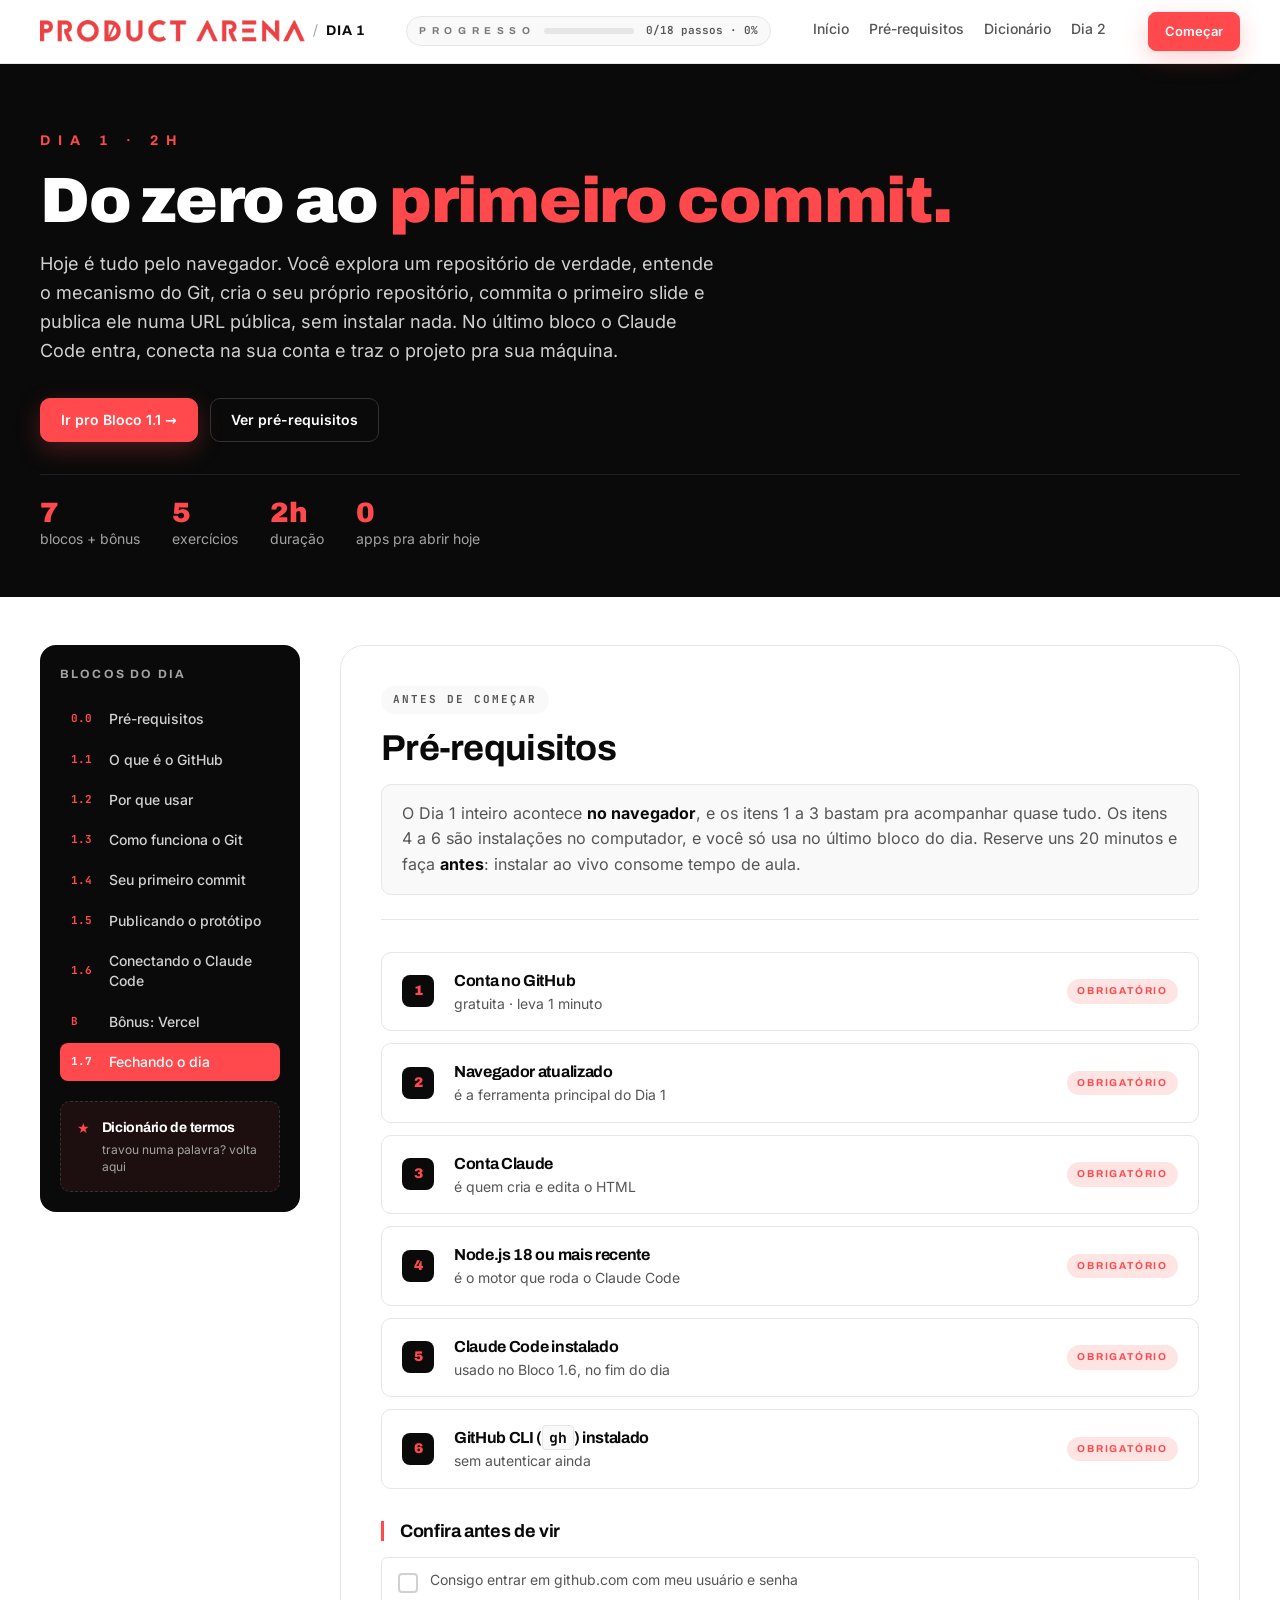
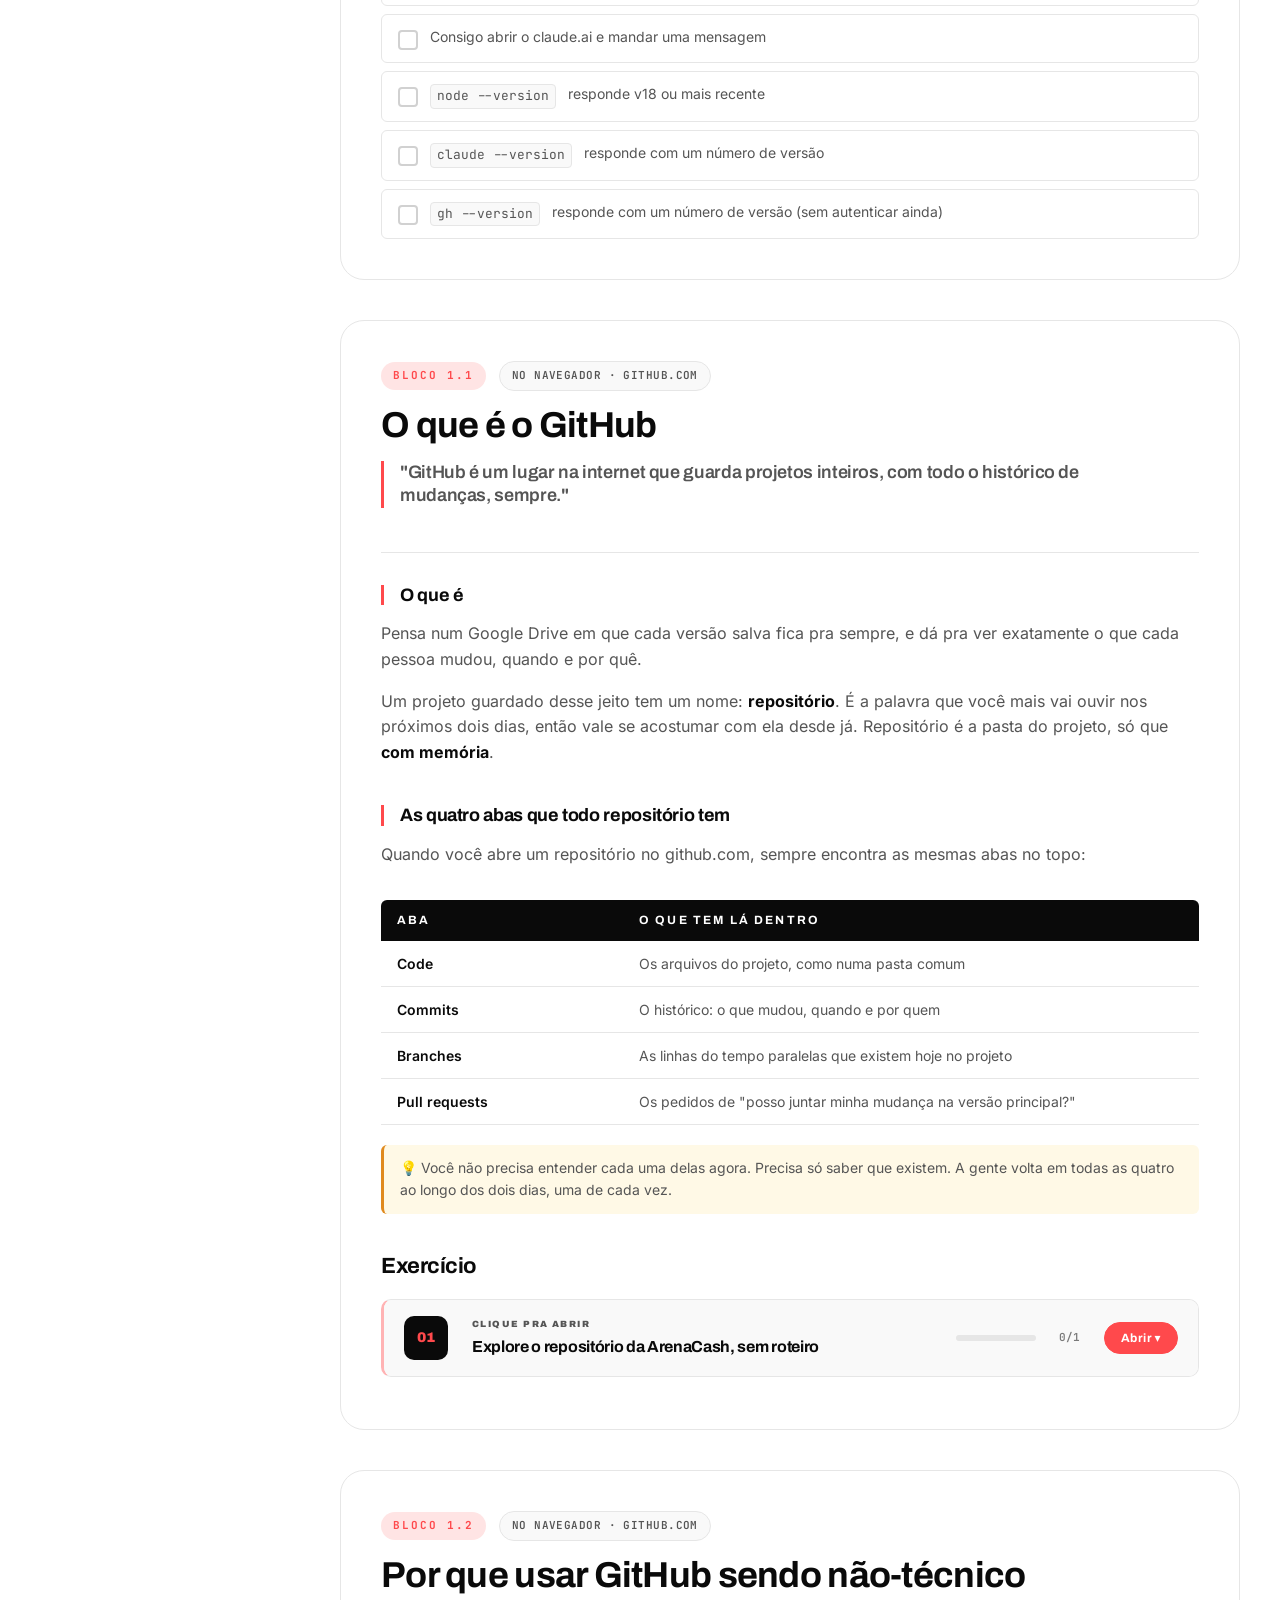
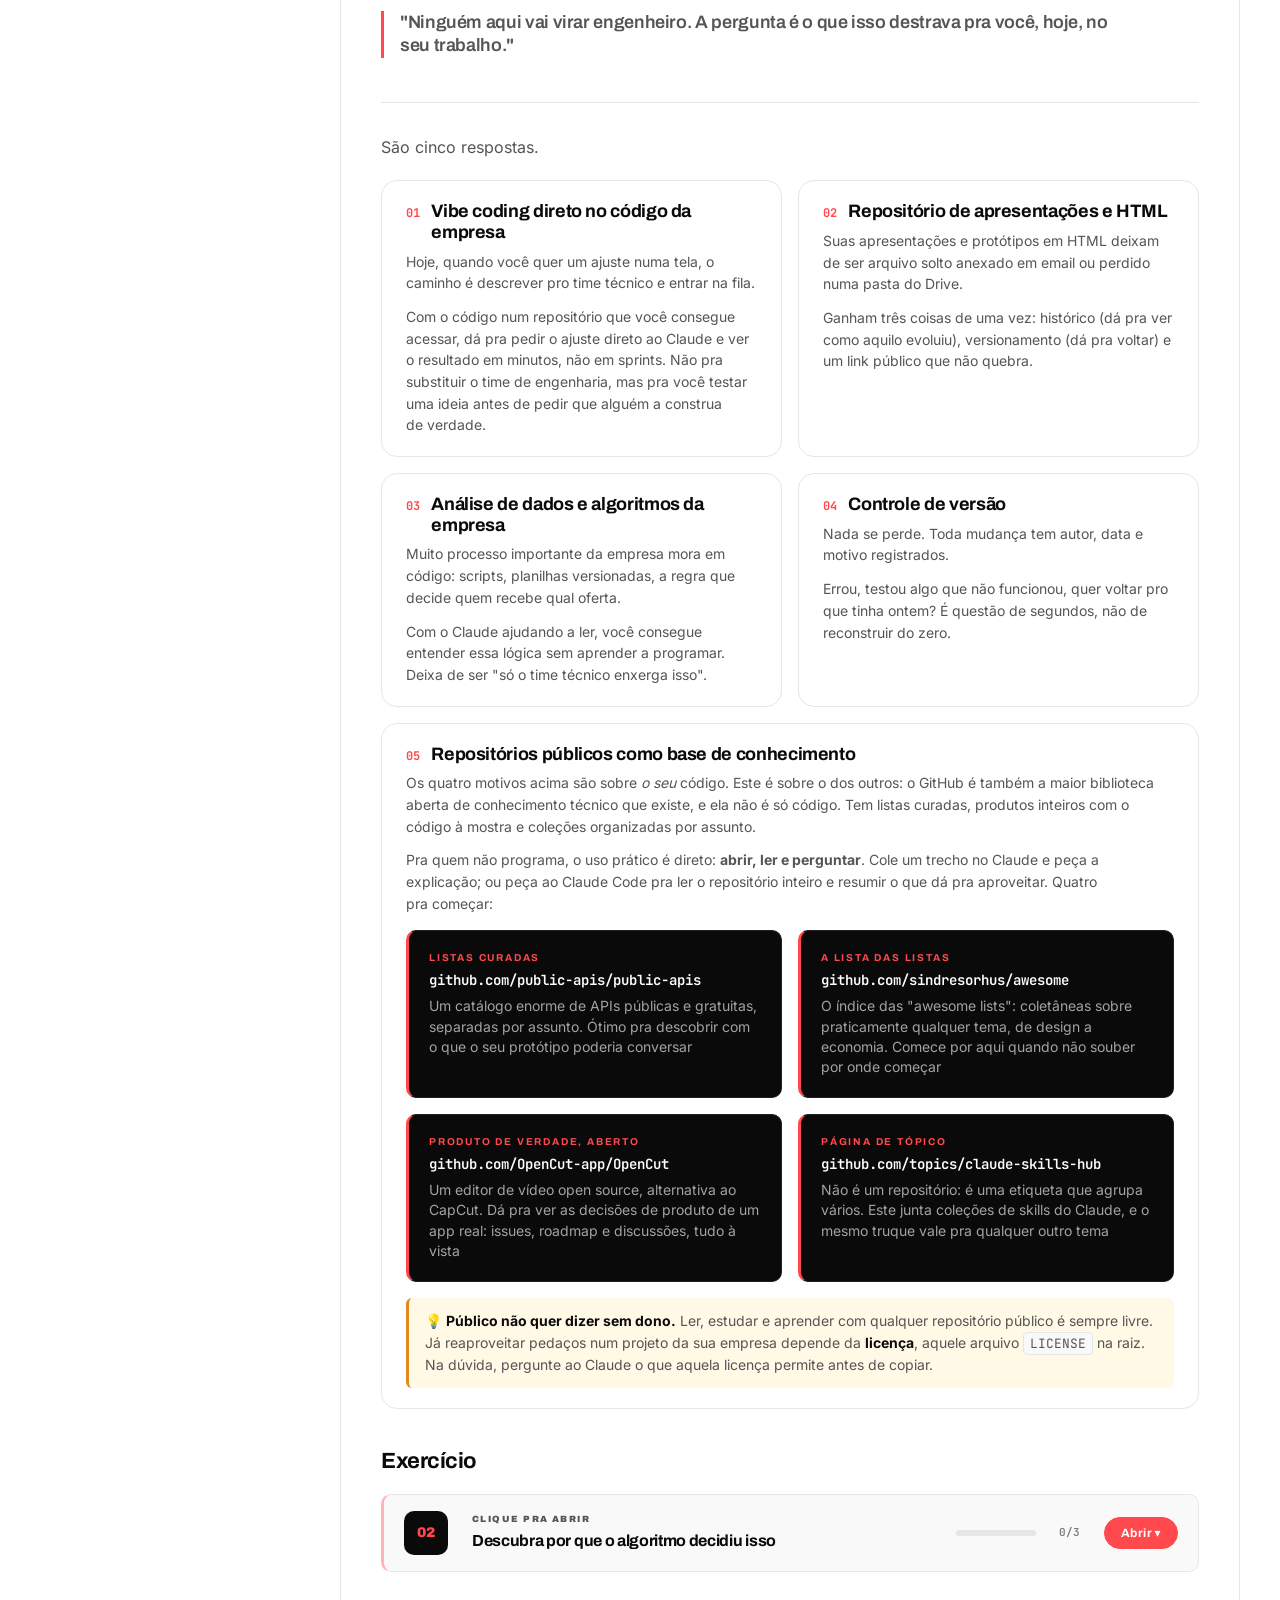
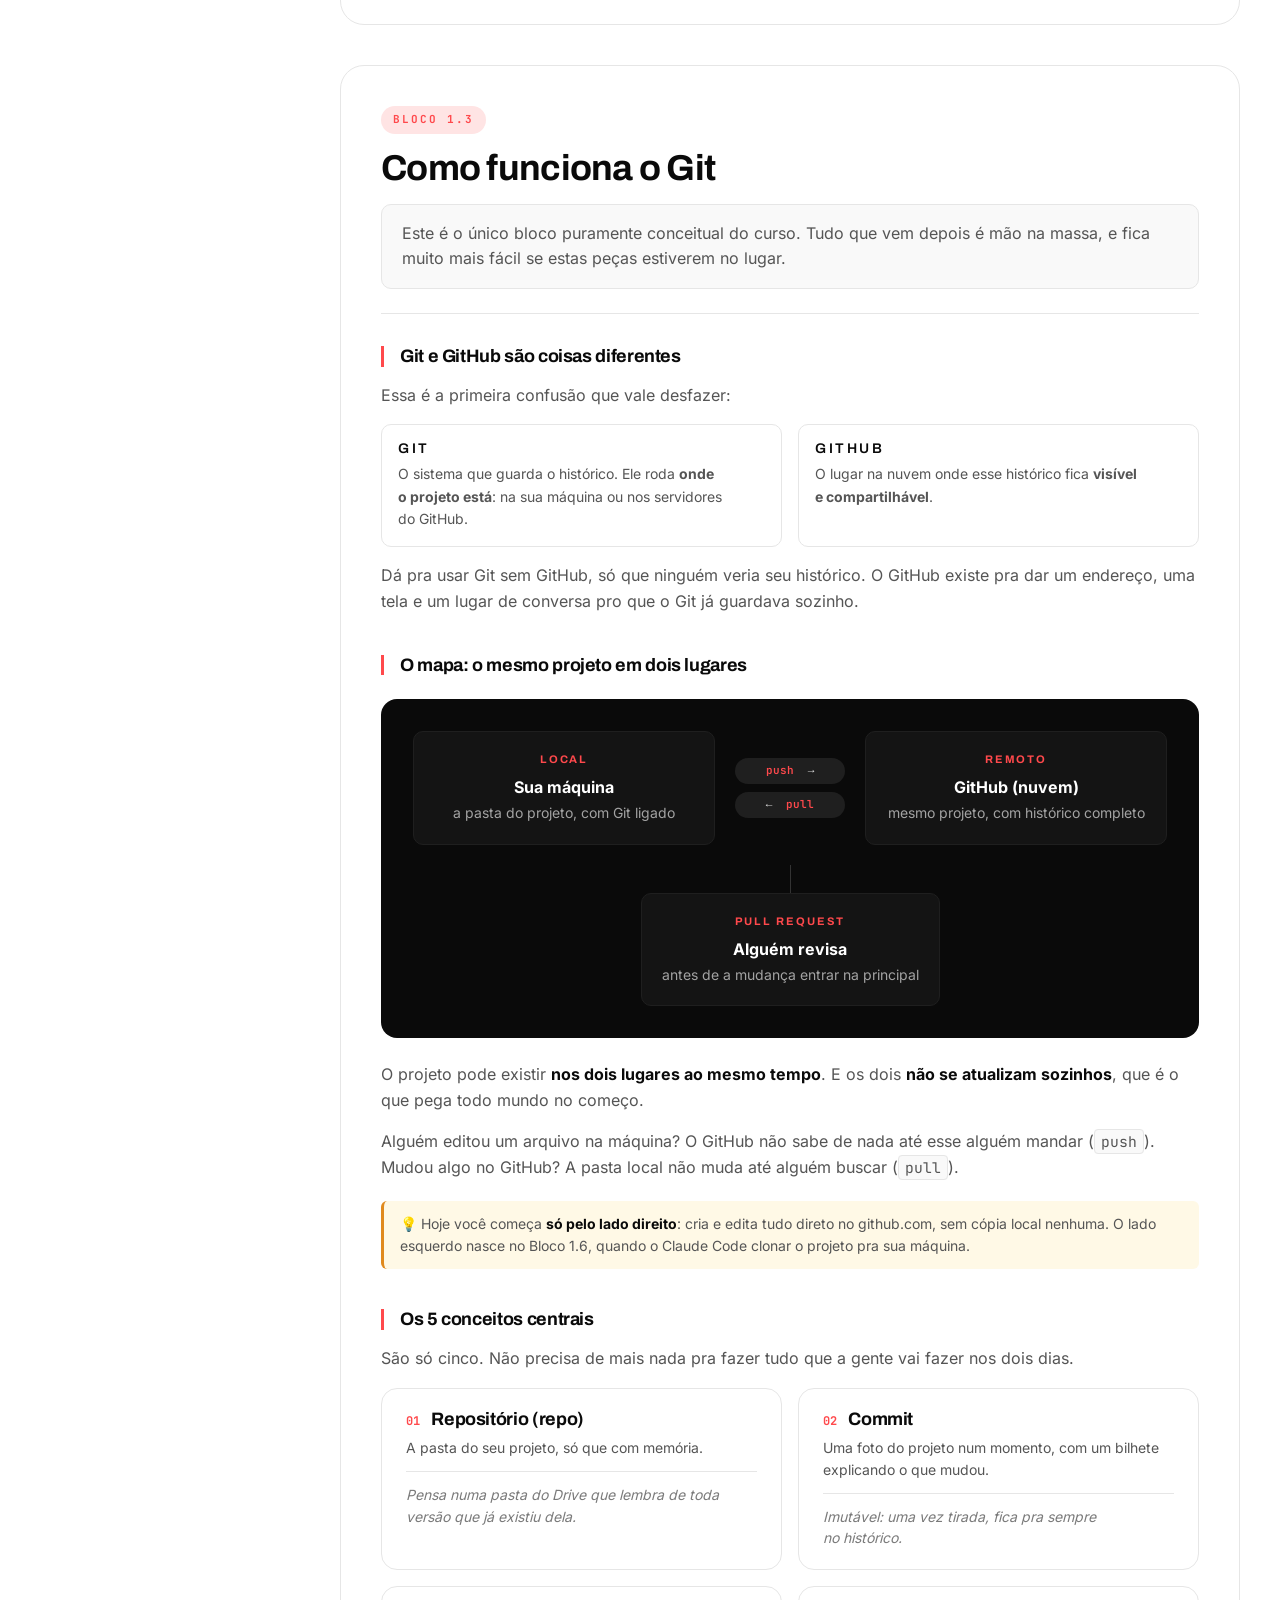
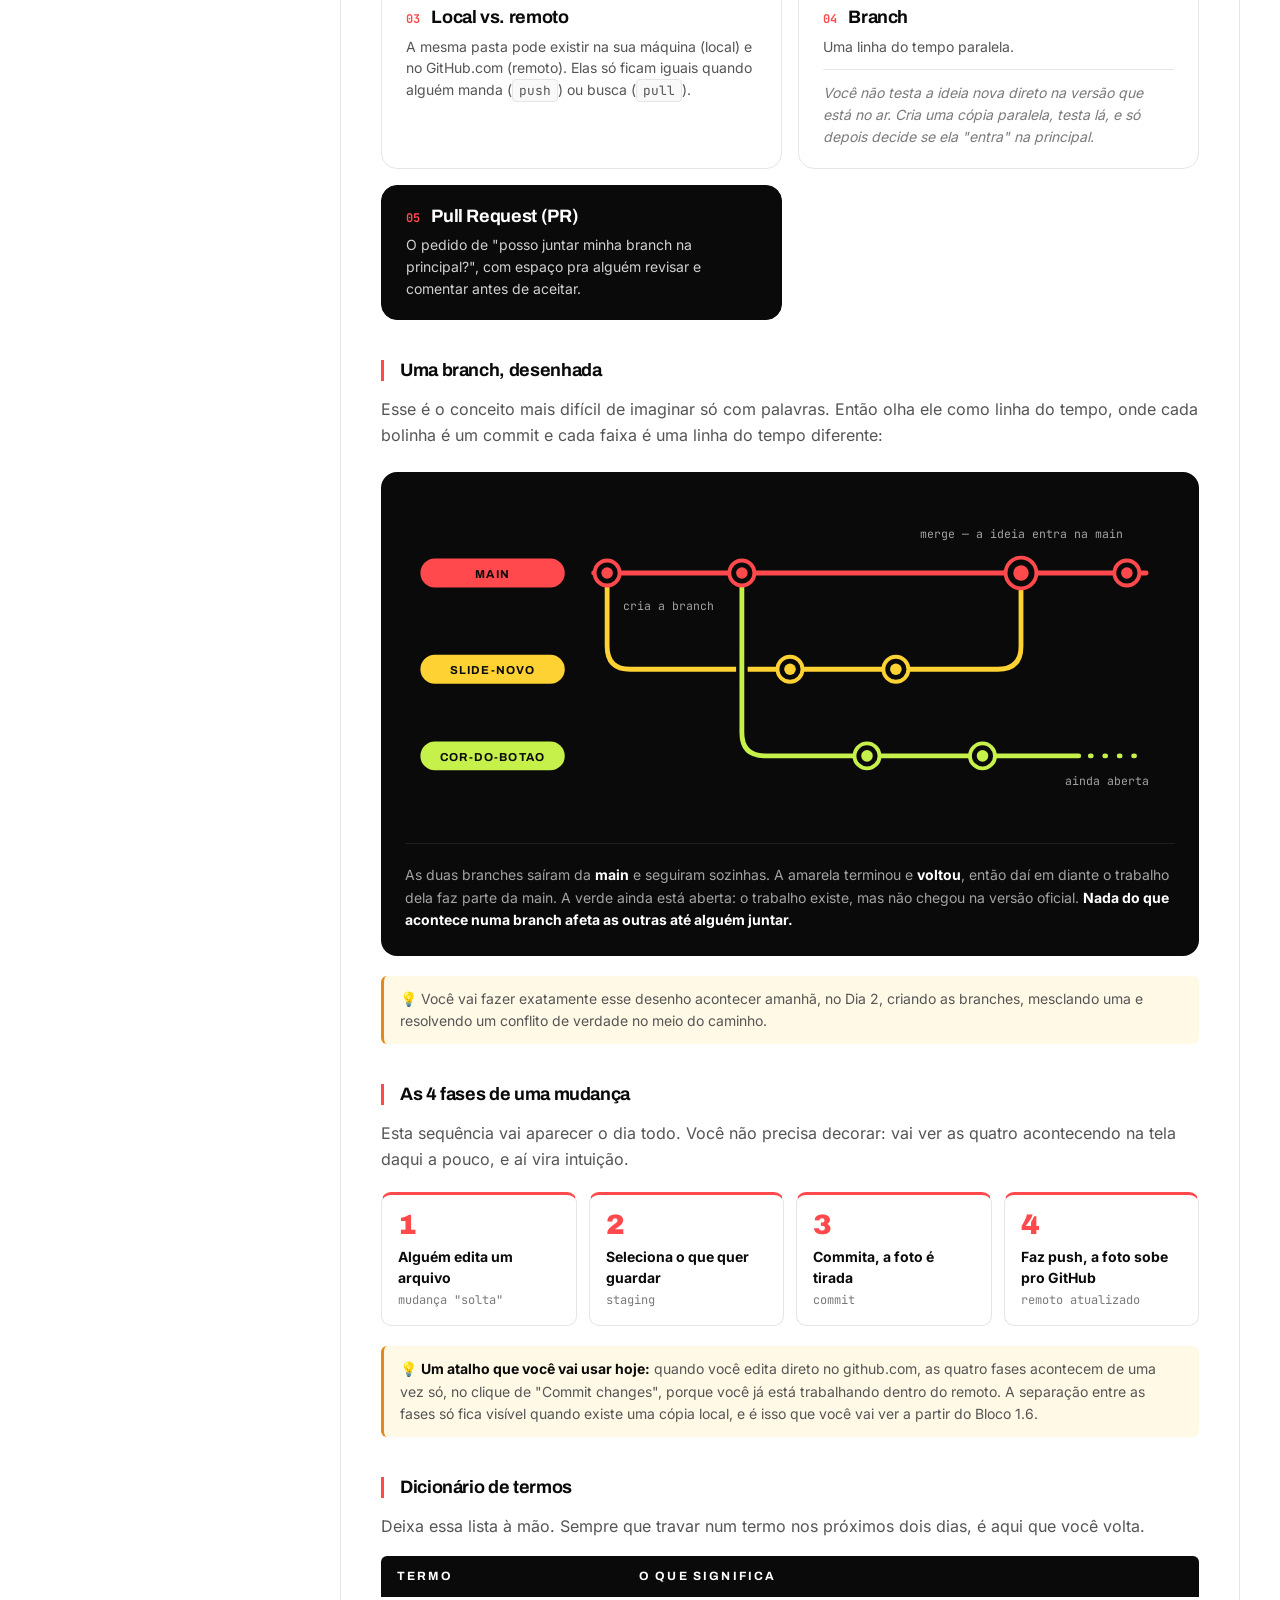
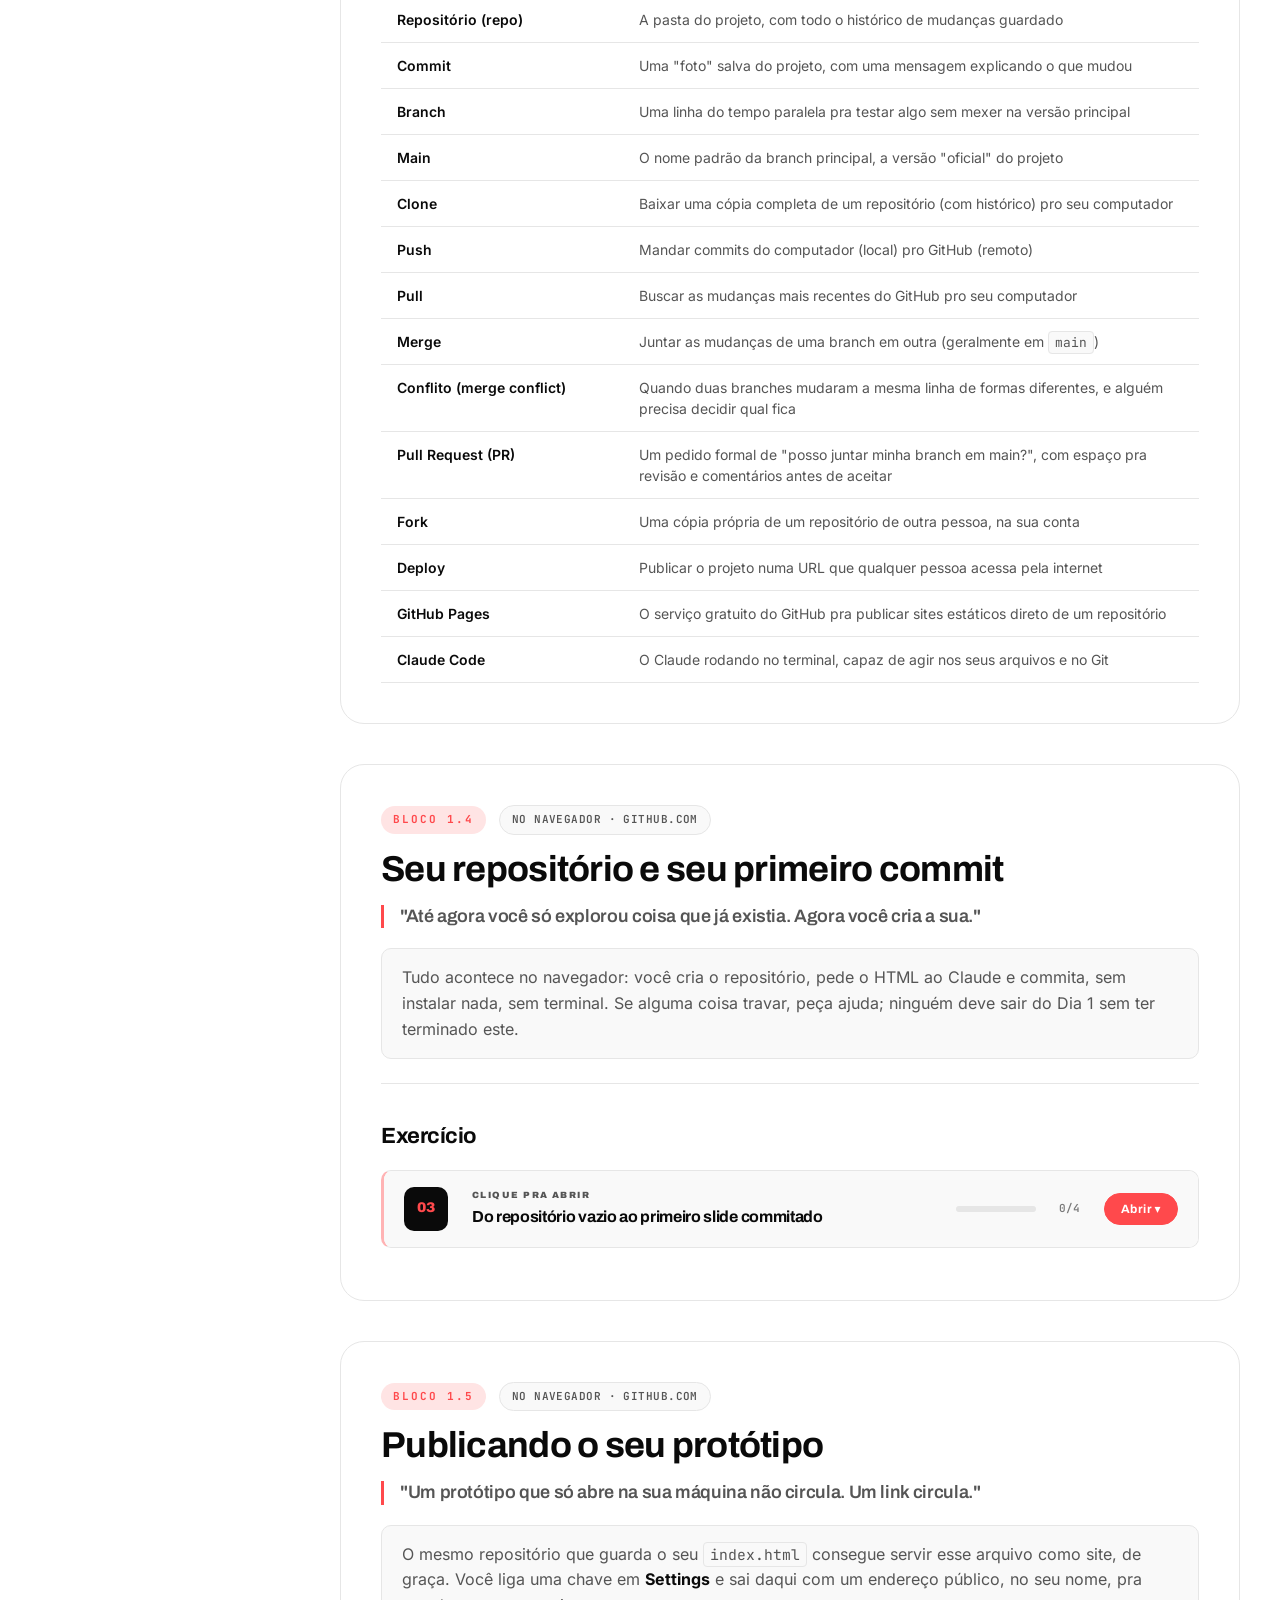
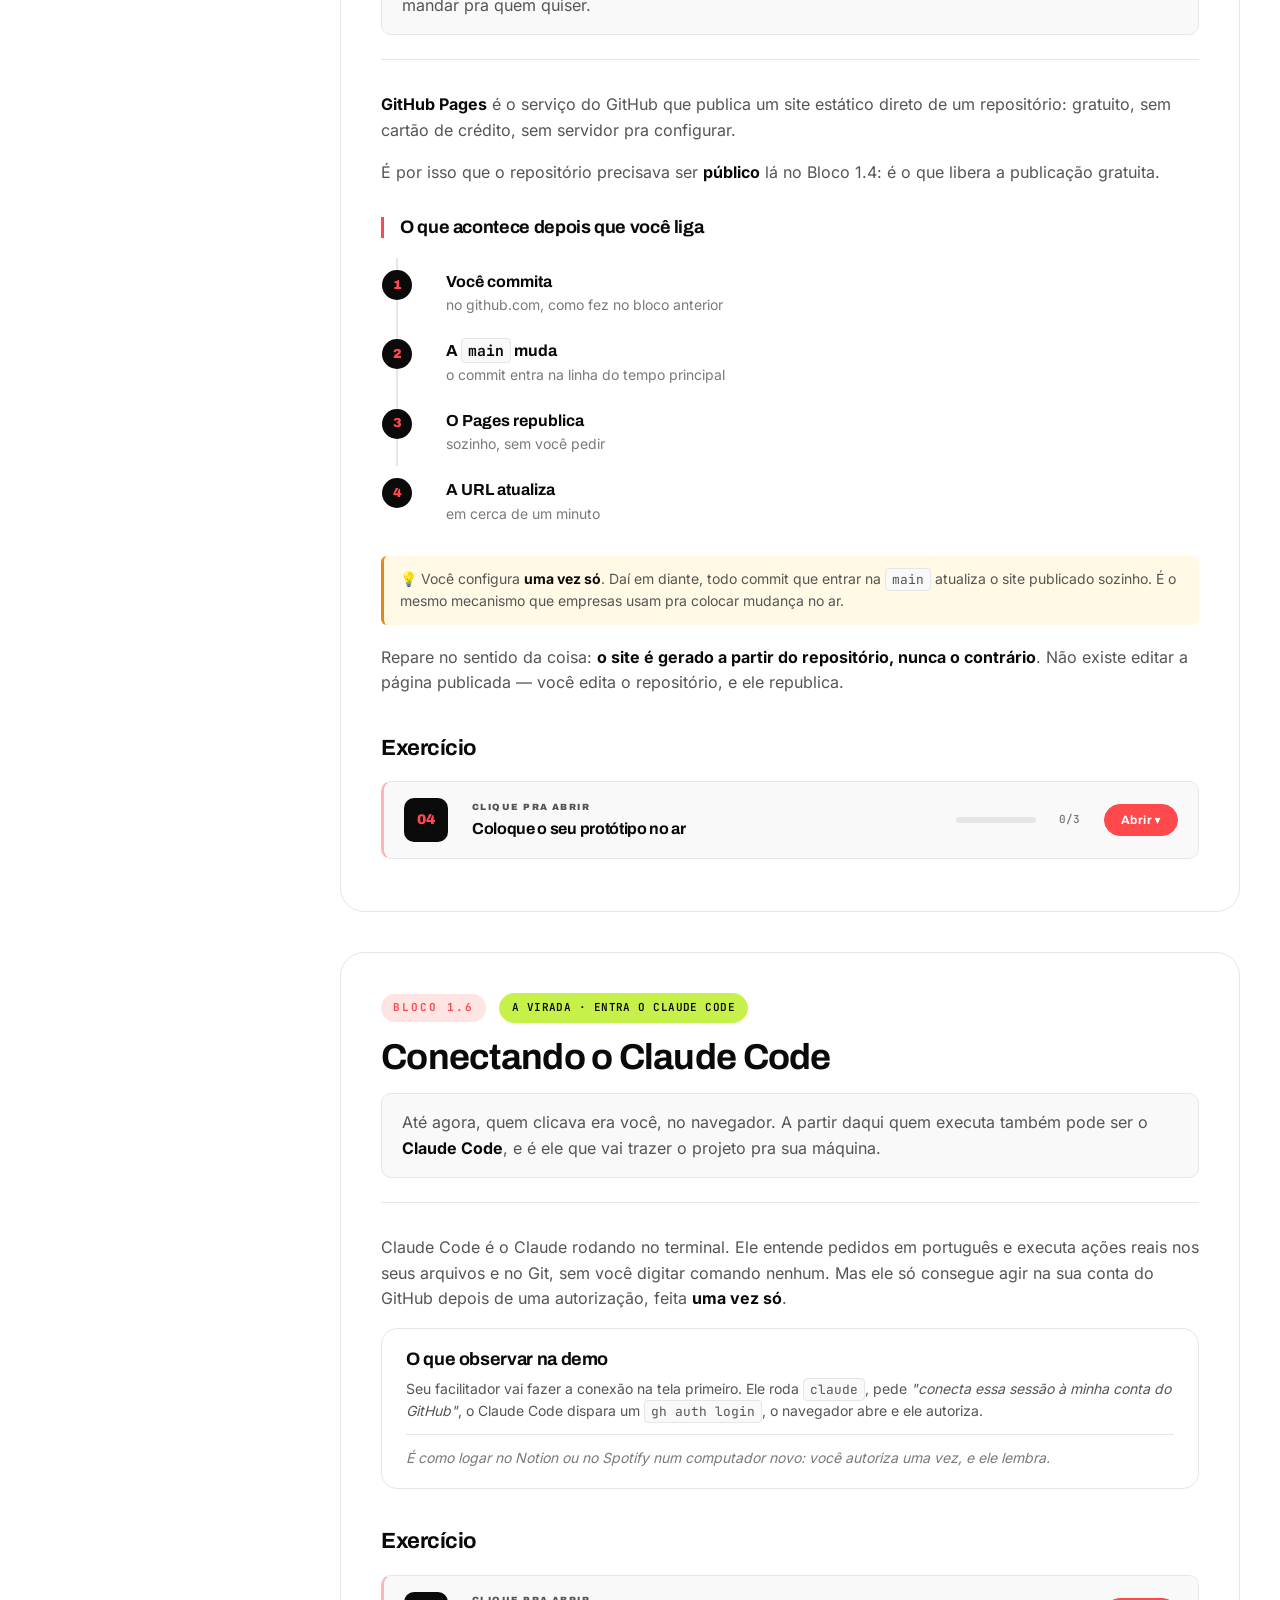
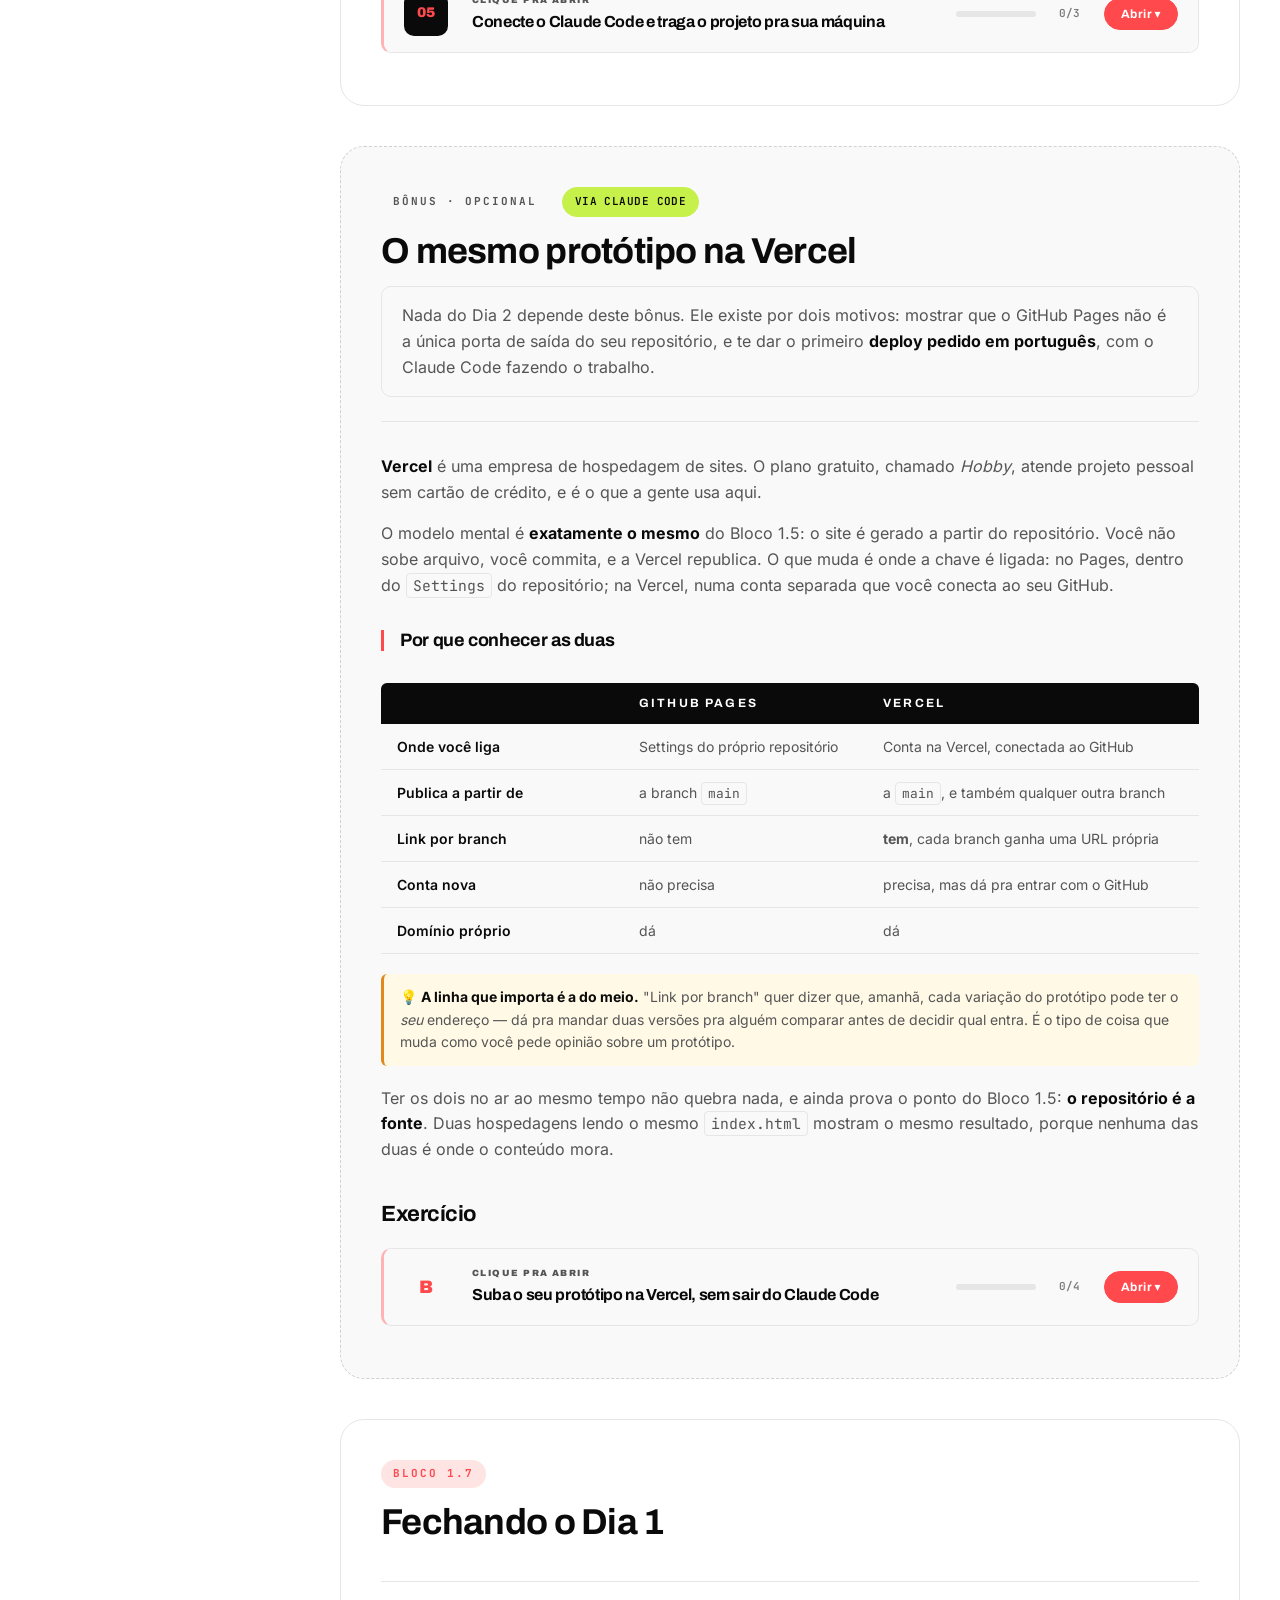
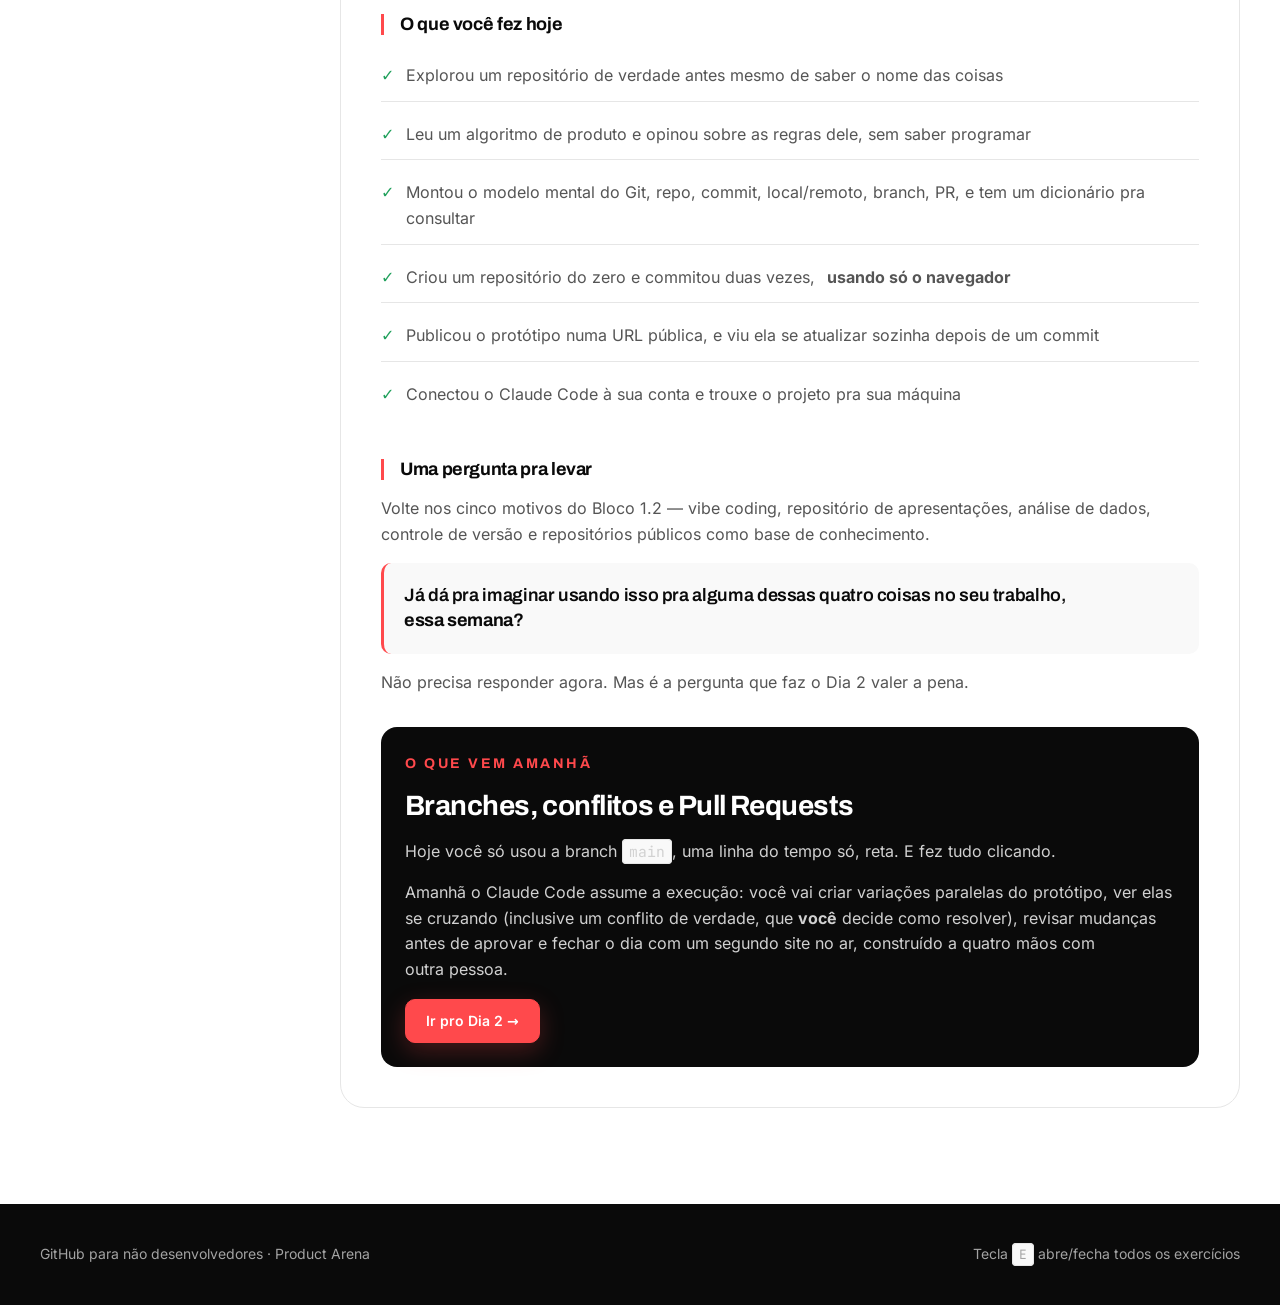
==== commit f4f6c2ed: "Repoe o respiro entre paragrafo e bloco dentro dos exercicios `.ex-body p` e `.step-block-body p` ze" ====
--- a/site/dia-1.html
+++ b/site/dia-1.html
@@ -274,7 +274,7 @@
             </div>
 
             <p>Abra os dois em abas separadas. Um é o código; o outro é o mesmo código publicado. No fim do
-            Dia 2 você vai ter esse mesmo par, repositório e página no ar, com o seu nome.</p>
+            <strong>Dia 1</strong> você vai ter esse mesmo par, repositório e página no ar, com o seu nome.</p>
 
             <p class="ex-entrega"><strong>Não tem entregável neste exercício.</strong> O objetivo é você criar
             familiaridade antes da gente nomear as peças. Não tem resposta certa e não tem como errar.</p>
--- a/site/styles.css
+++ b/site/styles.css
@@ -963,13 +963,18 @@
 .exercise {
   background: var(--bg);
   border: 1px solid var(--border);
+  border-left: 3px solid var(--pa-red-soft);
   border-radius: var(--radius-md);
   margin-bottom: var(--s-3);
   overflow: hidden;
-  transition: border-color var(--dur-med) var(--ease-standard);
+  transition: border-color var(--dur-med) var(--ease-standard),
+              box-shadow var(--dur-med) var(--ease-standard);
 }
 .exercise:hover, .exercise[open] { border-color: var(--pa-red); }
-
+.exercise:hover { box-shadow: var(--shadow-md); }
+
+/* O cabeçalho do exercício é uma barra clicável: fundo próprio, rótulo
+   "Exercício" e um botão de abrir/fechar à direita. */
 .exercise summary {
   list-style: none;
   cursor: pointer;
@@ -979,20 +984,41 @@
   gap: var(--s-4);
   align-items: center;
   user-select: none;
+  background: var(--bg-muted);
   transition: background var(--dur-fast) var(--ease-standard);
 }
 .exercise summary::-webkit-details-marker { display: none; }
-.exercise summary:hover { background: var(--bg-muted); }
+.exercise summary:hover { background: var(--pa-red-tint); }
+.exercise summary:focus-visible { outline: 3px solid var(--pa-red); outline-offset: -3px; }
 .exercise[open] summary { background: var(--bg-muted); border-bottom: 1px solid var(--border); }
+
+/* Botão de abrir/fechar. É pseudo-elemento pra valer em toda página sem
+   mexer no HTML de cada exercício. */
 .exercise summary::after {
-  content: "+";
-  font-size: 22px;
-  color: var(--pa-red);
+  content: "Abrir  ▾";
+  font-family: var(--font-display);
+  font-size: 12px;
   font-weight: var(--fw-bold);
+  letter-spacing: 0.04em;
+  line-height: 1;
+  white-space: nowrap;
+  color: var(--pa-white);
+  background: var(--pa-red);
+  border: 1px solid var(--pa-red);
+  border-radius: var(--radius-pill);
+  padding: 9px 16px;
   margin-left: var(--s-2);
-  line-height: 1;
-}
-.exercise[open] summary::after { content: "−"; }
+  transition: background var(--dur-fast) var(--ease-standard),
+              color var(--dur-fast) var(--ease-standard);
+}
+.exercise summary:hover::after { background: var(--pa-black); border-color: var(--pa-black); }
+.exercise[open] summary::after {
+  content: "Fechar  ▴";
+  color: var(--pa-red);
+  background: transparent;
+  border-color: var(--pa-red-soft);
+}
+.exercise[open] summary:hover::after { color: var(--pa-white); background: var(--pa-red); border-color: var(--pa-red); }
 
 .ex-num {
   display: inline-flex;
@@ -1008,12 +1034,24 @@
   border-radius: 10px;
 }
 .ex-title {
+  display: block;
   font-family: var(--font-display);
   font-weight: var(--fw-bold);
   font-size: var(--text-md);
   color: var(--fg);
   letter-spacing: var(--tracking-tight);
 }
+.ex-title::before {
+  content: "Clique pra abrir";
+  display: block;
+  font-size: 9px;
+  font-weight: var(--fw-black);
+  text-transform: uppercase;
+  letter-spacing: 0.16em;
+  color: var(--fg-muted);
+  margin-bottom: 3px;
+}
+.exercise[open] .ex-title::before { content: "Exercício aberto"; color: var(--pa-red); }
 .ex-time {
   font-family: var(--font-mono);
   font-size: 11px;
@@ -1249,6 +1287,41 @@
 .file-out code { background: transparent; padding: 0; color: var(--pa-red); border: 0; }
 
 /* ---------------------------------------------------------
+   RITMO VERTICAL — corpo do exercício e do passo
+
+   `.ex-body p` e `.step-block-body p` zeram a margem dos parágrafos e,
+   por serem mais específicos que o seletor coruja `> * + *`, acabavam
+   colando cada parágrafo no elemento de cima. Estas regras repõem o
+   respiro com alvo explícito, e ficam depois daquelas no arquivo.
+   --------------------------------------------------------- */
+
+.ex-body > * + *,
+.ex-body > * + p,
+.ex-body > * + ol,
+.ex-body > * + ul { margin-top: var(--s-5); }
+
+.ex-body > * + .link-cards,
+.ex-body > * + .ex-entrega,
+.ex-body > * + .file-out,
+.ex-body > * + .step-block,
+.ex-body > * + .ex-closing,
+.ex-body > * + .prompt-box,
+.ex-body > * + .tip { margin-top: var(--s-6); }
+
+.step-block-body > * + *,
+.step-block-body > * + p,
+.step-block-body > * + ol,
+.step-block-body > * + ul { margin-top: var(--s-4); }
+
+.step-block-body > * + .prompt-box,
+.step-block-body > * + .link-cards,
+.step-block-body > * + .tip { margin-top: var(--s-5); }
+
+.concept > * + .tip,
+.concept > * + .analogy,
+.concept > * + .file-out { margin-top: var(--s-5); }
+
+/* ---------------------------------------------------------
    PROGRESSO — checkbox por passo, barra por exercício, barra do dia
    --------------------------------------------------------- */
 
@@ -1525,6 +1598,7 @@
    título e tempo lado a lado — encolhe o número e o selo de tempo */
 @media (max-width: 420px) {
   .exercise summary { grid-template-columns: 38px 1fr auto; gap: var(--s-2); }
+  .exercise summary::after { padding: 8px 11px; font-size: 11px; letter-spacing: 0.02em; }
   .ex-num { width: 38px; height: 38px; border-radius: 8px; }
   .ex-time { font-size: 10px; padding: 3px 7px; }
   .exercise summary::after { margin-left: 0; }
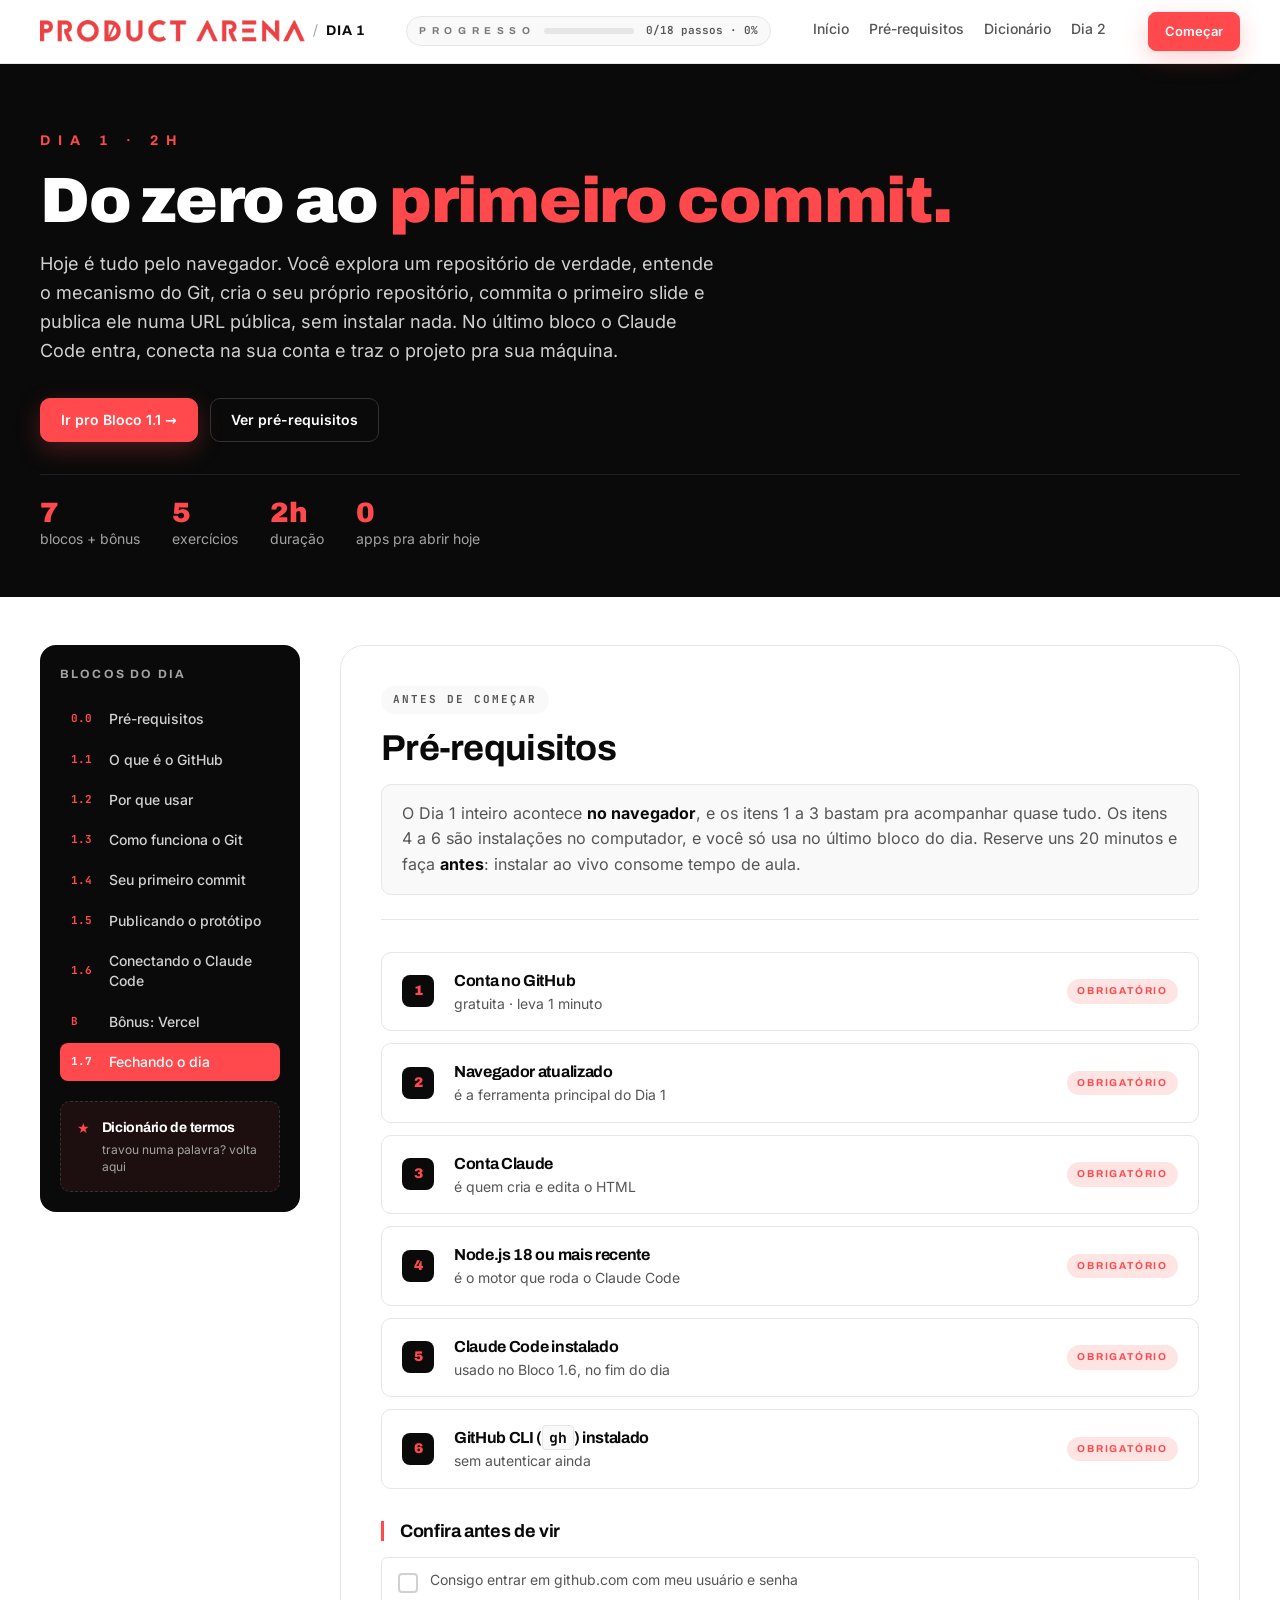
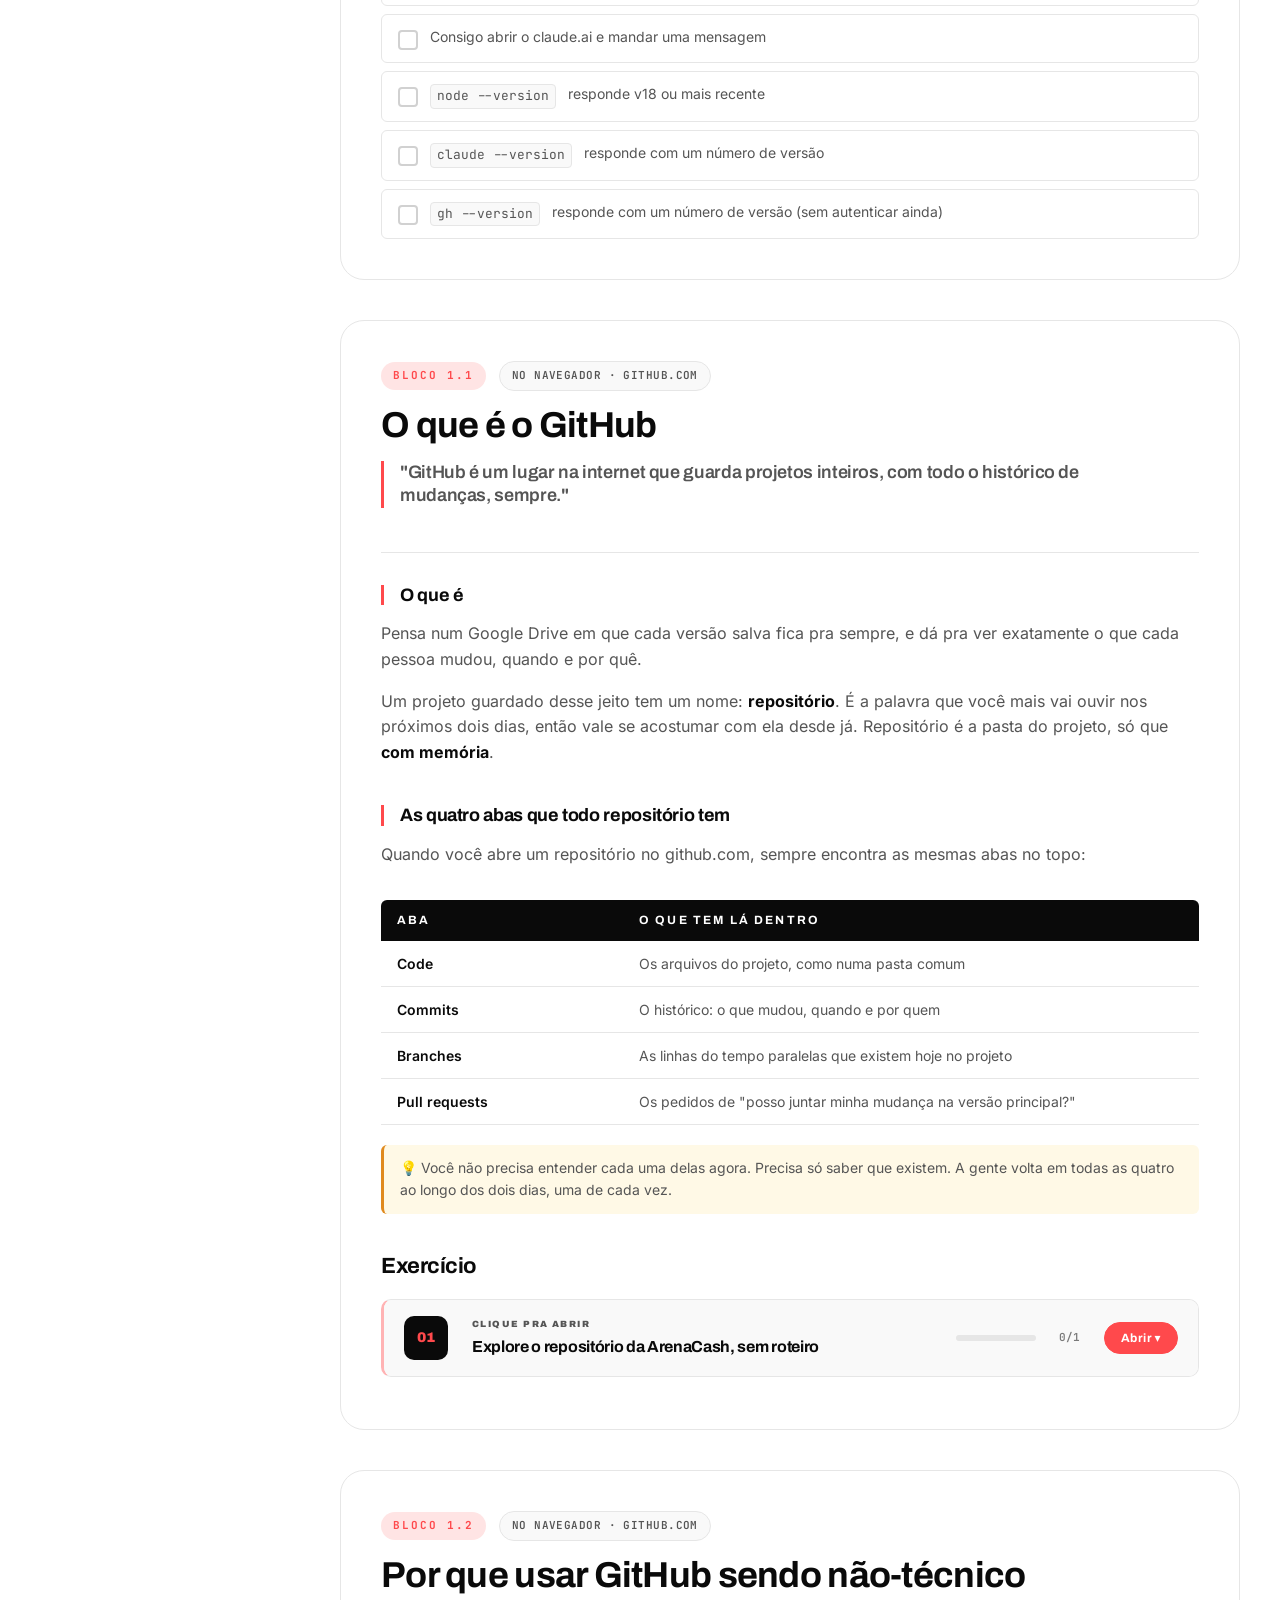
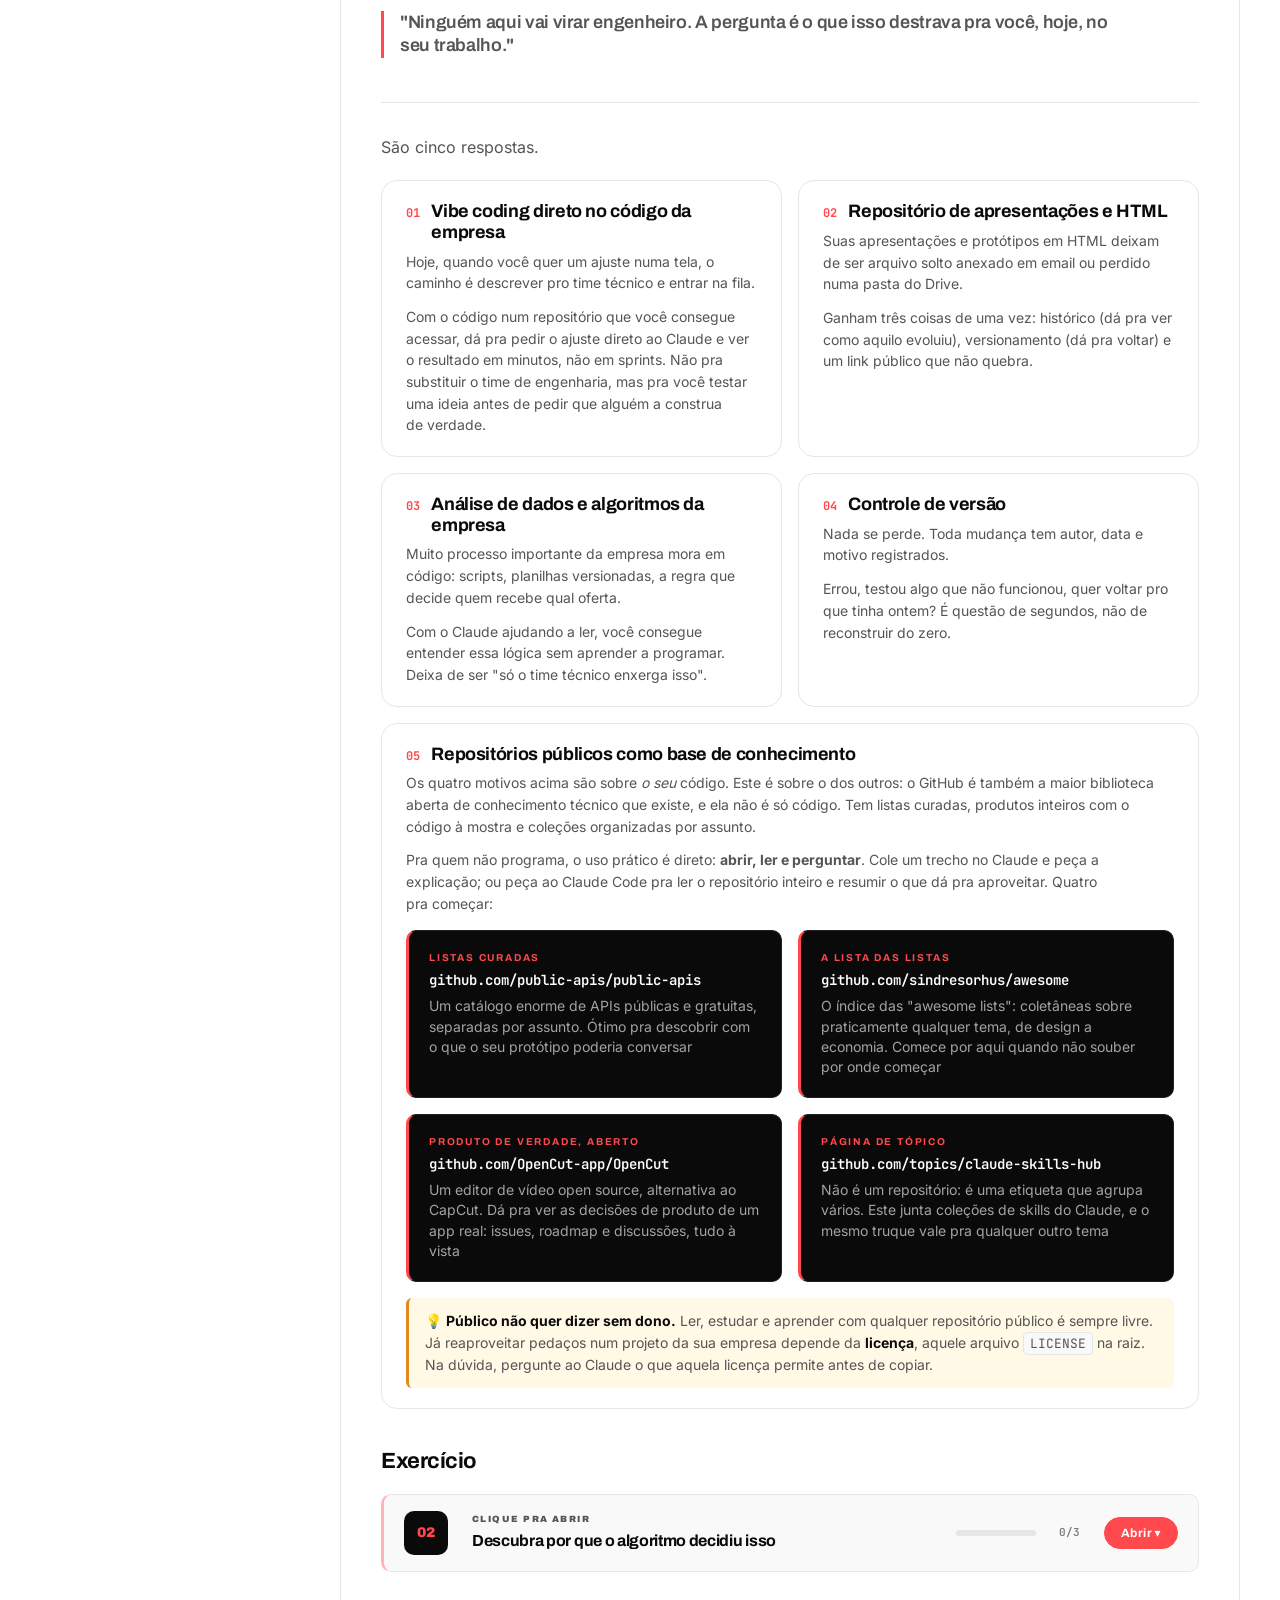
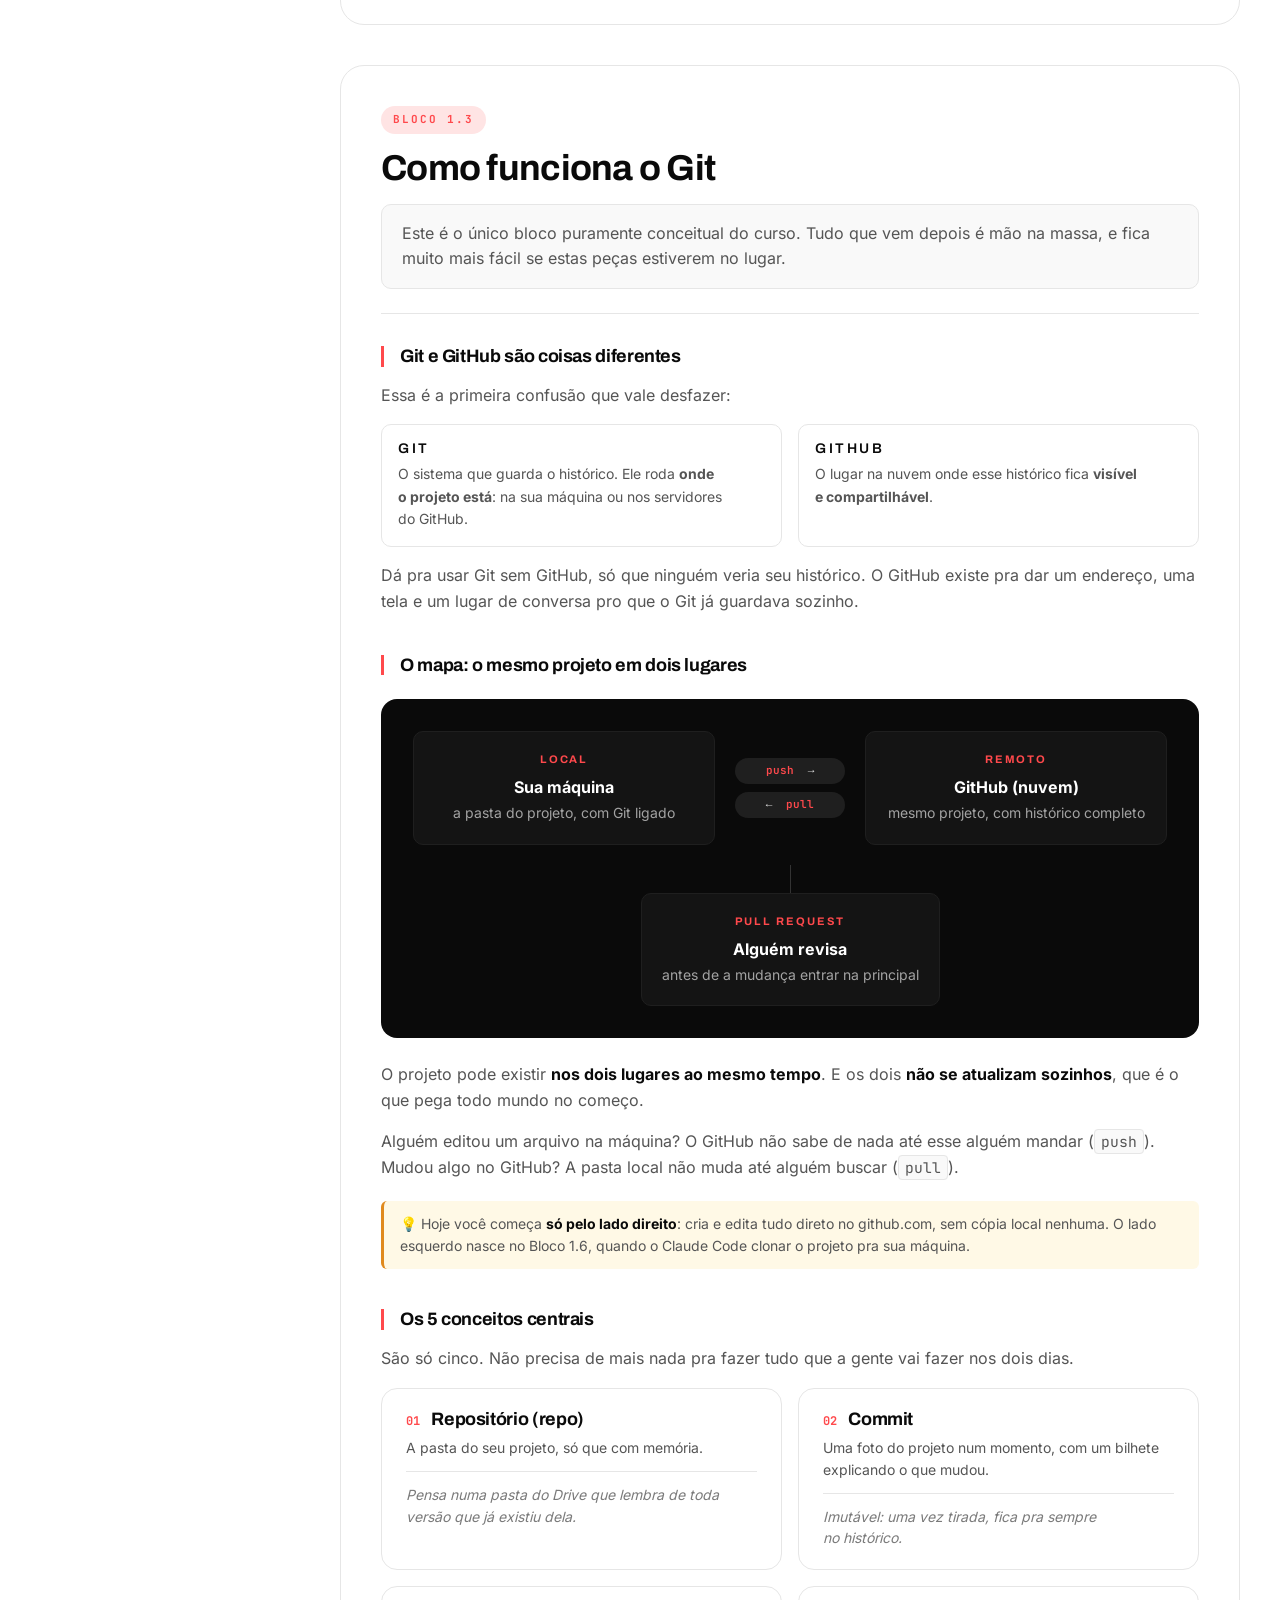
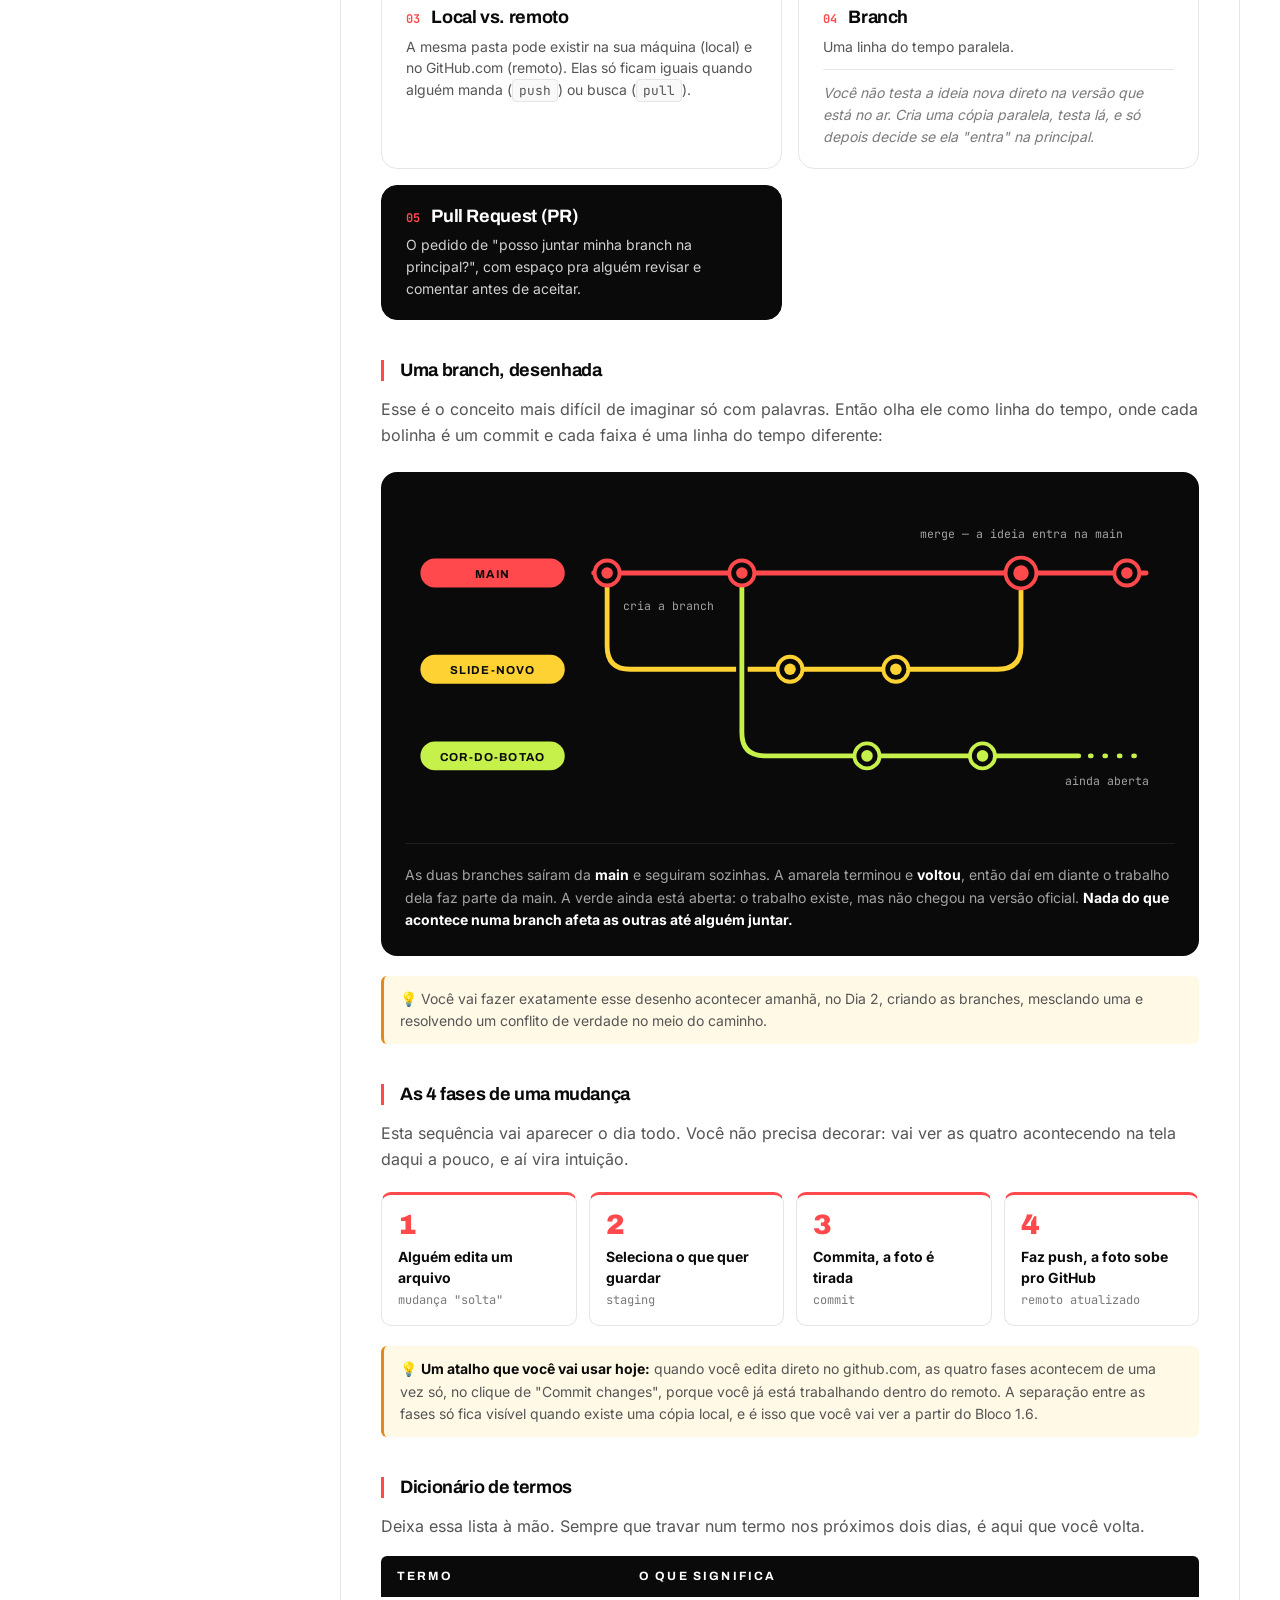
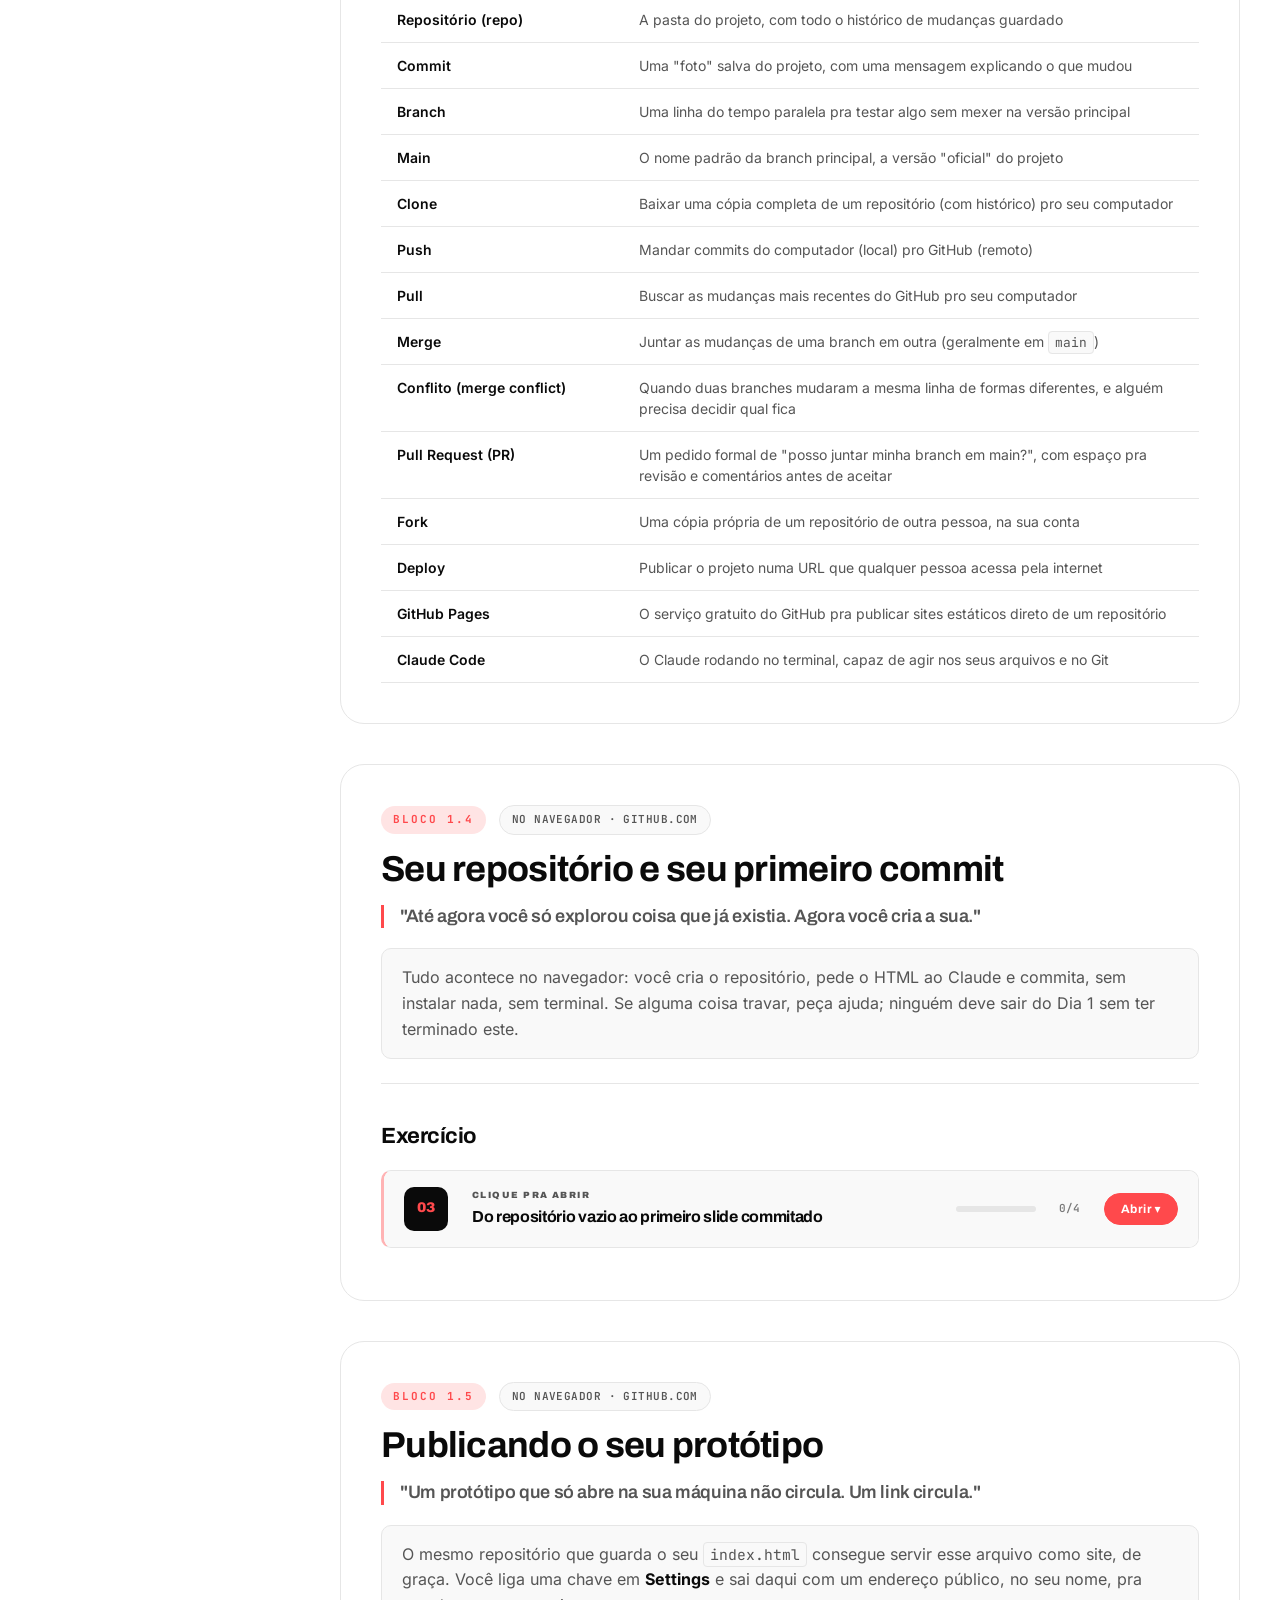
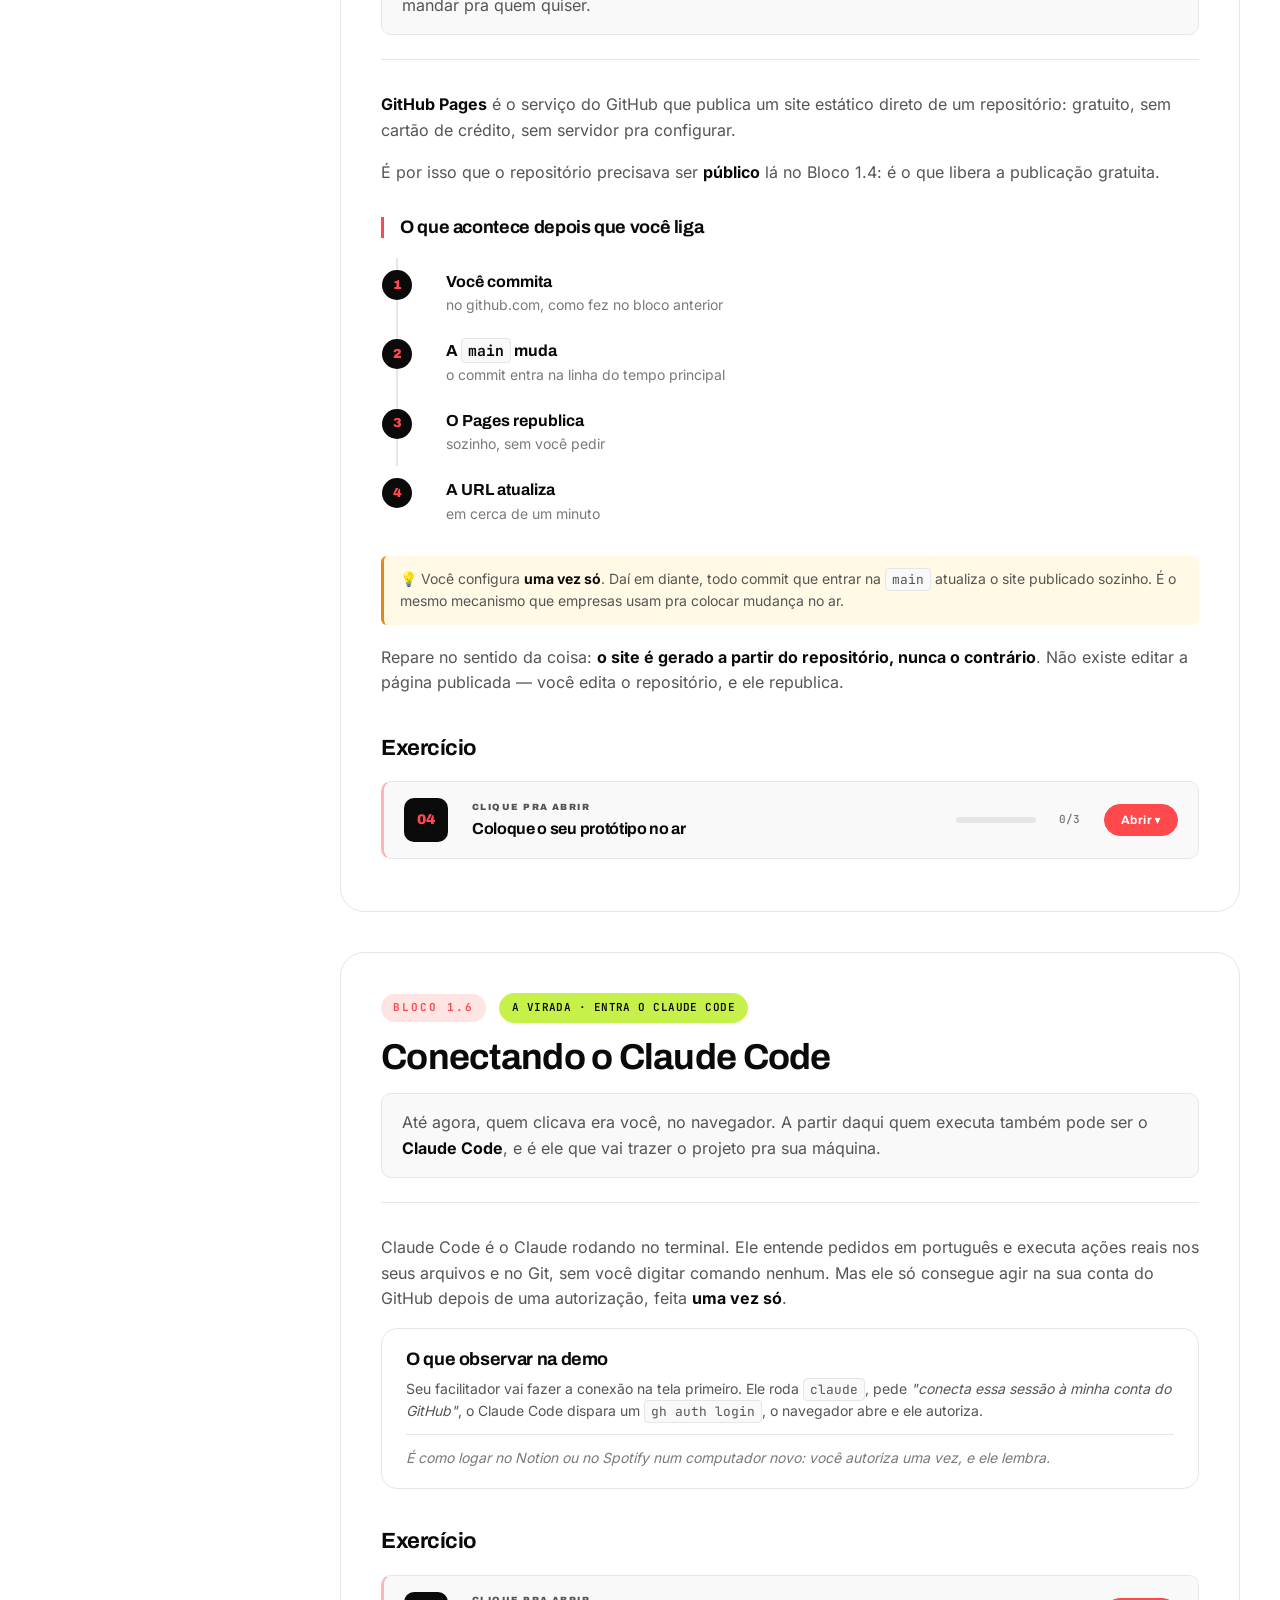
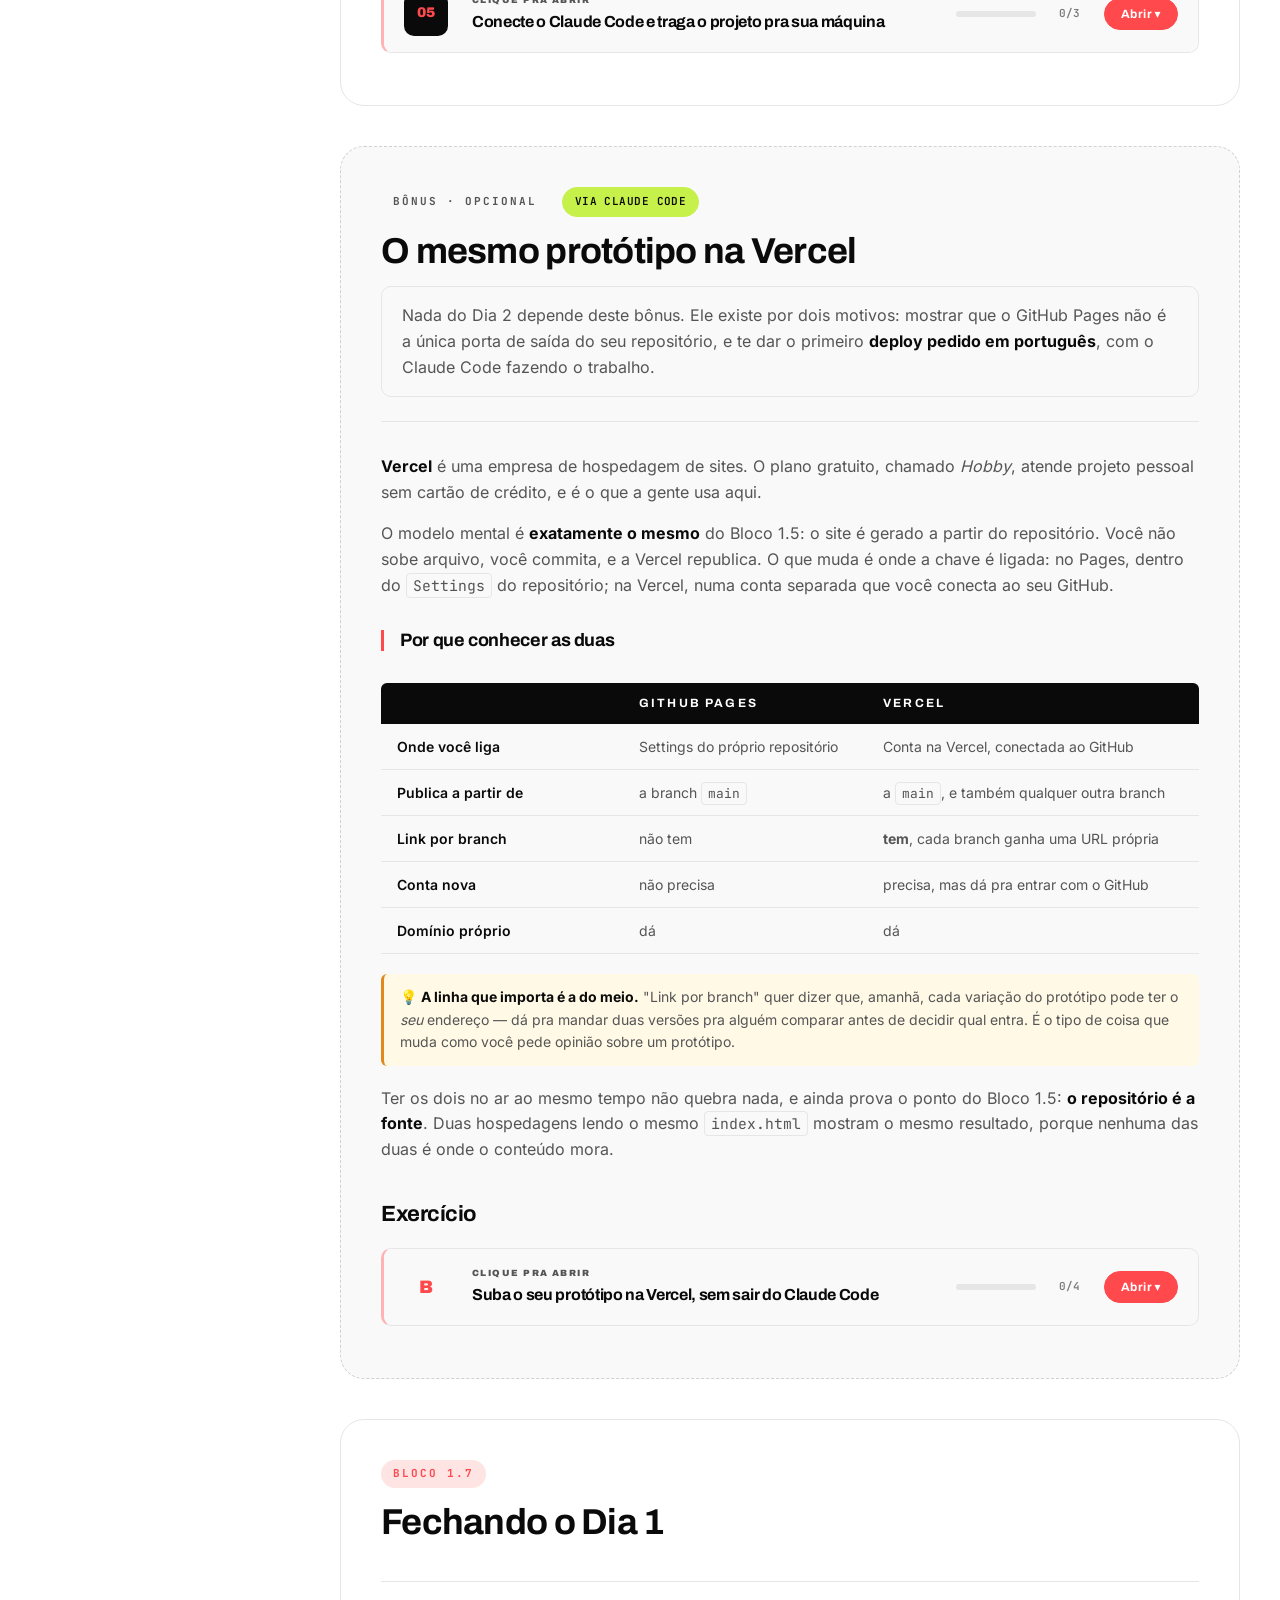
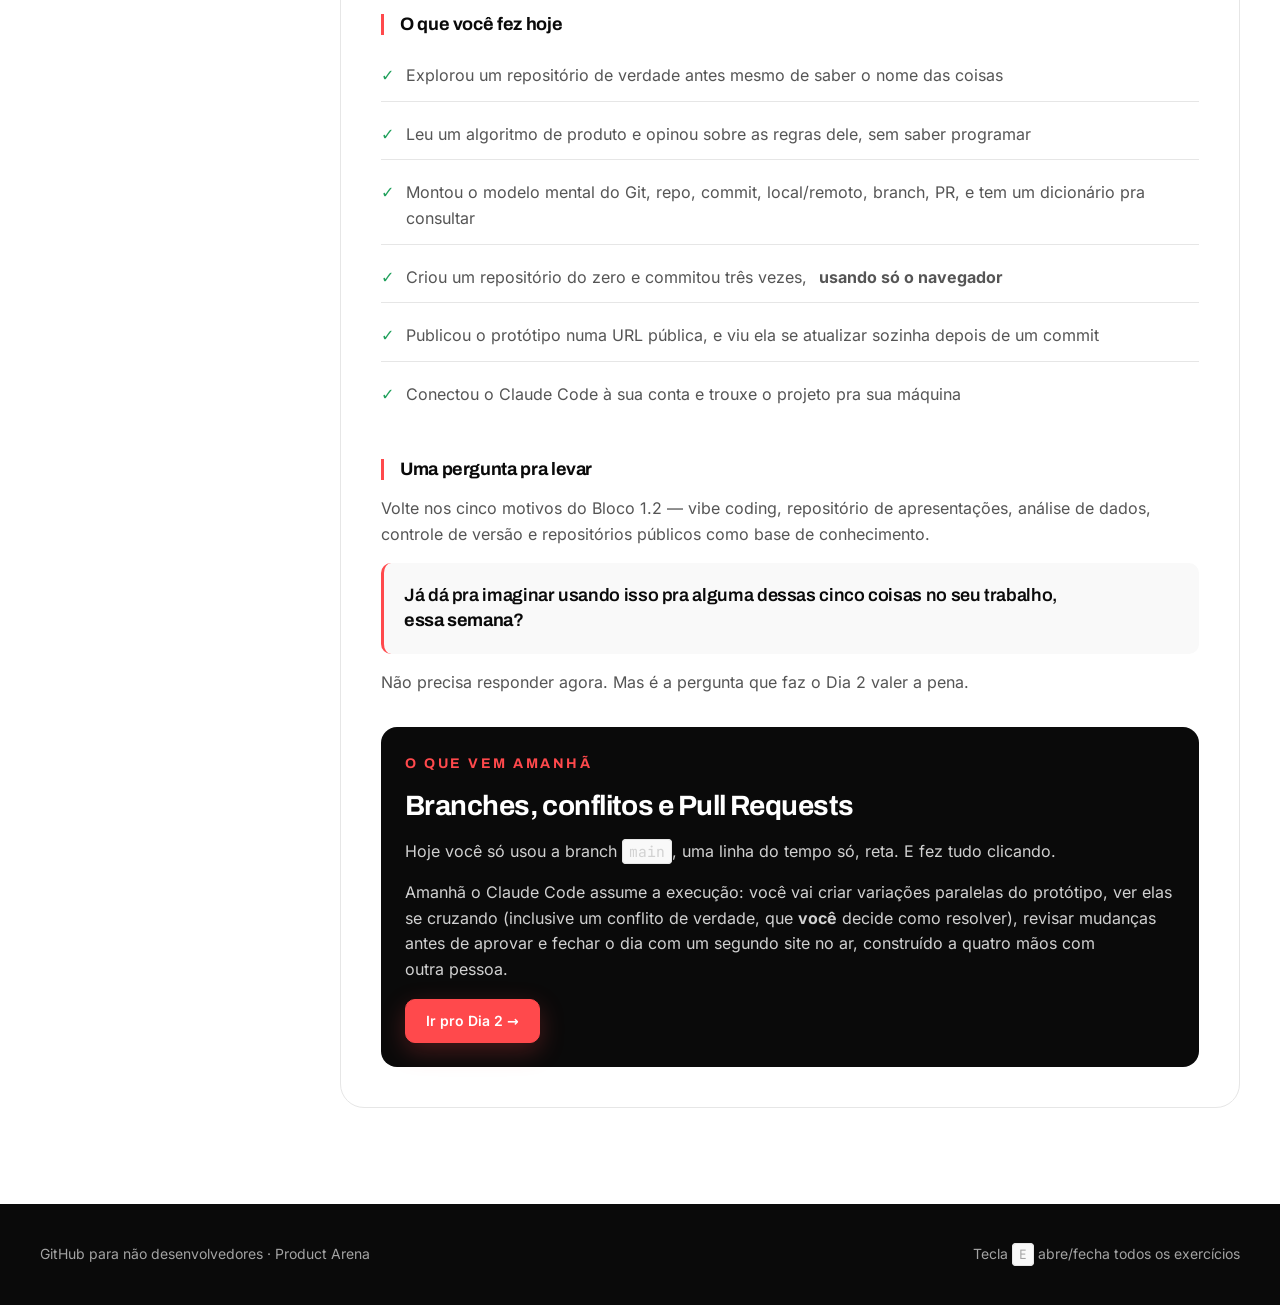
==== commit 848a4bc2: "Aplica o respiro no resto do site e corrige contagens defasadas A mesma armadilha de especificidade " ====
--- a/site/dia-1.html
+++ b/site/dia-1.html
@@ -1356,7 +1356,7 @@
           <li>Explorou um repositório de verdade antes mesmo de saber o nome das coisas</li>
           <li>Leu um algoritmo de produto e opinou sobre as regras dele, sem saber programar</li>
           <li>Montou o modelo mental do Git, repo, commit, local/remoto, branch, PR, e tem um dicionário pra consultar</li>
-          <li>Criou um repositório do zero e commitou duas vezes, <strong>usando só o navegador</strong></li>
+          <li>Criou um repositório do zero e commitou três vezes, <strong>usando só o navegador</strong></li>
           <li>Publicou o protótipo numa URL pública, e viu ela se atualizar sozinha depois de um commit</li>
           <li>Conectou o Claude Code à sua conta e trouxe o projeto pra sua máquina</li>
         </ul>
@@ -1366,7 +1366,7 @@
         <h3 class="concept-sub">Uma pergunta pra levar</h3>
         <p>Volte nos cinco motivos do Bloco 1.2 — vibe coding, repositório de apresentações, análise de dados,
         controle de versão e repositórios públicos como base de conhecimento.</p>
-        <p class="ex-intro">Já dá pra imaginar usando isso pra alguma dessas quatro coisas no seu trabalho,
+        <p class="ex-intro">Já dá pra imaginar usando isso pra alguma dessas cinco coisas no seu trabalho,
         <strong>essa semana</strong>?</p>
         <p>Não precisa responder agora. Mas é a pergunta que faz o Dia 2 valer a pena.</p>
 
--- a/site/styles.css
+++ b/site/styles.css
@@ -179,6 +179,7 @@
 }
 .approach-card h3 { color: var(--pa-white); font-size: var(--text-lg); margin-bottom: var(--s-2); }
 .approach-card p { color: var(--pa-gray-300); font-size: var(--text-sm); margin: 0; }
+.approach-card p + p { margin-top: var(--s-3); }
 
 .pull-quote {
   font-family: var(--font-display);
@@ -1109,6 +1110,7 @@
   font-size: var(--text-md) !important;
   line-height: 1.5 !important;
 }
+.ex-closing > * + p { margin-top: var(--s-3); }
 .ex-closing p strong { color: var(--pa-white); font-weight: var(--fw-bold); }
 .ex-closing code { background: var(--pa-gray-800); border-color: var(--pa-gray-700); color: var(--pa-red); }
 
@@ -1198,7 +1200,7 @@
 }
 .step-block-body ul { padding-left: var(--s-5); margin: 0; }
 .step-block-body ul li { color: var(--fg-muted); line-height: var(--leading-relaxed); margin-bottom: var(--s-2); }
-.step-block-body .tree, .step-block-body .code-block { margin-top: 0; }
+.step-block-body .tree, .step-block-body .code-block { margin-top: var(--s-3); }
 
 /* ---------------------------------------------------------
    LINK CARDS — endereços que o aluno precisa abrir
@@ -1320,6 +1322,7 @@
 .concept > * + .tip,
 .concept > * + .analogy,
 .concept > * + .file-out { margin-top: var(--s-5); }
+.concept > * + p { margin-top: var(--s-4); }
 
 /* ---------------------------------------------------------
    PROGRESSO — checkbox por passo, barra por exercício, barra do dia
@@ -1504,6 +1507,12 @@
 .setup-step .step-body > * + * { margin-top: var(--s-4); }
 .setup-step .step-body p { color: var(--fg-muted); margin: 0; }
 .setup-step .step-body ol, .setup-step .step-body ul { padding-left: var(--s-6); margin: 0; }
+/* repõe o respiro que as duas regras acima zeram — ver "RITMO VERTICAL" */
+.setup-step .step-body > * + p,
+.setup-step .step-body > * + ol,
+.setup-step .step-body > * + ul,
+.setup-step .step-body > * + .code-block,
+.setup-step .step-body > * + .tip { margin-top: var(--s-4); }
 .setup-step .step-body li { color: var(--fg-muted); margin-bottom: var(--s-2); line-height: 1.6; }
 .setup-step .step-body li strong { color: var(--fg); }
 
